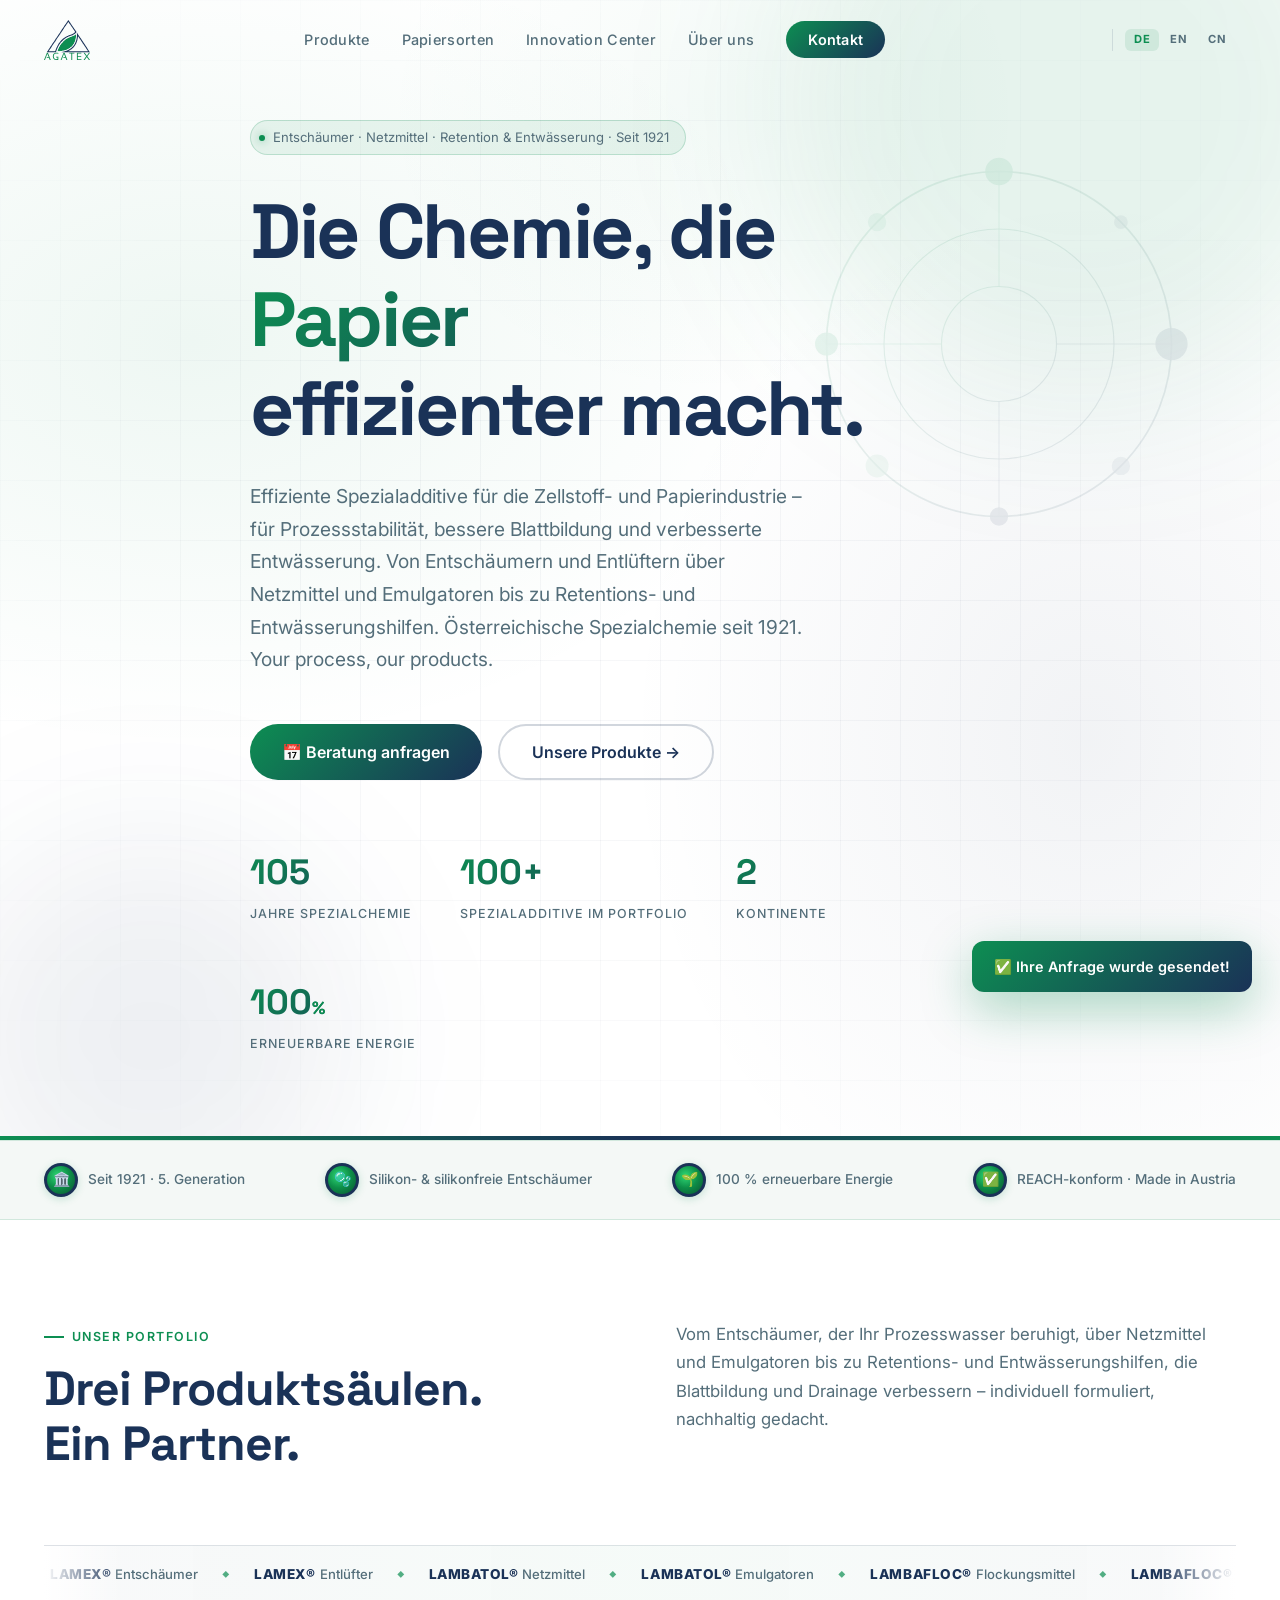
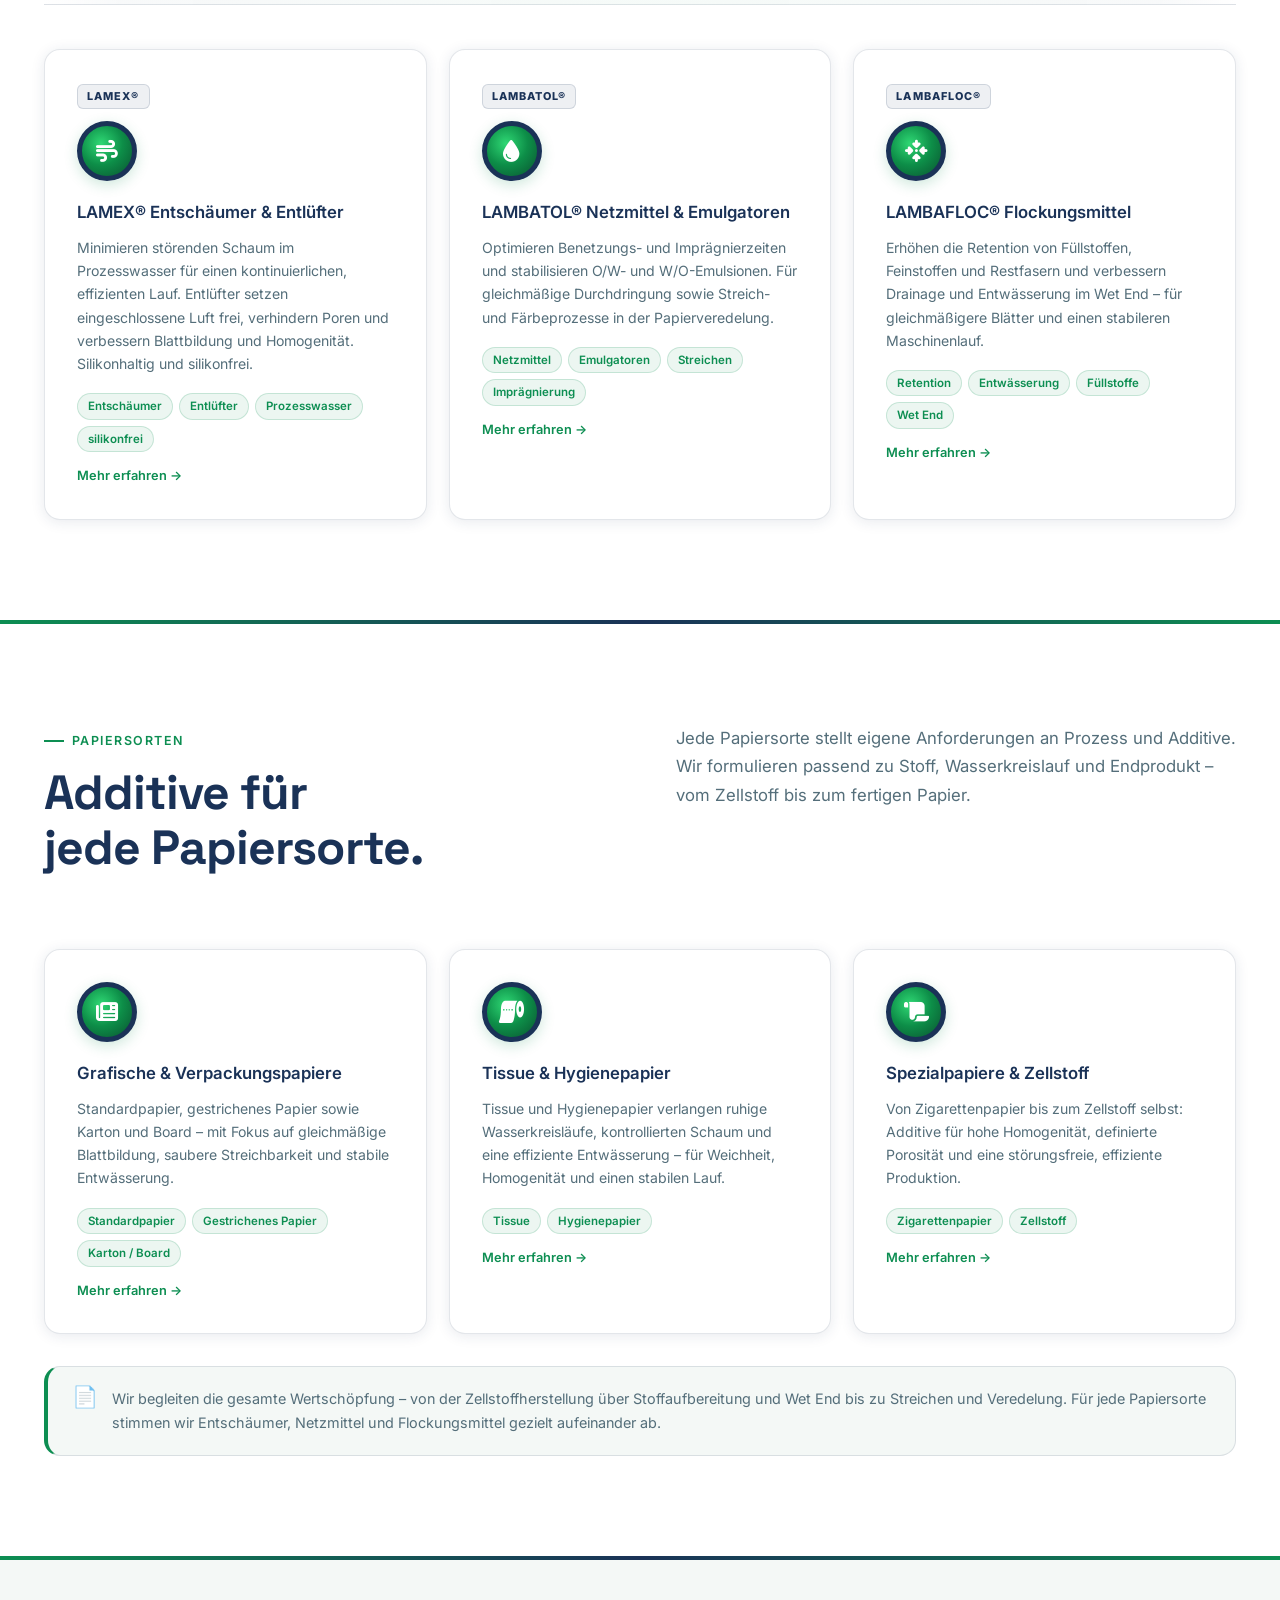
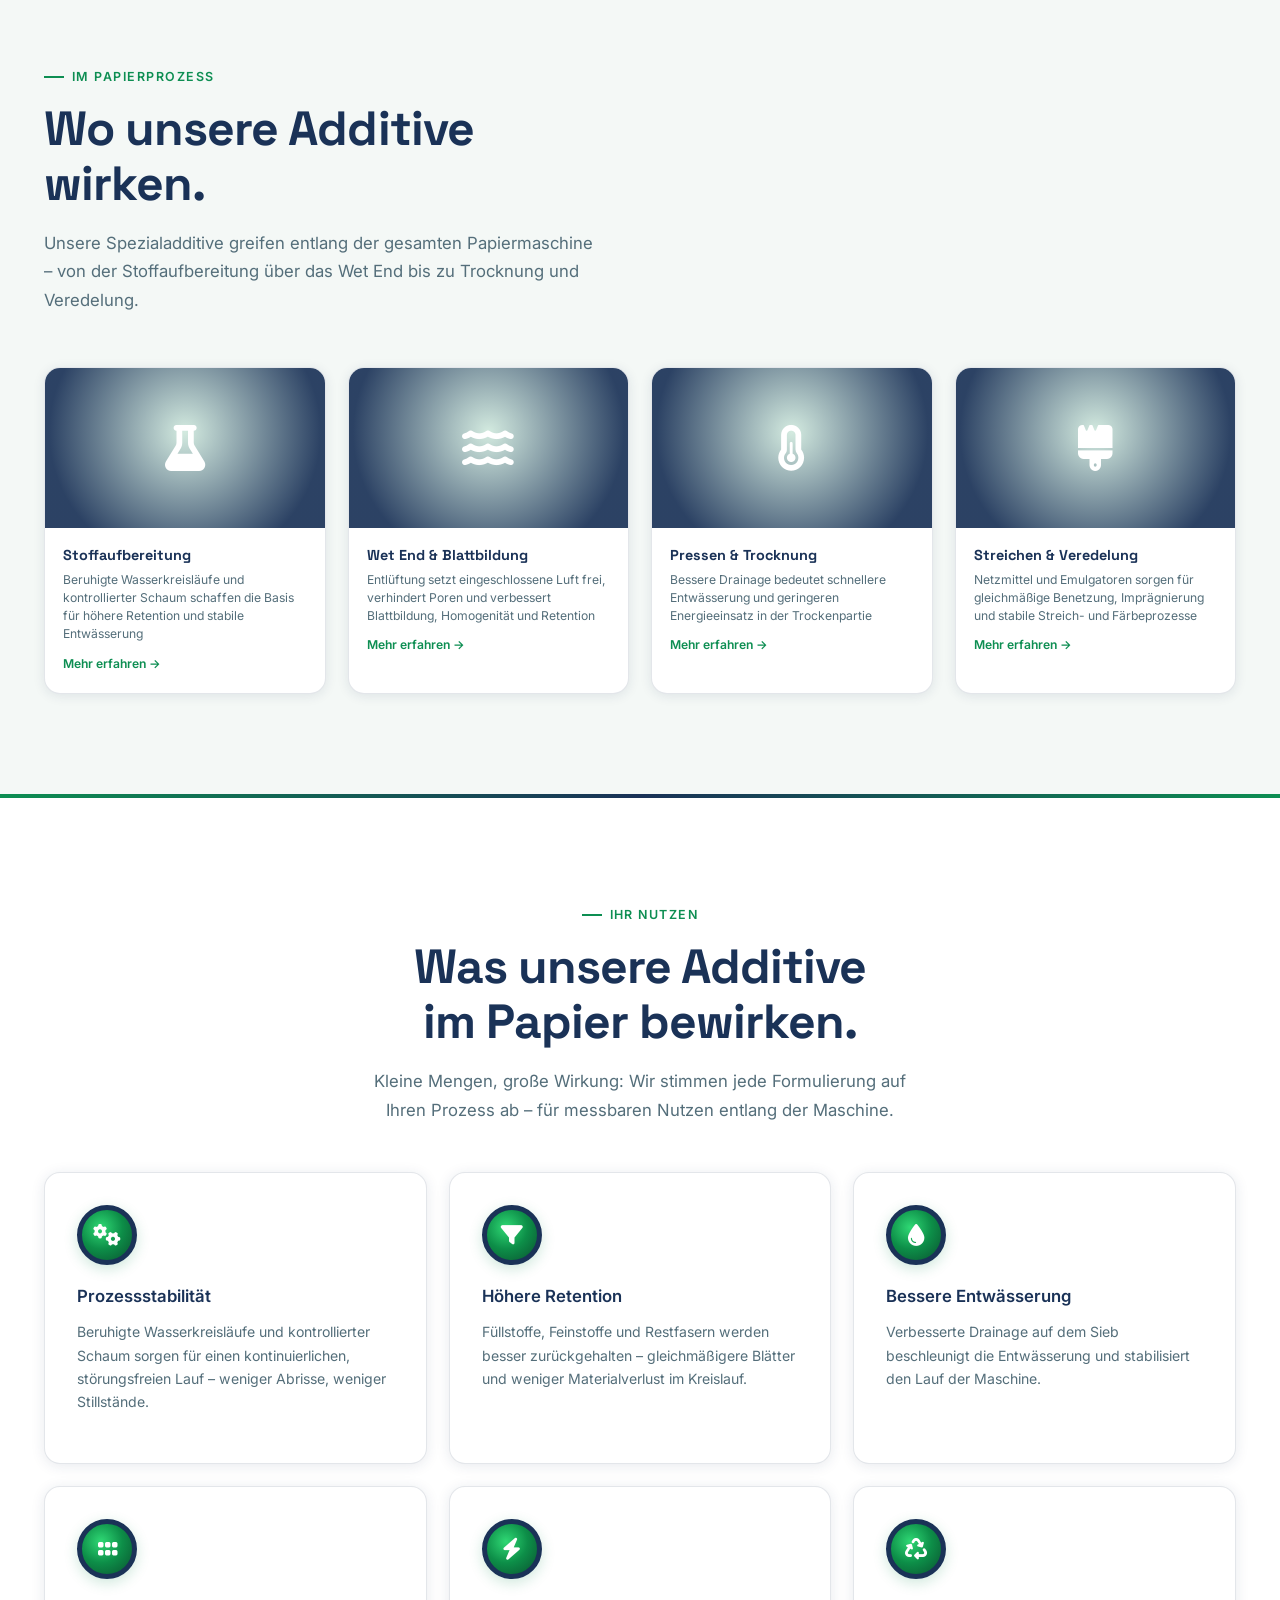
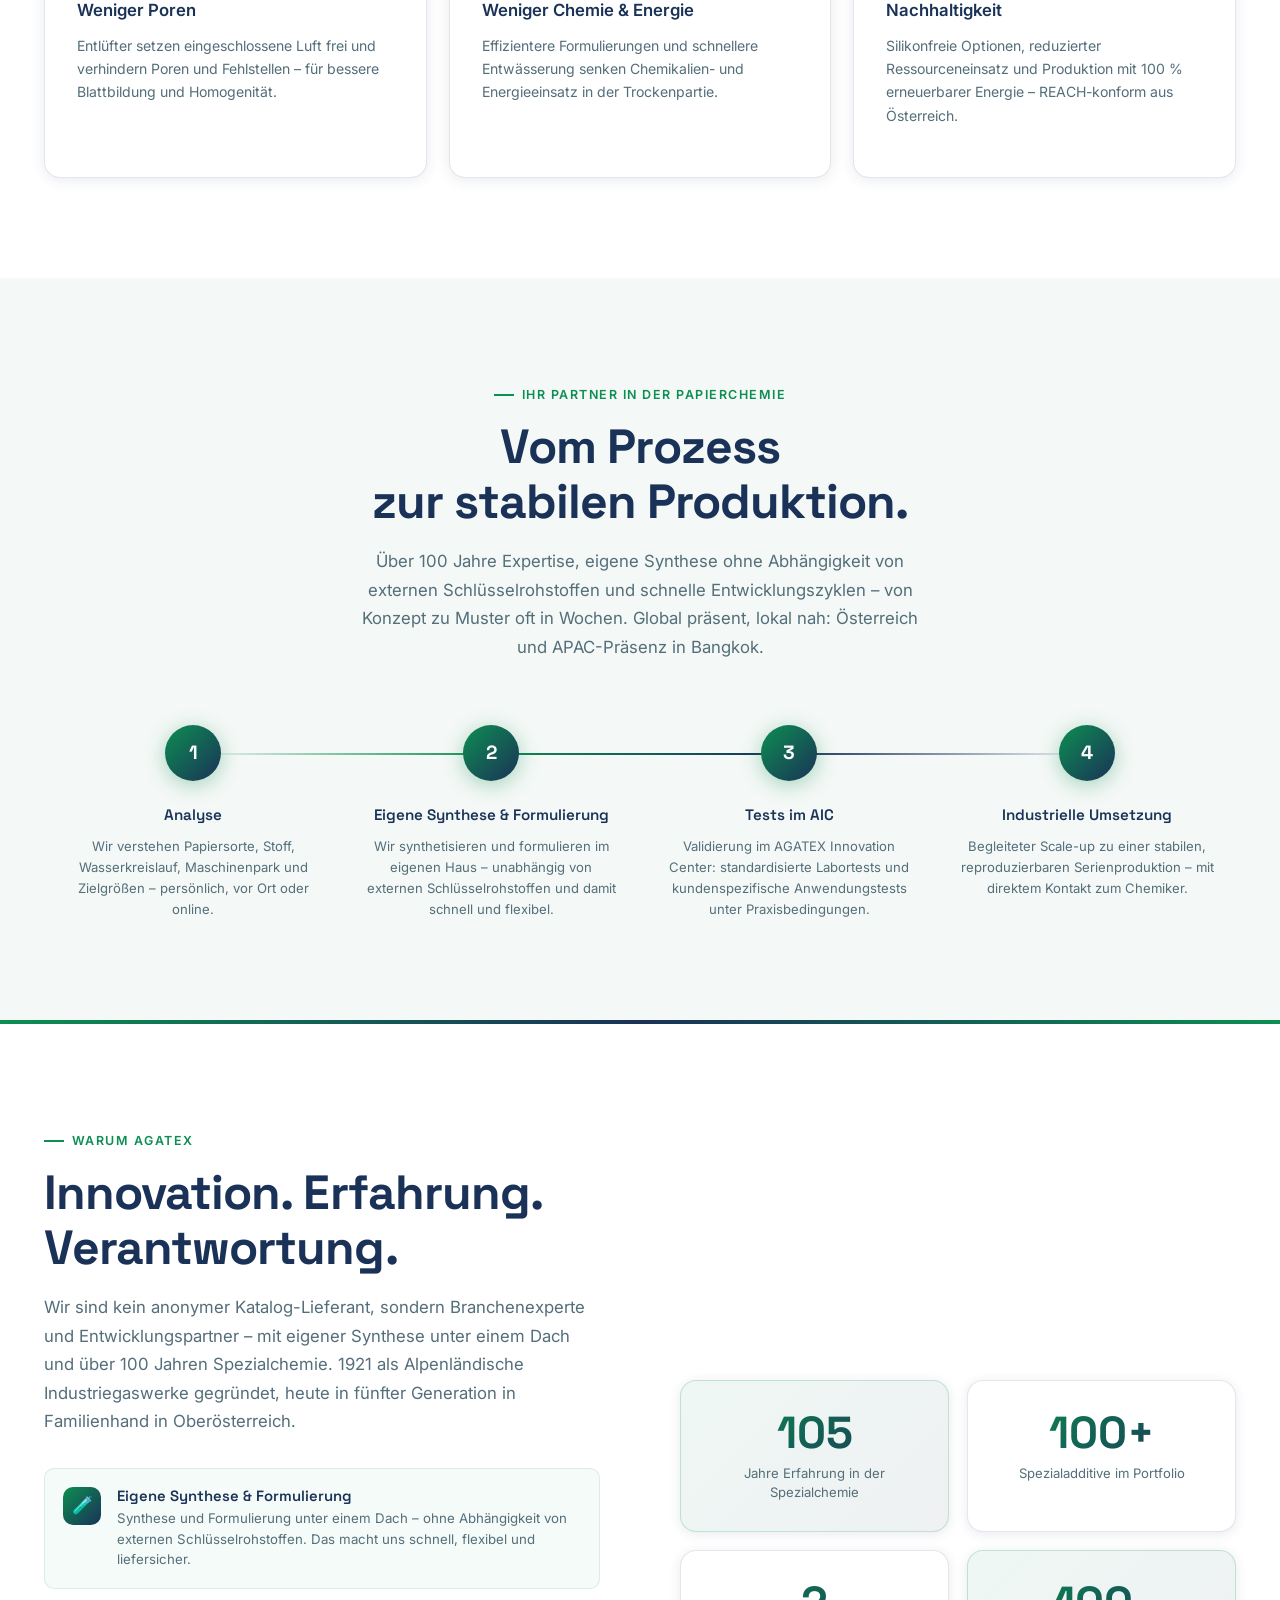
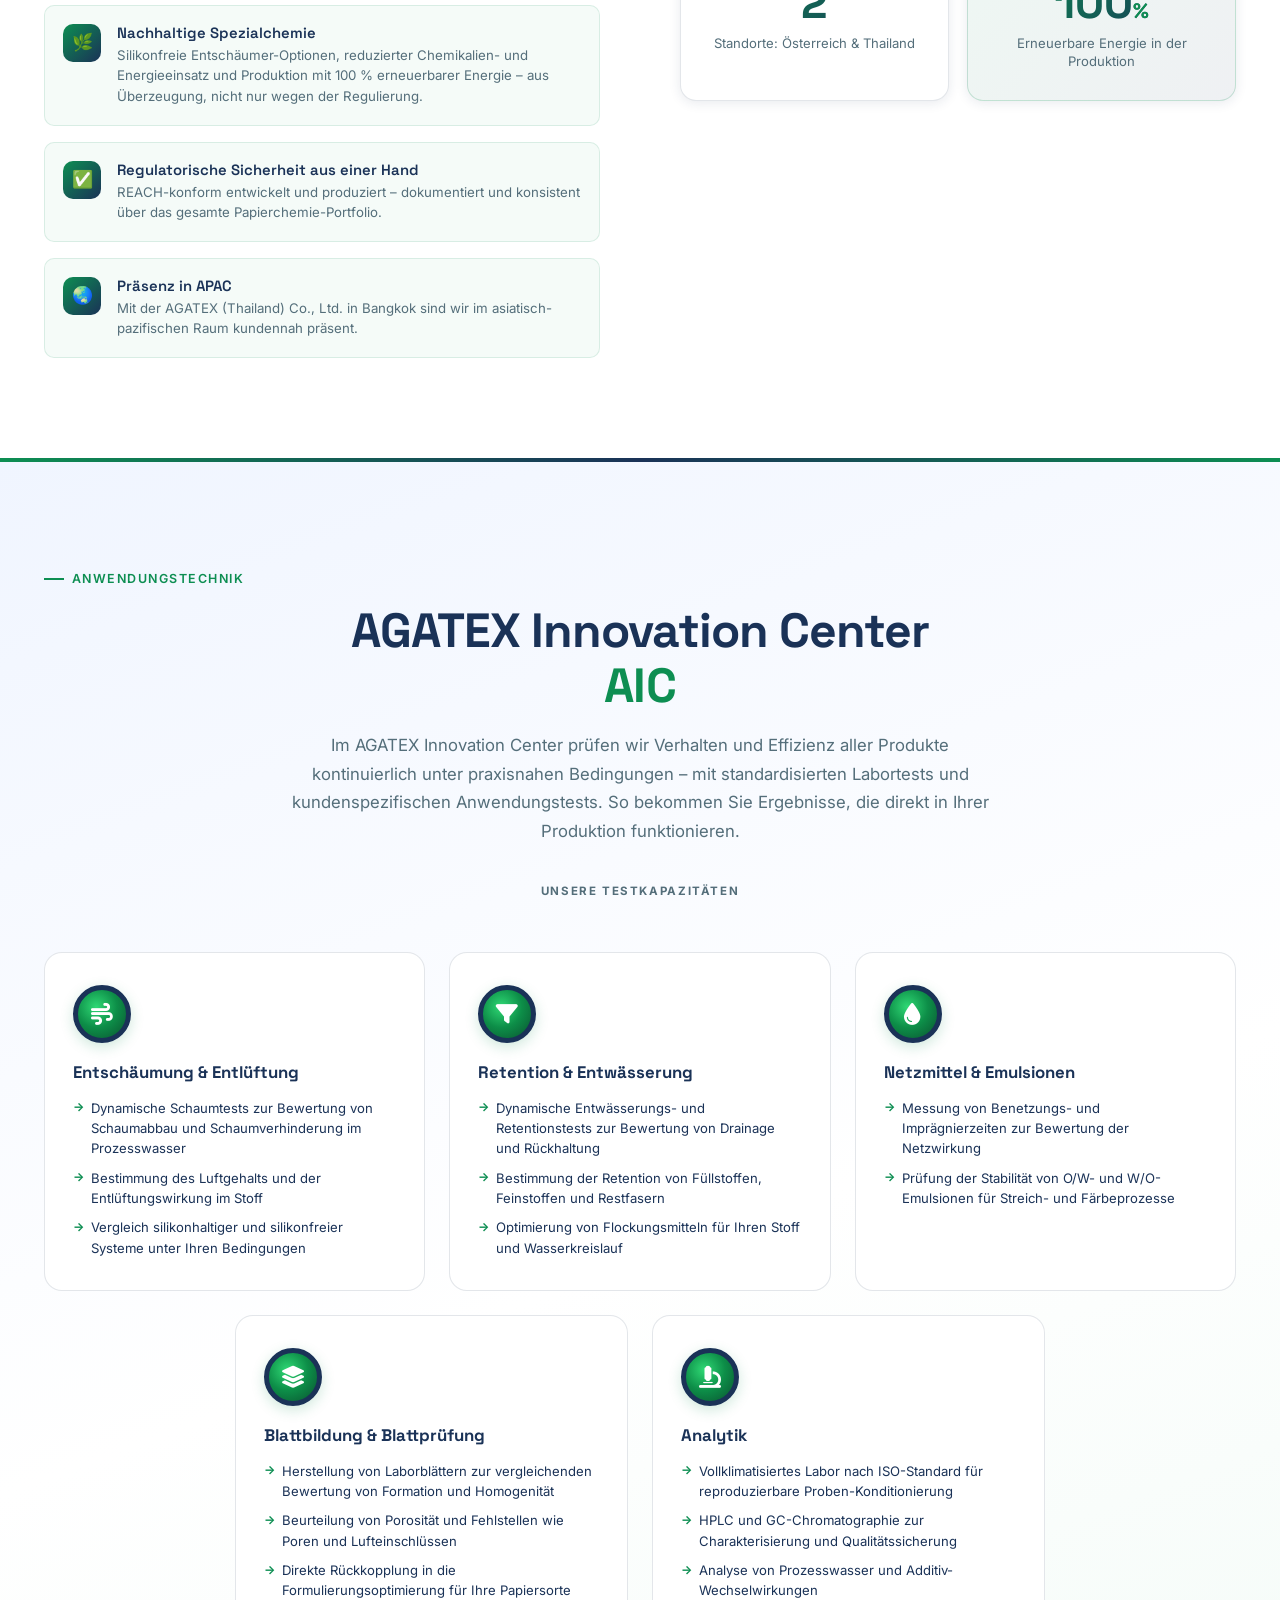
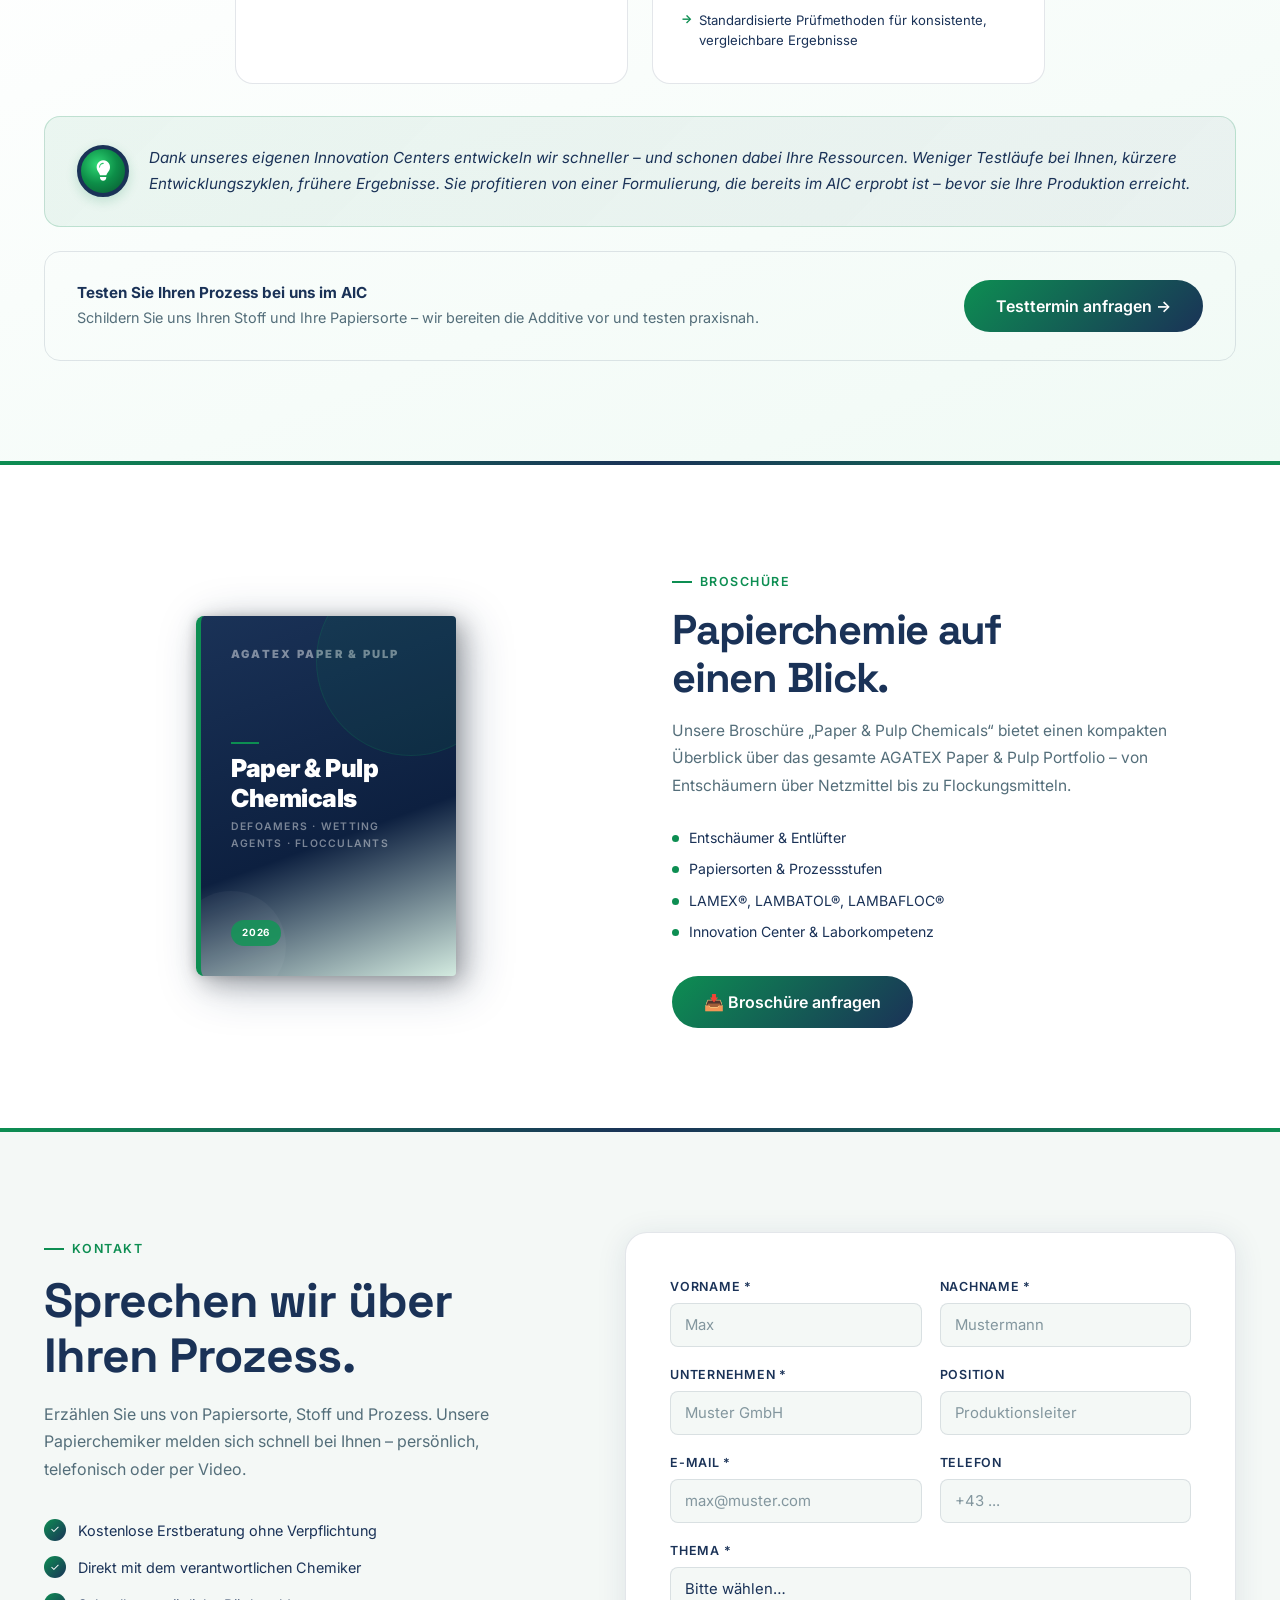
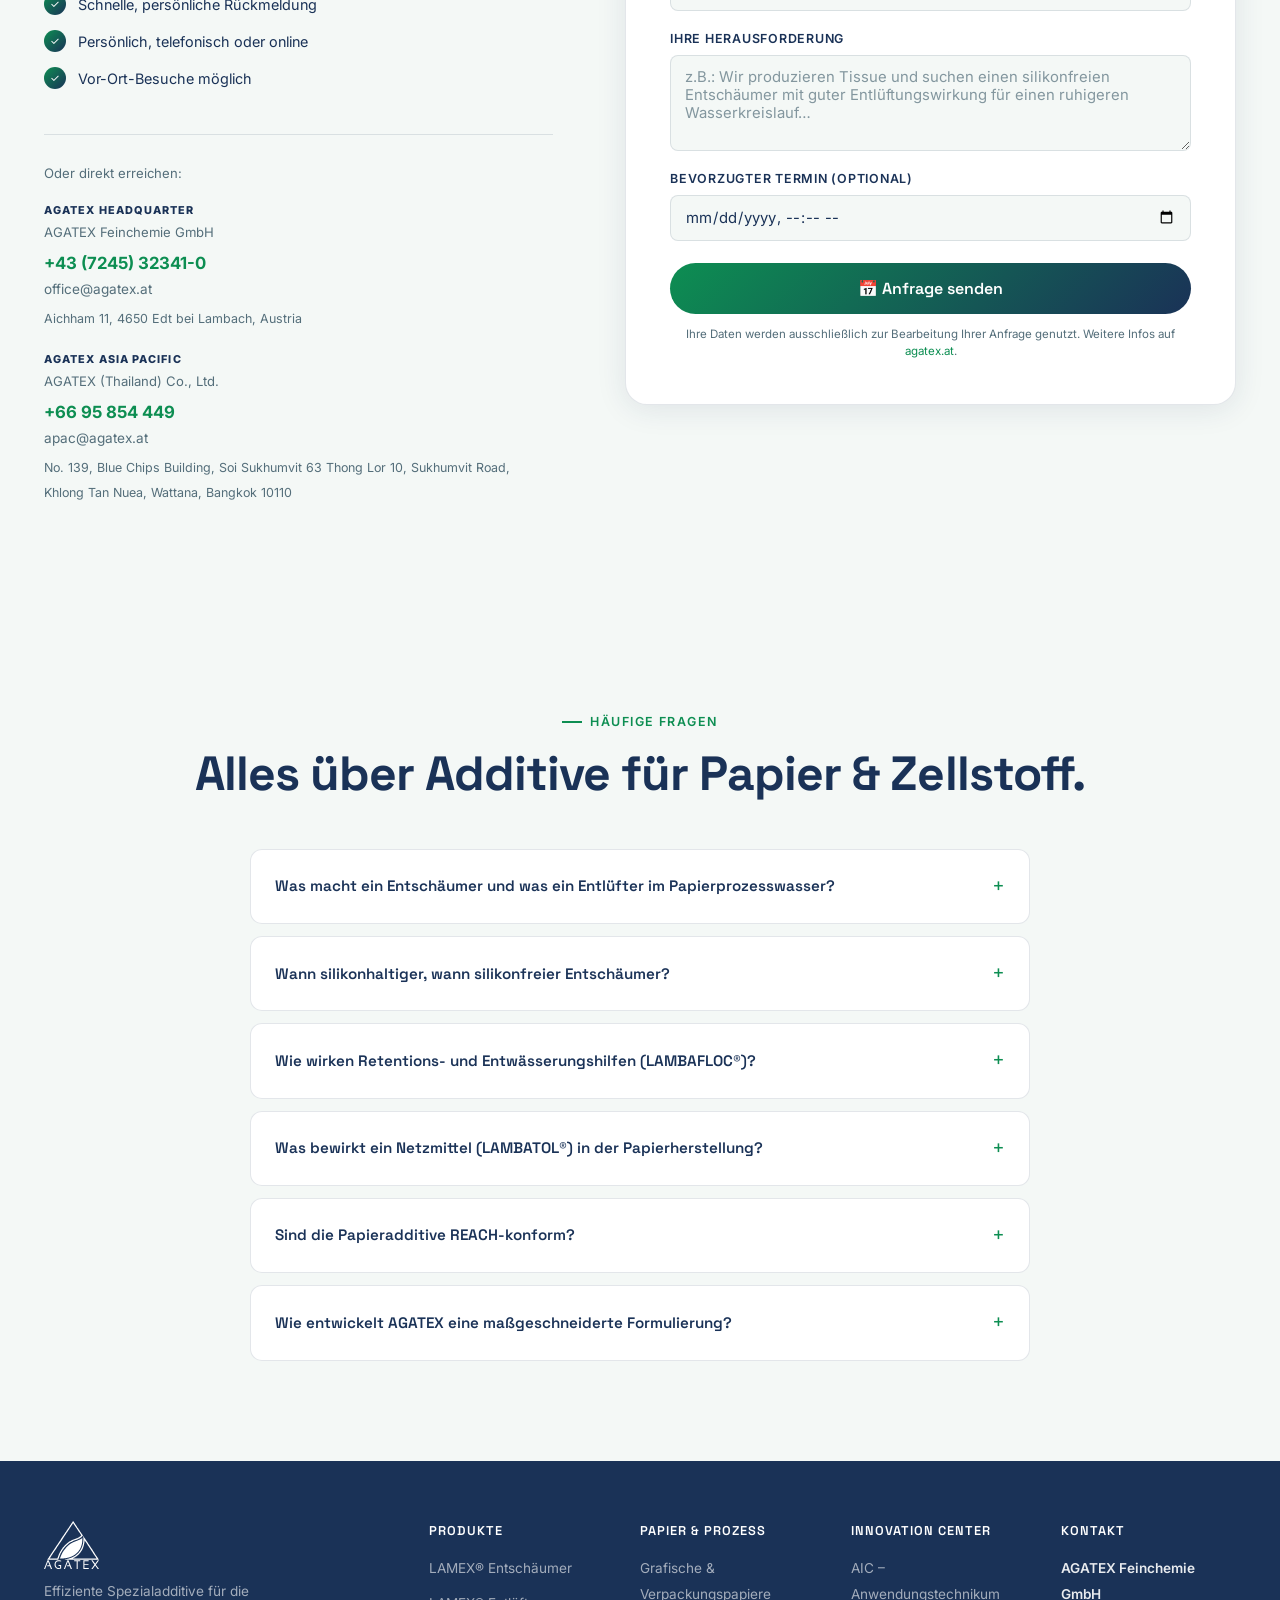
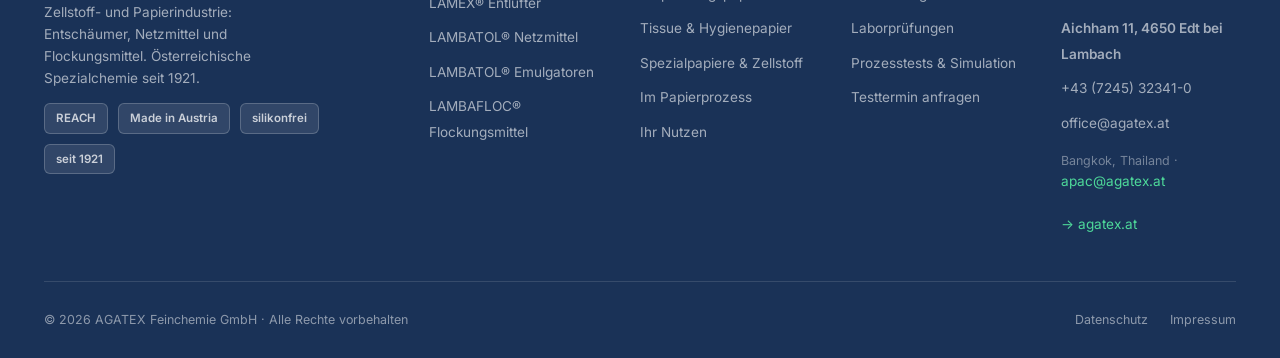
==== index.html @ c91e7777 "AGATEX Paper & Pulp: new trilingual SEO/AI site (design cloned from fiber site) Parallel focus site " ====
<!DOCTYPE html>
<html lang="de">
<head>
  <meta charset="UTF-8">
  <meta name="viewport" content="width=device-width, initial-scale=1.0">

  <!-- ── SEO CORE ── -->
  <title>AGATEX Paper &amp; Pulp – Spezialadditive für die Papier- &amp; Zellstoffindustrie seit 1921</title>
  <meta name="description" content="AGATEX Paper &amp; Pulp entwickelt und produziert seit 1921 effiziente Spezialadditive für die Zellstoff- und Papierindustrie: LAMEX® Entschäumer &amp; Entlüfter, LAMBATOL® Netzmittel &amp; Emulgatoren, LAMBAFLOC® Flockungsmittel (Retention &amp; Entwässerung). Für Prozessstabilität, bessere Blattbildung und verbesserte Entwässerung. Silikon- und silikonfrei. Österreichische Spezialchemie.">
  <meta name="keywords" content="Papierchemikalien, Papieradditive, Prozesschemie Papier, Entschäumer Papier, Entlüfter Papier, defoamer paper, deaerator paper, Netzmittel Papier, wetting agent paper, Emulgatoren, Flockungsmittel Papier, flocculant paper, Retentionsmittel, retention aid, Entwässerungshilfe, drainage aid, Blattbildung, sheet formation, Zellstoff, pulp, Tissue, Hygienepapier, Zigarettenpapier, Karton, gestrichenes Papier, silikonfrei, silicone-free defoamer, REACH, LAMEX, LAMBATOL, LAMBAFLOC, AGATEX, 造纸化学品, 消泡剂, 助留剂, Edt bei Lambach, Österreich">
  <link rel="icon" type="image/svg+xml" href="Logo_AGATEX.svg">
  <link rel="shortcut icon" href="Logo_AGATEX.svg">
  <meta name="robots" content="index, follow, max-snippet:-1, max-image-preview:large">
  <meta name="author" content="AGATEX Feinchemie GmbH">
  <meta name="geo.region" content="AT-4">
  <meta name="geo.placename" content="Edt bei Lambach, Österreich">
  <link rel="canonical" href="https://www.agatex-paper.com/">
  <link rel="alternate" hreflang="de" href="https://www.agatex-paper.com/">
  <link rel="alternate" hreflang="en" href="https://www.agatex-paper.com/?lang=en">
  <link rel="alternate" hreflang="zh-Hans" href="https://www.agatex-paper.com/?lang=zh">
  <link rel="alternate" hreflang="x-default" href="https://www.agatex-paper.com/">

  <!-- ── OPEN GRAPH ── -->
  <meta property="og:type" content="website">
  <meta property="og:locale" content="de_AT">
  <meta property="og:locale:alternate" content="en_US">
  <meta property="og:locale:alternate" content="zh_CN">
  <meta property="og:site_name" content="AGATEX Paper &amp; Pulp">
  <meta property="og:title" content="AGATEX Paper &amp; Pulp – Spezialadditive für die Papier- &amp; Zellstoffindustrie seit 1921">
  <meta property="og:description" content="Seit 1921: effiziente Spezialadditive für die Zellstoff- und Papierindustrie – Entschäumer, Netzmittel und Flockungsmittel für Prozessstabilität, bessere Blattbildung und Entwässerung. Aus Österreich.">
  <meta property="og:url" content="https://www.agatex-paper.com/">
  <meta property="og:image" content="https://www.agatex-paper.com/og-paper.jpg">
  <meta property="og:image:alt" content="AGATEX Paper &amp; Pulp – Spezialadditive für die Papier- &amp; Zellstoffindustrie seit 1921">

  <!-- ── TWITTER / X CARD ── -->
  <meta name="twitter:card" content="summary_large_image">
  <meta name="twitter:title" content="AGATEX Paper &amp; Pulp – Additive für Papier &amp; Zellstoff">
  <meta name="twitter:description" content="Seit 1921: Entschäumer, Entlüfter, Netzmittel und Flockungsmittel für die Papier- und Zellstoffindustrie. Prozessstabilität, Retention und Entwässerung – aus Österreich.">
  <meta name="twitter:image" content="https://www.agatex-paper.com/og-paper.jpg">
  <meta name="theme-color" content="#0D8E52">
  <link rel="alternate" type="text/plain" href="llms.txt" title="LLM-readable content (llms.txt)">
  <meta name="color-scheme" content="light">

  <!-- ── SCHEMA.ORG JSON-LD ── -->
  <script type="application/ld+json">
  {
    "@context": "https://schema.org",
    "@graph": [
      {
        "@type": ["Organization", "LocalBusiness"],
        "@id": "https://www.agatex-paper.com/#organization",
        "name": "AGATEX Feinchemie GmbH",
        "legalName": "AGATEX Feinchemie GmbH",
        "alternateName": ["AGATEX Paper & Pulp", "AGATEX", "AGATEX Paper"],
        "url": "https://www.agatex-paper.com/",
        "sameAs": ["https://www.agatex.at"],
        "logo": "https://www.agatex-paper.com/Logo_AGATEX.svg",
        "image": "https://www.agatex-paper.com/Logo_AGATEX.svg",
        "foundingDate": "1921",
        "foundingLocation": {
          "@type": "Place",
          "name": "Edt bei Lambach, Österreich",
          "address": {
            "@type": "PostalAddress",
            "addressLocality": "Edt bei Lambach",
            "addressRegion": "Oberösterreich",
            "addressCountry": "AT"
          }
        },
        "vatID": "ATU41387806",
        "taxID": "FN151462p",
        "telephone": "+43-7245-32341-0",
        "email": "office@agatex.at",
        "description": "AGATEX Paper & Pulp ist der Papierchemie-Geschäftsbereich der AGATEX Feinchemie GmbH, einem österreichischen Familienunternehmen, das seit 1921 Spezialchemie entwickelt und produziert. Im Fokus stehen effiziente Spezialadditive für die Zellstoff- und Papierindustrie – für Prozessstabilität, bessere Blattbildung und verbesserte Entwässerung. Das Portfolio umfasst LAMEX® Entschäumer & Entlüfter, LAMBATOL® Netzmittel & Emulgatoren sowie LAMBAFLOC® Flockungsmittel für Retention und Entwässerung.",
        "description-en": "AGATEX Paper & Pulp is the paper-chemicals business of AGATEX Feinchemie GmbH, an Austrian family-owned company developing and producing specialty chemistry since 1921. The focus is on efficient specialty additives for the pulp and paper industry – for process stability, better sheet formation and improved dewatering. The portfolio includes LAMEX® defoamers & deaerators, LAMBATOL® wetting agents & emulsifiers and LAMBAFLOC® flocculants for retention and drainage.",
        "description-zh": "AGATEX Paper & Pulp 是 AGATEX Feinchemie GmbH 的造纸化学品业务部门。该公司是一家奥地利家族企业，自1921年起开发和生产特种化学品，专注于为纸浆和造纸行业提供高效的特种助剂——用于提升工艺稳定性、改善成形并提高脱水效率。产品组合包括 LAMEX® 消泡剂与脱气剂、LAMBATOL® 润湿剂与乳化剂，以及用于助留与脱水的 LAMBAFLOC® 絮凝剂。",
        "address": [
          {
            "@type": "PostalAddress",
            "streetAddress": "Aichham 11",
            "addressLocality": "Edt bei Lambach",
            "postalCode": "4650",
            "addressRegion": "Oberösterreich",
            "addressCountry": "AT"
          },
          {
            "@type": "PostalAddress",
            "addressLocality": "Bangkok",
            "addressCountry": "TH"
          }
        ],
        "contactPoint": [
          {
            "@type": "ContactPoint",
            "telephone": "+43-7245-32341-0",
            "email": "office@agatex.at",
            "contactType": "sales",
            "availableLanguage": ["German", "English"],
            "areaServed": "AT"
          },
          {
            "@type": "ContactPoint",
            "email": "apac@agatex.at",
            "contactType": "sales",
            "availableLanguage": ["English"],
            "areaServed": ["TH", "CN", "JP", "KR", "IN", "SG", "MY"]
          }
        ],
        "knowsAbout": [
          "Papierchemikalien", "Papieradditive", "Prozesschemie Papier", "Entschäumer", "Entlüfter",
          "Netzmittel", "Emulgatoren", "Flockungsmittel", "Retentionsmittel", "Entwässerungshilfe",
          "Blattbildung", "Stoffaufbereitung", "Wet End", "Streichen", "Zellstoff", "Tissue",
          "Hygienepapier", "Zigarettenpapier", "Karton", "gestrichenes Papier", "silikonfreie Entschäumer",
          "paper chemicals", "defoamer", "deaerator", "wetting agent", "emulsifier", "flocculant",
          "retention aid", "drainage aid", "dewatering", "sheet formation", "stock preparation",
          "wet end chemistry", "coating", "pulp", "tissue", "hygiene paper", "cigarette paper",
          "board", "coated paper", "silicone-free defoamer", "REACH",
          "造纸化学品", "消泡剂", "脱气剂", "润湿剂", "乳化剂", "絮凝剂", "助留剂", "助滤剂", "纸浆", "生活用纸"
        ],
        "hasOfferCatalog": {
          "@type": "OfferCatalog",
          "name": "AGATEX Paper & Pulp Produktportfolio",
          "itemListElement": [
            {
              "@type": "Product",
              "name": "LAMEX® Entschäumer & Entlüfter",
              "brand": {"@type": "Brand", "name": "LAMEX®"},
              "description": "Entschäumer und Entlüfter für die Papier- und Zellstoffherstellung. Minimieren störenden Schaum im Prozesswasser für einen kontinuierlichen, effizienten Lauf; Entlüfter setzen eingeschlossene Luft frei, verhindern Poren und verbessern Blattbildung und Homogenität. Silikonhaltig und silikonfrei verfügbar.",
              "category": "Papierchemikalien / Prozesshilfsmittel",
              "manufacturer": {"@id": "https://www.agatex-paper.com/#organization"}
            },
            {
              "@type": "Product",
              "name": "LAMBATOL® Netzmittel & Emulgatoren",
              "brand": {"@type": "Brand", "name": "LAMBATOL®"},
              "description": "Netzmittel und Emulgatoren für die Papierindustrie. Optimieren Benetzungs- und Imprägnierzeiten, stabilisieren O/W- und W/O-Emulsionen und unterstützen Streich- und Färbeprozesse.",
              "category": "Papierchemikalien / Prozesshilfsmittel",
              "manufacturer": {"@id": "https://www.agatex-paper.com/#organization"}
            },
            {
              "@type": "Product",
              "name": "LAMBAFLOC® Flockungsmittel",
              "brand": {"@type": "Brand", "name": "LAMBAFLOC®"},
              "description": "Flockungsmittel für Retention und Entwässerung. Erhöhen die Retention von Füllstoffen, Feinstoffen und Restfasern und verbessern Drainage und Entwässerung im Wet End.",
              "category": "Papierchemikalien / Prozesshilfsmittel",
              "manufacturer": {"@id": "https://www.agatex-paper.com/#organization"}
            }
          ]
        }
      },
      {
        "@type": "WebSite",
        "@id": "https://www.agatex-paper.com/#website",
        "url": "https://www.agatex-paper.com/",
        "name": "AGATEX Paper & Pulp",
        "description": "Spezialadditive für die Papier- und Zellstoffindustrie – LAMEX® Entschäumer & Entlüfter, LAMBATOL® Netzmittel & Emulgatoren, LAMBAFLOC® Flockungsmittel",
        "publisher": {"@id": "https://www.agatex-paper.com/#organization"},
        "inLanguage": ["de-AT", "en", "zh-CN"],
        "copyrightYear": "2026",
        "copyrightHolder": {"@id": "https://www.agatex-paper.com/#organization"}
      },
      {
        "@type": "FAQPage",
        "inLanguage": "de",
        "mainEntity": [
          {
            "@type": "Question",
            "name": "Was macht ein Entschäumer und was ein Entlüfter im Papierprozesswasser?",
            "acceptedAnswer": {
              "@type": "Answer",
              "text": "Ein Entschäumer (LAMEX®) minimiert störenden Oberflächenschaum im Prozesswasser, damit Stoffaufbereitung, Wet End und Kreisläufe kontinuierlich und effizient laufen. Ein Entlüfter setzt fein verteilte, im Stoff eingeschlossene Luft frei: Das verhindert Poren und Fehlstellen im Blatt und verbessert Blattbildung, Homogenität und Entwässerung. Beide Funktionen ergänzen sich – oft in einem abgestimmten System, silikonhaltig oder silikonfrei."
            }
          },
          {
            "@type": "Question",
            "name": "Wann silikonhaltiger, wann silikonfreier Entschäumer?",
            "acceptedAnswer": {
              "@type": "Answer",
              "text": "AGATEX bietet LAMEX® Entschäumer sowohl auf Silikonbasis als auch silikonfrei an. Silikonfreie Systeme werden bevorzugt, wenn Ablagerungen, Streich- oder Bedruckbarkeit sowie bestimmte Endanwendungen (z. B. bestimmte Verpackungs- und Hygienepapiere) im Fokus stehen. Silikonhaltige Systeme können bei besonders hoher Schaumbelastung sehr wirtschaftlich sein. Welches System passt, hängt von Wasserkreislauf, Stoff und Papiersorte ab – wir wählen es gemeinsam mit Ihnen aus."
            }
          },
          {
            "@type": "Question",
            "name": "Wie wirken Retentions- und Entwässerungshilfen (LAMBAFLOC®)?",
            "acceptedAnswer": {
              "@type": "Answer",
              "text": "LAMBAFLOC® Flockungsmittel binden Füllstoffe, Feinstoffe und Restfasern an die Fasermatrix und erhöhen so die Retention im Wet End. Dadurch gelangt weniger Material in den Kreislauf, die Blattqualität wird gleichmäßiger und die Entwässerung auf dem Sieb verbessert sich. Eine bessere Drainage bedeutet schnellere Entwässerung, geringeren Energieeinsatz in der Trockenpartie und einen stabileren Lauf der Maschine."
            }
          },
          {
            "@type": "Question",
            "name": "Was bewirkt ein Netzmittel (LAMBATOL®) in der Papierherstellung?",
            "acceptedAnswer": {
              "@type": "Answer",
              "text": "Ein Netzmittel (LAMBATOL®) senkt die Oberflächenspannung und verkürzt Benetzungs- und Imprägnierzeiten – etwa beim gleichmäßigen Durchdringen von Stoffen, Streichfarben oder Imprägnierbädern. LAMBATOL® umfasst außerdem Emulgatoren, die O/W- und W/O-Emulsionen stabilisieren und so Streich-, Färbe- und Veredelungsprozesse unterstützen."
            }
          },
          {
            "@type": "Question",
            "name": "Sind die Papieradditive REACH-konform?",
            "acceptedAnswer": {
              "@type": "Answer",
              "text": "Ja. AGATEX entwickelt und produziert seine Spezialadditive REACH-konform und dokumentiert die regulatorische Sicherheit aus einer Hand. Für den Entschäumerbereich stehen silikonfreie Optionen zur Verfügung, und viele Formulierungen sind auf einen reduzierten Chemikalien- und Energieeinsatz ausgelegt. Anforderungen einzelner Papiersorten – etwa im Verpackungs- oder Hygienebereich – klären wir projektbezogen mit Ihnen."
            }
          },
          {
            "@type": "Question",
            "name": "Wie entwickelt AGATEX eine maßgeschneiderte Formulierung (AIC, Prozess)?",
            "acceptedAnswer": {
              "@type": "Answer",
              "text": "In vier Schritten: 1) Analyse von Papiersorte, Stoff, Wasserkreislauf, Maschinenpark und Zielgrößen. 2) Eigene Synthese und Formulierung – ohne Abhängigkeit von externen Schlüsselrohstoffen. 3) Praxisnahe Tests im AGATEX Innovation Center (AIC): standardisierte Labortests und kundenspezifische Anwendungstests zu Schaum/Entlüftung, Retention und Entwässerung, Benetzung und Blattbildung. 4) Stabile industrielle Umsetzung. Dank über 100 Jahren Expertise gelangen wir von Konzept zu Muster oft in Wochen."
            }
          }
        ]
      },
      {
        "@type": "FAQPage",
        "inLanguage": "en",
        "mainEntity": [
          {
            "@type": "Question",
            "name": "What does a defoamer do versus a deaerator in paper process water?",
            "acceptedAnswer": {
              "@type": "Answer",
              "text": "A defoamer (LAMEX®) minimises disruptive surface foam in process water so that stock preparation, the wet end and water loops run continuously and efficiently. A deaerator releases finely dispersed air entrapped in the stock: this prevents pores and defects in the sheet and improves sheet formation, homogeneity and dewatering. The two functions complement each other – often in one balanced system, silicone-based or silicone-free."
            }
          },
          {
            "@type": "Question",
            "name": "When should you use a silicone-based versus a silicone-free defoamer?",
            "acceptedAnswer": {
              "@type": "Answer",
              "text": "AGATEX offers LAMEX® defoamers both silicone-based and silicone-free. Silicone-free systems are preferred where deposits, coatability or printability and certain end applications (e.g. specific packaging and hygiene papers) are the focus. Silicone-based systems can be very economical under especially high foam load. Which system fits depends on the water loop, the stock and the paper grade – we select it together with you."
            }
          },
          {
            "@type": "Question",
            "name": "How do retention and drainage aids (LAMBAFLOC®) work?",
            "acceptedAnswer": {
              "@type": "Answer",
              "text": "LAMBAFLOC® flocculants bind fillers, fines and residual fibres to the fibre matrix and thereby increase retention in the wet end. As a result, less material returns into the loop, sheet quality becomes more uniform and dewatering on the wire improves. Better drainage means faster dewatering, lower energy input in the drying section and a more stable machine run."
            }
          },
          {
            "@type": "Question",
            "name": "What does a wetting agent (LAMBATOL®) do in papermaking?",
            "acceptedAnswer": {
              "@type": "Answer",
              "text": "A wetting agent (LAMBATOL®) lowers surface tension and shortens wetting and impregnation times – for example for uniform penetration of stocks, coating colours or impregnation baths. LAMBATOL® also includes emulsifiers that stabilise O/W and W/O emulsions and thus support coating, colouring and finishing processes."
            }
          },
          {
            "@type": "Question",
            "name": "Are the paper additives REACH-compliant?",
            "acceptedAnswer": {
              "@type": "Answer",
              "text": "Yes. AGATEX develops and produces its specialty additives in a REACH-compliant way and documents regulatory security from a single source. For defoamers, silicone-free options are available, and many formulations are designed for reduced chemical and energy consumption. Requirements of individual paper grades – for example in packaging or hygiene – are clarified with you on a project basis."
            }
          },
          {
            "@type": "Question",
            "name": "How does AGATEX develop a tailored formulation (AIC, process)?",
            "acceptedAnswer": {
              "@type": "Answer",
              "text": "In four steps: 1) Analysis of paper grade, stock, water loop, machinery and target parameters. 2) Own synthesis and formulation – without dependence on external key raw materials. 3) Practical testing at the AGATEX Innovation Center (AIC): standardised lab tests and customer-specific application tests on foam/deaeration, retention and drainage, wetting and sheet formation. 4) Stable industrial implementation. With 100+ years of expertise, we often get from concept to sample within weeks."
            }
          }
        ]
      },
      {
        "@type": "FAQPage",
        "inLanguage": "zh",
        "mainEntity": [
          {
            "@type": "Question",
            "name": "在造纸工艺水中，消泡剂和脱气剂各有什么作用？",
            "acceptedAnswer": {
              "@type": "Answer",
              "text": "消泡剂（LAMEX®）可最大程度减少工艺水中的表面泡沫，使备料、湿部和水循环连续高效运行。脱气剂则释放浆料中细小分散、被包裹的空气：这可防止纸页出现气孔和缺陷，并改善成形、匀度和脱水。两种功能相辅相成——常常在一个协调的体系中实现，可选含硅或无硅。"
            }
          },
          {
            "@type": "Question",
            "name": "什么时候用含硅消泡剂，什么时候用无硅消泡剂？",
            "acceptedAnswer": {
              "@type": "Answer",
              "text": "AGATEX 提供含硅和无硅两类 LAMEX® 消泡剂。当关注沉积、涂布性或印刷适性以及某些最终应用（如特定包装纸和卫生纸）时，通常优先选择无硅体系；在泡沫负荷特别高时，含硅体系可能非常经济。具体选择取决于水循环、浆料和纸种——我们会与您共同确定。"
            }
          },
          {
            "@type": "Question",
            "name": "助留剂和脱水剂（LAMBAFLOC®）如何发挥作用？",
            "acceptedAnswer": {
              "@type": "Answer",
              "text": "LAMBAFLOC® 絮凝剂将填料、细小纤维和残余纤维结合到纤维网络上，从而提高湿部的留着率。这样进入循环的物料减少，纸页质量更均匀，网上脱水更好。更好的滤水意味着更快的脱水、干燥部更低的能耗以及更稳定的机器运行。"
            }
          },
          {
            "@type": "Question",
            "name": "润湿剂（LAMBATOL®）在造纸中有什么作用？",
            "acceptedAnswer": {
              "@type": "Answer",
              "text": "润湿剂（LAMBATOL®）降低表面张力，缩短润湿和浸渍时间——例如使浆料、涂料或浸渍液均匀渗透。LAMBATOL® 还包括乳化剂，可稳定 O/W 和 W/O 乳液，从而支持涂布、着色和整饰工艺。"
            }
          },
          {
            "@type": "Question",
            "name": "这些造纸助剂符合 REACH 法规吗？",
            "acceptedAnswer": {
              "@type": "Answer",
              "text": "是的。AGATEX 以符合 REACH 的方式开发和生产其特种助剂，并由单一来源提供法规安全文件。在消泡剂方面提供无硅选项，许多配方旨在降低化学品和能源消耗。对于个别纸种（例如包装或卫生用纸）的具体要求，我们会按项目与您沟通确认。"
            }
          },
          {
            "@type": "Question",
            "name": "AGATEX 如何开发量身定制的配方（AIC、流程）？",
            "acceptedAnswer": {
              "@type": "Answer",
              "text": "分四步：1）分析纸种、浆料、水循环、设备和目标参数。2）自有合成与配方——不依赖外部关键原料。3）在 AGATEX 创新中心（AIC）进行贴近实际的测试：标准化实验室测试和客户专属应用测试，涵盖泡沫/脱气、助留与脱水、润湿和成形。4）稳定的工业化实施。凭借逾100年的专业经验，我们常常能在数周内从概念做到样品。"
            }
          }
        ]
      }
    ]
  }
  </script>

  <!-- Preconnect to speed up third-party origins -->
  <link rel="preconnect" href="https://fonts.googleapis.com">
  <link rel="preconnect" href="https://fonts.gstatic.com" crossorigin>
  <link rel="preconnect" href="https://cdnjs.cloudflare.com" crossorigin>

  <!-- Google Fonts: non-blocking with font-display=swap -->
  <link rel="preload" href="https://fonts.googleapis.com/css2?family=Space+Grotesk:wght@700;800&family=Inter:wght@400;500;600&display=swap" as="style" onload="this.onload=null;this.rel='stylesheet'">
  <noscript><link rel="stylesheet" href="https://fonts.googleapis.com/css2?family=Space+Grotesk:wght@700;800&family=Inter:wght@400;500;600&display=swap"></noscript>

  <!-- Font Awesome: non-blocking (icons not needed for first paint) -->
  <link rel="preload" href="https://cdnjs.cloudflare.com/ajax/libs/font-awesome/6.5.2/css/all.min.css" as="style" onload="this.onload=null;this.rel='stylesheet'" crossorigin="anonymous">
  <noscript><link rel="stylesheet" href="https://cdnjs.cloudflare.com/ajax/libs/font-awesome/6.5.2/css/all.min.css" crossorigin="anonymous"></noscript>

  <style>
    *, *::before, *::after { box-sizing: border-box; margin: 0; padding: 0; }

    :root {
      --bg:      #ffffff;
      --bg2:     #f4f8f6;
      --bg3:     #eaf2ee;
      --green:   #0D8E52;
      --blue:    #1A3257;
      --navy:    #1A3257;
      --green-l: rgba(13,142,82,0.08);
      --blue-l:  rgba(26,50,87,0.08);
      --text:    #1A3257;
      --muted:   #546e7a;
      --border:  rgba(26,50,87,0.12);
      --shadow:  rgba(26,50,87,0.10);
      --radius:  16px;
      --ease:    0.35s cubic-bezier(0.4,0,0.2,1);
    }

    html { scroll-behavior: smooth; }
    body { font-family:'Inter',sans-serif; background:var(--bg); color:var(--text); line-height:1.6; overflow-x:hidden; }
    h1,h2,h3,h4 { font-family:'Space Grotesk',sans-serif; font-weight:700; line-height:1.15; color:var(--blue); }
    a { text-decoration:none; color:inherit; }
    .container { max-width:1240px; margin:0 auto; padding:0 24px; }
    .section { padding:100px 0; }

    @keyframes fadeUp { from{opacity:0;transform:translateY(40px)} to{opacity:1;transform:translateY(0)} }
    @keyframes fadeIn { from{opacity:0} to{opacity:1} }
    @keyframes float  { 0%,100%{transform:translateY(0)} 50%{transform:translateY(-14px)} }
    @keyframes glow   { 0%,100%{box-shadow:0 0 20px rgba(13,142,82,.25)} 50%{box-shadow:0 0 45px rgba(13,142,82,.5)} }
    @keyframes grad   { 0%{background-position:0% 50%} 50%{background-position:100% 50%} 100%{background-position:0% 50%} }
    @keyframes mesh   { 0%{transform:translate(0,0) scale(1)} 33%{transform:translate(30px,-20px) scale(1.05)} 66%{transform:translate(-20px,30px) scale(.98)} 100%{transform:translate(0,0) scale(1)} }

    .reveal { opacity:0; transform:translateY(30px); transition:opacity .7s ease, transform .7s ease; }
    .reveal.visible { opacity:1; transform:translateY(0); }
    .d1{transition-delay:.1s} .d2{transition-delay:.2s} .d3{transition-delay:.3s} .d4{transition-delay:.4s} .d5{transition-delay:.5s}

    /* ── NAV ── */
    nav {
      position:fixed; top:0; left:0; right:0; z-index:1000;
      padding:20px 0; transition:all var(--ease);
    }
    nav.scrolled {
      background:rgba(255,255,255,0.97); backdrop-filter:blur(20px);
      border-bottom:1px solid var(--border); padding:14px 0;
      box-shadow:0 2px 20px rgba(26,50,87,0.08);
    }
    .nav-inner { display:flex; align-items:center; justify-content:space-between; max-width:1240px; margin:0 auto; padding:0 24px; }
    .logo {
      cursor:pointer; display:flex; align-items:center; text-decoration:none;
    }
    .logo img { height:40px; width:auto; display:block; }
    .logo span { display:none; }
    .nav-links { display:flex; gap:32px; list-style:none; align-items:center; }
    .nav-links a { font-size:.9rem; font-weight:500; color:var(--muted); transition:color var(--ease); letter-spacing:.02em; }
    .nav-links a:hover { color:var(--blue); }
    .nav-cta {
      background:linear-gradient(135deg,var(--green),var(--blue));
      color:#fff !important; padding:10px 22px; border-radius:100px;
      font-weight:600 !important; transition:transform var(--ease),box-shadow var(--ease) !important;
    }
    .nav-cta:hover { transform:translateY(-2px); box-shadow:0 8px 28px rgba(13,142,82,.35); }
    .menu-btn { display:none; background:none; border:none; cursor:pointer; padding:8px; }
    .menu-btn span { display:block; width:24px; height:2px; background:var(--blue); margin:5px 0; transition:all var(--ease); }

    /* ── HERO ── */
    .hero { min-height:100vh; display:flex; align-items:center; position:relative; overflow:hidden; padding:120px 0 80px; background:#fff; }
    .hero-bg {
      position:absolute; inset:0;
      background:
        radial-gradient(ellipse 80% 60% at 15% 30%, rgba(13,142,82,0.07) 0%, transparent 60%),
        radial-gradient(ellipse 60% 80% at 85% 65%, rgba(26,50,87,0.06) 0%, transparent 60%),
        radial-gradient(ellipse 50% 50% at 55% 10%, rgba(13,142,82,0.04) 0%, transparent 50%);
      animation:mesh 18s ease-in-out infinite;
    }
    .hero-grid {
      position:absolute; inset:0;
      background-image:linear-gradient(rgba(26,50,87,0.04) 1px,transparent 1px),linear-gradient(90deg,rgba(26,50,87,0.04) 1px,transparent 1px);
      background-size:60px 60px;
      mask-image:radial-gradient(ellipse 85% 85% at 50% 50%,black 30%,transparent 80%);
    }
    .orb { position:absolute; border-radius:50%; filter:blur(80px); pointer-events:none; }
    .orb-1 { width:600px; height:600px; background:rgba(13,142,82,0.10); top:-200px; right:-100px; animation:float 8s ease-in-out infinite; }
    .orb-2 { width:400px; height:400px; background:rgba(26,50,87,0.07); bottom:-100px; left:-50px; animation:float 10s ease-in-out infinite reverse; }
    .hero-content { position:relative; z-index:2; max-width:780px; }
    .badge {
      display:inline-flex; align-items:center; gap:8px;
      background:rgba(13,142,82,0.08); border:1px solid rgba(13,142,82,0.2); border-radius:100px;
      padding:6px 16px 6px 8px; font-size:.82rem; color:var(--muted); margin-bottom:32px;
      animation:fadeIn .6s ease forwards;
    }
    .badge .dot { width:6px; height:6px; border-radius:50%; background:var(--green); box-shadow:0 0 8px rgba(13,142,82,.6); animation:glow 2s ease-in-out infinite; }
    .hero h1 { font-size:clamp(2.8rem,6vw,5rem); font-weight:800; letter-spacing:-.03em; margin-bottom:28px; color:var(--blue); animation:fadeUp .7s ease .1s both; }
    .grad-text {
      background:linear-gradient(135deg,var(--green) 0%,var(--blue) 100%);
      background-size:200% 200%;
      -webkit-background-clip:text; -webkit-text-fill-color:transparent; background-clip:text;
      animation:grad 5s ease infinite;
    }
    .hero p { font-size:clamp(1.05rem,2vw,1.2rem); color:var(--muted); max-width:560px; margin-bottom:48px; line-height:1.7; animation:fadeUp .7s ease .2s both; }
    .hero-actions { display:flex; gap:16px; flex-wrap:wrap; animation:fadeUp .7s ease .3s both; }
    .btn-primary {
      display:inline-flex; align-items:center; gap:10px;
      background:linear-gradient(135deg,var(--green),var(--blue));
      color:#fff; padding:16px 32px; border-radius:100px; font-weight:600; font-size:1rem;
      cursor:pointer; border:none; transition:all var(--ease); font-family:'Inter',sans-serif;
    }
    .btn-primary:hover { transform:translateY(-3px); box-shadow:0 14px 38px rgba(13,142,82,.35); }
    .btn-ghost {
      display:inline-flex; align-items:center; gap:10px;
      background:transparent; color:var(--blue); padding:16px 32px; border-radius:100px;
      font-weight:600; font-size:1rem; border:2px solid rgba(26,50,87,0.2); cursor:pointer;
      transition:all var(--ease); font-family:'Inter',sans-serif;
    }
    .btn-ghost:hover { background:rgba(26,50,87,0.06); border-color:var(--blue); }
    .hero-stats { display:flex; gap:48px; margin-top:64px; animation:fadeUp .7s ease .4s both; flex-wrap:wrap; }
    .hs-num {
      font-family:'Space Grotesk',sans-serif; font-size:2.2rem; font-weight:800;
      background:linear-gradient(135deg,var(--green),var(--blue));
      -webkit-background-clip:text; -webkit-text-fill-color:transparent; background-clip:text; display:block;
    }
    .hs-label { font-size:.78rem; color:var(--muted); text-transform:uppercase; letter-spacing:.08em; font-weight:500; }

    .mol-svg { position:absolute; right:4%; top:10%; width:460px; height:460px; opacity:.1; pointer-events:none; animation:float 12s ease-in-out infinite; }

    /* ── TRUST BAR ── */
    .trust { border-top:1px solid rgba(13,142,82,0.15); border-bottom:1px solid rgba(13,142,82,0.15); padding:22px 0; background:var(--bg2); }
    .trust-inner { display:flex; align-items:center; justify-content:space-between; gap:24px; flex-wrap:wrap; }
    .trust-item { display:flex; align-items:center; gap:10px; font-size:.85rem; color:var(--muted); font-weight:500; }
    .t-icon { width:34px; height:34px; border-radius:50%; background:radial-gradient(circle at 38% 35%, #2fd874 0%, #0d8e48 48%, #0a5230 100%); border:3px solid var(--navy); display:flex; align-items:center; justify-content:center; font-size:14px; flex-shrink:0; box-shadow:0 2px 8px rgba(13,142,82,0.2); }

    /* ── SECTION LABEL ── */
    .sec-label { display:inline-flex; align-items:center; gap:8px; font-size:.78rem; font-weight:600; text-transform:uppercase; letter-spacing:.12em; color:var(--green); margin-bottom:14px; }
    .sec-label::before { content:''; display:block; width:20px; height:2px; background:var(--green); }
    .sec-title { font-size:clamp(1.9rem,4vw,3rem); font-weight:700; letter-spacing:-.02em; margin-bottom:18px; color:var(--blue); }
    .sec-sub { font-size:1.05rem; color:var(--muted); max-width:560px; line-height:1.7; }

    /* ── SOLUTIONS ── */
    .sol-header { display:flex; align-items:flex-start; justify-content:space-between; gap:32px; margin-bottom:56px; flex-wrap:wrap; }
    .sol-grid { display:grid; grid-template-columns:repeat(3,1fr); gap:22px; }
    .sol-card {
      background:#fff; border:1px solid var(--border); border-radius:var(--radius);
      padding:32px; transition:all var(--ease); cursor:pointer; position:relative; overflow:hidden;
      box-shadow:0 2px 14px var(--shadow); text-decoration:none; display:block; color:inherit;
    }
    .sol-card::before {
      content:''; position:absolute; top:0; left:0; right:0; height:3px;
      background:linear-gradient(90deg,var(--green),var(--blue));
      transform:scaleX(0); transform-origin:left; transition:transform var(--ease);
    }
    .sol-card:hover::before { transform:scaleX(1); }
    .sol-card:hover {
      border-color:rgba(13,142,82,0.3); transform:translateY(-4px);
      box-shadow:0 16px 50px rgba(13,142,82,0.12);
    }
    .sol-icon { width:60px; height:60px; border-radius:50%; background:radial-gradient(circle at 38% 35%, #2fd874 0%, #0d8e48 48%, #0a5230 100%); display:flex; align-items:center; justify-content:center; font-size:22px; margin-bottom:18px; border:5px solid var(--navy); box-shadow:0 4px 14px rgba(13,142,82,0.2); flex-shrink:0; }
    .sol-icon i, .detail-icon-wrap i, .detail-feat-icon i, .detail-rel-icon i, .ind-app-icon i, .t-icon i, .app-icon i, .aic-pillar-icon i, .aic-result-icon i { color:#fff; font-size:inherit; line-height:1; }
    .sol-title { font-size:1.05rem; font-weight:600; margin-bottom:10px; color:var(--blue); }
    .sol-desc { font-size:.88rem; color:var(--muted); line-height:1.65; margin-bottom:18px; }
    .tags { display:flex; flex-wrap:wrap; gap:6px; }
    .tag { font-size:.72rem; font-weight:600; padding:3px 10px; border-radius:100px; background:rgba(13,142,82,0.08); border:1px solid rgba(13,142,82,0.18); color:var(--green); }
    .tag.pfas { background:rgba(13,142,82,0.18); border-color:rgba(13,142,82,0.4); font-size:.73rem; }
    .sol-more { font-size:.8rem; font-weight:600; color:var(--green); margin-top:14px; display:flex; align-items:center; gap:4px; }
    .sol-brand { display:inline-block; font-size:.68rem; font-weight:800; letter-spacing:.1em; text-transform:uppercase; color:var(--navy); background:rgba(26,50,87,.07); border:1px solid rgba(26,50,87,.15); border-radius:6px; padding:3px 9px; margin-bottom:12px; }

    /* ── BRAND TICKER ── */
    .brand-ticker-wrap { position:relative; overflow:hidden; margin:36px 0 44px; padding:18px 0; border-top:1px solid var(--border); border-bottom:1px solid var(--border); background:linear-gradient(90deg,rgba(26,50,87,.03),rgba(13,142,82,.04),rgba(26,50,87,.03)); }
    .brand-ticker-fade { position:absolute; top:0; bottom:0; width:80px; z-index:2; pointer-events:none; }
    .brand-ticker-fade-l { left:0; background:linear-gradient(90deg,var(--bg),transparent); }
    .brand-ticker-fade-r { right:0; background:linear-gradient(270deg,var(--bg),transparent); }
    .brand-ticker { overflow:hidden; }
    .brand-ticker-track { display:flex; align-items:center; gap:0; white-space:nowrap; animation:brandScroll 32s linear infinite; width:max-content; }
    .brand-ticker-wrap:hover .brand-ticker-track { animation-play-state:paused; }
    @keyframes brandScroll { 0%{transform:translateX(0)} 100%{transform:translateX(-50%)} }
    .bt-item { font-size:.82rem; font-weight:500; color:var(--muted); padding:0 6px; white-space:nowrap; }
    .bt-brand { font-weight:800; font-size:.85rem; color:var(--navy); letter-spacing:.04em; }
    .bt-dot { font-size:.45rem; color:var(--green); opacity:.7; padding:0 18px; vertical-align:middle; }

    /* Detail brand pill */
    .detail-brand-pill { display:inline-block; font-size:.75rem; font-weight:800; letter-spacing:.12em; text-transform:uppercase; color:var(--navy); background:rgba(255,255,255,.15); border:1px solid rgba(255,255,255,.35); border-radius:8px; padding:5px 14px; margin-bottom:14px; }

    /* PFAS badge */
    .pfas-badge {
      display:inline-flex; align-items:center; gap:6px;
      background:linear-gradient(135deg,rgba(13,142,82,0.15),rgba(13,142,82,0.08));
      border:1.5px solid rgba(13,142,82,0.35); color:var(--green);
      font-weight:700; font-size:.78rem; padding:5px 14px; border-radius:100px;
      margin-bottom:12px;
    }

    /* ── APPLICATIONS ── */
    .app-section { background:var(--bg2); }
    .app-grid { display:grid; grid-template-columns:repeat(4,1fr); gap:22px; margin-top:52px; }
    .app-card { background:#fff; border:1px solid var(--border); border-radius:var(--radius); overflow:hidden; transition:all var(--ease); cursor:pointer; box-shadow:0 2px 12px var(--shadow); text-decoration:none; display:block; color:inherit; position:relative; }
    .app-card::before { content:''; position:absolute; top:0; left:0; right:0; height:3px; background:linear-gradient(90deg,var(--green),var(--blue)); transform:scaleX(0); transform-origin:left; transition:transform var(--ease); z-index:1; }
    .app-card:hover::before { transform:scaleX(1); }
    .app-card:hover { border-color:rgba(13,142,82,0.3); transform:translateY(-5px); box-shadow:0 18px 45px rgba(13,142,82,0.14); }
    .app-img-wrap { width:100%; height:160px; overflow:hidden; position:relative; background:var(--bg3); }
    .app-img-wrap img { width:100%; height:100%; object-fit:cover; display:block; transition:transform .55s ease; }
    .app-card:hover .app-img-wrap img { transform:scale(1.07); }
    .app-img-wrap .overlay { position:absolute; inset:0; background:linear-gradient(180deg,transparent 45%,rgba(26,50,87,0.5) 100%); }
    .app-body { padding:16px 18px 20px; }
    .app-icon { width:46px; height:46px; border-radius:50%; background:radial-gradient(circle at 38% 35%, #2fd874 0%, #0d8e48 48%, #0a5230 100%); border:4px solid var(--navy); display:flex; align-items:center; justify-content:center; font-size:17px; margin-bottom:10px; box-shadow:0 4px 12px rgba(13,142,82,0.2); flex-shrink:0; }
    .app-title { font-family:'Space Grotesk',sans-serif; font-size:.9rem; font-weight:700; margin-bottom:4px; color:var(--blue); }
    .app-desc { font-size:.76rem; color:var(--muted); line-height:1.5; margin-bottom:10px; }
    .app-more { font-size:.76rem; font-weight:600; color:var(--green); display:flex; align-items:center; gap:4px; }

    /* ── WHY ── */
    .why-grid { display:grid; grid-template-columns:1fr 1fr; gap:80px; align-items:center; }
    .why-points { display:flex; flex-direction:column; gap:16px; margin-top:32px; }
    .why-point { display:flex; gap:16px; padding:18px; background:rgba(13,142,82,0.04); border:1px solid rgba(13,142,82,0.12); border-radius:10px; transition:all var(--ease); }
    .why-point:hover { background:rgba(13,142,82,0.08); border-color:rgba(13,142,82,0.25); }
    .wp-icon { width:38px; height:38px; border-radius:10px; background:linear-gradient(135deg,var(--green),var(--blue)); display:flex; align-items:center; justify-content:center; flex-shrink:0; font-size:17px; }
    .why-point h4 { font-size:.93rem; font-weight:600; margin-bottom:4px; color:var(--blue); }
    .why-point p { font-size:.83rem; color:var(--muted); line-height:1.55; }
    .stats-grid { display:grid; grid-template-columns:1fr 1fr; gap:18px; }
    .stat-card { background:#fff; border:1px solid var(--border); border-radius:var(--radius); padding:30px 22px; text-align:center; transition:all var(--ease); box-shadow:0 2px 12px var(--shadow); }
    .stat-card:hover { border-color:rgba(13,142,82,0.25); box-shadow:0 8px 30px rgba(13,142,82,0.1); }
    .stat-card.feat { background:linear-gradient(135deg,rgba(13,142,82,0.07),rgba(26,50,87,0.07)); border-color:rgba(13,142,82,0.2); }
    .stat-num {
      font-family:'Space Grotesk',sans-serif; font-size:2.8rem; font-weight:800;
      background:linear-gradient(135deg,var(--green),var(--blue));
      -webkit-background-clip:text; -webkit-text-fill-color:transparent; background-clip:text; display:block; line-height:1; margin-bottom:8px;
    }
    .stat-label { font-size:.82rem; color:var(--muted); line-height:1.4; }

    /* ── PROCESS ── */
    .process-section { background:var(--bg2); }
    .process-steps { display:grid; grid-template-columns:repeat(4,1fr); gap:0; position:relative; margin-top:64px; }
    .process-steps::before { content:''; position:absolute; top:28px; left:12%; right:12%; height:2px; background:linear-gradient(90deg,transparent,var(--green),var(--blue),transparent); }
    .p-step { text-align:center; padding:0 20px; }
    .p-num { width:56px; height:56px; border-radius:50%; background:linear-gradient(135deg,var(--green),var(--blue)); display:flex; align-items:center; justify-content:center; font-family:'Space Grotesk',sans-serif; font-weight:700; font-size:1.2rem; color:#fff; margin:0 auto 22px; position:relative; z-index:1; box-shadow:0 4px 20px rgba(13,142,82,.35); }
    .p-title { font-family:'Space Grotesk',sans-serif; font-size:.95rem; font-weight:600; margin-bottom:8px; color:var(--blue); }
    .p-desc { font-size:.82rem; color:var(--muted); line-height:1.6; }

    /* ── BOOKING ── */
    .booking-wrapper { display:grid; grid-template-columns:1fr 1.2fr; gap:72px; align-items:start; }
    .booking-features { display:flex; flex-direction:column; gap:14px; }
    .bf { display:flex; align-items:center; gap:12px; font-size:.9rem; color:var(--text); }
    .bf-check { width:22px; height:22px; border-radius:50%; background:linear-gradient(135deg,var(--green),var(--blue)); display:flex; align-items:center; justify-content:center; font-size:11px; color:#fff; flex-shrink:0; }
    .form-card { background:#fff; border:1px solid var(--border); border-radius:22px; padding:44px; box-shadow:0 4px 30px var(--shadow); }
    .form-grid { display:grid; grid-template-columns:1fr 1fr; gap:18px; }
    .fg { display:flex; flex-direction:column; gap:6px; }
    .fg.full { grid-column:1/-1; }
    .fg label { font-size:.78rem; font-weight:600; color:var(--blue); text-transform:uppercase; letter-spacing:.06em; }
    .fg input, .fg select, .fg textarea {
      background:var(--bg2); border:1px solid var(--border); border-radius:8px;
      padding:12px 14px; font-family:'Inter',sans-serif; font-size:.93rem; color:var(--text);
      outline:none; transition:border-color var(--ease),box-shadow var(--ease); width:100%;
    }
    .fg input:focus, .fg select:focus, .fg textarea:focus { border-color:var(--green); box-shadow:0 0 0 3px rgba(13,142,82,.12); }
    .fg textarea { resize:vertical; min-height:96px; }
    .fg select { appearance:none; cursor:pointer; }
    .fg input::placeholder, .fg textarea::placeholder { color:var(--muted); opacity:.7; }
    .form-submit {
      width:100%; padding:15px; background:linear-gradient(135deg,var(--green),var(--blue));
      color:#fff; border:none; border-radius:100px; font-family:'Space Grotesk',sans-serif;
      font-size:1rem; font-weight:600; cursor:pointer; transition:all var(--ease);
      display:flex; align-items:center; justify-content:center; gap:8px;
    }
    .form-submit:hover { transform:translateY(-2px); box-shadow:0 12px 38px rgba(13,142,82,.35); }
    .form-success { display:none; text-align:center; padding:48px 24px; }
    .form-success.show { display:block; }
    .form-success h3 { font-size:1.4rem; margin-bottom:10px; color:var(--blue); }
    .form-success p { color:var(--muted); font-size:.9rem; line-height:1.6; }

    /* ── FOOTER ── */
    footer { background:var(--blue); padding:60px 0 28px; }
    .footer-grid { display:grid; grid-template-columns:2fr 1fr 1fr 1fr 1fr; gap:36px; margin-bottom:44px; }
    .footer-brand p { font-size:.85rem; color:rgba(255,255,255,.6); margin-top:12px; line-height:1.6; max-width:250px; }
    .footer-logo { display:block; }
    .footer-logo img { height:48px; width:auto; display:block; }
    .footer-logo span { display:none; }
    .f-head { font-family:'Space Grotesk',sans-serif; font-size:.8rem; font-weight:600; text-transform:uppercase; letter-spacing:.08em; margin-bottom:14px; color:#fff; }
    .f-links { list-style:none; display:flex; flex-direction:column; gap:9px; }
    .f-links a { font-size:.85rem; color:rgba(255,255,255,.6); transition:color var(--ease); }
    .f-links a:hover { color:#4ed99a; }
    .f-links span { font-size:.85rem; color:rgba(255,255,255,.9); font-weight:600; }
    .footer-bottom { border-top:1px solid rgba(255,255,255,.12); padding-top:28px; display:flex; justify-content:space-between; align-items:center; flex-wrap:wrap; gap:14px; }
    .footer-bottom p, .footer-bottom a { font-size:.78rem; color:rgba(255,255,255,.5); }
    .footer-bottom a:hover { color:rgba(255,255,255,.8); }
    .footer-legal { display:flex; gap:22px; flex-wrap:wrap; }
    .cert-badge { background:rgba(255,255,255,.1); border:1px solid rgba(255,255,255,.2); border-radius:6px; padding:5px 11px; font-size:.72rem; font-weight:600; color:rgba(255,255,255,.75); }
    .cert-row { display:flex; gap:10px; margin-top:14px; flex-wrap:wrap; }

    /* ── FLOAT CTA ── */
    .float-cta {
      position:fixed; bottom:28px; right:28px;
      background:linear-gradient(135deg,var(--green),var(--blue));
      color:#fff; padding:13px 22px; border-radius:100px; font-weight:600; font-size:.88rem;
      cursor:pointer; display:flex; align-items:center; gap:8px; z-index:900;
      box-shadow:0 8px 28px rgba(13,142,82,.4); border:none; font-family:'Inter',sans-serif;
      transition:all var(--ease); animation:glow 3s ease-in-out infinite;
      opacity:0; pointer-events:none; transform:translateY(10px);
    }
    .float-cta.show { opacity:1; pointer-events:auto; transform:translateY(0); }
    .float-cta:hover { transform:translateY(-3px) scale(1.03); }

    /* ── MOBILE NAV ── */
    .mobile-nav { display:none; position:fixed; inset:0; background:#fff; z-index:999; flex-direction:column; align-items:center; justify-content:center; gap:28px; }
    .mobile-nav.open { display:flex; }
    .mobile-nav a { font-size:1.4rem; font-weight:600; color:var(--blue); }
    .close-btn { position:absolute; top:24px; right:24px; background:none; border:none; cursor:pointer; font-size:1.5rem; color:var(--blue); }

    /* ── NOTIFICATION ── */
    .notif { position:fixed; bottom:28px; right:28px; background:linear-gradient(135deg,var(--green),var(--blue)); color:#fff; padding:14px 22px; border-radius:12px; font-weight:600; font-size:.9rem; z-index:9999; display:flex; align-items:center; gap:10px; transform:translateY(120px); transition:transform .4s cubic-bezier(.34,1.56,.64,1); box-shadow:0 16px 50px rgba(13,142,82,.35); }
    .notif.show { transform:translateY(0); }

    /* ── DIVIDER ── */
    .section-divider { height:4px; background:linear-gradient(90deg,var(--green),var(--blue),var(--green)); }

    /* ── DETAIL PAGE ── */
    #page-detail { display:none; min-height:100vh; padding-top:78px; }
    .back-bar { background:var(--bg2); border-bottom:1px solid var(--border); padding:14px 0; }
    .back-btn {
      display:inline-flex; align-items:center; gap:8px; font-size:.9rem; font-weight:600;
      color:var(--blue); background:none; border:none; cursor:pointer; padding:6px 14px;
      border-radius:100px; transition:all var(--ease); font-family:'Inter',sans-serif;
    }
    .back-btn:hover { background:rgba(26,50,87,0.08); }

    .detail-hero-section { padding:60px 0 48px; background:var(--bg2); }
    .detail-hero-inner { max-width:820px; }
    .detail-pfas-pill {
      display:inline-flex; align-items:center; gap:8px;
      background:linear-gradient(135deg,rgba(13,142,82,0.18),rgba(13,142,82,0.08));
      border:1.5px solid rgba(13,142,82,0.4); color:var(--green);
      font-weight:700; font-size:.85rem; padding:7px 18px; border-radius:100px; margin-bottom:22px;
    }
    .detail-icon-wrap { width:72px; height:72px; border-radius:50%; background:radial-gradient(circle at 38% 35%, #2fd874 0%, #0d8e48 48%, #0a5230 100%); display:flex; align-items:center; justify-content:center; font-size:32px; margin-bottom:20px; border:5px solid var(--navy); box-shadow:0 6px 20px rgba(13,142,82,0.25); flex-shrink:0; }
    .detail-h1 { font-size:clamp(2rem,5vw,3.2rem); font-weight:800; letter-spacing:-.03em; margin-bottom:18px; color:var(--blue); }
    .detail-lead { font-size:1.08rem; color:var(--muted); max-width:680px; line-height:1.75; margin-bottom:22px; }

    .detail-body-section { padding:64px 0; }
    .detail-features-grid { display:grid; grid-template-columns:repeat(2,1fr); gap:20px; margin-top:36px; }
    .detail-feat-card { background:#fff; border:1px solid var(--border); border-radius:var(--radius); padding:26px; box-shadow:0 2px 12px var(--shadow); transition:all var(--ease); }
    .detail-feat-card:hover { border-color:rgba(13,142,82,0.25); box-shadow:0 8px 28px rgba(13,142,82,0.1); }
    .detail-feat-icon { width:52px; height:52px; border-radius:50%; background:radial-gradient(circle at 38% 35%, #2fd874 0%, #0d8e48 48%, #0a5230 100%); border:4px solid var(--navy); display:flex; align-items:center; justify-content:center; font-size:1.45rem; margin-bottom:14px; box-shadow:0 4px 12px rgba(13,142,82,0.2); flex-shrink:0; }
    .detail-feat-title { font-size:.95rem; font-weight:700; color:var(--blue); margin-bottom:7px; }
    .detail-feat-desc { font-size:.85rem; color:var(--muted); line-height:1.6; }

    .detail-needs-list { margin-top:28px; display:flex; flex-direction:column; gap:10px; }
    .detail-need-item { display:flex; align-items:flex-start; gap:12px; font-size:.92rem; color:var(--text); }
    .detail-need-check { width:22px; height:22px; border-radius:50%; background:linear-gradient(135deg,var(--green),var(--blue)); display:flex; align-items:center; justify-content:center; font-size:11px; color:#fff; flex-shrink:0; margin-top:2px; }

    .detail-apps-grid { display:grid; grid-template-columns:repeat(3,1fr); gap:16px; margin-top:28px; }
    .procs-wrap { display:flex; flex-wrap:wrap; gap:8px; margin-top:14px; }
    .proc-chip { display:inline-flex; align-items:center; background:rgba(26,50,87,0.07); border:1px solid rgba(26,50,87,0.15); border-radius:100px; padding:5px 14px; font-size:.8rem; font-weight:600; color:var(--blue); }

    .detail-related-section { padding:64px 0; background:var(--bg2); }
    .detail-related-grid { display:grid; grid-template-columns:repeat(3,1fr); gap:20px; margin-top:36px; }
    .detail-rel-card {
      background:#fff; border:1px solid var(--border); border-radius:var(--radius);
      padding:24px; cursor:pointer; transition:all var(--ease); box-shadow:0 2px 12px var(--shadow);
      text-decoration:none; color:inherit; display:block;
    }
    .detail-rel-card:hover { border-color:rgba(13,142,82,0.3); transform:translateY(-3px); box-shadow:0 12px 36px rgba(13,142,82,0.12); }
    .detail-rel-icon { width:52px; height:52px; border-radius:50%; background:radial-gradient(circle at 38% 35%, #2fd874 0%, #0d8e48 48%, #0a5230 100%); border:4px solid var(--navy); display:flex; align-items:center; justify-content:center; font-size:1.5rem; margin-bottom:12px; box-shadow:0 4px 12px rgba(13,142,82,0.2); flex-shrink:0; }
    .detail-rel-title { font-size:.95rem; font-weight:700; color:var(--blue); margin-bottom:6px; }
    .detail-rel-desc { font-size:.82rem; color:var(--muted); line-height:1.55; }
    .detail-rel-arrow { font-size:.8rem; color:var(--green); font-weight:600; margin-top:10px; }

    .detail-cta-section { padding:64px 0; text-align:center; }

    /* ── DETAIL BANNER IMAGE ── */
    .detail-banner { width:100%; height:260px; overflow:hidden; position:relative; }
    .detail-banner img { width:100%; height:100%; object-fit:cover; display:block; }
    .detail-banner-overlay { position:absolute; inset:0; background:linear-gradient(180deg,rgba(26,50,87,0.2) 0%,rgba(26,50,87,0.65) 100%); }

    /* ── INDUSTRY APPLICATIONS GRID ── */
    .ind-apps-grid { display:grid; grid-template-columns:repeat(3,1fr); gap:20px; margin-top:36px; }
    .ind-app-card { background:var(--bg); border:1px solid var(--border); border-radius:14px; padding:24px 20px; transition:box-shadow .18s,transform .18s; }
    .ind-app-card:hover { box-shadow:0 6px 24px rgba(26,50,87,.1); transform:translateY(-2px); }
    .ind-app-icon { width:52px; height:52px; border-radius:50%; background:radial-gradient(circle at 38% 35%, #2fd874 0%, #0d8e48 48%, #0a5230 100%); border:4px solid var(--navy); display:flex; align-items:center; justify-content:center; font-size:1.5rem; margin-bottom:12px; box-shadow:0 4px 12px rgba(13,142,82,0.2); flex-shrink:0; }
    .ind-app-name { font-size:.95rem; font-weight:700; color:var(--navy); margin-bottom:6px; }
    .ind-app-desc { font-size:.82rem; color:var(--muted); line-height:1.55; }

    /* ── INDUSTRY PROCESSES TAGS ── */
    .ind-processes { display:flex; flex-wrap:wrap; gap:8px; margin-top:18px; justify-content:center; }
    .ind-process-tag { font-size:.78rem; font-weight:600; background:rgba(255,255,255,.12); color:#fff; border:1px solid rgba(255,255,255,.3); border-radius:100px; padding:4px 14px; }

    /* ── AIC SECTION ── */
    .aic-section { background:linear-gradient(160deg, #f0f5ff 0%, #ffffff 50%, #f0faf5 100%); }
    .aic-grid { display:grid; grid-template-columns:repeat(3,1fr); gap:24px; margin-top:52px; }
    .aic-pillar { background:#fff; border:1px solid var(--border); border-radius:18px; padding:32px 28px; position:relative; overflow:hidden; transition:all var(--ease); }
    .aic-pillar::before { content:''; position:absolute; top:0; left:0; right:0; height:3px; background:linear-gradient(90deg,var(--green),var(--blue)); transform:scaleX(0); transform-origin:left; transition:transform var(--ease); }
    .aic-pillar:hover::before { transform:scaleX(1); }
    .aic-pillar:hover { border-color:rgba(13,142,82,0.3); box-shadow:0 12px 40px rgba(13,142,82,0.12); transform:translateY(-4px); }
    .aic-cap-label { text-align:center; font-size:.72rem; font-weight:700; letter-spacing:.14em; text-transform:uppercase; color:var(--muted); margin:36px 0 28px; }
    .aic-grid-2 { grid-template-columns:repeat(2,1fr); max-width:calc(66.6% + 16px); margin:24px auto 0; }
    .aic-pillar-icon { width:58px; height:58px; border-radius:50%; background:radial-gradient(circle at 38% 35%, #2fd874 0%, #0d8e48 48%, #0a5230 100%); border:5px solid var(--navy); display:flex; align-items:center; justify-content:center; font-size:22px; margin-bottom:18px; box-shadow:0 4px 14px rgba(13,142,82,0.2); flex-shrink:0; }
    .aic-pillar-title { font-size:1.05rem; font-weight:700; color:var(--navy); margin-bottom:14px; line-height:1.35; }
    .aic-pillar-sub { font-size:.78rem; font-weight:500; color:var(--muted); display:block; margin-top:2px; }
    .aic-pillar-desc { font-size:.87rem; color:var(--muted); line-height:1.65; margin-bottom:18px; }
    .aic-pillar-list { list-style:none; padding:0; margin:0; display:flex; flex-direction:column; gap:9px; }
    .aic-pillar-list li { font-size:.82rem; color:var(--body); padding-left:18px; position:relative; line-height:1.55; }
    .aic-pillar-list li::before { content:'→'; position:absolute; left:0; color:var(--green); font-weight:700; font-size:.75rem; top:.05em; }
    .aic-result-box { display:flex; align-items:flex-start; gap:20px; background:linear-gradient(135deg,rgba(13,142,82,.07),rgba(26,50,87,.05)); border:1px solid rgba(13,142,82,.2); border-radius:16px; padding:28px 32px; margin-top:32px; }
    .aic-result-icon { width:52px; height:52px; border-radius:50%; background:radial-gradient(circle at 38% 35%, #2fd874 0%, #0d8e48 48%, #0a5230 100%); border:4px solid var(--navy); display:flex; align-items:center; justify-content:center; font-size:20px; flex-shrink:0; box-shadow:0 4px 12px rgba(13,142,82,0.2); }
    .aic-result-text { font-size:.95rem; color:var(--body); line-height:1.75; margin:0; font-style:italic; }

    .aic-equipment-bar { background:var(--navy); border-radius:16px; padding:28px 32px; margin-top:40px; }
    .aic-equip-label { font-size:.75rem; font-weight:700; letter-spacing:.1em; text-transform:uppercase; color:rgba(255,255,255,.55); margin-bottom:16px; }
    .aic-equip-tags { display:flex; flex-wrap:wrap; gap:10px; }
    .aic-tag { font-size:.8rem; font-weight:600; background:rgba(255,255,255,.1); color:#fff; border:1px solid rgba(255,255,255,.2); border-radius:100px; padding:6px 16px; transition:background .18s; }
    .aic-tag:hover { background:rgba(13,142,82,.25); border-color:rgba(13,142,82,.5); }

    .aic-cta-row { display:flex; align-items:center; justify-content:space-between; gap:24px; background:var(--surface); border:1px solid var(--border); border-radius:16px; padding:28px 32px; margin-top:24px; }
    .aic-cta-text { font-size:.95rem; color:var(--body); line-height:1.6; }

    /* ── RESPONSIVE ── */
    @media(max-width:1024px) {
      .sol-grid { grid-template-columns:repeat(2,1fr); }
      .app-grid { grid-template-columns:repeat(2,1fr); }
      .why-grid { grid-template-columns:1fr; gap:48px; }
      .booking-wrapper { grid-template-columns:1fr; gap:48px; }
      .footer-grid { grid-template-columns:1fr 1fr 1fr; }
      .detail-features-grid { grid-template-columns:1fr 1fr; }
      .detail-related-grid { grid-template-columns:repeat(2,1fr); }
      .detail-apps-grid { grid-template-columns:repeat(2,1fr); }
      .ind-apps-grid { grid-template-columns:repeat(2,1fr); }
      .aic-grid { grid-template-columns:1fr; gap:16px; }
      .aic-grid-2 { grid-template-columns:1fr; max-width:100%; }
      .aic-cta-row { flex-direction:column; align-items:flex-start; }
    }
    @media(max-width:768px) {
      .section { padding:70px 0; }
      .sol-grid { grid-template-columns:1fr; }
      .process-steps { grid-template-columns:1fr 1fr; }
      .process-steps::before { display:none; }
      .form-grid { grid-template-columns:1fr; }
      .nav-links { display:none; }
      .menu-btn { display:block; }
      .mol-svg { display:none; }
      .hero-stats { gap:28px; }
      .footer-grid { grid-template-columns:1fr 1fr; }
      .form-card { padding:28px; }
      .trust-inner { justify-content:center; }
      .detail-features-grid { grid-template-columns:1fr; }
      .detail-related-grid { grid-template-columns:1fr 1fr; }
      .detail-apps-grid { grid-template-columns:1fr 1fr; }
      .ind-apps-grid { grid-template-columns:repeat(2,1fr); }
      .aic-equipment-bar { padding:20px; }
      .aic-cta-row { padding:20px; }
    }
    @media(max-width:480px) {
      .process-steps { grid-template-columns:1fr; }
      .app-grid { grid-template-columns:1fr 1fr; }
      .stats-grid { grid-template-columns:1fr 1fr; }
      .detail-related-grid { grid-template-columns:1fr; }
      .detail-apps-grid { grid-template-columns:1fr; }
      .ind-apps-grid { grid-template-columns:1fr; }
      .footer-grid { grid-template-columns:1fr; }
    }

    /* ── BROCHURE SECTION ── */
    .brochure-section { background:var(--bg); }
    .brochure-wrapper { display:grid; grid-template-columns:1fr 1fr; gap:64px; align-items:center; }
    .brochure-cover-wrap { display:flex; justify-content:center; align-items:center; }
    .brochure-cover {
      width:260px; height:360px;
      background:linear-gradient(160deg, #1a3257 0%, #0d2040 60%, rgba(13,142,82,0.18) 100%);
      border-radius:8px 4px 4px 8px;
      box-shadow:6px 6px 24px rgba(0,0,0,.28), -2px 0 8px rgba(0,0,0,.12), 10px 10px 48px rgba(26,50,87,0.28);
      position:relative; overflow:hidden;
      display:flex; flex-direction:column; justify-content:space-between; padding:30px;
      border-left:5px solid var(--green);
    }
    .brochure-cover::before {
      content:''; position:absolute; top:-50px; right:-50px;
      width:190px; height:190px; border-radius:50%;
      background:rgba(13,142,82,0.1); border:1px solid rgba(13,142,82,0.18);
    }
    .brochure-cover::after {
      content:''; position:absolute; bottom:-25px; left:-25px;
      width:110px; height:110px; border-radius:50%;
      background:rgba(255,255,255,0.04);
    }
    .brochure-cover-logo { font-size:.7rem; font-weight:900; letter-spacing:.2em; color:rgba(255,255,255,.45); text-transform:uppercase; }
    .brochure-cover-line { width:28px; height:2px; background:var(--green); margin:10px 0; }
    .brochure-cover-title { font-size:1.55rem; font-weight:900; color:#fff; line-height:1.2; letter-spacing:-.02em; }
    .brochure-cover-sub { font-size:.65rem; font-weight:600; letter-spacing:.12em; color:rgba(255,255,255,.45); text-transform:uppercase; margin-top:6px; }
    .brochure-cover-badge {
      display:inline-flex; align-items:center; gap:5px;
      background:rgba(13,142,82,.9); color:#fff;
      font-size:.62rem; font-weight:700; letter-spacing:.08em; text-transform:uppercase;
      padding:5px 11px; border-radius:100px; align-self:flex-start;
    }
    .brochure-text h2 { font-size:clamp(1.7rem,3.5vw,2.6rem); font-weight:800; color:var(--navy); letter-spacing:-.03em; margin-bottom:16px; }
    .brochure-text p { font-size:.97rem; color:var(--muted); line-height:1.75; margin-bottom:28px; }
    .brochure-feats { display:flex; flex-direction:column; gap:9px; margin-bottom:32px; }
    .brochure-feat { display:flex; align-items:center; gap:10px; font-size:.88rem; color:var(--text); }
    .brochure-feat-dot { width:7px; height:7px; border-radius:50%; background:var(--green); flex-shrink:0; }

    /* ── MODAL ── */
    .modal-overlay {
      display:none; position:fixed; inset:0; z-index:9999;
      background:rgba(10,20,40,0.65); backdrop-filter:blur(4px);
      align-items:center; justify-content:center;
    }
    .modal-overlay.open { display:flex; }
    .modal-card {
      background:#fff; border-radius:20px; padding:44px;
      width:100%; max-width:460px; margin:16px; position:relative;
      box-shadow:0 24px 80px rgba(10,20,40,0.28);
      animation:modalIn .25s cubic-bezier(.34,1.3,.64,1);
    }
    @keyframes modalIn { from{opacity:0;transform:scale(.92) translateY(16px)} to{opacity:1;transform:none} }
    .modal-close {
      position:absolute; top:14px; right:14px;
      background:none; border:none; cursor:pointer;
      font-size:1.2rem; color:var(--muted); line-height:1;
      padding:6px 8px; border-radius:8px; transition:background .15s;
    }
    .modal-close:hover { background:var(--bg2); }
    .modal-eyebrow { font-size:.72rem; font-weight:700; letter-spacing:.13em; text-transform:uppercase; color:var(--green); margin-bottom:8px; }
    .modal-title { font-size:1.35rem; font-weight:800; color:var(--navy); margin-bottom:6px; }
    .modal-sub { font-size:.87rem; color:var(--muted); line-height:1.6; margin-bottom:26px; }
    .modal-form .fg { margin-bottom:14px; }
    .modal-form label { display:block; font-size:.78rem; font-weight:600; color:var(--body); margin-bottom:4px; }
    .modal-form input { width:100%; padding:11px 13px; border:1.5px solid var(--border); border-radius:10px; font-size:.9rem; font-family:'Inter',sans-serif; transition:border .15s; box-sizing:border-box; }
    .modal-form input:focus { outline:none; border-color:var(--green); }
    .modal-submit { width:100%; padding:14px; background:linear-gradient(135deg,var(--green),var(--blue)); color:#fff; border:none; border-radius:12px; font-size:.95rem; font-weight:700; cursor:pointer; margin-top:10px; transition:opacity .15s; font-family:'Inter',sans-serif; letter-spacing:.01em; }
    .modal-submit:hover { opacity:.88; }
    .modal-note { text-align:center; font-size:.73rem; color:var(--muted); margin-top:14px; line-height:1.55; }

    @media(max-width:768px) {
      .brochure-wrapper { grid-template-columns:1fr; gap:40px; }
      .brochure-cover-wrap { order:-1; }
    }

    /* ── LANGUAGE SWITCHER ── */
    .lang-switcher { display:flex; align-items:center; gap:2px; margin-left:12px; padding-left:12px; border-left:1px solid var(--border); }
    .lang-btn { background:none; border:none; cursor:pointer; font-size:.7rem; font-weight:700; letter-spacing:.08em; color:var(--muted); padding:5px 9px; border-radius:6px; transition:all .15s; font-family:'Inter',sans-serif; line-height:1; }
    .lang-btn:hover { color:var(--green); background:rgba(13,142,82,.08); }
    .lang-btn.active { color:var(--green); background:rgba(13,142,82,.1); }
    .mob-lang-row { display:flex; gap:6px; justify-content:center; margin-top:8px; padding-top:20px; border-top:1px solid rgba(0,30,80,.08); }
    @media(max-width:768px) { .nav-links + .lang-switcher { display:none; } }

    /* ── FAQ ── */
    .faq-item {
      background:#fff; border:1px solid var(--border); border-radius:12px;
      overflow:hidden; transition:border-color var(--ease), box-shadow var(--ease);
    }
    .faq-item[open] { border-color:rgba(13,142,82,0.3); box-shadow:0 4px 20px rgba(13,142,82,0.08); }
    .faq-q {
      padding:20px 24px; font-family:'Space Grotesk',sans-serif; font-size:.95rem;
      font-weight:600; color:var(--blue); cursor:pointer; list-style:none;
      display:flex; justify-content:space-between; align-items:center; gap:16px;
      transition:background var(--ease);
    }
    .faq-q::-webkit-details-marker { display:none; }
    .faq-q::after { content:'+'; font-size:1.3rem; font-weight:400; color:var(--green); flex-shrink:0; transition:transform var(--ease); }
    .faq-item[open] .faq-q::after { transform:rotate(45deg); }
    .faq-item[open] .faq-q { background:rgba(13,142,82,0.04); }
    .faq-a {
      padding:0 24px 20px; font-size:.875rem; color:var(--muted);
      line-height:1.75; border-top:1px solid rgba(13,142,82,0.12);
      padding-top:16px;
    }
  </style>
</head>
<body>

<!-- ══════════ NAV ══════════ -->
<nav id="navbar">
  <div class="nav-inner">
    <a href="#" class="logo" onclick="goHome()"><img src="Logo_AGATEX.svg" alt="AGATEX Paper & Pulp"><span>AGATEX <strong>Paper &amp; Pulp</strong></span></a>
    <ul class="nav-links">
      <li><a href="#produkte" onclick="goHome()" data-i18n="nav.solutions">Produkte</a></li>
      <li><a href="paper-grades.html" data-i18n="nav.grades">Papiersorten</a></li>
      <li><a href="#aic" onclick="goHome()" data-i18n="nav.aic">Innovation Center</a></li>
      <li><a href="#warum-agatex" onclick="goHome()" data-i18n="nav.about">Über uns</a></li>
      <li><a href="#kontakt" class="nav-cta" onclick="goHome()" data-i18n="nav.book">Kontakt</a></li>
    </ul>
    <div class="lang-switcher">
      <button class="lang-btn active" data-lang="de" onclick="setLanguage('de')">DE</button>
      <button class="lang-btn" data-lang="en" onclick="setLanguage('en')">EN</button>
      <button class="lang-btn" data-lang="zh" onclick="setLanguage('zh')">CN</button>
    </div>
    <button class="menu-btn" id="menuBtn" aria-label="Menü öffnen">
      <span></span><span></span><span></span>
    </button>
  </div>
</nav>

<div class="mobile-nav" id="mobileNav">
  <button class="close-btn" id="closeMenu">✕</button>
  <a href="#produkte"     onclick="closeMob();goHome()" data-i18n="nav.solutions">Produkte</a>
  <a href="paper-grades.html" onclick="closeMob()" data-i18n="nav.grades">Papiersorten</a>
  <a href="#aic"          onclick="closeMob();goHome()" data-i18n="nav.aic">Innovation Center</a>
  <a href="#warum-agatex" onclick="closeMob();goHome()" data-i18n="nav.about">Über uns</a>
  <a href="#kontakt" onclick="closeMob();goHome()" style="background:linear-gradient(135deg,var(--green),var(--blue));color:#fff;padding:14px 32px;border-radius:100px;" data-i18n="nav.book">Kontakt</a>
  <div class="mob-lang-row">
    <button class="lang-btn active" data-lang="de" onclick="setLanguage('de')">DE</button>
    <button class="lang-btn" data-lang="en" onclick="setLanguage('en')">EN</button>
    <button class="lang-btn" data-lang="zh" onclick="setLanguage('zh')">CN</button>
  </div>
</div>

<!-- ══════════════════════════════ MAIN PAGE ══════════════════════════════ -->
<div id="page-main">

<!-- ══════════ HERO ══════════ -->
<section class="hero">
  <div class="hero-bg"></div>
  <div class="hero-grid"></div>
  <div class="orb orb-1"></div>
  <div class="orb orb-2"></div>

  <svg class="mol-svg" viewBox="0 0 400 400" fill="none" xmlns="http://www.w3.org/2000/svg">
    <circle cx="200" cy="200" r="150" stroke="url(#gm)" stroke-width="1.5"/>
    <circle cx="200" cy="200" r="100" stroke="url(#gm)" stroke-width="1"/>
    <circle cx="200" cy="200" r="50"  stroke="url(#gm)" stroke-width="1"/>
    <circle cx="200" cy="50"  r="12" fill="#0D8E52" opacity=".8"/>
    <circle cx="200" cy="350" r="8"  fill="#1A3257" opacity=".8"/>
    <circle cx="50"  cy="200" r="10" fill="#0D8E52" opacity=".8"/>
    <circle cx="350" cy="200" r="14" fill="#1A3257" opacity=".8"/>
    <circle cx="94"  cy="94"  r="8"  fill="#0D8E52" opacity=".5"/>
    <circle cx="306" cy="94"  r="6"  fill="#1A3257" opacity=".5"/>
    <circle cx="94"  cy="306" r="10" fill="#0D8E52" opacity=".5"/>
    <circle cx="306" cy="306" r="8"  fill="#1A3257" opacity=".5"/>
    <line x1="200" y1="50"  x2="200" y2="150" stroke="#0D8E52" stroke-width="1" opacity=".7"/>
    <line x1="200" y1="350" x2="200" y2="250" stroke="#1A3257" stroke-width="1" opacity=".7"/>
    <line x1="50"  y1="200" x2="150" y2="200" stroke="#0D8E52" stroke-width="1" opacity=".7"/>
    <line x1="350" y1="200" x2="250" y2="200" stroke="#1A3257" stroke-width="1" opacity=".7"/>
    <defs>
      <linearGradient id="gm" x1="0%" y1="0%" x2="100%" y2="100%">
        <stop offset="0%"   stop-color="#0D8E52" stop-opacity=".9"/>
        <stop offset="100%" stop-color="#1A3257" stop-opacity=".9"/>
      </linearGradient>
    </defs>
  </svg>

  <div class="container">
    <div class="hero-content">
      <div class="badge">
        <div class="dot"></div>
        <span data-i18n="hero.badge">Entschäumer · Netzmittel · Retention &amp; Entwässerung · Seit 1921</span>
      </div>
      <h1 data-i18n="hero.h1">Die Chemie, die<br><span class="grad-text">Papier</span><br>effizienter macht.</h1>
      <p data-i18n="hero.p">Effiziente Spezialadditive für die Zellstoff- und Papierindustrie – für Prozessstabilität, bessere Blattbildung und verbesserte Entwässerung. Von Entschäumern und Entlüftern über Netzmittel und Emulgatoren bis zu Retentions- und Entwässerungshilfen. Österreichische Spezialchemie seit 1921. Your process, our products.</p>
      <div class="hero-actions">
        <button class="btn-primary" onclick="scrollBook()" data-i18n="hero.btn_book">📅 Beratung anfragen</button>
        <button class="btn-ghost"   onclick="document.getElementById('produkte').scrollIntoView({behavior:'smooth'})" data-i18n="hero.btn_solutions">Unsere Produkte →</button>
      </div>
      <div class="hero-stats">
        <div>
          <span class="hs-num" id="heroYears">0</span>
          <span class="hs-label" data-i18n="hero.stat_years">Jahre Spezialchemie</span>
        </div>
        <div>
          <span class="hs-num"><span data-hero="100">0</span>+</span>
          <span class="hs-label" data-i18n="hero.stat_products">Spezialadditive im Portfolio</span>
        </div>
        <div>
          <span class="hs-num">2</span>
          <span class="hs-label" data-i18n="hero.stat_continents">Kontinente</span>
        </div>
        <div>
          <span class="hs-num">100<small style="-webkit-text-fill-color:var(--green);font-size:1.1rem">%</small></span>
          <span class="hs-label" data-i18n="hero.stat_custom">Erneuerbare Energie</span>
        </div>
      </div>
    </div>
  </div>
</section>

<div class="section-divider"></div>

<!-- ══════════ TRUST BAR ══════════ -->
<div class="trust">
  <div class="container">
    <div class="trust-inner">
      <div class="trust-item"><div class="t-icon">🏛️</div> <span data-i18n="trust.t1">Seit 1921 · 5. Generation</span></div>
      <div class="trust-item"><div class="t-icon">🫧</div> <span data-i18n="trust.t3">Silikon- &amp; silikonfreie Entschäumer</span></div>
      <div class="trust-item"><div class="t-icon">🌱</div> <span data-i18n="trust.t4">100 % erneuerbare Energie</span></div>
      <div class="trust-item"><div class="t-icon">✅</div> <span data-i18n="trust.t6">REACH-konform · Made in Austria</span></div>
    </div>
  </div>
</div>

<!-- ══════════ PRODUCT PILLARS ══════════ -->
<section class="section" id="produkte">
  <div class="container">
    <div class="sol-header">
      <div>
        <div class="sec-label reveal" data-i18n="sol.label">Unser Portfolio</div>
        <h2 class="sec-title reveal" data-i18n="sol.h2">Drei Produktsäulen.<br>Ein Partner.</h2>
      </div>
      <p class="sec-sub reveal" data-i18n="sol.p">Vom Entschäumer, der Ihr Prozesswasser beruhigt, über Netzmittel und Emulgatoren bis zu Retentions- und Entwässerungshilfen, die Blattbildung und Drainage verbessern – individuell formuliert, nachhaltig gedacht.</p>
    </div>
    <!-- Brand Ticker -->
    <div class="brand-ticker-wrap">
      <div class="brand-ticker-fade brand-ticker-fade-l"></div>
      <div class="brand-ticker-fade brand-ticker-fade-r"></div>
      <div class="brand-ticker">
        <div class="brand-ticker-track">
          <span class="bt-item"><span class="bt-brand">LAMEX®</span> <span data-i18n="ticker.defoam">Entschäumer</span></span>
          <span class="bt-dot">◆</span>
          <span class="bt-item"><span class="bt-brand">LAMEX®</span> <span data-i18n="ticker.deaer">Entlüfter</span></span>
          <span class="bt-dot">◆</span>
          <span class="bt-item"><span class="bt-brand">LAMBATOL®</span> <span data-i18n="ticker.wetting">Netzmittel</span></span>
          <span class="bt-dot">◆</span>
          <span class="bt-item"><span class="bt-brand">LAMBATOL®</span> <span data-i18n="ticker.emulsifier">Emulgatoren</span></span>
          <span class="bt-dot">◆</span>
          <span class="bt-item"><span class="bt-brand">LAMBAFLOC®</span> <span data-i18n="ticker.floc">Flockungsmittel</span></span>
          <span class="bt-dot">◆</span>
          <span class="bt-item"><span class="bt-brand">LAMBAFLOC®</span> <span data-i18n="ticker.retention">Retention &amp; Entwässerung</span></span>
          <span class="bt-dot">◆</span>
          <!-- duplicate for seamless loop -->
          <span class="bt-item"><span class="bt-brand">LAMEX®</span> <span data-i18n="ticker.defoam">Entschäumer</span></span>
          <span class="bt-dot">◆</span>
          <span class="bt-item"><span class="bt-brand">LAMEX®</span> <span data-i18n="ticker.deaer">Entlüfter</span></span>
          <span class="bt-dot">◆</span>
          <span class="bt-item"><span class="bt-brand">LAMBATOL®</span> <span data-i18n="ticker.wetting">Netzmittel</span></span>
          <span class="bt-dot">◆</span>
          <span class="bt-item"><span class="bt-brand">LAMBATOL®</span> <span data-i18n="ticker.emulsifier">Emulgatoren</span></span>
          <span class="bt-dot">◆</span>
          <span class="bt-item"><span class="bt-brand">LAMBAFLOC®</span> <span data-i18n="ticker.floc">Flockungsmittel</span></span>
          <span class="bt-dot">◆</span>
          <span class="bt-item"><span class="bt-brand">LAMBAFLOC®</span> <span data-i18n="ticker.retention">Retention &amp; Entwässerung</span></span>
          <span class="bt-dot">◆</span>
        </div>
      </div>
    </div>

    <div class="sol-grid">

      <a class="sol-card reveal d1" href="defoamers.html">
        <div class="sol-brand">LAMEX®</div>
        <div class="sol-icon"><i class="fa-solid fa-wind"></i></div>
        <div class="sol-title" data-i18n="prod.defoam.title">LAMEX® Entschäumer &amp; Entlüfter</div>
        <div class="sol-desc" data-i18n="prod.defoam.desc">Minimieren störenden Schaum im Prozesswasser für einen kontinuierlichen, effizienten Lauf. Entlüfter setzen eingeschlossene Luft frei, verhindern Poren und verbessern Blattbildung und Homogenität. Silikonhaltig und silikonfrei.</div>
        <div class="tags" data-i18n="prod.defoam.tags"><span class="tag">Entschäumer</span><span class="tag">Entlüfter</span><span class="tag">Prozesswasser</span><span class="tag">silikonfrei</span></div>
        <div class="sol-more" data-i18n="ui.more">Mehr erfahren →</div>
      </a>

      <a class="sol-card reveal d2" href="wetting-agents.html">
        <div class="sol-brand">LAMBATOL®</div>
        <div class="sol-icon"><i class="fa-solid fa-droplet"></i></div>
        <div class="sol-title" data-i18n="prod.wetting.title">LAMBATOL® Netzmittel &amp; Emulgatoren</div>
        <div class="sol-desc" data-i18n="prod.wetting.desc">Optimieren Benetzungs- und Imprägnierzeiten und stabilisieren O/W- und W/O-Emulsionen. Für gleichmäßige Durchdringung sowie Streich- und Färbeprozesse in der Papierveredelung.</div>
        <div class="tags" data-i18n="prod.wetting.tags"><span class="tag">Netzmittel</span><span class="tag">Emulgatoren</span><span class="tag">Streichen</span><span class="tag">Imprägnierung</span></div>
        <div class="sol-more" data-i18n="ui.more">Mehr erfahren →</div>
      </a>

      <a class="sol-card reveal d3" href="flocculants.html">
        <div class="sol-brand">LAMBAFLOC®</div>
        <div class="sol-icon"><i class="fa-solid fa-arrows-to-dot"></i></div>
        <div class="sol-title" data-i18n="prod.floc.title">LAMBAFLOC® Flockungsmittel</div>
        <div class="sol-desc" data-i18n="prod.floc.desc">Erhöhen die Retention von Füllstoffen, Feinstoffen und Restfasern und verbessern Drainage und Entwässerung im Wet End – für gleichmäßigere Blätter und einen stabileren Maschinenlauf.</div>
        <div class="tags" data-i18n="prod.floc.tags"><span class="tag">Retention</span><span class="tag">Entwässerung</span><span class="tag">Füllstoffe</span><span class="tag">Wet End</span></div>
        <div class="sol-more" data-i18n="ui.more">Mehr erfahren →</div>
      </a>

    </div>
  </div>
</section>

<div class="section-divider"></div>

<!-- ══════════ PAPER GRADES ══════════ -->
<section class="section" id="papiersorten">
  <div class="container">
    <div class="sol-header">
      <div>
        <div class="sec-label reveal" data-i18n="grade.label">Papiersorten</div>
        <h2 class="sec-title reveal" data-i18n="grade.h2">Additive für<br>jede Papiersorte.</h2>
      </div>
      <p class="sec-sub reveal" data-i18n="grade.p">Jede Papiersorte stellt eigene Anforderungen an Prozess und Additive. Wir formulieren passend zu Stoff, Wasserkreislauf und Endprodukt – vom Zellstoff bis zum fertigen Papier.</p>
    </div>
    <div class="sol-grid">

      <a class="sol-card reveal d1" href="paper-grades.html">
        <div class="sol-icon"><i class="fa-solid fa-newspaper"></i></div>
        <div class="sol-title" data-i18n="grade.graphic.title">Grafische &amp; Verpackungspapiere</div>
        <div class="sol-desc" data-i18n="grade.graphic.desc">Standardpapier, gestrichenes Papier sowie Karton und Board – mit Fokus auf gleichmäßige Blattbildung, saubere Streichbarkeit und stabile Entwässerung.</div>
        <div class="tags" data-i18n="grade.graphic.tags"><span class="tag">Standardpapier</span><span class="tag">Gestrichenes Papier</span><span class="tag">Karton / Board</span></div>
        <div class="sol-more" data-i18n="ui.more">Mehr erfahren →</div>
      </a>

      <a class="sol-card reveal d2" href="paper-grades.html">
        <div class="sol-icon"><i class="fa-solid fa-toilet-paper"></i></div>
        <div class="sol-title" data-i18n="grade.tissue.title">Tissue &amp; Hygienepapier</div>
        <div class="sol-desc" data-i18n="grade.tissue.desc">Tissue und Hygienepapier verlangen ruhige Wasserkreisläufe, kontrollierten Schaum und eine effiziente Entwässerung – für Weichheit, Homogenität und einen stabilen Lauf.</div>
        <div class="tags" data-i18n="grade.tissue.tags"><span class="tag">Tissue</span><span class="tag">Hygienepapier</span></div>
        <div class="sol-more" data-i18n="ui.more">Mehr erfahren →</div>
      </a>

      <a class="sol-card reveal d3" href="paper-grades.html">
        <div class="sol-icon"><i class="fa-solid fa-scroll"></i></div>
        <div class="sol-title" data-i18n="grade.special.title">Spezialpapiere &amp; Zellstoff</div>
        <div class="sol-desc" data-i18n="grade.special.desc">Von Zigarettenpapier bis zum Zellstoff selbst: Additive für hohe Homogenität, definierte Porosität und eine störungsfreie, effiziente Produktion.</div>
        <div class="tags" data-i18n="grade.special.tags"><span class="tag">Zigarettenpapier</span><span class="tag">Zellstoff</span></div>
        <div class="sol-more" data-i18n="ui.more">Mehr erfahren →</div>
      </a>

    </div>

    <!-- Grade note (secondary) -->
    <div class="reveal" style="margin-top:32px;display:flex;align-items:flex-start;gap:14px;background:var(--bg2);border:1px solid var(--border);border-left:4px solid var(--green);border-radius:var(--radius);padding:20px 24px;">
      <div style="font-size:1.3rem;line-height:1;flex-shrink:0;">📄</div>
      <p style="font-size:.9rem;color:var(--muted);line-height:1.65;margin:0;" data-i18n="grade.note">Wir begleiten die gesamte Wertschöpfung – von der Zellstoffherstellung über Stoffaufbereitung und Wet End bis zu Streichen und Veredelung. Für jede Papiersorte stimmen wir Entschäumer, Netzmittel und Flockungsmittel gezielt aufeinander ab.</p>
    </div>
  </div>
</section>

<div class="section-divider"></div>

<!-- ══════════ PROCESS STAGES ══════════ -->
<section class="section app-section" id="anwendungen">
  <div class="container">
    <div class="sec-label reveal" data-i18n="app.label">Im Papierprozess</div>
    <h2 class="sec-title reveal" data-i18n="app.h2">Wo unsere Additive<br>wirken.</h2>
    <p class="sec-sub reveal" data-i18n="app.p">Unsere Spezialadditive greifen entlang der gesamten Papiermaschine – von der Stoffaufbereitung über das Wet End bis zu Trocknung und Veredelung.</p>
    <div class="app-grid">

      <a class="app-card reveal d1" href="flocculants.html">
        <div class="app-img-wrap" style="display:flex;align-items:center;justify-content:center;background:radial-gradient(circle at 50% 40%, rgba(13,142,82,0.18) 0%, rgba(26,50,87,0.92) 80%);">
          <i class="fa-solid fa-flask" style="font-size:46px;color:#fff;"></i>
        </div>
        <div class="app-body">
          <div class="app-title" data-i18n="stage.prep.title">Stoffaufbereitung</div>
          <div class="app-desc" data-i18n="stage.prep.desc">Beruhigte Wasserkreisläufe und kontrollierter Schaum schaffen die Basis für höhere Retention und stabile Entwässerung</div>
          <div class="app-more" data-i18n="ui.more">Mehr erfahren →</div>
        </div>
      </a>

      <a class="app-card reveal d2" href="defoamers.html">
        <div class="app-img-wrap" style="display:flex;align-items:center;justify-content:center;background:radial-gradient(circle at 50% 40%, rgba(13,142,82,0.18) 0%, rgba(26,50,87,0.92) 80%);">
          <i class="fa-solid fa-water" style="font-size:46px;color:#fff;"></i>
        </div>
        <div class="app-body">
          <div class="app-title" data-i18n="stage.wetend.title">Wet End &amp; Blattbildung</div>
          <div class="app-desc" data-i18n="stage.wetend.desc">Entlüftung setzt eingeschlossene Luft frei, verhindert Poren und verbessert Blattbildung, Homogenität und Retention</div>
          <div class="app-more" data-i18n="ui.more">Mehr erfahren →</div>
        </div>
      </a>

      <a class="app-card reveal d3" href="flocculants.html">
        <div class="app-img-wrap" style="display:flex;align-items:center;justify-content:center;background:radial-gradient(circle at 50% 40%, rgba(13,142,82,0.18) 0%, rgba(26,50,87,0.92) 80%);">
          <i class="fa-solid fa-temperature-half" style="font-size:46px;color:#fff;"></i>
        </div>
        <div class="app-body">
          <div class="app-title" data-i18n="stage.press.title">Pressen &amp; Trocknung</div>
          <div class="app-desc" data-i18n="stage.press.desc">Bessere Drainage bedeutet schnellere Entwässerung und geringeren Energieeinsatz in der Trockenpartie</div>
          <div class="app-more" data-i18n="ui.more">Mehr erfahren →</div>
        </div>
      </a>

      <a class="app-card reveal d4" href="wetting-agents.html">
        <div class="app-img-wrap" style="display:flex;align-items:center;justify-content:center;background:radial-gradient(circle at 50% 40%, rgba(13,142,82,0.18) 0%, rgba(26,50,87,0.92) 80%);">
          <i class="fa-solid fa-brush" style="font-size:46px;color:#fff;"></i>
        </div>
        <div class="app-body">
          <div class="app-title" data-i18n="stage.coating.title">Streichen &amp; Veredelung</div>
          <div class="app-desc" data-i18n="stage.coating.desc">Netzmittel und Emulgatoren sorgen für gleichmäßige Benetzung, Imprägnierung und stabile Streich- und Färbeprozesse</div>
          <div class="app-more" data-i18n="ui.more">Mehr erfahren →</div>
        </div>
      </a>

    </div>
  </div>
</section>

<div class="section-divider"></div>

<!-- ══════════ VALUE DELIVERED ══════════ -->
<section class="section" id="nutzen">
  <div class="container">
    <div style="text-align:center;">
      <div class="sec-label reveal" style="justify-content:center;" data-i18n="val.label">Ihr Nutzen</div>
      <h2 class="sec-title reveal" style="text-align:center;" data-i18n="val.h2">Was unsere Additive<br>im Papier bewirken.</h2>
      <p class="sec-sub reveal" style="margin:0 auto 8px;text-align:center;" data-i18n="val.intro">Kleine Mengen, große Wirkung: Wir stimmen jede Formulierung auf Ihren Prozess ab – für messbaren Nutzen entlang der Maschine.</p>
    </div>
    <div class="sol-grid" style="margin-top:48px;">

      <div class="sol-card reveal d1" style="cursor:default;">
        <div class="sol-icon"><i class="fa-solid fa-gears"></i></div>
        <div class="sol-title" data-i18n="val.stability.title">Prozessstabilität</div>
        <div class="sol-desc" data-i18n="val.stability.desc">Beruhigte Wasserkreisläufe und kontrollierter Schaum sorgen für einen kontinuierlichen, störungsfreien Lauf – weniger Abrisse, weniger Stillstände.</div>
      </div>

      <div class="sol-card reveal d2" style="cursor:default;">
        <div class="sol-icon"><i class="fa-solid fa-filter"></i></div>
        <div class="sol-title" data-i18n="val.retention.title">Höhere Retention</div>
        <div class="sol-desc" data-i18n="val.retention.desc">Füllstoffe, Feinstoffe und Restfasern werden besser zurückgehalten – gleichmäßigere Blätter und weniger Materialverlust im Kreislauf.</div>
      </div>

      <div class="sol-card reveal d3" style="cursor:default;">
        <div class="sol-icon"><i class="fa-solid fa-droplet"></i></div>
        <div class="sol-title" data-i18n="val.dewatering.title">Bessere Entwässerung</div>
        <div class="sol-desc" data-i18n="val.dewatering.desc">Verbesserte Drainage auf dem Sieb beschleunigt die Entwässerung und stabilisiert den Lauf der Maschine.</div>
      </div>

      <div class="sol-card reveal d4" style="cursor:default;">
        <div class="sol-icon"><i class="fa-solid fa-grip"></i></div>
        <div class="sol-title" data-i18n="val.pores.title">Weniger Poren</div>
        <div class="sol-desc" data-i18n="val.pores.desc">Entlüfter setzen eingeschlossene Luft frei und verhindern Poren und Fehlstellen – für bessere Blattbildung und Homogenität.</div>
      </div>

      <div class="sol-card reveal d5" style="cursor:default;">
        <div class="sol-icon"><i class="fa-solid fa-bolt"></i></div>
        <div class="sol-title" data-i18n="val.efficiency.title">Weniger Chemie &amp; Energie</div>
        <div class="sol-desc" data-i18n="val.efficiency.desc">Effizientere Formulierungen und schnellere Entwässerung senken Chemikalien- und Energieeinsatz in der Trockenpartie.</div>
      </div>

      <div class="sol-card reveal d1" style="cursor:default;">
        <div class="sol-icon"><i class="fa-solid fa-recycle"></i></div>
        <div class="sol-title" data-i18n="val.sustainability.title">Nachhaltigkeit</div>
        <div class="sol-desc" data-i18n="val.sustainability.desc">Silikonfreie Optionen, reduzierter Ressourceneinsatz und Produktion mit 100 % erneuerbarer Energie – REACH-konform aus Österreich.</div>
      </div>

    </div>
  </div>
</section>

<!-- ══════════ PROCESS ══════════ -->
<section class="section process-section" id="prozess">
  <div class="container">
    <div style="text-align:center;">
      <div class="sec-label reveal" style="justify-content:center;" data-i18n="proc.label">Ihr Partner in der Papierchemie</div>
      <h2 class="sec-title reveal" style="text-align:center;" data-i18n="proc.h2">Vom Prozess<br>zur stabilen Produktion.</h2>
      <p class="sec-sub reveal" style="margin:0 auto;text-align:center;" data-i18n="proc.intro">Über 100 Jahre Expertise, eigene Synthese ohne Abhängigkeit von externen Schlüsselrohstoffen und schnelle Entwicklungszyklen – von Konzept zu Muster oft in Wochen. Global präsent, lokal nah: Österreich und APAC-Präsenz in Bangkok.</p>
    </div>
    <div class="process-steps">
      <div class="p-step reveal d1">
        <div class="p-num">1</div>
        <div class="p-title" data-i18n="proc.step1.title">Analyse</div>
        <div class="p-desc" data-i18n="proc.step1.desc">Wir verstehen Papiersorte, Stoff, Wasserkreislauf, Maschinenpark und Zielgrößen – persönlich, vor Ort oder online.</div>
      </div>
      <div class="p-step reveal d2">
        <div class="p-num">2</div>
        <div class="p-title" data-i18n="proc.step2.title">Eigene Synthese &amp; Formulierung</div>
        <div class="p-desc" data-i18n="proc.step2.desc">Wir synthetisieren und formulieren im eigenen Haus – unabhängig von externen Schlüsselrohstoffen und damit schnell und flexibel.</div>
      </div>
      <div class="p-step reveal d3">
        <div class="p-num">3</div>
        <div class="p-title" data-i18n="proc.step3.title">Tests im AIC</div>
        <div class="p-desc" data-i18n="proc.step3.desc">Validierung im AGATEX Innovation Center: standardisierte Labortests und kundenspezifische Anwendungstests unter Praxisbedingungen.</div>
      </div>
      <div class="p-step reveal d4">
        <div class="p-num">4</div>
        <div class="p-title" data-i18n="proc.step4.title">Industrielle Umsetzung</div>
        <div class="p-desc" data-i18n="proc.step4.desc">Begleiteter Scale-up zu einer stabilen, reproduzierbaren Serienproduktion – mit direktem Kontakt zum Chemiker.</div>
      </div>
    </div>
  </div>
</section>

<div class="section-divider"></div>

<!-- ══════════ WHY AGATEX ══════════ -->
<section class="section" id="warum-agatex">
  <div class="container">
    <div class="why-grid">
      <div>
        <div class="sec-label reveal" data-i18n="why.label">Warum AGATEX</div>
        <h2 class="sec-title reveal" data-i18n="why.h2">Innovation. Erfahrung.<br>Verantwortung.</h2>
        <p class="sec-sub reveal" data-i18n="why.p">Wir sind kein anonymer Katalog-Lieferant, sondern Branchenexperte und Entwicklungspartner – mit eigener Synthese unter einem Dach und über 100 Jahren Spezialchemie. 1921 als Alpenländische Industriegaswerke gegründet, heute in fünfter Generation in Familienhand in Oberösterreich.</p>
        <div class="why-points">
          <div class="why-point reveal d1">
            <div class="wp-icon">🧪</div>
            <div>
              <h4 data-i18n="why.b1.title">Eigene Synthese &amp; Formulierung</h4>
              <p data-i18n="why.b1.desc">Synthese und Formulierung unter einem Dach – ohne Abhängigkeit von externen Schlüsselrohstoffen. Das macht uns schnell, flexibel und liefersicher.</p>
            </div>
          </div>
          <div class="why-point reveal d2">
            <div class="wp-icon">🌿</div>
            <div>
              <h4 data-i18n="why.b2.title">Nachhaltige Spezialchemie</h4>
              <p data-i18n="why.b2.desc">Silikonfreie Entschäumer-Optionen, reduzierter Chemikalien- und Energieeinsatz und Produktion mit 100 % erneuerbarer Energie – aus Überzeugung, nicht nur wegen der Regulierung.</p>
            </div>
          </div>
          <div class="why-point reveal d3">
            <div class="wp-icon">✅</div>
            <div>
              <h4 data-i18n="why.b3.title">Regulatorische Sicherheit aus einer Hand</h4>
              <p data-i18n="why.b3.desc">REACH-konform entwickelt und produziert – dokumentiert und konsistent über das gesamte Papierchemie-Portfolio.</p>
            </div>
          </div>
          <div class="why-point reveal d4">
            <div class="wp-icon">🌏</div>
            <div>
              <h4 data-i18n="why.b4.title">Präsenz in APAC</h4>
              <p data-i18n="why.b4.desc">Mit der AGATEX (Thailand) Co., Ltd. in Bangkok sind wir im asiatisch-pazifischen Raum kundennah präsent.</p>
            </div>
          </div>
        </div>
      </div>
      <div class="reveal">
        <div class="stats-grid">
          <div class="stat-card feat">
            <span class="stat-num" id="statsYears">0</span>
            <div class="stat-label" data-i18n="why.stat1">Jahre Erfahrung in der Spezialchemie</div>
          </div>
          <div class="stat-card">
            <span class="stat-num"><span data-count="100">0</span>+</span>
            <div class="stat-label" data-i18n="why.stat2">Spezialadditive im Portfolio</div>
          </div>
          <div class="stat-card">
            <span class="stat-num">2</span>
            <div class="stat-label" data-i18n="why.stat3">Standorte: Österreich &amp; Thailand</div>
          </div>
          <div class="stat-card feat">
            <span class="stat-num">100<small style="font-size:1.3rem;-webkit-text-fill-color:var(--green)">%</small></span>
            <div class="stat-label" data-i18n="why.stat4">Erneuerbare Energie in der Produktion</div>
          </div>
        </div>
      </div>
    </div>
  </div>
</section>

<div class="section-divider"></div>

<!-- ══════════ AIC ══════════ -->
<section class="section aic-section" id="aic">
  <div class="container">
    <div class="sec-label reveal" style="text-align:center;" data-i18n="aic.label">Anwendungstechnik</div>
    <h2 class="sec-title reveal" style="text-align:center;" data-i18n="aic.h2">AGATEX Innovation Center<br><span style="color:var(--green);">AIC</span></h2>
    <p class="sec-sub reveal" style="text-align:center;max-width:700px;margin-left:auto;margin-right:auto;" data-i18n="aic.p">Im AGATEX Innovation Center prüfen wir Verhalten und Effizienz aller Produkte kontinuierlich unter praxisnahen Bedingungen – mit standardisierten Labortests und kundenspezifischen Anwendungstests. So bekommen Sie Ergebnisse, die direkt in Ihrer Produktion funktionieren.</p>

    <div class="aic-cap-label reveal" data-i18n="aic.cap_label">UNSERE TESTKAPAZITÄTEN</div>

    <div class="aic-grid">

      <div class="aic-pillar reveal d1">
        <div class="aic-pillar-icon"><i class="fa-solid fa-wind"></i></div>
        <h3 class="aic-pillar-title" data-i18n="aic.pillar1.title">Entschäumung &amp; Entlüftung</h3>
        <ul class="aic-pillar-list">
          <li data-i18n="aic.pillar1.li1">Dynamische Schaumtests zur Bewertung von Schaumabbau und Schaumverhinderung im Prozesswasser</li>
          <li data-i18n="aic.pillar1.li2">Bestimmung des Luftgehalts und der Entlüftungswirkung im Stoff</li>
          <li data-i18n="aic.pillar1.li3">Vergleich silikonhaltiger und silikonfreier Systeme unter Ihren Bedingungen</li>
        </ul>
      </div>

      <div class="aic-pillar reveal d2">
        <div class="aic-pillar-icon"><i class="fa-solid fa-filter"></i></div>
        <h3 class="aic-pillar-title" data-i18n="aic.pillar2.title">Retention &amp; Entwässerung</h3>
        <ul class="aic-pillar-list">
          <li data-i18n="aic.pillar2.li1">Dynamische Entwässerungs- und Retentionstests zur Bewertung von Drainage und Rückhaltung</li>
          <li data-i18n="aic.pillar2.li2">Bestimmung der Retention von Füllstoffen, Feinstoffen und Restfasern</li>
          <li data-i18n="aic.pillar2.li3">Optimierung von Flockungsmitteln für Ihren Stoff und Wasserkreislauf</li>
        </ul>
      </div>

      <div class="aic-pillar reveal d3">
        <div class="aic-pillar-icon"><i class="fa-solid fa-droplet"></i></div>
        <h3 class="aic-pillar-title" data-i18n="aic.pillar3.title">Netzmittel &amp; Emulsionen</h3>
        <ul class="aic-pillar-list">
          <li data-i18n="aic.pillar3.li1">Messung von Benetzungs- und Imprägnierzeiten zur Bewertung der Netzwirkung</li>
          <li data-i18n="aic.pillar3.li2">Prüfung der Stabilität von O/W- und W/O-Emulsionen für Streich- und Färbeprozesse</li>
        </ul>
      </div>

    </div>

    <div class="aic-grid aic-grid-2">

      <div class="aic-pillar reveal d1">
        <div class="aic-pillar-icon"><i class="fa-solid fa-layer-group"></i></div>
        <h3 class="aic-pillar-title" data-i18n="aic.pillar4.title">Blattbildung &amp; Blattprüfung</h3>
        <ul class="aic-pillar-list">
          <li data-i18n="aic.pillar4.li1">Herstellung von Laborblättern zur vergleichenden Bewertung von Formation und Homogenität</li>
          <li data-i18n="aic.pillar4.li2">Beurteilung von Porosität und Fehlstellen wie Poren und Lufteinschlüssen</li>
          <li data-i18n="aic.pillar4.li3">Direkte Rückkopplung in die Formulierungsoptimierung für Ihre Papiersorte</li>
        </ul>
      </div>

      <div class="aic-pillar reveal d2">
        <div class="aic-pillar-icon"><i class="fa-solid fa-microscope"></i></div>
        <h3 class="aic-pillar-title" data-i18n="aic.pillar5.title">Analytik</h3>
        <ul class="aic-pillar-list">
          <li data-i18n="aic.pillar5.li1">Vollklimatisiertes Labor nach ISO-Standard für reproduzierbare Proben-Konditionierung</li>
          <li data-i18n="aic.pillar5.li2">HPLC und GC-Chromatographie zur Charakterisierung und Qualitätssicherung</li>
          <li data-i18n="aic.pillar5.li3">Analyse von Prozesswasser und Additiv-Wechselwirkungen</li>
          <li data-i18n="aic.pillar5.li4">Standardisierte Prüfmethoden für konsistente, vergleichbare Ergebnisse</li>
        </ul>
      </div>

    </div>

    <div class="aic-result-box reveal">
      <div class="aic-result-icon"><i class="fa-solid fa-lightbulb"></i></div>
      <p class="aic-result-text" data-i18n="aic.result">Dank unseres eigenen Innovation Centers entwickeln wir schneller – und schonen dabei Ihre Ressourcen. Weniger Testläufe bei Ihnen, kürzere Entwicklungszyklen, frühere Ergebnisse. Sie profitieren von einer Formulierung, die bereits im AIC erprobt ist – bevor sie Ihre Produktion erreicht.</p>
    </div>

    <div class="aic-cta-row reveal">
      <div class="aic-cta-text" data-i18n="aic.cta_text">
        <strong>Testen Sie Ihren Prozess bei uns im AIC</strong><br>
        <span style="color:var(--muted);font-size:.9rem;">Schildern Sie uns Ihren Stoff und Ihre Papiersorte – wir bereiten die Additive vor und testen praxisnah.</span>
      </div>
      <button class="btn-primary" onclick="document.getElementById('kontakt').scrollIntoView({behavior:'smooth'})" data-i18n="aic.cta_btn">Testtermin anfragen →</button>
    </div>

  </div>
</section>

<div class="section-divider"></div>

<!-- ══════════ BROCHURE ══════════ -->
<section class="section brochure-section" id="broschuere">
  <div class="container">
    <div class="brochure-wrapper">
      <div class="brochure-cover-wrap reveal">
        <div class="brochure-cover">
          <div class="brochure-cover-logo">AGATEX PAPER &amp; PULP</div>
          <div>
            <div class="brochure-cover-line"></div>
            <div class="brochure-cover-title">Paper &amp; Pulp<br>Chemicals</div>
            <div class="brochure-cover-sub">Defoamers · Wetting Agents · Flocculants</div>
          </div>
          <div class="brochure-cover-badge">2026</div>
        </div>
      </div>
      <div class="brochure-text">
        <div class="sec-label reveal" data-i18n="brochure.label">Broschüre</div>
        <h2 class="reveal" data-i18n="brochure.h2">Papierchemie auf<br>einen Blick.</h2>
        <p class="reveal" data-i18n="brochure.p">Unsere Broschüre „Paper &amp; Pulp Chemicals“ bietet einen kompakten Überblick über das gesamte AGATEX Paper &amp; Pulp Portfolio – von Entschäumern über Netzmittel bis zu Flockungsmitteln.</p>
        <div class="brochure-feats reveal">
          <div class="brochure-feat"><div class="brochure-feat-dot"></div> <span data-i18n="brochure.feat1">Entschäumer &amp; Entlüfter</span></div>
          <div class="brochure-feat"><div class="brochure-feat-dot"></div> <span data-i18n="brochure.feat2">Papiersorten &amp; Prozessstufen</span></div>
          <div class="brochure-feat"><div class="brochure-feat-dot"></div> <span data-i18n="brochure.feat3">LAMEX®, LAMBATOL®, LAMBAFLOC®</span></div>
          <div class="brochure-feat"><div class="brochure-feat-dot"></div> <span data-i18n="brochure.feat4">Innovation Center &amp; Laborkompetenz</span></div>
        </div>
        <button class="btn-primary reveal" onclick="openBrochureModal()" data-i18n="brochure.btn">📥 Broschüre anfragen</button>
      </div>
    </div>
  </div>
</section>

<!-- BROCHURE MODAL -->
<div class="modal-overlay" id="brochureModal" onclick="if(event.target===this)closeBrochureModal()">
  <div class="modal-card">
    <button class="modal-close" onclick="closeBrochureModal()" aria-label="Schließen">✕</button>
    <div class="modal-eyebrow" data-i18n="modal.eyebrow">Kostenlos &amp; unverbindlich</div>
    <div class="modal-title" data-i18n="modal.title">Broschüre anfragen</div>
    <div class="modal-sub" data-i18n="modal.sub">Wir senden Ihnen unsere Broschüre „Paper &amp; Pulp Chemicals“ direkt per E-Mail zu.</div>
    <form class="modal-form" id="brochureForm">
      <div class="fg"><label data-i18n="modal.name">Name *</label><input type="text" id="bName" placeholder="Max Mustermann" required></div>
      <div class="fg"><label data-i18n="modal.company">Unternehmen *</label><input type="text" id="bCompany" placeholder="Muster GmbH" required></div>
      <div class="fg"><label data-i18n="modal.email">E-Mail *</label><input type="email" id="bEmail" placeholder="max@muster.com" required></div>
      <button type="submit" class="modal-submit" id="brochureSubmitBtn" data-i18n="modal.submit">📧 Broschüre anfordern</button>
    </form>
    <div id="brochureSuccess" style="display:none;text-align:center;padding:24px 0;">
      <div style="font-size:2.5rem;margin-bottom:12px;">✅</div>
      <div style="font-size:1.1rem;font-weight:700;margin-bottom:8px;color:var(--green)">Vielen Dank!</div>
      <div style="color:var(--muted);line-height:1.6;">Ihre Anfrage wurde erfolgreich gesendet.<br>Wir melden uns schnell bei Ihnen.</div>
    </div>
    <div class="modal-note" data-i18n="modal.note">Ihre Anfrage wird per E-Mail an unser Team weitergeleitet.<br>Wir melden uns schnell bei Ihnen.</div>
  </div>
</div>

<div class="section-divider"></div>

<!-- ══════════ BOOKING ══════════ -->
<section class="section" id="kontakt" style="background:var(--bg2);">
  <div class="container">
    <div class="booking-wrapper">
      <div>
        <div class="sec-label reveal" data-i18n="contact.label">Kontakt</div>
        <h2 class="sec-title reveal" data-i18n="contact.h2">Sprechen wir über<br>Ihren Prozess.</h2>
        <p class="reveal" style="color:var(--muted);margin-bottom:36px;line-height:1.7;" data-i18n="contact.p">Erzählen Sie uns von Papiersorte, Stoff und Prozess. Unsere Papierchemiker melden sich schnell bei Ihnen – persönlich, telefonisch oder per Video.</p>
        <div class="booking-features reveal">
          <div class="bf"><div class="bf-check">✓</div> <span data-i18n="contact.f1">Kostenlose Erstberatung ohne Verpflichtung</span></div>
          <div class="bf"><div class="bf-check">✓</div> <span data-i18n="contact.f2">Direkt mit dem verantwortlichen Chemiker</span></div>
          <div class="bf"><div class="bf-check">✓</div> <span data-i18n="contact.f3">Schnelle, persönliche Rückmeldung</span></div>
          <div class="bf"><div class="bf-check">✓</div> <span data-i18n="contact.f4">Persönlich, telefonisch oder online</span></div>
          <div class="bf"><div class="bf-check">✓</div> <span data-i18n="contact.f5">Vor-Ort-Besuche möglich</span></div>
        </div>
        <div style="margin-top:44px;padding-top:28px;border-top:1px solid var(--border);" class="reveal">
          <p style="font-size:.82rem;color:var(--muted);margin-bottom:18px;" data-i18n="contact.reach">Oder direkt erreichen:</p>
          <div style="display:flex;flex-direction:column;gap:20px;">
            <!-- HQ -->
            <div>
              <div style="font-size:.68rem;font-weight:800;letter-spacing:.1em;text-transform:uppercase;color:var(--navy);margin-bottom:3px;">AGATEX Headquarter</div>
              <div style="font-size:.82rem;color:var(--muted);margin-bottom:7px;">AGATEX Feinchemie GmbH</div>
              <a href="tel:+43724532341" style="font-size:1.05rem;font-weight:700;color:var(--green);display:block;margin-bottom:2px;">+43 (7245) 32341-0</a>
              <a href="mailto:office@agatex.at" style="font-size:.85rem;color:var(--muted);display:block;margin-bottom:4px;transition:color var(--ease);" onmouseover="this.style.color='var(--green)'" onmouseout="this.style.color='var(--muted)'">office@agatex.at</a>
              <span style="font-size:.78rem;color:var(--muted);">Aichham 11, 4650 Edt bei Lambach, Austria</span>
            </div>
            <!-- Asia Pacific -->
            <div>
              <div style="font-size:.68rem;font-weight:800;letter-spacing:.1em;text-transform:uppercase;color:var(--navy);margin-bottom:3px;">AGATEX Asia Pacific</div>
              <div style="font-size:.82rem;color:var(--muted);margin-bottom:7px;">AGATEX (Thailand) Co., Ltd.</div>
              <a href="tel:+6695854449" style="font-size:1.05rem;font-weight:700;color:var(--green);display:block;margin-bottom:2px;">+66 95 854 449</a>
              <a href="mailto:apac@agatex.at" style="font-size:.85rem;color:var(--muted);display:block;margin-bottom:4px;transition:color var(--ease);" onmouseover="this.style.color='var(--green)'" onmouseout="this.style.color='var(--muted)'">apac@agatex.at</a>
              <span style="font-size:.78rem;color:var(--muted);">No. 139, Blue Chips Building, Soi Sukhumvit 63 Thong Lor 10, Sukhumvit Road, Khlong Tan Nuea, Wattana, Bangkok 10110</span>
            </div>
          </div>
        </div>
      </div>

      <div>
        <div class="form-card">
          <form id="bookingForm">
            <div class="form-grid">
              <div class="fg"><label data-i18n="form.vorname">Vorname *</label><input id="fVorname" type="text" placeholder="Max" required></div>
              <div class="fg"><label data-i18n="form.nachname">Nachname *</label><input id="fNachname" type="text" placeholder="Mustermann" required></div>
              <div class="fg"><label data-i18n="form.unternehmen">Unternehmen *</label><input id="fUnternehmen" type="text" placeholder="Muster GmbH" required></div>
              <div class="fg"><label data-i18n="form.position">Position</label><input id="fPosition" type="text" placeholder="Produktionsleiter"></div>
              <div class="fg"><label data-i18n="form.email">E-Mail *</label><input id="fEmail" type="email" placeholder="max@muster.com" required></div>
              <div class="fg"><label data-i18n="form.telefon">Telefon</label><input id="fTelefon" type="tel" placeholder="+43 ..."></div>
              <div class="fg full">
                <label data-i18n="form.thema">Thema *</label>
                <select id="fThema" required>
                  <option value="" disabled selected data-i18n="form.select_placeholder">Bitte wählen…</option>
                  <option>LAMEX – Entschäumer &amp; Entlüfter</option>
                  <option>LAMBATOL – Netzmittel &amp; Emulgatoren</option>
                  <option>LAMBAFLOC – Flockungsmittel (Retention &amp; Entwässerung)</option>
                  <option>AIC – Testtermin / Laborversuch</option>
                  <option>Allgemeine Beratung / Mehrere Themen</option>
                </select>
              </div>
              <div class="fg full">
                <label data-i18n="form.herausforderung">Ihre Herausforderung</label>
                <textarea id="fNachricht" data-i18n-placeholder="form.challenge_placeholder" placeholder="z.B.: Wir produzieren Tissue und suchen einen silikonfreien Entschäumer mit guter Entlüftungswirkung für einen ruhigeren Wasserkreislauf…"></textarea>
              </div>
              <div class="fg full">
                <label data-i18n="form.termin">Bevorzugter Termin (optional)</label>
                <input id="fTermin" type="datetime-local">
              </div>
            </div>
            <div style="margin-top:22px;">
              <button type="submit" class="form-submit" id="submitBtn" data-i18n="form.submit">📅 Beratungstermin anfragen</button>
            </div>
            <p style="font-size:.72rem;color:var(--muted);text-align:center;margin-top:12px;line-height:1.5;"><span data-i18n="form.privacy">Ihre Daten werden ausschließlich zur Bearbeitung Ihrer Anfrage genutzt.</span> Weitere Infos auf <a href="https://www.agatex.at" style="color:var(--green);">agatex.at</a>.</p>
          </form>
          <div class="form-success" id="fSuccess">
            <div style="font-size:3.5rem;margin-bottom:16px;">✅</div>
            <h3>Anfrage gesendet!</h3>
            <p>Wir melden uns schnell bei Ihnen.<br>Direktkontakt: <strong>+43 (7245) 32341-0</strong></p>
          </div>
        </div>
      </div>
    </div>
  </div>
</section>

</div><!-- /page-main -->

<!-- ══════════════════════════════ DETAIL PAGE ══════════════════════════════ -->
<div id="page-detail">
  <div id="detail-content"></div>
</div>

<!-- ══════════ FAQ ══════════ -->
<section class="section" id="faq" style="background:#f4f8f6;">
  <div class="container">
    <div style="text-align:center; margin-bottom:48px;">
      <div class="sec-label reveal" data-i18n="faq.label">Häufige Fragen</div>
      <h2 class="sec-title reveal" data-i18n="faq.h2">Alles über Additive für Papier &amp; Zellstoff.</h2>
    </div>
    <div style="max-width:780px; margin:0 auto; display:flex; flex-direction:column; gap:12px;">
      <details class="faq-item reveal d1">
        <summary class="faq-q" data-i18n="faq.q1">Was macht ein Entschäumer und was ein Entlüfter im Papierprozesswasser?</summary>
        <div class="faq-a" data-i18n="faq.a1">Ein Entschäumer (LAMEX®) minimiert störenden Oberflächenschaum im Prozesswasser, damit Stoffaufbereitung, Wet End und Kreisläufe kontinuierlich und effizient laufen. Ein Entlüfter setzt fein verteilte, im Stoff eingeschlossene Luft frei: Das verhindert Poren und Fehlstellen im Blatt und verbessert Blattbildung, Homogenität und Entwässerung. Beide Funktionen ergänzen sich – oft in einem abgestimmten System, silikonhaltig oder silikonfrei.</div>
      </details>
      <details class="faq-item reveal d2">
        <summary class="faq-q" data-i18n="faq.q2">Wann silikonhaltiger, wann silikonfreier Entschäumer?</summary>
        <div class="faq-a" data-i18n="faq.a2">AGATEX bietet LAMEX® Entschäumer sowohl auf Silikonbasis als auch silikonfrei an. Silikonfreie Systeme werden bevorzugt, wenn Ablagerungen, Streich- oder Bedruckbarkeit sowie bestimmte Endanwendungen (z. B. bestimmte Verpackungs- und Hygienepapiere) im Fokus stehen. Silikonhaltige Systeme können bei besonders hoher Schaumbelastung sehr wirtschaftlich sein. Welches System passt, hängt von Wasserkreislauf, Stoff und Papiersorte ab – wir wählen es gemeinsam mit Ihnen aus.</div>
      </details>
      <details class="faq-item reveal d3">
        <summary class="faq-q" data-i18n="faq.q3">Wie wirken Retentions- und Entwässerungshilfen (LAMBAFLOC®)?</summary>
        <div class="faq-a" data-i18n="faq.a3">LAMBAFLOC® Flockungsmittel binden Füllstoffe, Feinstoffe und Restfasern an die Fasermatrix und erhöhen so die Retention im Wet End. Dadurch gelangt weniger Material in den Kreislauf, die Blattqualität wird gleichmäßiger und die Entwässerung auf dem Sieb verbessert sich. Eine bessere Drainage bedeutet schnellere Entwässerung, geringeren Energieeinsatz in der Trockenpartie und einen stabileren Lauf der Maschine.</div>
      </details>
      <details class="faq-item reveal d4">
        <summary class="faq-q" data-i18n="faq.q4">Was bewirkt ein Netzmittel (LAMBATOL®) in der Papierherstellung?</summary>
        <div class="faq-a" data-i18n="faq.a4">Ein Netzmittel (LAMBATOL®) senkt die Oberflächenspannung und verkürzt Benetzungs- und Imprägnierzeiten – etwa beim gleichmäßigen Durchdringen von Stoffen, Streichfarben oder Imprägnierbädern. LAMBATOL® umfasst außerdem Emulgatoren, die O/W- und W/O-Emulsionen stabilisieren und so Streich-, Färbe- und Veredelungsprozesse unterstützen.</div>
      </details>
      <details class="faq-item reveal d5">
        <summary class="faq-q" data-i18n="faq.q5">Sind die Papieradditive REACH-konform?</summary>
        <div class="faq-a" data-i18n="faq.a5">Ja. AGATEX entwickelt und produziert seine Spezialadditive REACH-konform und dokumentiert die regulatorische Sicherheit aus einer Hand. Für den Entschäumerbereich stehen silikonfreie Optionen zur Verfügung, und viele Formulierungen sind auf einen reduzierten Chemikalien- und Energieeinsatz ausgelegt. Anforderungen einzelner Papiersorten – etwa im Verpackungs- oder Hygienebereich – klären wir projektbezogen mit Ihnen.</div>
      </details>
      <details class="faq-item reveal d5">
        <summary class="faq-q" data-i18n="faq.q6">Wie entwickelt AGATEX eine maßgeschneiderte Formulierung?</summary>
        <div class="faq-a" data-i18n="faq.a6">In vier Schritten: 1) Analyse von Papiersorte, Stoff, Wasserkreislauf, Maschinenpark und Zielgrößen. 2) Eigene Synthese und Formulierung – ohne Abhängigkeit von externen Schlüsselrohstoffen. 3) Praxisnahe Tests im AGATEX Innovation Center (AIC): standardisierte Labortests und kundenspezifische Anwendungstests zu Schaum/Entlüftung, Retention und Entwässerung, Benetzung und Blattbildung. 4) Stabile industrielle Umsetzung. Dank über 100 Jahren Expertise gelangen wir von Konzept zu Muster oft in Wochen.</div>
      </details>
    </div>
  </div>
</section>

<!-- ══════════ FOOTER ══════════ -->
<footer>
  <div class="container">
    <div class="footer-grid">
      <div class="footer-brand">
        <div class="footer-logo"><img src="Logo_AGATEX_weiss.svg" alt="AGATEX Paper & Pulp"><span>AGATEX Paper &amp; Pulp</span></div>
        <p data-i18n="footer.tagline">Effiziente Spezialadditive für die Zellstoff- und Papierindustrie: Entschäumer, Netzmittel und Flockungsmittel. Österreichische Spezialchemie seit 1921.</p>
        <div class="cert-row">
          <span class="cert-badge">REACH</span>
          <span class="cert-badge">Made in Austria</span>
          <span class="cert-badge">silikonfrei</span>
          <span class="cert-badge">seit 1921</span>
        </div>
      </div>
      <div>
        <div class="f-head" data-i18n="footer.nav_solutions">Produkte</div>
        <ul class="f-links">
          <li><a href="defoamers.html">LAMEX® Entschäumer</a></li>
          <li><a href="defoamers.html">LAMEX® Entlüfter</a></li>
          <li><a href="wetting-agents.html">LAMBATOL® Netzmittel</a></li>
          <li><a href="wetting-agents.html">LAMBATOL® Emulgatoren</a></li>
          <li><a href="flocculants.html">LAMBAFLOC® Flockungsmittel</a></li>
        </ul>
      </div>
      <div>
        <div class="f-head" data-i18n="footer.nav_industries">Papier &amp; Prozess</div>
        <ul class="f-links">
          <li><a href="paper-grades.html">Grafische &amp; Verpackungspapiere</a></li>
          <li><a href="paper-grades.html">Tissue &amp; Hygienepapier</a></li>
          <li><a href="paper-grades.html">Spezialpapiere &amp; Zellstoff</a></li>
          <li><a href="#anwendungen" onclick="goHome()">Im Papierprozess</a></li>
          <li><a href="#nutzen" onclick="goHome()">Ihr Nutzen</a></li>
        </ul>
      </div>
      <div>
        <div class="f-head" data-i18n="footer.nav_aic">Innovation Center</div>
        <ul class="f-links">
          <li><a href="#aic" onclick="goHome()">AIC – Anwendungstechnikum</a></li>
          <li><a href="#aic" onclick="goHome()">Laborprüfungen</a></li>
          <li><a href="#aic" onclick="goHome()">Prozesstests &amp; Simulation</a></li>
          <li><a href="#kontakt" onclick="goHome()">Testtermin anfragen</a></li>
        </ul>
      </div>
      <div>
        <div class="f-head" data-i18n="footer.nav_contact">Kontakt</div>
        <ul class="f-links">
          <li><span>AGATEX Feinchemie GmbH</span></li>
          <li><span style="color:rgba(255,255,255,.6);">Aichham 11, 4650 Edt bei Lambach</span></li>
          <li><a href="tel:+43724532341">+43 (7245) 32341-0</a></li>
          <li><a href="mailto:office@agatex.at">office@agatex.at</a></li>
          <li style="margin-top:6px;font-size:.78rem;color:rgba(255,255,255,.4);">Bangkok, Thailand · <a href="mailto:apac@agatex.at" style="color:#4ed99a;">apac@agatex.at</a></li>
          <li style="margin-top:10px;"><a href="https://www.agatex.at" target="_blank" style="color:#4ed99a;">→ agatex.at</a></li>
        </ul>
      </div>
    </div>
    <div class="footer-bottom">
      <p data-i18n="footer.rights">© 2026 AGATEX Feinchemie GmbH · Alle Rechte vorbehalten</p>
      <div class="footer-legal">
        <a href="datenschutz.html" data-i18n="footer.privacy">Datenschutz</a>
        <a href="impressum.html" data-i18n="footer.imprint">Impressum</a>
      </div>
    </div>
  </div>
</footer>

<button class="float-cta" id="floatCta" onclick="scrollBook()" data-i18n="ui.float_cta">📅 Termin buchen</button>
<div class="notif" id="notif" data-i18n="ui.notif">✅ Ihre Anfrage wurde gesendet!</div>

<script>
// ── LANGUAGE / I18N ───────────────────────────────────────────────────────

const TRANSLATIONS = {
  de: {
    'nav.solutions':'Produkte','nav.grades':'Papiersorten','nav.aic':'Innovation Center','nav.about':'Über uns','nav.book':'Kontakt',
    'hero.badge':'Entschäumer · Netzmittel · Retention &amp; Entwässerung · Seit 1921',
    'hero.h1':'Die Chemie, die<br><span class="grad-text">Papier</span><br>effizienter macht.',
    'hero.p':'Effiziente Spezialadditive für die Zellstoff- und Papierindustrie – für Prozessstabilität, bessere Blattbildung und verbesserte Entwässerung. Von Entschäumern und Entlüftern über Netzmittel und Emulgatoren bis zu Retentions- und Entwässerungshilfen. Österreichische Spezialchemie seit 1921. Your process, our products.',
    'hero.btn_book':'📅 Beratung anfragen','hero.btn_solutions':'Unsere Produkte →',
    'hero.stat_years':'Jahre Spezialchemie','hero.stat_products':'Spezialadditive im Portfolio','hero.stat_continents':'Kontinente','hero.stat_custom':'Erneuerbare Energie',
    'trust.t1':'Seit 1921 · 5. Generation','trust.t3':'Silikon- &amp; silikonfreie Entschäumer','trust.t4':'100 % erneuerbare Energie','trust.t6':'REACH-konform · Made in Austria',
    'ticker.defoam':'Entschäumer','ticker.deaer':'Entlüfter','ticker.wetting':'Netzmittel','ticker.emulsifier':'Emulgatoren','ticker.floc':'Flockungsmittel','ticker.retention':'Retention &amp; Entwässerung',
    'sol.label':'Unser Portfolio','sol.h2':'Drei Produktsäulen.<br>Ein Partner.','sol.p':'Vom Entschäumer, der Ihr Prozesswasser beruhigt, über Netzmittel und Emulgatoren bis zu Retentions- und Entwässerungshilfen, die Blattbildung und Drainage verbessern – individuell formuliert, nachhaltig gedacht.',
    'prod.defoam.title':'LAMEX® Entschäumer &amp; Entlüfter','prod.defoam.desc':'Minimieren störenden Schaum im Prozesswasser für einen kontinuierlichen, effizienten Lauf. Entlüfter setzen eingeschlossene Luft frei, verhindern Poren und verbessern Blattbildung und Homogenität. Silikonhaltig und silikonfrei.',
    'prod.defoam.tags':'<span class="tag">Entschäumer</span><span class="tag">Entlüfter</span><span class="tag">Prozesswasser</span><span class="tag">silikonfrei</span>',
    'prod.wetting.title':'LAMBATOL® Netzmittel &amp; Emulgatoren','prod.wetting.desc':'Optimieren Benetzungs- und Imprägnierzeiten und stabilisieren O/W- und W/O-Emulsionen. Für gleichmäßige Durchdringung sowie Streich- und Färbeprozesse in der Papierveredelung.',
    'prod.wetting.tags':'<span class="tag">Netzmittel</span><span class="tag">Emulgatoren</span><span class="tag">Streichen</span><span class="tag">Imprägnierung</span>',
    'prod.floc.title':'LAMBAFLOC® Flockungsmittel','prod.floc.desc':'Erhöhen die Retention von Füllstoffen, Feinstoffen und Restfasern und verbessern Drainage und Entwässerung im Wet End – für gleichmäßigere Blätter und einen stabileren Maschinenlauf.',
    'prod.floc.tags':'<span class="tag">Retention</span><span class="tag">Entwässerung</span><span class="tag">Füllstoffe</span><span class="tag">Wet End</span>',
    'grade.label':'Papiersorten','grade.h2':'Additive für<br>jede Papiersorte.','grade.p':'Jede Papiersorte stellt eigene Anforderungen an Prozess und Additive. Wir formulieren passend zu Stoff, Wasserkreislauf und Endprodukt – vom Zellstoff bis zum fertigen Papier.',
    'grade.graphic.title':'Grafische &amp; Verpackungspapiere','grade.graphic.desc':'Standardpapier, gestrichenes Papier sowie Karton und Board – mit Fokus auf gleichmäßige Blattbildung, saubere Streichbarkeit und stabile Entwässerung.',
    'grade.graphic.tags':'<span class="tag">Standardpapier</span><span class="tag">Gestrichenes Papier</span><span class="tag">Karton / Board</span>',
    'grade.tissue.title':'Tissue &amp; Hygienepapier','grade.tissue.desc':'Tissue und Hygienepapier verlangen ruhige Wasserkreisläufe, kontrollierten Schaum und eine effiziente Entwässerung – für Weichheit, Homogenität und einen stabilen Lauf.',
    'grade.tissue.tags':'<span class="tag">Tissue</span><span class="tag">Hygienepapier</span>',
    'grade.special.title':'Spezialpapiere &amp; Zellstoff','grade.special.desc':'Von Zigarettenpapier bis zum Zellstoff selbst: Additive für hohe Homogenität, definierte Porosität und eine störungsfreie, effiziente Produktion.',
    'grade.special.tags':'<span class="tag">Zigarettenpapier</span><span class="tag">Zellstoff</span>',
    'grade.note':'Wir begleiten die gesamte Wertschöpfung – von der Zellstoffherstellung über Stoffaufbereitung und Wet End bis zu Streichen und Veredelung. Für jede Papiersorte stimmen wir Entschäumer, Netzmittel und Flockungsmittel gezielt aufeinander ab.',
    'ui.more':'Mehr erfahren →','ui.float_cta':'📅 Termin buchen','ui.notif':'✅ Ihre Anfrage wurde gesendet!',
    'app.label':'Im Papierprozess','app.h2':'Wo unsere Additive<br>wirken.','app.p':'Unsere Spezialadditive greifen entlang der gesamten Papiermaschine – von der Stoffaufbereitung über das Wet End bis zu Trocknung und Veredelung.',
    'stage.prep.title':'Stoffaufbereitung','stage.prep.desc':'Beruhigte Wasserkreisläufe und kontrollierter Schaum schaffen die Basis für höhere Retention und stabile Entwässerung',
    'stage.wetend.title':'Wet End &amp; Blattbildung','stage.wetend.desc':'Entlüftung setzt eingeschlossene Luft frei, verhindert Poren und verbessert Blattbildung, Homogenität und Retention',
    'stage.press.title':'Pressen &amp; Trocknung','stage.press.desc':'Bessere Drainage bedeutet schnellere Entwässerung und geringeren Energieeinsatz in der Trockenpartie',
    'stage.coating.title':'Streichen &amp; Veredelung','stage.coating.desc':'Netzmittel und Emulgatoren sorgen für gleichmäßige Benetzung, Imprägnierung und stabile Streich- und Färbeprozesse',
    'val.label':'Ihr Nutzen','val.h2':'Was unsere Additive<br>im Papier bewirken.','val.intro':'Kleine Mengen, große Wirkung: Wir stimmen jede Formulierung auf Ihren Prozess ab – für messbaren Nutzen entlang der Maschine.',
    'val.stability.title':'Prozessstabilität','val.stability.desc':'Beruhigte Wasserkreisläufe und kontrollierter Schaum sorgen für einen kontinuierlichen, störungsfreien Lauf – weniger Abrisse, weniger Stillstände.',
    'val.retention.title':'Höhere Retention','val.retention.desc':'Füllstoffe, Feinstoffe und Restfasern werden besser zurückgehalten – gleichmäßigere Blätter und weniger Materialverlust im Kreislauf.',
    'val.dewatering.title':'Bessere Entwässerung','val.dewatering.desc':'Verbesserte Drainage auf dem Sieb beschleunigt die Entwässerung und stabilisiert den Lauf der Maschine.',
    'val.pores.title':'Weniger Poren','val.pores.desc':'Entlüfter setzen eingeschlossene Luft frei und verhindern Poren und Fehlstellen – für bessere Blattbildung und Homogenität.',
    'val.efficiency.title':'Weniger Chemie &amp; Energie','val.efficiency.desc':'Effizientere Formulierungen und schnellere Entwässerung senken Chemikalien- und Energieeinsatz in der Trockenpartie.',
    'val.sustainability.title':'Nachhaltigkeit','val.sustainability.desc':'Silikonfreie Optionen, reduzierter Ressourceneinsatz und Produktion mit 100 % erneuerbarer Energie – REACH-konform aus Österreich.',
    'proc.label':'Ihr Partner in der Papierchemie','proc.h2':'Vom Prozess<br>zur stabilen Produktion.','proc.intro':'Über 100 Jahre Expertise, eigene Synthese ohne Abhängigkeit von externen Schlüsselrohstoffen und schnelle Entwicklungszyklen – von Konzept zu Muster oft in Wochen. Global präsent, lokal nah: Österreich und APAC-Präsenz in Bangkok.',
    'proc.step1.title':'Analyse','proc.step1.desc':'Wir verstehen Papiersorte, Stoff, Wasserkreislauf, Maschinenpark und Zielgrößen – persönlich, vor Ort oder online.',
    'proc.step2.title':'Eigene Synthese &amp; Formulierung','proc.step2.desc':'Wir synthetisieren und formulieren im eigenen Haus – unabhängig von externen Schlüsselrohstoffen und damit schnell und flexibel.',
    'proc.step3.title':'Tests im AIC','proc.step3.desc':'Validierung im AGATEX Innovation Center: standardisierte Labortests und kundenspezifische Anwendungstests unter Praxisbedingungen.',
    'proc.step4.title':'Industrielle Umsetzung','proc.step4.desc':'Begleiteter Scale-up zu einer stabilen, reproduzierbaren Serienproduktion – mit direktem Kontakt zum Chemiker.',
    'why.label':'Warum AGATEX','why.h2':'Innovation. Erfahrung.<br>Verantwortung.','why.p':'Wir sind kein anonymer Katalog-Lieferant, sondern Branchenexperte und Entwicklungspartner – mit eigener Synthese unter einem Dach und über 100 Jahren Spezialchemie. 1921 als Alpenländische Industriegaswerke gegründet, heute in fünfter Generation in Familienhand in Oberösterreich.',
    'why.b1.title':'Eigene Synthese &amp; Formulierung','why.b1.desc':'Synthese und Formulierung unter einem Dach – ohne Abhängigkeit von externen Schlüsselrohstoffen. Das macht uns schnell, flexibel und liefersicher.',
    'why.b2.title':'Nachhaltige Spezialchemie','why.b2.desc':'Silikonfreie Entschäumer-Optionen, reduzierter Chemikalien- und Energieeinsatz und Produktion mit 100 % erneuerbarer Energie – aus Überzeugung, nicht nur wegen der Regulierung.',
    'why.b3.title':'Regulatorische Sicherheit aus einer Hand','why.b3.desc':'REACH-konform entwickelt und produziert – dokumentiert und konsistent über das gesamte Papierchemie-Portfolio.',
    'why.b4.title':'Präsenz in APAC','why.b4.desc':'Mit der AGATEX (Thailand) Co., Ltd. in Bangkok sind wir im asiatisch-pazifischen Raum kundennah präsent.',
    'why.stat1':'Jahre Erfahrung in der Spezialchemie','why.stat2':'Spezialadditive im Portfolio','why.stat3':'Standorte: Österreich &amp; Thailand','why.stat4':'Erneuerbare Energie in der Produktion',
    'aic.label':'Anwendungstechnik','aic.cap_label':'UNSERE TESTKAPAZITÄTEN','aic.h2':'AGATEX Innovation Center<br><span style="color:var(--green);">AIC</span>','aic.p':'Im AGATEX Innovation Center prüfen wir Verhalten und Effizienz aller Produkte kontinuierlich unter praxisnahen Bedingungen – mit standardisierten Labortests und kundenspezifischen Anwendungstests. So bekommen Sie Ergebnisse, die direkt in Ihrer Produktion funktionieren.',
    'aic.result':'Dank unseres eigenen Innovation Centers entwickeln wir schneller – und schonen dabei Ihre Ressourcen. Weniger Testläufe bei Ihnen, kürzere Entwicklungszyklen, frühere Ergebnisse. Sie profitieren von einer Formulierung, die bereits im AIC erprobt ist – bevor sie Ihre Produktion erreicht.',
    'aic.cta_text':'<strong>Testen Sie Ihren Prozess bei uns im AIC</strong><br><span style="color:var(--muted);font-size:.9rem;">Schildern Sie uns Ihren Stoff und Ihre Papiersorte – wir bereiten die Additive vor und testen praxisnah.</span>',
    'aic.cta_btn':'Testtermin anfragen →',
    'aic.pillar1.title':'Entschäumung &amp; Entlüftung',
    'aic.pillar1.li1':'Dynamische Schaumtests zur Bewertung von Schaumabbau und Schaumverhinderung im Prozesswasser',
    'aic.pillar1.li2':'Bestimmung des Luftgehalts und der Entlüftungswirkung im Stoff',
    'aic.pillar1.li3':'Vergleich silikonhaltiger und silikonfreier Systeme unter Ihren Bedingungen',
    'aic.pillar2.title':'Retention &amp; Entwässerung',
    'aic.pillar2.li1':'Dynamische Entwässerungs- und Retentionstests zur Bewertung von Drainage und Rückhaltung',
    'aic.pillar2.li2':'Bestimmung der Retention von Füllstoffen, Feinstoffen und Restfasern',
    'aic.pillar2.li3':'Optimierung von Flockungsmitteln für Ihren Stoff und Wasserkreislauf',
    'aic.pillar3.title':'Netzmittel &amp; Emulsionen',
    'aic.pillar3.li1':'Messung von Benetzungs- und Imprägnierzeiten zur Bewertung der Netzwirkung',
    'aic.pillar3.li2':'Prüfung der Stabilität von O/W- und W/O-Emulsionen für Streich- und Färbeprozesse',
    'aic.pillar4.title':'Blattbildung &amp; Blattprüfung',
    'aic.pillar4.li1':'Herstellung von Laborblättern zur vergleichenden Bewertung von Formation und Homogenität',
    'aic.pillar4.li2':'Beurteilung von Porosität und Fehlstellen wie Poren und Lufteinschlüssen',
    'aic.pillar4.li3':'Direkte Rückkopplung in die Formulierungsoptimierung für Ihre Papiersorte',
    'aic.pillar5.title':'Analytik',
    'aic.pillar5.li1':'Vollklimatisiertes Labor nach ISO-Standard für reproduzierbare Proben-Konditionierung',
    'aic.pillar5.li2':'HPLC und GC-Chromatographie zur Charakterisierung und Qualitätssicherung',
    'aic.pillar5.li3':'Analyse von Prozesswasser und Additiv-Wechselwirkungen',
    'aic.pillar5.li4':'Standardisierte Prüfmethoden für konsistente, vergleichbare Ergebnisse',
    'brochure.label':'Broschüre','brochure.h2':'Papierchemie auf<br>einen Blick.','brochure.p':'Unsere Broschüre „Paper &amp; Pulp Chemicals“ bietet einen kompakten Überblick über das gesamte AGATEX Paper &amp; Pulp Portfolio – von Entschäumern über Netzmittel bis zu Flockungsmitteln.',
    'brochure.btn':'📥 Broschüre anfragen','brochure.feat1':'Entschäumer &amp; Entlüfter','brochure.feat2':'Papiersorten &amp; Prozessstufen','brochure.feat3':'LAMEX®, LAMBATOL®, LAMBAFLOC®','brochure.feat4':'Innovation Center &amp; Laborkompetenz',
    'modal.eyebrow':'Kostenlos &amp; unverbindlich','modal.title':'Broschüre anfragen','modal.sub':'Wir senden Ihnen unsere Broschüre „Paper &amp; Pulp Chemicals“ direkt per E-Mail zu.','modal.name':'Name *','modal.company':'Unternehmen *','modal.email':'E-Mail *','modal.submit':'📧 Broschüre anfordern','modal.note':'Ihre Anfrage wird per E-Mail an unser Team weitergeleitet.<br>Wir melden uns schnell bei Ihnen.',
    'contact.label':'Kontakt','contact.h2':'Sprechen wir über<br>Ihren Prozess.','contact.p':'Erzählen Sie uns von Papiersorte, Stoff und Prozess. Unsere Papierchemiker melden sich schnell bei Ihnen – persönlich, telefonisch oder per Video.',
    'contact.f1':'Kostenlose Erstberatung ohne Verpflichtung','contact.f2':'Direkt mit dem verantwortlichen Chemiker','contact.f3':'Schnelle, persönliche Rückmeldung','contact.f4':'Persönlich, telefonisch oder online','contact.f5':'Vor-Ort-Besuche möglich',
    'contact.reach':'Oder direkt erreichen:',
    'form.vorname':'Vorname *','form.nachname':'Nachname *','form.unternehmen':'Unternehmen *','form.position':'Position','form.email':'E-Mail *','form.telefon':'Telefon','form.thema':'Thema *','form.herausforderung':'Ihre Herausforderung','form.termin':'Bevorzugter Termin (optional)','form.submit':'📅 Anfrage senden','form.privacy':'Ihre Daten werden ausschließlich zur Bearbeitung Ihrer Anfrage genutzt.','form.select_placeholder':'Bitte wählen…',
    'form.challenge_placeholder':'z.B.: Wir produzieren Tissue und suchen einen silikonfreien Entschäumer mit guter Entlüftungswirkung für einen ruhigeren Wasserkreislauf…',
    'footer.tagline':'Effiziente Spezialadditive für die Zellstoff- und Papierindustrie: Entschäumer, Netzmittel und Flockungsmittel. Österreichische Spezialchemie seit 1921.',
    'footer.nav_solutions':'Produkte','footer.nav_industries':'Papier &amp; Prozess','footer.nav_aic':'Innovation Center','footer.nav_contact':'Kontakt',
    'faq.label':'Häufige Fragen','faq.h2':'Alles über Additive für Papier &amp; Zellstoff.',
    'faq.q1':'Was macht ein Entschäumer und was ein Entlüfter im Papierprozesswasser?','faq.a1':'Ein Entschäumer (LAMEX®) minimiert störenden Oberflächenschaum im Prozesswasser, damit Stoffaufbereitung, Wet End und Kreisläufe kontinuierlich und effizient laufen. Ein Entlüfter setzt fein verteilte, im Stoff eingeschlossene Luft frei: Das verhindert Poren und Fehlstellen im Blatt und verbessert Blattbildung, Homogenität und Entwässerung. Beide Funktionen ergänzen sich – oft in einem abgestimmten System, silikonhaltig oder silikonfrei.',
    'faq.q2':'Wann silikonhaltiger, wann silikonfreier Entschäumer?','faq.a2':'AGATEX bietet LAMEX® Entschäumer sowohl auf Silikonbasis als auch silikonfrei an. Silikonfreie Systeme werden bevorzugt, wenn Ablagerungen, Streich- oder Bedruckbarkeit sowie bestimmte Endanwendungen (z. B. bestimmte Verpackungs- und Hygienepapiere) im Fokus stehen. Silikonhaltige Systeme können bei besonders hoher Schaumbelastung sehr wirtschaftlich sein. Welches System passt, hängt von Wasserkreislauf, Stoff und Papiersorte ab – wir wählen es gemeinsam mit Ihnen aus.',
    'faq.q3':'Wie wirken Retentions- und Entwässerungshilfen (LAMBAFLOC®)?','faq.a3':'LAMBAFLOC® Flockungsmittel binden Füllstoffe, Feinstoffe und Restfasern an die Fasermatrix und erhöhen so die Retention im Wet End. Dadurch gelangt weniger Material in den Kreislauf, die Blattqualität wird gleichmäßiger und die Entwässerung auf dem Sieb verbessert sich. Eine bessere Drainage bedeutet schnellere Entwässerung, geringeren Energieeinsatz in der Trockenpartie und einen stabileren Lauf der Maschine.',
    'faq.q4':'Was bewirkt ein Netzmittel (LAMBATOL®) in der Papierherstellung?','faq.a4':'Ein Netzmittel (LAMBATOL®) senkt die Oberflächenspannung und verkürzt Benetzungs- und Imprägnierzeiten – etwa beim gleichmäßigen Durchdringen von Stoffen, Streichfarben oder Imprägnierbädern. LAMBATOL® umfasst außerdem Emulgatoren, die O/W- und W/O-Emulsionen stabilisieren und so Streich-, Färbe- und Veredelungsprozesse unterstützen.',
    'faq.q5':'Sind die Papieradditive REACH-konform?','faq.a5':'Ja. AGATEX entwickelt und produziert seine Spezialadditive REACH-konform und dokumentiert die regulatorische Sicherheit aus einer Hand. Für den Entschäumerbereich stehen silikonfreie Optionen zur Verfügung, und viele Formulierungen sind auf einen reduzierten Chemikalien- und Energieeinsatz ausgelegt. Anforderungen einzelner Papiersorten – etwa im Verpackungs- oder Hygienebereich – klären wir projektbezogen mit Ihnen.',
    'faq.q6':'Wie entwickelt AGATEX eine maßgeschneiderte Formulierung?','faq.a6':'In vier Schritten: 1) Analyse von Papiersorte, Stoff, Wasserkreislauf, Maschinenpark und Zielgrößen. 2) Eigene Synthese und Formulierung – ohne Abhängigkeit von externen Schlüsselrohstoffen. 3) Praxisnahe Tests im AGATEX Innovation Center (AIC): standardisierte Labortests und kundenspezifische Anwendungstests zu Schaum/Entlüftung, Retention und Entwässerung, Benetzung und Blattbildung. 4) Stabile industrielle Umsetzung. Dank über 100 Jahren Expertise gelangen wir von Konzept zu Muster oft in Wochen.',
    'footer.rights':'© 2026 AGATEX Feinchemie GmbH · Alle Rechte vorbehalten','footer.privacy':'Datenschutz','footer.imprint':'Impressum',
  },
  en: {
    'nav.solutions':'Products','nav.grades':'Paper Grades','nav.aic':'Innovation Center','nav.about':'About Us','nav.book':'Contact',
    'hero.badge':'Defoamers · Wetting Agents · Retention &amp; Drainage · Since 1921',
    'hero.h1':'The Chemistry That Makes<br><span class="grad-text">Paper</span><br>More Efficient.',
    'hero.p':'Efficient specialty additives for the pulp and paper industry – for process stability, better sheet formation and improved dewatering. From defoamers and deaerators through wetting agents and emulsifiers to retention and drainage aids. Austrian specialty chemistry since 1921. Your process, our products.',
    'hero.btn_book':'📅 Request Consultation','hero.btn_solutions':'Our Products →',
    'hero.stat_years':'Years of Specialty Chemistry','hero.stat_products':'Specialty Additives in Portfolio','hero.stat_continents':'Continents','hero.stat_custom':'Renewable Energy',
    'trust.t1':'Since 1921 · 5th Generation','trust.t3':'Silicone &amp; silicone-free defoamers','trust.t4':'100% Renewable Energy','trust.t6':'REACH-compliant · Made in Austria',
    'ticker.defoam':'Defoamer','ticker.deaer':'Deaerator','ticker.wetting':'Wetting Agent','ticker.emulsifier':'Emulsifiers','ticker.floc':'Flocculant','ticker.retention':'Retention &amp; Drainage',
    'sol.label':'Our Portfolio','sol.h2':'Three Product Pillars.<br>One Partner.','sol.p':'From the defoamer that calms your process water, through wetting agents and emulsifiers, to retention and drainage aids that improve sheet formation and drainage – individually formulated, sustainably designed.',
    'prod.defoam.title':'LAMEX® Defoamers &amp; Deaerators','prod.defoam.desc':'Minimise disruptive foam in process water for a continuous, efficient run. Deaerators release entrapped air, prevent pores and improve sheet formation and homogeneity. Silicone-based and silicone-free.',
    'prod.defoam.tags':'<span class="tag">Defoamer</span><span class="tag">Deaerator</span><span class="tag">Process Water</span><span class="tag">silicone-free</span>',
    'prod.wetting.title':'LAMBATOL® Wetting Agents &amp; Emulsifiers','prod.wetting.desc':'Optimise wetting and impregnation times and stabilise O/W and W/O emulsions. For uniform penetration as well as coating and colouring processes in paper finishing.',
    'prod.wetting.tags':'<span class="tag">Wetting Agent</span><span class="tag">Emulsifiers</span><span class="tag">Coating</span><span class="tag">Impregnation</span>',
    'prod.floc.title':'LAMBAFLOC® Flocculants','prod.floc.desc':'Increase the retention of fillers, fines and residual fibres and improve drainage and dewatering in the wet end – for more uniform sheets and a more stable machine run.',
    'prod.floc.tags':'<span class="tag">Retention</span><span class="tag">Drainage</span><span class="tag">Fillers</span><span class="tag">Wet End</span>',
    'grade.label':'Paper Grades','grade.h2':'Additives for<br>Every Paper Grade.','grade.p':'Every paper grade has its own demands on process and additives. We formulate to match the stock, water loop and end product – from pulp to the finished paper.',
    'grade.graphic.title':'Graphic &amp; Packaging Papers','grade.graphic.desc':'Standard paper, coated paper as well as carton and board – with a focus on even sheet formation, clean coatability and stable dewatering.',
    'grade.graphic.tags':'<span class="tag">Standard Paper</span><span class="tag">Coated Paper</span><span class="tag">Carton / Board</span>',
    'grade.tissue.title':'Tissue &amp; Hygiene Paper','grade.tissue.desc':'Tissue and hygiene paper require calm water loops, controlled foam and efficient dewatering – for softness, homogeneity and a stable run.',
    'grade.tissue.tags':'<span class="tag">Tissue</span><span class="tag">Hygiene Paper</span>',
    'grade.special.title':'Specialty Papers &amp; Pulp','grade.special.desc':'From cigarette paper to pulp itself: additives for high homogeneity, defined porosity and a trouble-free, efficient production.',
    'grade.special.tags':'<span class="tag">Cigarette Paper</span><span class="tag">Pulp</span>',
    'grade.note':'We support the entire value chain – from pulp production through stock preparation and the wet end to coating and finishing. For every paper grade we tune defoamers, wetting agents and flocculants precisely to each other.',
    'ui.more':'Learn more →','ui.float_cta':'📅 Book Appointment','ui.notif':'✅ Your request has been sent!',
    'app.label':'In the Paper Process','app.h2':'Where Our Additives<br>Act.','app.p':'Our specialty additives act along the entire paper machine – from stock preparation through the wet end to drying and finishing.',
    'stage.prep.title':'Stock Preparation','stage.prep.desc':'Calm water loops and controlled foam create the basis for higher retention and stable dewatering',
    'stage.wetend.title':'Wet End &amp; Sheet Formation','stage.wetend.desc':'Deaeration releases entrapped air, prevents pores and improves sheet formation, homogeneity and retention',
    'stage.press.title':'Press &amp; Drying','stage.press.desc':'Better drainage means faster dewatering and lower energy input in the drying section',
    'stage.coating.title':'Coating &amp; Finishing','stage.coating.desc':'Wetting agents and emulsifiers ensure uniform wetting, impregnation and stable coating and colouring processes',
    'val.label':'Your Benefit','val.h2':'What Our Additives<br>Deliver in Paper.','val.intro':'Small amounts, big effect: we tune every formulation to your process – for measurable benefit along the machine.',
    'val.stability.title':'Process Stability','val.stability.desc':'Calm water loops and controlled foam ensure a continuous, trouble-free run – fewer breaks, fewer stoppages.',
    'val.retention.title':'Higher Retention','val.retention.desc':'Fillers, fines and residual fibres are retained better – more uniform sheets and less material loss in the loop.',
    'val.dewatering.title':'Better Dewatering','val.dewatering.desc':'Improved drainage on the wire accelerates dewatering and stabilises the machine run.',
    'val.pores.title':'Fewer Pores','val.pores.desc':'Deaerators release entrapped air and prevent pores and defects – for better sheet formation and homogeneity.',
    'val.efficiency.title':'Less Chemistry &amp; Energy','val.efficiency.desc':'More efficient formulations and faster dewatering lower chemical and energy input in the drying section.',
    'val.sustainability.title':'Sustainability','val.sustainability.desc':'Silicone-free options, reduced resource use and production with 100% renewable energy – REACH-compliant from Austria.',
    'proc.label':'Your Partner in Paper Chemistry','proc.h2':'From the Process<br>to Stable Production.','proc.intro':'100+ years of expertise, own synthesis without dependence on external key raw materials, and fast development cycles – from concept to sample often within weeks. Globally present, locally close: Austria and APAC presence in Bangkok.',
    'proc.step1.title':'Analysis','proc.step1.desc':'We understand paper grade, stock, water loop, machinery and target parameters – in person, on-site or online.',
    'proc.step2.title':'Own Synthesis &amp; Formulation','proc.step2.desc':'We synthesize and formulate in-house – independent of external key raw materials, and therefore fast and flexible.',
    'proc.step3.title':'Testing in the AIC','proc.step3.desc':'Validation at the AGATEX Innovation Center: standardised lab tests and customer-specific application tests under practical conditions.',
    'proc.step4.title':'Industrial Implementation','proc.step4.desc':'Supported scale-up to stable, reproducible series production – with direct contact to the chemist.',
    'why.label':'Why AGATEX','why.h2':'Innovation. Experience.<br>Responsibility.','why.p':'We are not an anonymous catalogue supplier, but an industry expert and development partner – with our own synthesis under one roof and over 100 years of specialty chemistry. Founded in 1921 as Alpenländische Industriegaswerke, today a fifth-generation family business in Upper Austria.',
    'why.b1.title':'Own Synthesis &amp; Formulation','why.b1.desc':'Synthesis and formulation under one roof – without dependence on external key raw materials. That makes us fast, flexible and supply-secure.',
    'why.b2.title':'Sustainable Specialty Chemistry','why.b2.desc':'Silicone-free defoamer options, reduced chemical and energy use, and production with 100% renewable energy – by conviction, not just regulation.',
    'why.b3.title':'Regulatory Security from One Source','why.b3.desc':'Developed and produced REACH-compliant – documented and consistent across the entire paper-chemicals portfolio.',
    'why.b4.title':'Presence in APAC','why.b4.desc':'With AGATEX (Thailand) Co., Ltd. in Bangkok we are present close to customers in the Asia-Pacific region.',
    'why.stat1':'Years of Experience in Specialty Chemistry','why.stat2':'Specialty Additives in Portfolio','why.stat3':'Sites: Austria &amp; Thailand','why.stat4':'Renewable Energy in Production',
    'aic.label':'Application Technology Center','aic.cap_label':'OUR TEST CAPABILITIES','aic.h2':'AGATEX Innovation Center<br><span style="color:var(--green);">AIC</span>','aic.p':'At the AGATEX Innovation Center we continuously test the behaviour and efficiency of all products under practical conditions – with standardised lab tests and customer-specific application tests. This gives you results that work directly in your production.',
    'aic.result':'Thanks to our own Innovation Center, we develop faster – while conserving your resources. Fewer test runs at your site, shorter development cycles, earlier results. You benefit from a formulation already proven in the AIC – before it reaches your production.',
    'aic.cta_text':'<strong>Test Your Process at Our AIC</strong><br><span style="color:var(--muted);font-size:.9rem;">Tell us about your stock and paper grade – we prepare the additives and test close to practice.</span>',
    'aic.cta_btn':'Request Test Appointment →',
    'aic.pillar1.title':'Defoaming &amp; Deaeration',
    'aic.pillar1.li1':'Dynamic foam tests to evaluate foam knockdown and foam prevention in process water',
    'aic.pillar1.li2':'Determination of air content and deaeration effect in the stock',
    'aic.pillar1.li3':'Comparison of silicone-based and silicone-free systems under your conditions',
    'aic.pillar2.title':'Retention &amp; Drainage',
    'aic.pillar2.li1':'Dynamic drainage and retention tests to evaluate drainage and retention',
    'aic.pillar2.li2':'Determination of the retention of fillers, fines and residual fibres',
    'aic.pillar2.li3':'Optimisation of flocculants for your stock and water loop',
    'aic.pillar3.title':'Wetting Agents &amp; Emulsions',
    'aic.pillar3.li1':'Measurement of wetting and impregnation times to evaluate wetting performance',
    'aic.pillar3.li2':'Testing the stability of O/W and W/O emulsions for coating and colouring processes',
    'aic.pillar4.title':'Sheet Formation &amp; Sheet Testing',
    'aic.pillar4.li1':'Preparation of handsheets for comparative evaluation of formation and homogeneity',
    'aic.pillar4.li2':'Assessment of porosity and defects such as pores and air inclusions',
    'aic.pillar4.li3':'Direct feedback into formulation optimisation for your paper grade',
    'aic.pillar5.title':'Analytics',
    'aic.pillar5.li1':'Fully air-conditioned laboratory to ISO standard for reproducible sample conditioning',
    'aic.pillar5.li2':'HPLC and GC chromatography for characterisation and quality assurance',
    'aic.pillar5.li3':'Analysis of process water and additive interactions',
    'aic.pillar5.li4':'Standardised test methods for consistent, comparable results',
    'brochure.label':'Brochure','brochure.h2':'Paper Chemistry<br>at a Glance.','brochure.p':'Our "Paper &amp; Pulp Chemicals" brochure provides a compact overview of the complete AGATEX Paper &amp; Pulp portfolio – from defoamers through wetting agents to flocculants.',
    'brochure.btn':'📥 Request Brochure','brochure.feat1':'Defoamers &amp; Deaerators','brochure.feat2':'Paper Grades &amp; Process Stages','brochure.feat3':'LAMEX®, LAMBATOL®, LAMBAFLOC®','brochure.feat4':'Innovation Center &amp; Lab Expertise',
    'modal.eyebrow':'Free &amp; Non-binding','modal.title':'Request Brochure','modal.sub':'We will send you our "Paper &amp; Pulp Chemicals" brochure directly by e-mail.','modal.name':'Name *','modal.company':'Company *','modal.email':'E-Mail *','modal.submit':'📧 Request Brochure','modal.note':'Your request will be forwarded to our team by e-mail.<br>We will get back to you quickly.',
    'contact.label':'Contact','contact.h2':'Let’s Talk About<br>Your Process.','contact.p':'Tell us about your paper grade, stock and process. Our paper chemists will get back to you quickly – in person, by phone or video.',
    'contact.f1':'Free initial consultation without obligation','contact.f2':'Directly with the responsible chemist','contact.f3':'Fast, personal response','contact.f4':'In person, by phone or online','contact.f5':'On-site visits possible',
    'contact.reach':'Or reach us directly:',
    'form.vorname':'First Name *','form.nachname':'Last Name *','form.unternehmen':'Company *','form.position':'Position','form.email':'E-Mail *','form.telefon':'Phone','form.thema':'Topic *','form.herausforderung':'Your Challenge','form.termin':'Preferred Date (optional)','form.submit':'📅 Send Request','form.privacy':'Your data is used exclusively for processing your inquiry.','form.select_placeholder':'Please select…',
    'form.challenge_placeholder':'e.g.: We produce tissue and are looking for a silicone-free defoamer with good deaeration for a calmer water loop…',
    'footer.tagline':'Efficient specialty additives for the pulp and paper industry: defoamers, wetting agents and flocculants. Austrian specialty chemistry since 1921.',
    'footer.nav_solutions':'Products','footer.nav_industries':'Paper &amp; Process','footer.nav_aic':'Innovation Center','footer.nav_contact':'Contact',
    'faq.label':'Frequently Asked Questions','faq.h2':'Everything about additives for paper &amp; pulp.',
    'faq.q1':'What does a defoamer do versus a deaerator in paper process water?','faq.a1':'A defoamer (LAMEX®) minimises disruptive surface foam in process water so that stock preparation, the wet end and water loops run continuously and efficiently. A deaerator releases finely dispersed air entrapped in the stock: this prevents pores and defects in the sheet and improves sheet formation, homogeneity and dewatering. The two functions complement each other – often in one balanced system, silicone-based or silicone-free.',
    'faq.q2':'When should you use a silicone-based versus a silicone-free defoamer?','faq.a2':'AGATEX offers LAMEX® defoamers both silicone-based and silicone-free. Silicone-free systems are preferred where deposits, coatability or printability and certain end applications (e.g. specific packaging and hygiene papers) are the focus. Silicone-based systems can be very economical under especially high foam load. Which system fits depends on the water loop, the stock and the paper grade – we select it together with you.',
    'faq.q3':'How do retention and drainage aids (LAMBAFLOC®) work?','faq.a3':'LAMBAFLOC® flocculants bind fillers, fines and residual fibres to the fibre matrix and thereby increase retention in the wet end. As a result, less material returns into the loop, sheet quality becomes more uniform and dewatering on the wire improves. Better drainage means faster dewatering, lower energy input in the drying section and a more stable machine run.',
    'faq.q4':'What does a wetting agent (LAMBATOL®) do in papermaking?','faq.a4':'A wetting agent (LAMBATOL®) lowers surface tension and shortens wetting and impregnation times – for example for uniform penetration of stocks, coating colours or impregnation baths. LAMBATOL® also includes emulsifiers that stabilise O/W and W/O emulsions and thus support coating, colouring and finishing processes.',
    'faq.q5':'Are the paper additives REACH-compliant?','faq.a5':'Yes. AGATEX develops and produces its specialty additives in a REACH-compliant way and documents regulatory security from a single source. For defoamers, silicone-free options are available, and many formulations are designed for reduced chemical and energy consumption. Requirements of individual paper grades – for example in packaging or hygiene – are clarified with you on a project basis.',
    'faq.q6':'How does AGATEX develop a tailored formulation?','faq.a6':'In four steps: 1) Analysis of paper grade, stock, water loop, machinery and target parameters. 2) Own synthesis and formulation – without dependence on external key raw materials. 3) Practical testing at the AGATEX Innovation Center (AIC): standardised lab tests and customer-specific application tests on foam/deaeration, retention and drainage, wetting and sheet formation. 4) Stable industrial implementation. With 100+ years of expertise, we often get from concept to sample within weeks.',
    'footer.rights':'© 2026 AGATEX Feinchemie GmbH · All rights reserved','footer.privacy':'Privacy Policy','footer.imprint':'Imprint',
  },
  zh: {
    'nav.solutions':'产品','nav.grades':'纸种','nav.aic':'创新中心','nav.about':'关于我们','nav.book':'联系我们',
    'hero.badge':'消泡剂 · 润湿剂 · 助留 &amp; 脱水 · 创立于1921年',
    'hero.h1':'让<span class="grad-text">纸张</span><br>更高效的化学。',
    'hero.p':'为纸浆和造纸行业提供高效的特种助剂——提升工艺稳定性、改善成形并提高脱水效率。从消泡剂和脱气剂，到润湿剂和乳化剂，再到助留和脱水助剂。奥地利特种化学，始于1921年。Your process, our products。',
    'hero.btn_book':'📅 预约咨询','hero.btn_solutions':'我们的产品 →',
    'hero.stat_years':'年特种化学经验','hero.stat_products':'种特种助剂','hero.stat_continents':'个大洲','hero.stat_custom':'可再生能源',
    'trust.t1':'始于1921年 · 第五代家族企业','trust.t3':'含硅 &amp; 无硅消泡剂','trust.t4':'100% 可再生能源','trust.t6':'符合 REACH · 奥地利制造',
    'ticker.defoam':'消泡剂','ticker.deaer':'脱气剂','ticker.wetting':'润湿剂','ticker.emulsifier':'乳化剂','ticker.floc':'絮凝剂','ticker.retention':'助留 &amp; 脱水',
    'sol.label':'我们的产品','sol.h2':'三大产品支柱。<br>一个合作伙伴。','sol.p':'从让工艺水更平稳的消泡剂，到润湿剂和乳化剂，再到改善成形和滤水的助留与脱水助剂——个性化配方，可持续理念。',
    'prod.defoam.title':'LAMEX® 消泡剂与脱气剂','prod.defoam.desc':'最大程度减少工艺水中的干扰泡沫，使生产连续高效运行。脱气剂释放被包裹的空气，防止气孔并改善成形与匀度。提供含硅与无硅两类。',
    'prod.defoam.tags':'<span class="tag">消泡剂</span><span class="tag">脱气剂</span><span class="tag">工艺水</span><span class="tag">无硅</span>',
    'prod.wetting.title':'LAMBATOL® 润湿剂与乳化剂','prod.wetting.desc':'优化润湿和浸渍时间，稳定 O/W 和 W/O 乳液。适用于均匀渗透以及造纸整饰中的涂布和着色工艺。',
    'prod.wetting.tags':'<span class="tag">润湿剂</span><span class="tag">乳化剂</span><span class="tag">涂布</span><span class="tag">浸渍</span>',
    'prod.floc.title':'LAMBAFLOC® 絮凝剂','prod.floc.desc':'提高填料、细小纤维和残余纤维的留着率，改善湿部的滤水与脱水——使纸页更均匀、机器运行更稳定。',
    'prod.floc.tags':'<span class="tag">助留</span><span class="tag">脱水</span><span class="tag">填料</span><span class="tag">湿部</span>',
    'grade.label':'纸种','grade.h2':'为每种纸<br>定制助剂。','grade.p':'每种纸对工艺和助剂都有各自的要求。我们根据浆料、水循环和最终产品进行配方——从纸浆到成品纸。',
    'grade.graphic.title':'文化纸 &amp; 包装纸','grade.graphic.desc':'标准纸、涂布纸以及纸板和卡纸——注重均匀的成形、良好的涂布性和稳定的脱水。',
    'grade.graphic.tags':'<span class="tag">标准纸</span><span class="tag">涂布纸</span><span class="tag">纸板 / 卡纸</span>',
    'grade.tissue.title':'生活用纸 &amp; 卫生纸','grade.tissue.desc':'生活用纸和卫生纸需要平稳的水循环、可控的泡沫和高效的脱水——以获得柔软性、匀度和稳定运行。',
    'grade.tissue.tags':'<span class="tag">生活用纸</span><span class="tag">卫生纸</span>',
    'grade.special.title':'特种纸 &amp; 纸浆','grade.special.desc':'从卷烟纸到纸浆本身：为高匀度、确定的孔隙度以及无故障、高效的生产提供助剂。',
    'grade.special.tags':'<span class="tag">卷烟纸</span><span class="tag">纸浆</span>',
    'grade.note':'我们贯穿整个价值链——从制浆、备料、湿部到涂布和整饰。针对每种纸，我们将消泡剂、润湿剂和絮凝剂精准地相互匹配。',
    'ui.more':'了解更多 →','ui.float_cta':'📅 预约咨询','ui.notif':'✅ 您的申请已发送！',
    'app.label':'在造纸工艺中','app.h2':'我们的助剂<br>作用于何处。','app.p':'我们的特种助剂沿整台造纸机发挥作用——从备料、湿部到干燥和整饰。',
    'stage.prep.title':'备料','stage.prep.desc':'平稳的水循环和可控的泡沫为更高的留着率和稳定的脱水奠定基础',
    'stage.wetend.title':'湿部 &amp; 成形','stage.wetend.desc':'脱气释放被包裹的空气，防止气孔，并改善成形、匀度和留着率',
    'stage.press.title':'压榨 &amp; 干燥','stage.press.desc':'更好的滤水意味着更快的脱水和干燥部更低的能耗',
    'stage.coating.title':'涂布 &amp; 整饰','stage.coating.desc':'润湿剂和乳化剂确保均匀润湿、浸渍以及稳定的涂布和着色工艺',
    'val.label':'您的收益','val.h2':'我们的助剂<br>在纸中的作用。','val.intro':'用量虽小，作用显著：我们为您的工艺定制每一种配方——沿整台机器带来可衡量的收益。',
    'val.stability.title':'工艺稳定性','val.stability.desc':'平稳的水循环和可控的泡沫确保连续无故障运行——更少断头，更少停机。',
    'val.retention.title':'更高留着率','val.retention.desc':'填料、细小纤维和残余纤维得到更好保留——纸页更均匀，循环中物料损失更少。',
    'val.dewatering.title':'更好的脱水','val.dewatering.desc':'网上更好的滤水加速脱水并稳定机器运行。',
    'val.pores.title':'更少气孔','val.pores.desc':'脱气剂释放被包裹的空气，防止气孔和缺陷——获得更好的成形和匀度。',
    'val.efficiency.title':'更少化学品 &amp; 能耗','val.efficiency.desc':'更高效的配方和更快的脱水降低干燥部的化学品和能源消耗。',
    'val.sustainability.title':'可持续性','val.sustainability.desc':'无硅选项、更少资源消耗，以及采用100%可再生能源生产——符合 REACH，来自奥地利。',
    'proc.label':'您在造纸化学中的伙伴','proc.h2':'从工艺<br>到稳定生产。','proc.intro':'逾100年的专业经验、不依赖外部关键原料的自有合成，以及快速的开发周期——从概念到样品常常仅需数周。全球布局，本地贴近：奥地利，以及曼谷的亚太业务。',
    'proc.step1.title':'分析','proc.step1.desc':'我们了解纸种、浆料、水循环、设备和目标参数——当面、现场或在线。',
    'proc.step2.title':'自有合成与配方','proc.step2.desc':'我们在自有工厂进行合成和配方——不依赖外部关键原料，因此快速而灵活。',
    'proc.step3.title':'AIC 测试','proc.step3.desc':'在 AGATEX 创新中心验证：标准化实验室测试和客户专属应用测试，均在贴近实际的条件下进行。',
    'proc.step4.title':'工业化实施','proc.step4.desc':'在陪同下放大至稳定、可重现的批量生产——并与化学师直接联系。',
    'why.label':'为何选择AGATEX','why.h2':'创新。经验。<br>责任。','why.p':'我们不是匿名的目录供应商，而是行业专家和研发伙伴——在同一屋檐下拥有自有合成，以及逾100年的特种化学积淀。1921年作为 Alpenländische Industriegaswerke 创立，如今是位于奥地利上奥地利州的第五代家族企业。',
    'why.b1.title':'自有合成与配方','why.b1.desc':'合成与配方在同一屋檐下完成——不依赖外部关键原料。这使我们快速、灵活、供应可靠。',
    'why.b2.title':'可持续特种化学','why.b2.desc':'无硅消泡剂选项、更少的化学品和能源消耗，以及采用100%可再生能源生产——出于信念，而不仅仅是因为法规。',
    'why.b3.title':'来自单一来源的法规保障','why.b3.desc':'以符合 REACH 的方式开发和生产——在整个造纸化学品组合中均有记录且保持一致。',
    'why.b4.title':'亚太业务布局','why.b4.desc':'通过位于曼谷的 AGATEX (Thailand) Co., Ltd.，我们在亚太地区贴近客户。',
    'why.stat1':'年特种化学经验','why.stat2':'种特种助剂','why.stat3':'基地：奥地利 &amp; 泰国','why.stat4':'生产中使用可再生能源',
    'aic.label':'应用技术','aic.cap_label':'我们的测试能力','aic.h2':'AGATEX创新中心<br><span style="color:var(--green);">AIC</span>','aic.p':'在 AGATEX 创新中心，我们在贴近实际的条件下持续测试所有产品的表现和效率——采用标准化实验室测试和客户专属应用测试。由此您将获得可直接用于生产的结果。',
    'aic.result':'借助我们自有的创新中心，我们研发更快——同时节约您的资源。您端更少的试运行、更短的开发周期、更早的结果。您将受益于已在AIC中验证的配方——在它到达您的生产线之前。',
    'aic.cta_text':'<strong>在我们的AIC中测试您的工艺</strong><br><span style="color:var(--muted);font-size:.9rem;">请告诉我们您的浆料和纸种——我们将准备好助剂并进行贴近实际的测试。</span>',
    'aic.cta_btn':'预约测试 →',
    'aic.pillar1.title':'消泡 &amp; 脱气',
    'aic.pillar1.li1':'动态泡沫测试，评估工艺水中的消泡与抑泡效果',
    'aic.pillar1.li2':'测定浆料中的空气含量和脱气效果',
    'aic.pillar1.li3':'在您的条件下比较含硅与无硅体系',
    'aic.pillar2.title':'助留 &amp; 脱水',
    'aic.pillar2.li1':'动态脱水和助留测试，评估滤水与留着',
    'aic.pillar2.li2':'测定填料、细小纤维和残余纤维的留着率',
    'aic.pillar2.li3':'针对您的浆料和水循环优化絮凝剂',
    'aic.pillar3.title':'润湿剂 &amp; 乳液',
    'aic.pillar3.li1':'测量润湿和浸渍时间，评估润湿性能',
    'aic.pillar3.li2':'测试 O/W 和 W/O 乳液的稳定性，用于涂布和着色工艺',
    'aic.pillar4.title':'成形 &amp; 纸页检测',
    'aic.pillar4.li1':'制备实验室手抄片，用于比较评估匀度和成形',
    'aic.pillar4.li2':'评估孔隙度以及气孔、气泡等缺陷',
    'aic.pillar4.li3':'直接反馈用于您纸种的配方优化',
    'aic.pillar5.title':'分析检测',
    'aic.pillar5.li1':'符合ISO标准的全空调实验室，用于可重复的样品调节',
    'aic.pillar5.li2':'HPLC和GC色谱法用于表征和质量保证',
    'aic.pillar5.li3':'工艺水及助剂相互作用分析',
    'aic.pillar5.li4':'标准化测试方法，确保一致、可比的结果',
    'brochure.label':'产品手册','brochure.h2':'一览造纸化学<br>全貌。','brochure.p':'我们的《Paper &amp; Pulp Chemicals》手册提供 AGATEX Paper &amp; Pulp 完整产品组合的简明概览——从消泡剂到润湿剂再到絮凝剂。',
    'brochure.btn':'📥 索取产品手册','brochure.feat1':'消泡剂 &amp; 脱气剂','brochure.feat2':'纸种 &amp; 工艺阶段','brochure.feat3':'LAMEX®、LAMBATOL®、LAMBAFLOC®','brochure.feat4':'创新中心与实验室能力',
    'modal.eyebrow':'免费 &amp; 无义务','modal.title':'索取产品手册','modal.sub':'我们将直接通过电子邮件向您发送《Paper &amp; Pulp Chemicals》手册。','modal.name':'姓名 *','modal.company':'公司 *','modal.email':'电子邮件 *','modal.submit':'📧 索取手册','modal.note':'您的请求将通过电子邮件转发给我们的团队。<br>我们将尽快与您联系。',
    'contact.label':'联系我们','contact.h2':'聊聊<br>您的工艺。','contact.p':'告诉我们您的纸种、浆料和工艺。我们的造纸化学师将迅速与您联系——当面、电话或视频均可。',
    'contact.f1':'免费初步咨询，无任何义务','contact.f2':'直接与负责的化学师沟通','contact.f3':'快速、个性化回复','contact.f4':'当面、电话或在线','contact.f5':'可提供现场拜访',
    'contact.reach':'直接联系我们：',
    'form.vorname':'名字 *','form.nachname':'姓氏 *','form.unternehmen':'公司 *','form.position':'职位','form.email':'电子邮件 *','form.telefon':'电话','form.thema':'主题 *','form.herausforderung':'您的挑战','form.termin':'首选时间（可选）','form.submit':'📅 发送请求','form.privacy':'您的数据仅用于处理您的咨询请求。','form.select_placeholder':'请选择…',
    'form.challenge_placeholder':'例如：我们生产生活用纸，正在寻找一种脱气效果好的无硅消泡剂，以获得更平稳的水循环……',
    'footer.tagline':'为纸浆和造纸行业提供高效的特种助剂：消泡剂、润湿剂和絮凝剂。奥地利特种化学，始于1921年。',
    'footer.nav_solutions':'产品','footer.nav_industries':'纸张 &amp; 工艺','footer.nav_aic':'创新中心','footer.nav_contact':'联系方式',
    'faq.label':'常见问题','faq.h2':'关于纸张与纸浆助剂的一切。',
    'faq.q1':'在造纸工艺水中，消泡剂和脱气剂各有什么作用？','faq.a1':'消泡剂（LAMEX®）可最大程度减少工艺水中的表面泡沫，使备料、湿部和水循环连续高效运行。脱气剂则释放浆料中细小分散、被包裹的空气：这可防止纸页出现气孔和缺陷，并改善成形、匀度和脱水。两种功能相辅相成——常常在一个协调的体系中实现，可选含硅或无硅。',
    'faq.q2':'什么时候用含硅消泡剂，什么时候用无硅消泡剂？','faq.a2':'AGATEX 提供含硅和无硅两类 LAMEX® 消泡剂。当关注沉积、涂布性或印刷适性以及某些最终应用（如特定包装纸和卫生纸）时，通常优先选择无硅体系；在泡沫负荷特别高时，含硅体系可能非常经济。具体选择取决于水循环、浆料和纸种——我们会与您共同确定。',
    'faq.q3':'助留剂和脱水剂（LAMBAFLOC®）如何发挥作用？','faq.a3':'LAMBAFLOC® 絮凝剂将填料、细小纤维和残余纤维结合到纤维网络上，从而提高湿部的留着率。这样进入循环的物料减少，纸页质量更均匀，网上脱水更好。更好的滤水意味着更快的脱水、干燥部更低的能耗以及更稳定的机器运行。',
    'faq.q4':'润湿剂（LAMBATOL®）在造纸中有什么作用？','faq.a4':'润湿剂（LAMBATOL®）降低表面张力，缩短润湿和浸渍时间——例如使浆料、涂料或浸渍液均匀渗透。LAMBATOL® 还包括乳化剂，可稳定 O/W 和 W/O 乳液，从而支持涂布、着色和整饰工艺。',
    'faq.q5':'这些造纸助剂符合 REACH 法规吗？','faq.a5':'是的。AGATEX 以符合 REACH 的方式开发和生产其特种助剂，并由单一来源提供法规安全文件。在消泡剂方面提供无硅选项，许多配方旨在降低化学品和能源消耗。对于个别纸种（例如包装或卫生用纸）的具体要求，我们会按项目与您沟通确认。',
    'faq.q6':'AGATEX 如何开发量身定制的配方？','faq.a6':'分四步：1）分析纸种、浆料、水循环、设备和目标参数。2）自有合成与配方——不依赖外部关键原料。3）在 AGATEX 创新中心（AIC）进行贴近实际的测试：标准化实验室测试和客户专属应用测试，涵盖泡沫/脱气、助留与脱水、润湿和成形。4）稳定的工业化实施。凭借逾100年的专业经验，我们常常能在数周内从概念做到样品。',
    'footer.rights':'© 2026 AGATEX Feinchemie GmbH · 版权所有','footer.privacy':'隐私政策','footer.imprint':'法律声明',
  }
};

let currentLang = localStorage.getItem('agatex_lang') || 'de';

function setLanguage(lang) {
  if (!TRANSLATIONS[lang]) return;
  currentLang = lang;
  localStorage.setItem('agatex_lang', lang);
  document.documentElement.lang = lang === 'zh' ? 'zh-CN' : lang;

  const t = TRANSLATIONS[lang];
  document.querySelectorAll('[data-i18n]').forEach(el => {
    const key = el.getAttribute('data-i18n');
    if (t[key] !== undefined) el.innerHTML = t[key];
  });
  document.querySelectorAll('[data-i18n-placeholder]').forEach(el => {
    const key = el.getAttribute('data-i18n-placeholder');
    if (t[key] !== undefined) el.placeholder = t[key];
  });

  document.querySelectorAll('.lang-btn').forEach(btn => {
    btn.classList.toggle('active', btn.getAttribute('data-lang') === lang);
  });

  const titles = {
    de: 'AGATEX Paper & Pulp – Spezialadditive für die Papier- & Zellstoffindustrie seit 1921',
    en: 'AGATEX Paper & Pulp – Specialty Additives for the Pulp & Paper Industry since 1921',
    zh: 'AGATEX Paper & Pulp – 纸浆与造纸行业特种助剂 | 始于1921年'
  };
  const descs = {
    de: 'AGATEX Paper & Pulp entwickelt seit 1921 effiziente Spezialadditive für die Zellstoff- und Papierindustrie: LAMEX® Entschäumer & Entlüfter, LAMBATOL® Netzmittel & Emulgatoren, LAMBAFLOC® Flockungsmittel. Für Prozessstabilität, bessere Blattbildung und verbesserte Entwässerung. Silikon- und silikonfrei – aus Österreich.',
    en: 'AGATEX Paper & Pulp has developed efficient specialty additives for the pulp and paper industry since 1921: LAMEX® defoamers & deaerators, LAMBATOL® wetting agents & emulsifiers, LAMBAFLOC® flocculants. For process stability, better sheet formation and improved dewatering. Silicone and silicone-free – from Austria.',
    zh: 'AGATEX Paper & Pulp 自1921年起为纸浆和造纸行业开发高效特种助剂：LAMEX® 消泡剂与脱气剂、LAMBATOL® 润湿剂与乳化剂、LAMBAFLOC® 絮凝剂。用于工艺稳定、更好成形和更佳脱水。含硅与无硅——来自奥地利。'
  };
  document.title = titles[lang] || titles.de;
  const metaDesc = document.querySelector('meta[name="description"]');
  if (metaDesc) metaDesc.setAttribute('content', descs[lang] || descs.de);

  // Sync OG / Twitter / keywords per language
  const ogTitles = {
    de: 'AGATEX Paper & Pulp – Spezialadditive für die Papier- & Zellstoffindustrie seit 1921',
    en: 'AGATEX Paper & Pulp – Specialty Additives for the Pulp & Paper Industry since 1921',
    zh: 'AGATEX Paper & Pulp – 纸浆与造纸行业特种助剂 | 始于1921年'
  };
  const ogDescs = {
    de: 'Seit 1921: effiziente Spezialadditive für die Zellstoff- und Papierindustrie – Entschäumer, Netzmittel und Flockungsmittel für Prozessstabilität, bessere Blattbildung und Entwässerung. Aus Österreich.',
    en: 'Since 1921: efficient specialty additives for the pulp and paper industry – defoamers, wetting agents and flocculants for process stability, better sheet formation and dewatering. From Austria.',
    zh: '自1921年起：为纸浆和造纸行业提供高效特种助剂——消泡剂、润湿剂和絮凝剂，用于工艺稳定、更好成形和脱水。来自奥地利。'
  };
  const ogLocales = { de: 'de_AT', en: 'en_US', zh: 'zh_CN' };
  const keywords = {
    de: 'Papierchemikalien, Papieradditive, Prozesschemie Papier, Entschäumer, Entlüfter, Netzmittel, Emulgatoren, Flockungsmittel, Retentionsmittel, Entwässerungshilfe, Blattbildung, Stoffaufbereitung, Wet End, Zellstoff, Tissue, Hygienepapier, Zigarettenpapier, Karton, gestrichenes Papier, silikonfrei, REACH, LAMEX, LAMBATOL, LAMBAFLOC, AGATEX, Edt bei Lambach, Österreich',
    en: 'paper chemicals, paper additives, process chemistry paper, defoamer, deaerator, wetting agent, emulsifier, flocculant, retention aid, drainage aid, dewatering, sheet formation, stock preparation, wet end, coating, pulp, tissue, hygiene paper, cigarette paper, board, coated paper, silicone-free defoamer, REACH, LAMEX, LAMBATOL, LAMBAFLOC, AGATEX, Austria',
    zh: '造纸化学品, 造纸助剂, 消泡剂, 脱气剂, 润湿剂, 乳化剂, 絮凝剂, 助留剂, 助滤剂, 脱水, 成形, 备料, 湿部, 涂布, 纸浆, 生活用纸, 卫生纸, 卷烟纸, 纸板, 涂布纸, 无硅消泡剂, REACH, LAMEX, LAMBATOL, LAMBAFLOC, AGATEX, 奥地利'
  };
  const setMeta = (sel, attr, val) => { const el = document.querySelector(sel); if (el && val) el.setAttribute(attr, val); };
  setMeta('meta[property="og:title"]', 'content', ogTitles[lang] || ogTitles.de);
  setMeta('meta[property="og:description"]', 'content', ogDescs[lang] || ogDescs.de);
  setMeta('meta[property="og:locale"]', 'content', ogLocales[lang] || ogLocales.de);
  setMeta('meta[name="twitter:title"]', 'content', ogTitles[lang] || ogTitles.de);
  setMeta('meta[name="twitter:description"]', 'content', ogDescs[lang] || ogDescs.de);
  setMeta('meta[name="keywords"]', 'content', keywords[lang] || keywords.de);

  // Re-render detail page if currently showing one
  const hash = location.hash.slice(1);
  const slash = hash.indexOf('/');
  if (slash !== -1) {
    const type = hash.slice(0, slash);
    const detKey = hash.slice(slash + 1);
    if (type === 'produkt' && PRODUCTS[detKey]) renderProduct(detKey);
    else if (type === 'industrie' && INDUSTRIES[detKey]) renderIndustry(detKey);
  }
}

// ── I18N HELPER ───────────────────────────────────────────────────────────
function gl(obj, field) {
  if (currentLang === 'de') return obj[field];
  const key = field + '_' + currentLang;
  return (obj[key] !== undefined && obj[key] !== null) ? obj[key] : obj[field];
}
function tr(key) {
  const t = TRANSLATIONS[currentLang] || TRANSLATIONS.de;
  return t[key] !== undefined ? t[key] : (TRANSLATIONS.de[key] || key);
}

// ── DATA ──────────────────────────────────────────────────────────────────

const PRODUCTS = {};

const INDUSTRIES = {};

// ── ROUTING ───────────────────────────────────────────────────────────────

const MAIN_HASHES = ['produkte','papiersorten','anwendungen','nutzen','prozess','warum-agatex','aic','broschuere','kontakt','faq'];

function handleRoute() {
  const hash = location.hash.slice(1);
  const main   = document.getElementById('page-main');
  const detail = document.getElementById('page-detail');

  if (!hash || MAIN_HASHES.includes(hash)) {
    main.style.display = '';
    detail.style.display = 'none';
    return;
  }

  const slash = hash.indexOf('/');
  if (slash === -1) { location.hash = ''; return; }

  const type = hash.slice(0, slash);
  const key  = hash.slice(slash + 1);

  if (type === 'produkt' && PRODUCTS[key]) {
    main.style.display = 'none';
    detail.style.display = 'block';
    renderProduct(key);
    window.scrollTo(0, 0);
  } else if (type === 'industrie' && INDUSTRIES[key]) {
    main.style.display = 'none';
    detail.style.display = 'block';
    renderIndustry(key);
    window.scrollTo(0, 0);
  } else {
    location.hash = '';
  }
}

function goHome() {
  document.getElementById('page-main').style.display = '';
  document.getElementById('page-detail').style.display = 'none';
}

window.addEventListener('hashchange', handleRoute);
document.addEventListener('DOMContentLoaded', handleRoute);


// ── EXISTING SCRIPTS ──────────────────────────────────────────────────────

const navbar   = document.getElementById('navbar');
const floatCta = document.getElementById('floatCta');
const booking  = document.getElementById('kontakt');

window.addEventListener('scroll', () => {
  if (window.scrollY > 80) {
    navbar.classList.add('scrolled');
    const r = booking.getBoundingClientRect();
    if (r.top < window.innerHeight && r.bottom > 0) {
      floatCta.classList.remove('show');
    } else {
      floatCta.classList.add('show');
    }
  } else {
    navbar.classList.remove('scrolled');
    floatCta.classList.remove('show');
  }
});

document.getElementById('menuBtn').onclick  = () => document.getElementById('mobileNav').classList.add('open');
document.getElementById('closeMenu').onclick = () => document.getElementById('mobileNav').classList.remove('open');
function closeMob() { setTimeout(() => document.getElementById('mobileNav').classList.remove('open'), 100); }

function scrollBook() {
  const main = document.getElementById('page-main');
  if (main.style.display === 'none') {
    location.hash = '';
    setTimeout(() => document.getElementById('kontakt').scrollIntoView({behavior:'smooth'}), 100);
  } else {
    document.getElementById('kontakt').scrollIntoView({behavior:'smooth'});
  }
}

const revealObs = new IntersectionObserver(entries => {
  entries.forEach(e => { if (e.isIntersecting) e.target.classList.add('visible'); });
}, { threshold: 0.1, rootMargin: '0px 0px -40px 0px' });
document.querySelectorAll('.reveal').forEach(el => revealObs.observe(el));

function animCount(el, target, dur) {
  dur = dur || 1800;
  const t0 = performance.now();
  const tick = now => {
    const p = Math.min((now - t0) / dur, 1);
    const e = 1 - Math.pow(1 - p, 3);
    el.textContent = Math.round(e * target);
    if (p < 1) requestAnimationFrame(tick);
  };
  requestAnimationFrame(tick);
}

const FOUNDED = 1921;
const YEARS_EXPERIENCE = new Date().getFullYear() - FOUNDED;
['heroYears','statsYears'].forEach(id => {
  const el = document.getElementById(id);
  if (el) el.dataset.yearsTarget = YEARS_EXPERIENCE;
});

const countObs = new IntersectionObserver(entries => {
  entries.forEach(e => {
    if (e.isIntersecting) { animCount(e.target, parseInt(e.target.dataset.count)); countObs.unobserve(e.target); }
  });
}, { threshold: 0.5 });
document.querySelectorAll('[data-count]').forEach(el => countObs.observe(el));

const yearsObs = new IntersectionObserver(entries => {
  entries.forEach(e => {
    if (e.isIntersecting) { animCount(e.target, YEARS_EXPERIENCE, 2000); yearsObs.unobserve(e.target); }
  });
}, { threshold: 0.3 });
['heroYears','statsYears'].forEach(id => {
  const el = document.getElementById(id);
  if (el) yearsObs.observe(el);
});

const heroObs = new IntersectionObserver(entries => {
  entries.forEach(e => {
    if (e.isIntersecting) { animCount(e.target, parseInt(e.target.dataset.hero), 2000); heroObs.unobserve(e.target); }
  });
}, { threshold: 0.3 });
document.querySelectorAll('[data-hero]').forEach(el => heroObs.observe(el));

// Brochure modal
function openBrochureModal() { document.getElementById('brochureModal').classList.add('open'); document.body.style.overflow='hidden'; }
function closeBrochureModal() { document.getElementById('brochureModal').classList.remove('open'); document.body.style.overflow=''; }
document.addEventListener('keydown', e => { if(e.key==='Escape') closeBrochureModal(); });
// Web3Forms Access Key – kostenlos holen auf https://web3forms.com (E-Mail: office@agatex.at eingeben)
const WEB3FORMS_KEY = '44292293-69bb-4624-900c-1a493d6b1427';

document.getElementById('brochureForm').addEventListener('submit', function(e) {
  e.preventDefault();
  const name    = document.getElementById('bName').value.trim();
  const company = document.getElementById('bCompany').value.trim();
  const email   = document.getElementById('bEmail').value.trim();
  const btn     = document.getElementById('brochureSubmitBtn');

  btn.disabled = true;
  btn.textContent = 'Wird gesendet…';

  fetch('https://api.web3forms.com/submit', {
    method: 'POST',
    headers: { 'Content-Type': 'application/json', 'Accept': 'application/json' },
    body: JSON.stringify({
      access_key: WEB3FORMS_KEY,
      subject: 'Anfrage: AGATEX Paper & Pulp Broschüre',
      name: name,
      email: email,
      message: 'Broschürenanfrage\n\nName: ' + name + '\nUnternehmen: ' + company + '\nE-Mail: ' + email
    })
  })
  .then(r => r.json())
  .then(data => {
    if (data.success) {
      document.getElementById('brochureForm').style.display = 'none';
      document.getElementById('brochureSuccess').style.display = 'block';
    } else {
      alert('Fehler beim Senden. Bitte kontaktieren Sie uns direkt unter office@agatex.at');
      btn.disabled = false;
      btn.textContent = '📧 Broschüre anfordern';
    }
  })
  .catch(() => {
    alert('Fehler beim Senden. Bitte kontaktieren Sie uns direkt unter office@agatex.at');
    btn.disabled = false;
    btn.textContent = '📧 Broschüre anfordern';
  });
});

document.getElementById('bookingForm').addEventListener('submit', e => {
  e.preventDefault();
  const vorname     = document.getElementById('fVorname').value.trim();
  const nachname    = document.getElementById('fNachname').value.trim();
  const unternehmen = document.getElementById('fUnternehmen').value.trim();
  const position    = document.getElementById('fPosition').value.trim();
  const email       = document.getElementById('fEmail').value.trim();
  const telefon     = document.getElementById('fTelefon').value.trim();
  const thema       = document.getElementById('fThema').value.trim();
  const nachricht   = document.getElementById('fNachricht').value.trim();
  const termin      = document.getElementById('fTermin').value;
  const btn         = document.getElementById('submitBtn');

  btn.disabled = true;
  btn.textContent = 'Wird gesendet…';

  fetch('https://api.web3forms.com/submit', {
    method: 'POST',
    headers: { 'Content-Type': 'application/json', 'Accept': 'application/json' },
    body: JSON.stringify({
      access_key: WEB3FORMS_KEY,
      subject: 'Beratungsanfrage: ' + thema,
      name: vorname + ' ' + nachname,
      email: email,
      message: 'Neue Beratungsanfrage über die AGATEX Paper & Pulp Website\n\n' +
        'KONTAKT\n' +
        'Name:          ' + vorname + ' ' + nachname + '\n' +
        'Unternehmen:   ' + unternehmen + '\n' +
        (position  ? 'Position:      ' + position  + '\n' : '') +
        'E-Mail:        ' + email + '\n' +
        (telefon   ? 'Telefon:       ' + telefon   + '\n' : '') +
        '\nTHEMA\n' + thema + '\n' +
        (nachricht ? '\nHERAUSFORDERUNG / NACHRICHT\n' + nachricht + '\n' : '') +
        (termin    ? '\nGEWÜNSCHTER TERMIN\n' + termin + '\n' : '')
    })
  })
  .then(r => r.json())
  .then(data => {
    if (data.success) {
      document.getElementById('bookingForm').style.display = 'none';
      document.getElementById('fSuccess').classList.add('show');
      const n = document.getElementById('notif');
      n.classList.add('show');
      setTimeout(() => n.classList.remove('show'), 5000);
    } else {
      alert('Fehler beim Senden. Bitte kontaktieren Sie uns direkt unter office@agatex.at');
      btn.disabled = false;
      btn.textContent = '📅 Beratungstermin anfragen';
    }
  })
  .catch(() => {
    alert('Fehler beim Senden. Bitte kontaktieren Sie uns direkt unter office@agatex.at');
    btn.disabled = false;
    btn.textContent = '📅 Beratungstermin anfragen';
  });
});

// ── LANGUAGE INIT ─────────────────────────────────────────────────────────
(function() {
  const urlLang = new URLSearchParams(window.location.search).get('lang');
  if (urlLang && TRANSLATIONS[urlLang]) currentLang = urlLang;
  setLanguage(currentLang);
})();
</script>
</body>
</html>
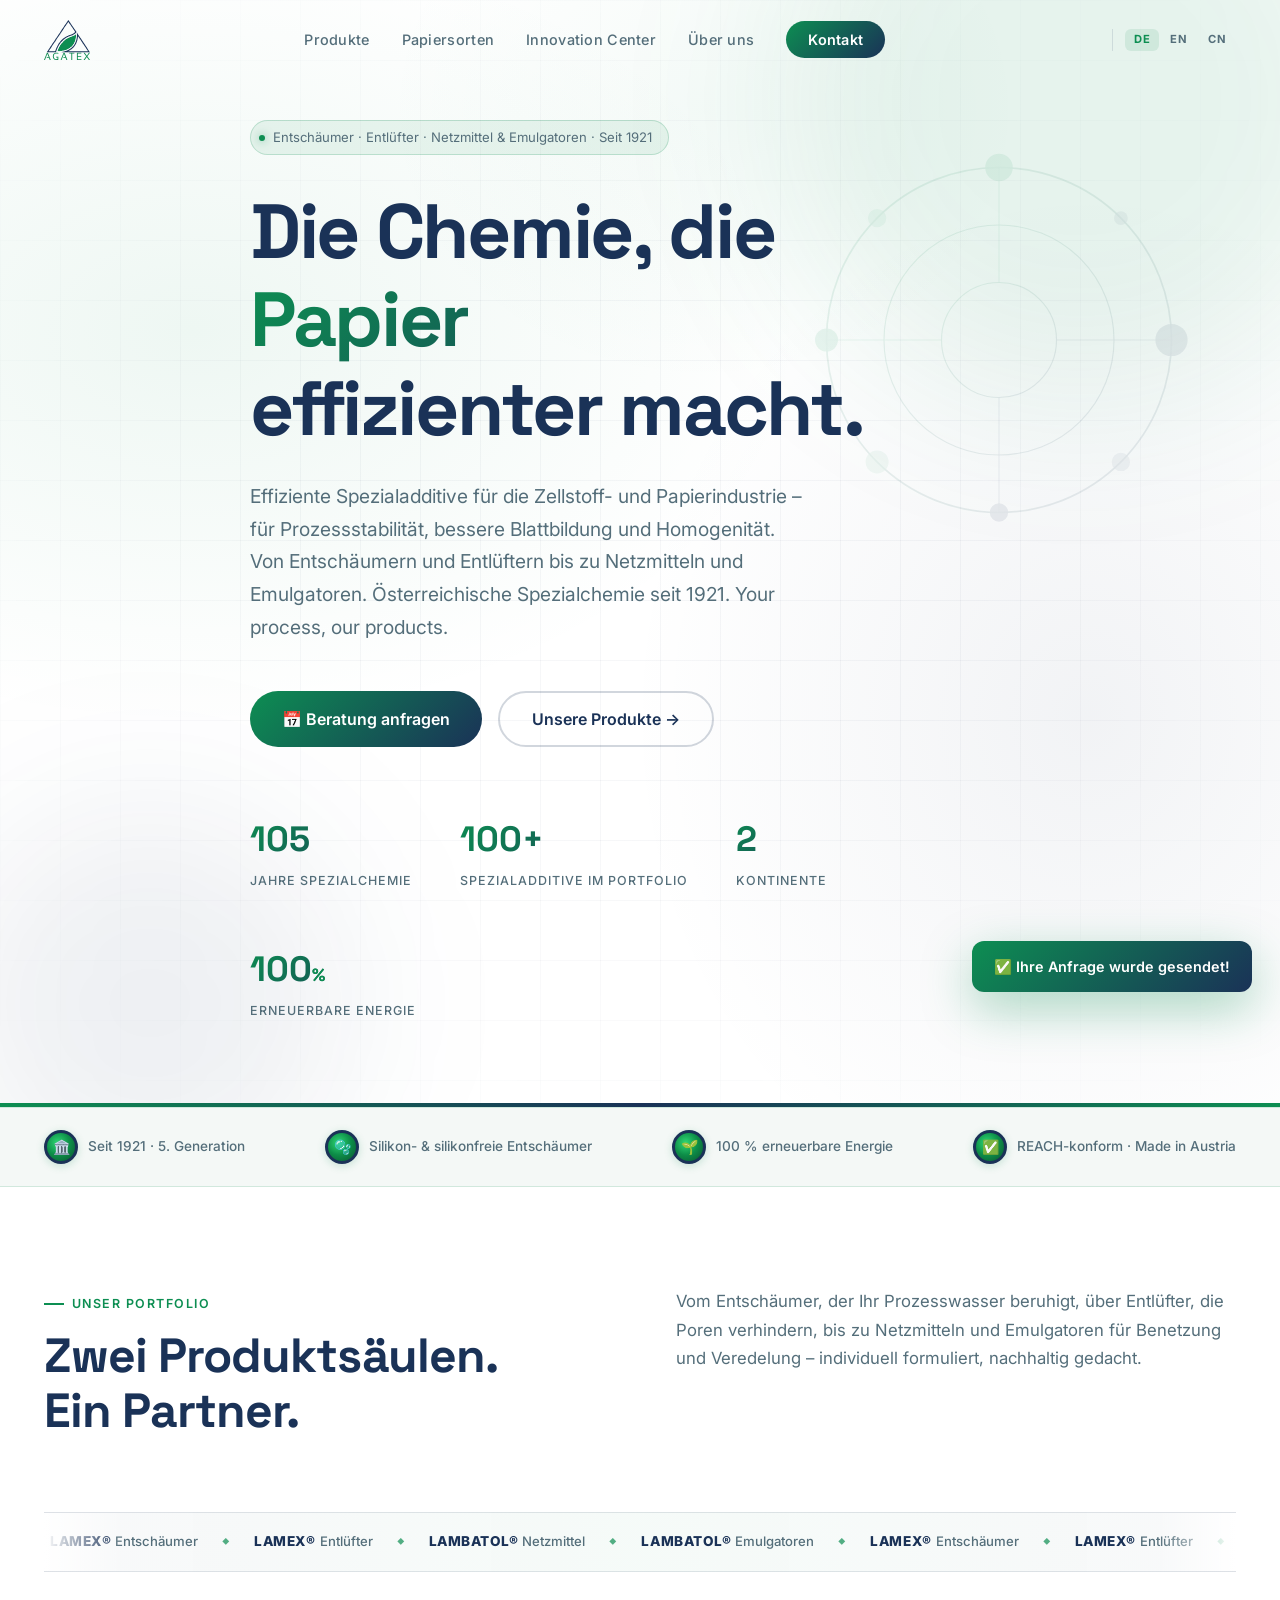
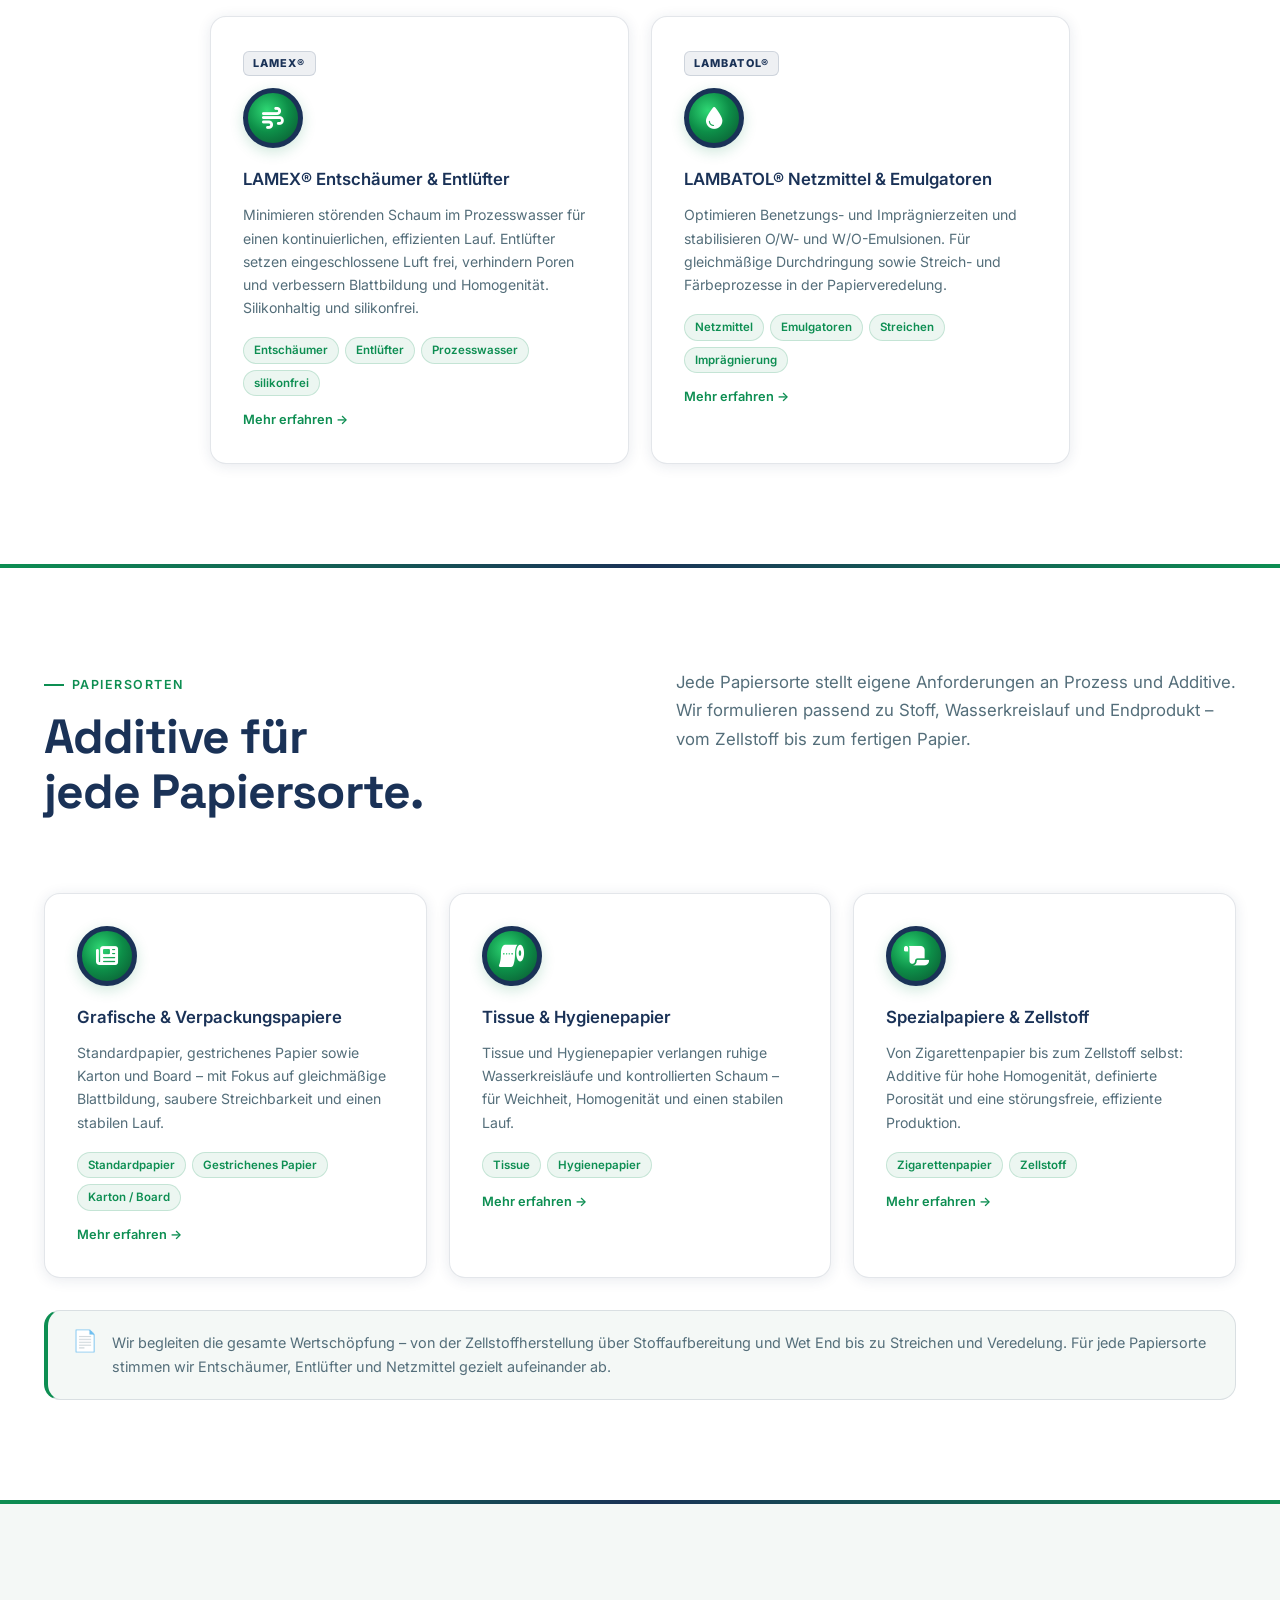
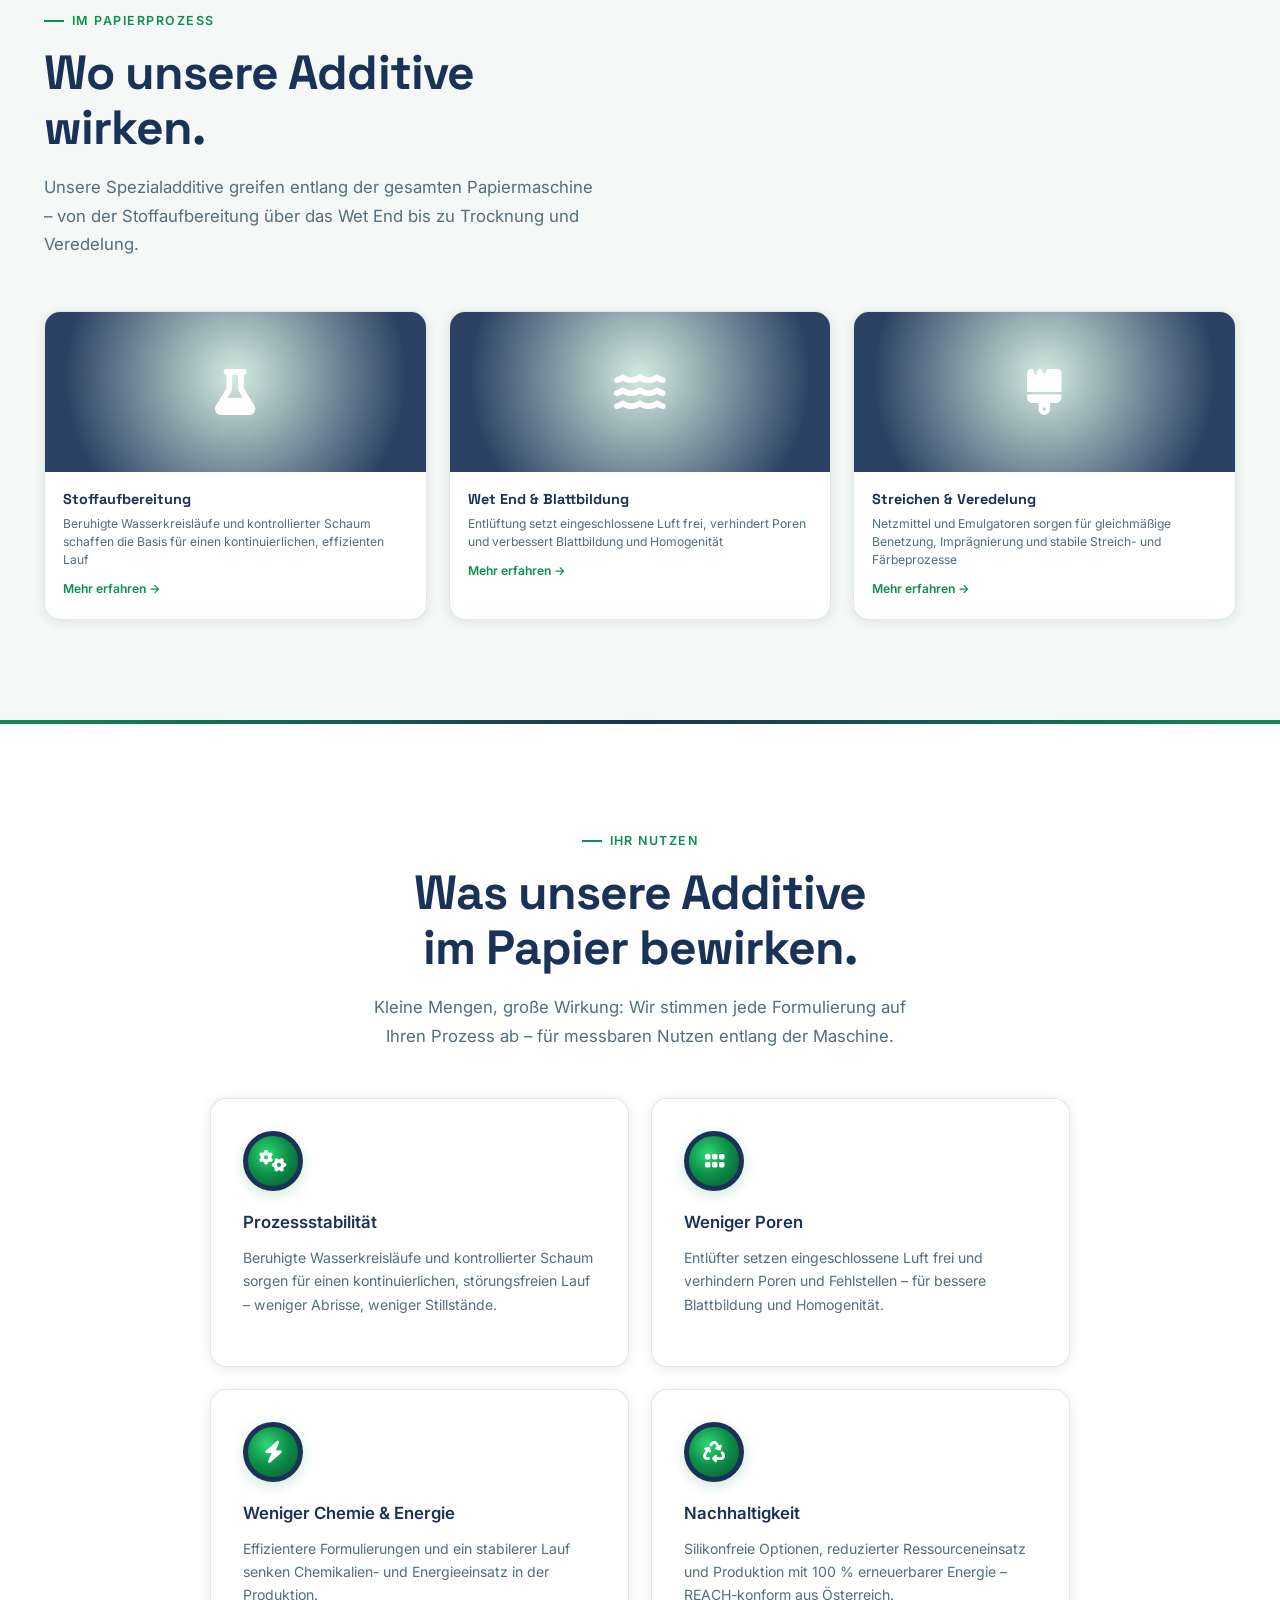
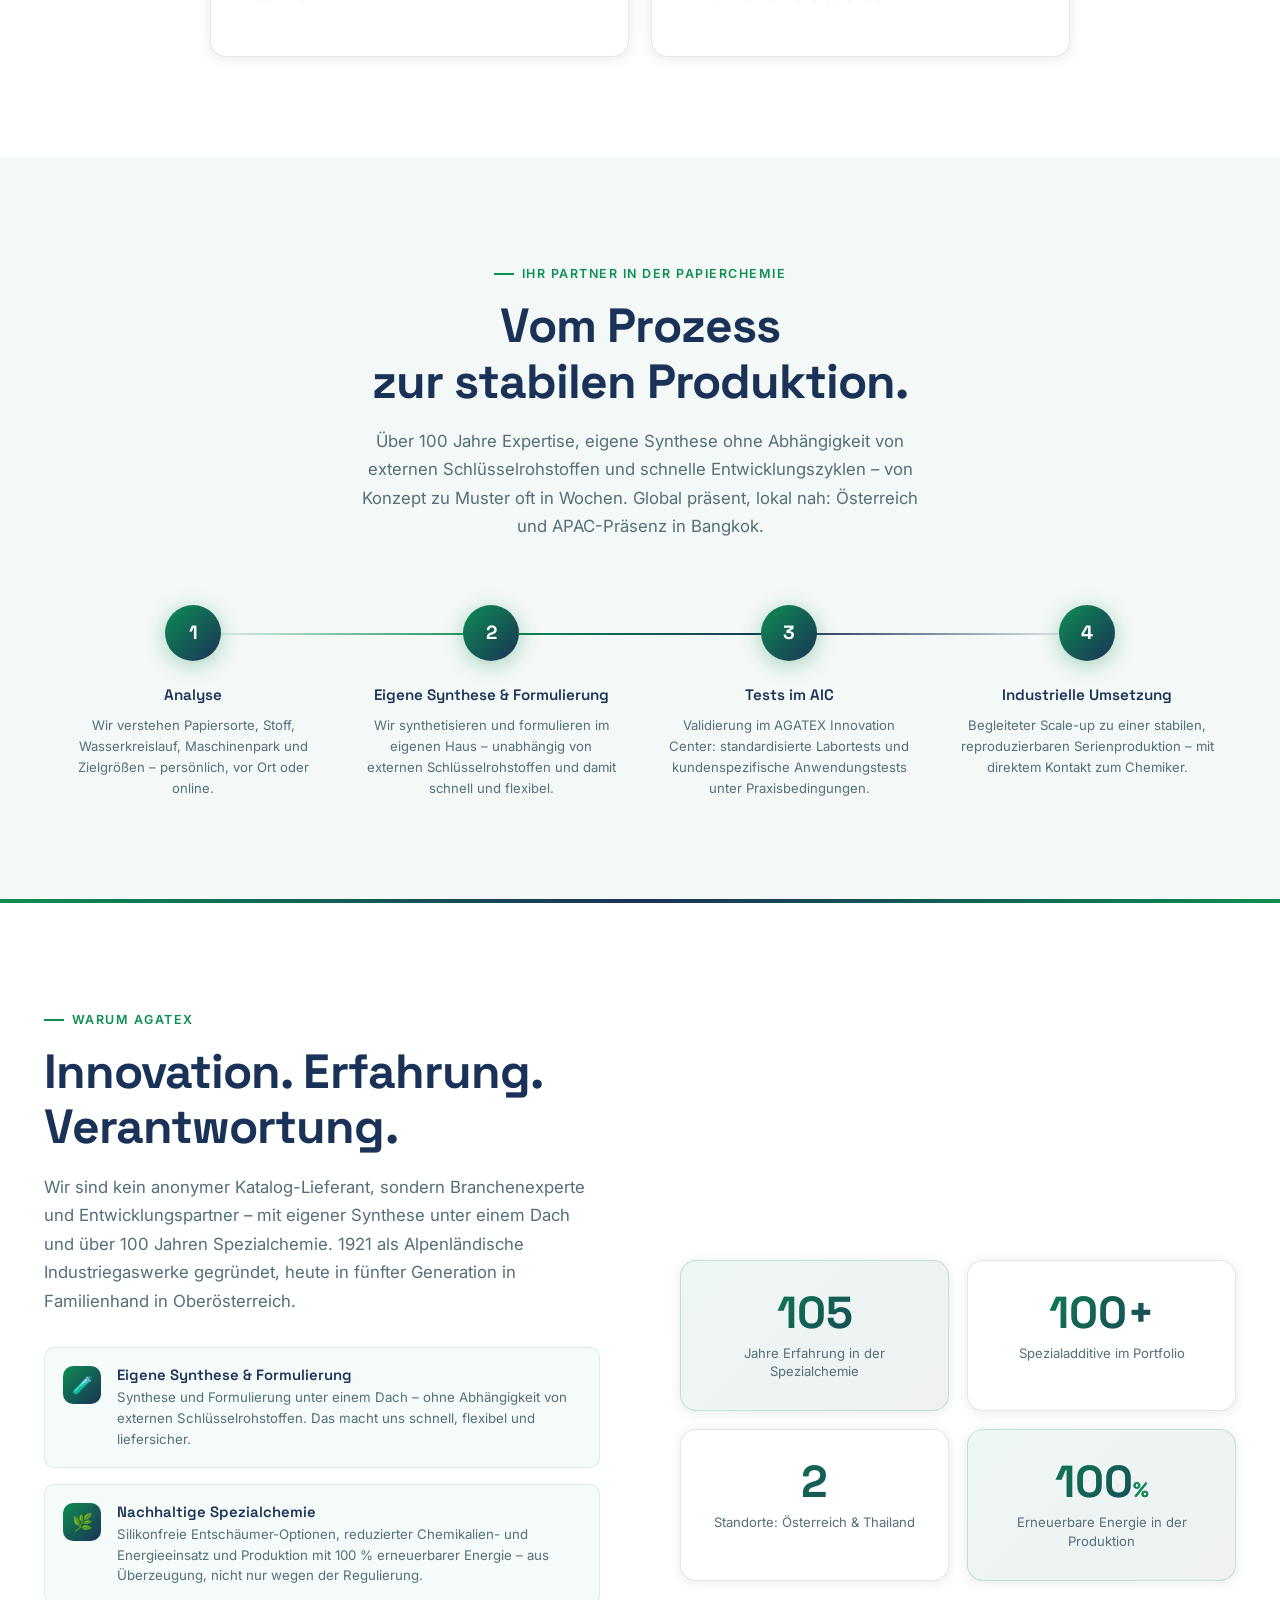
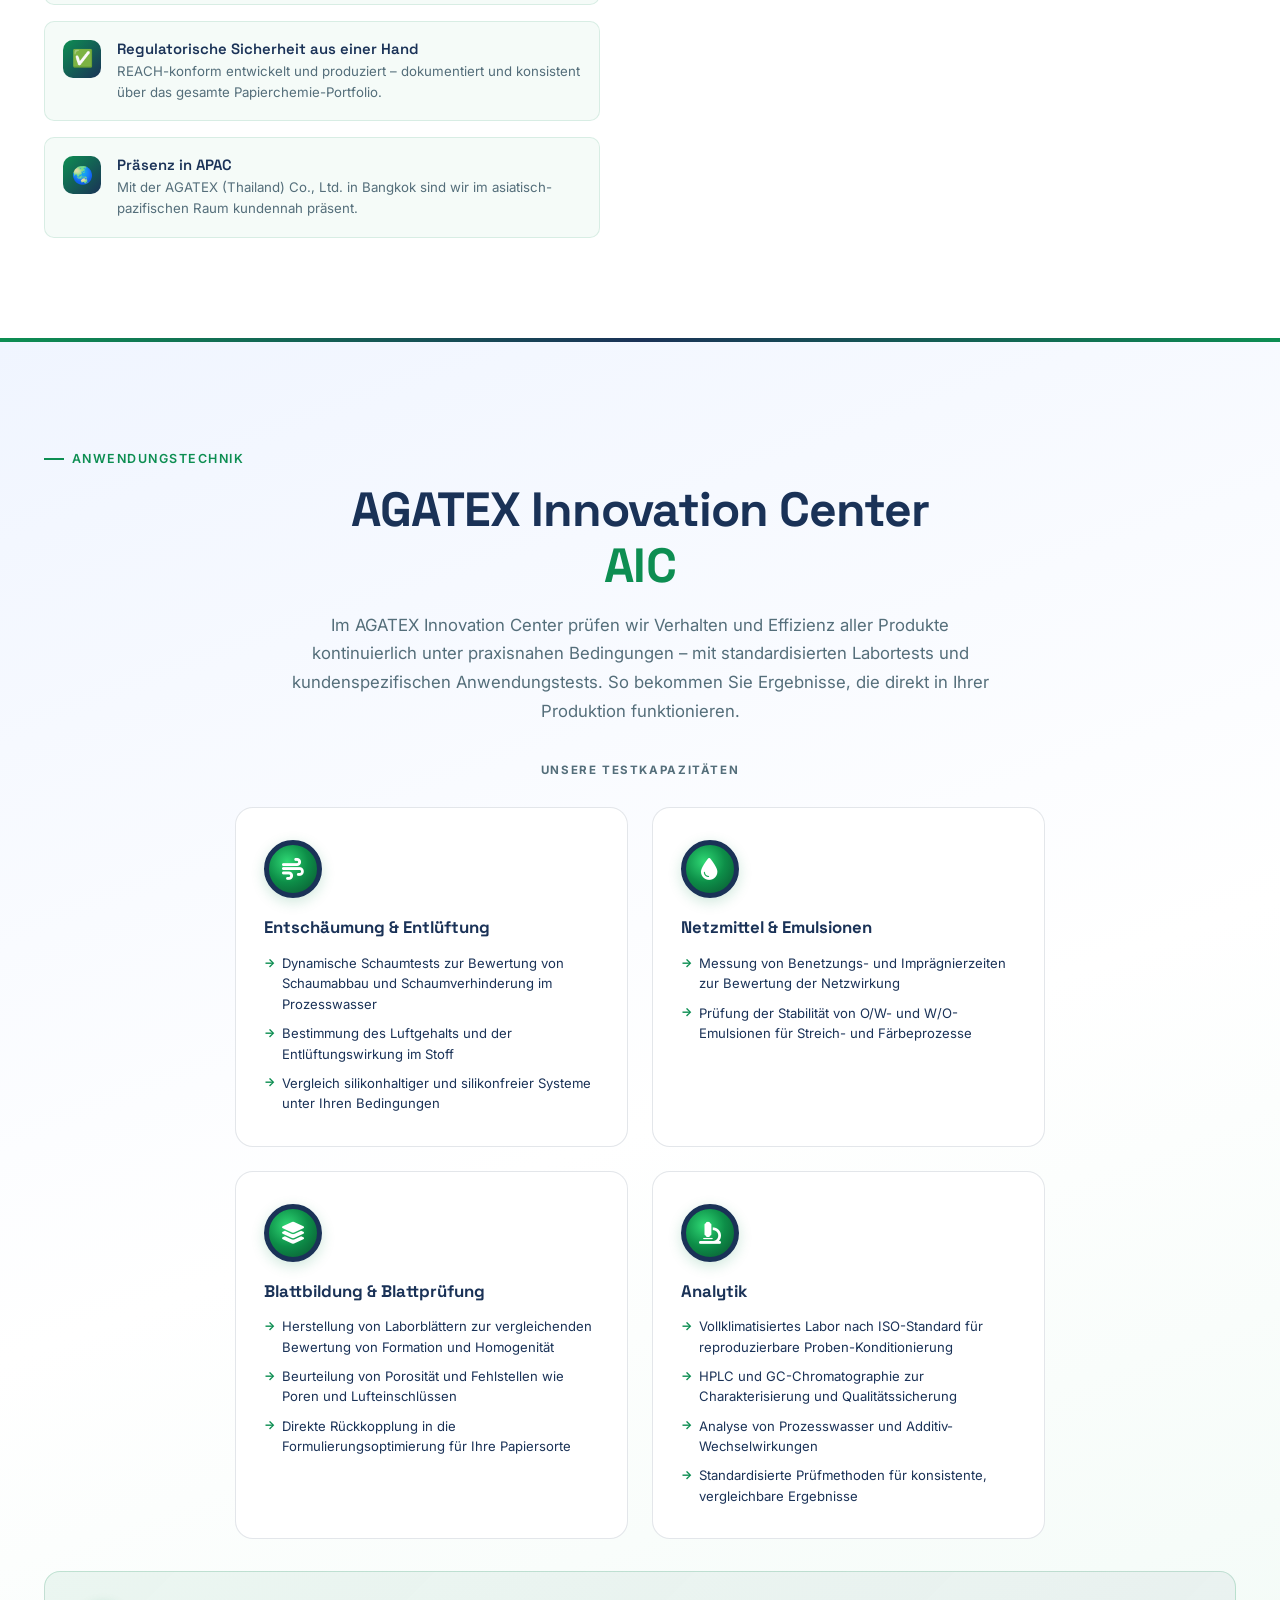
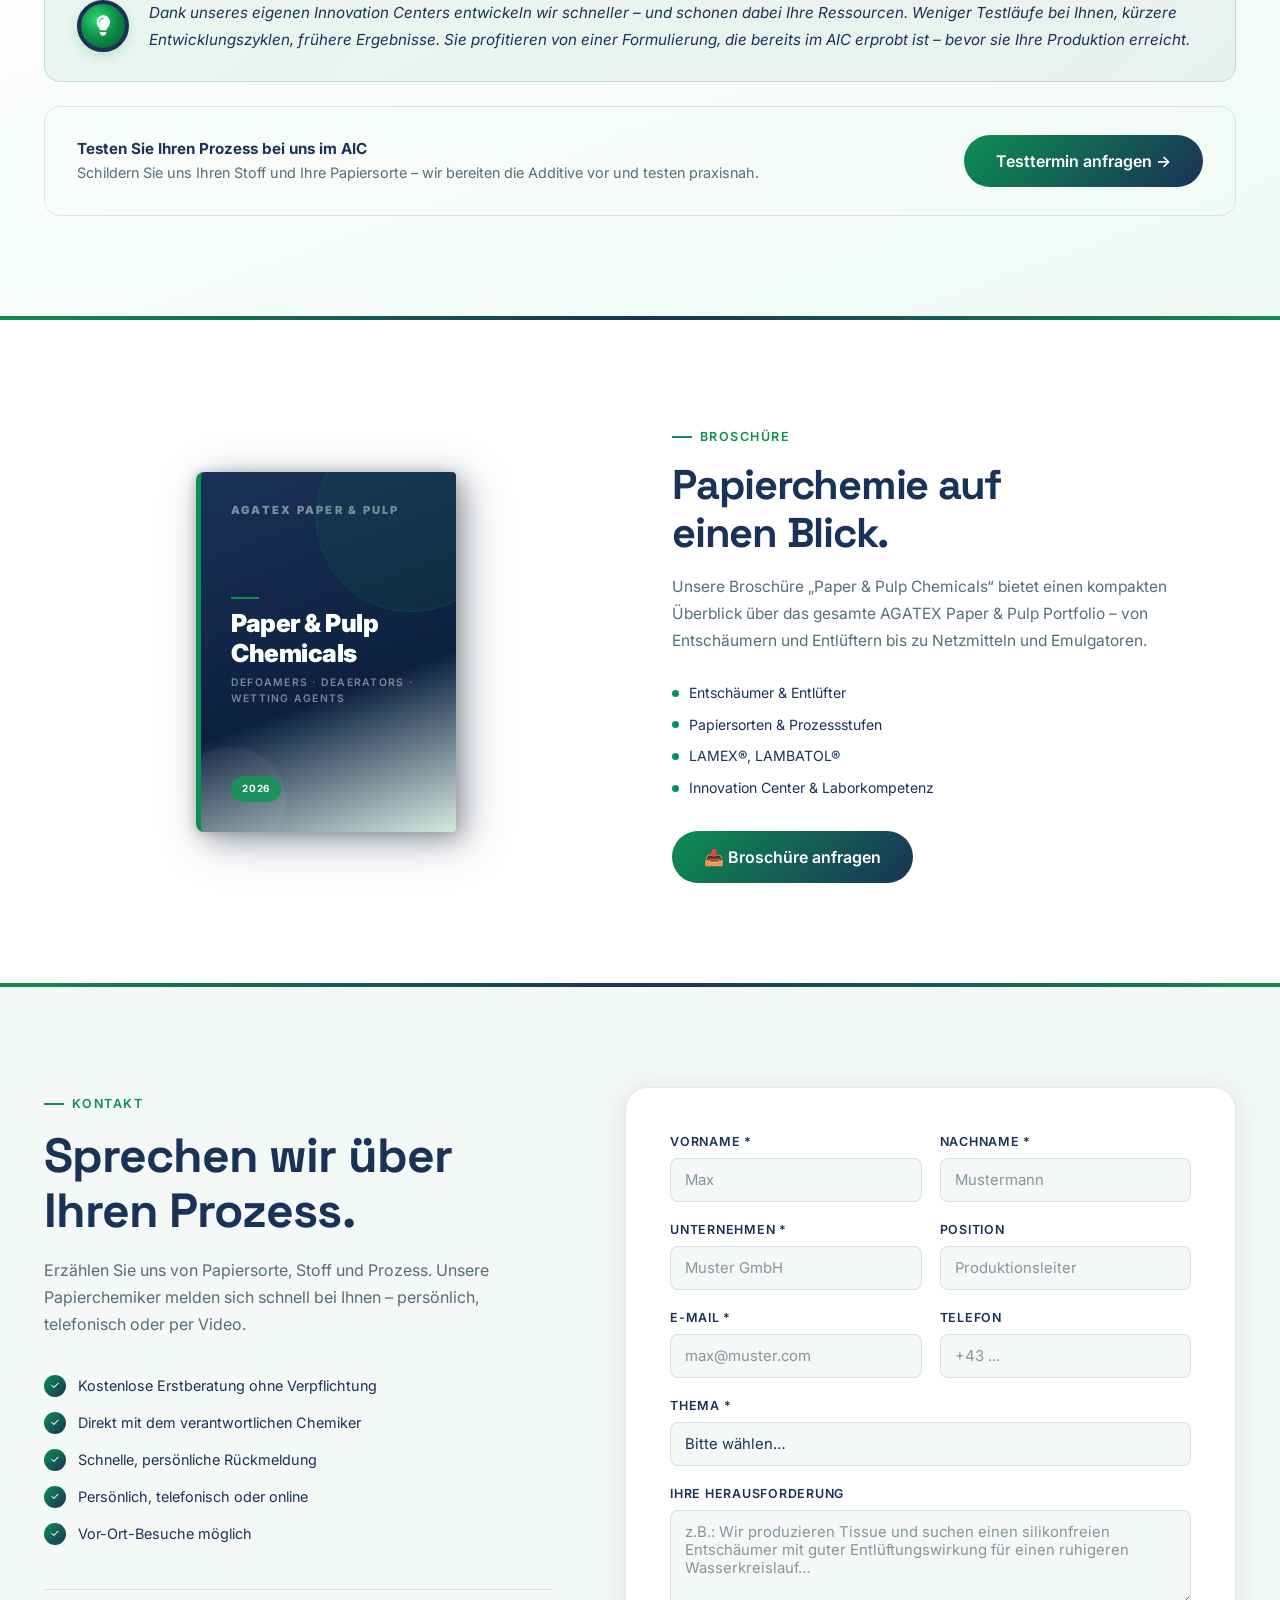
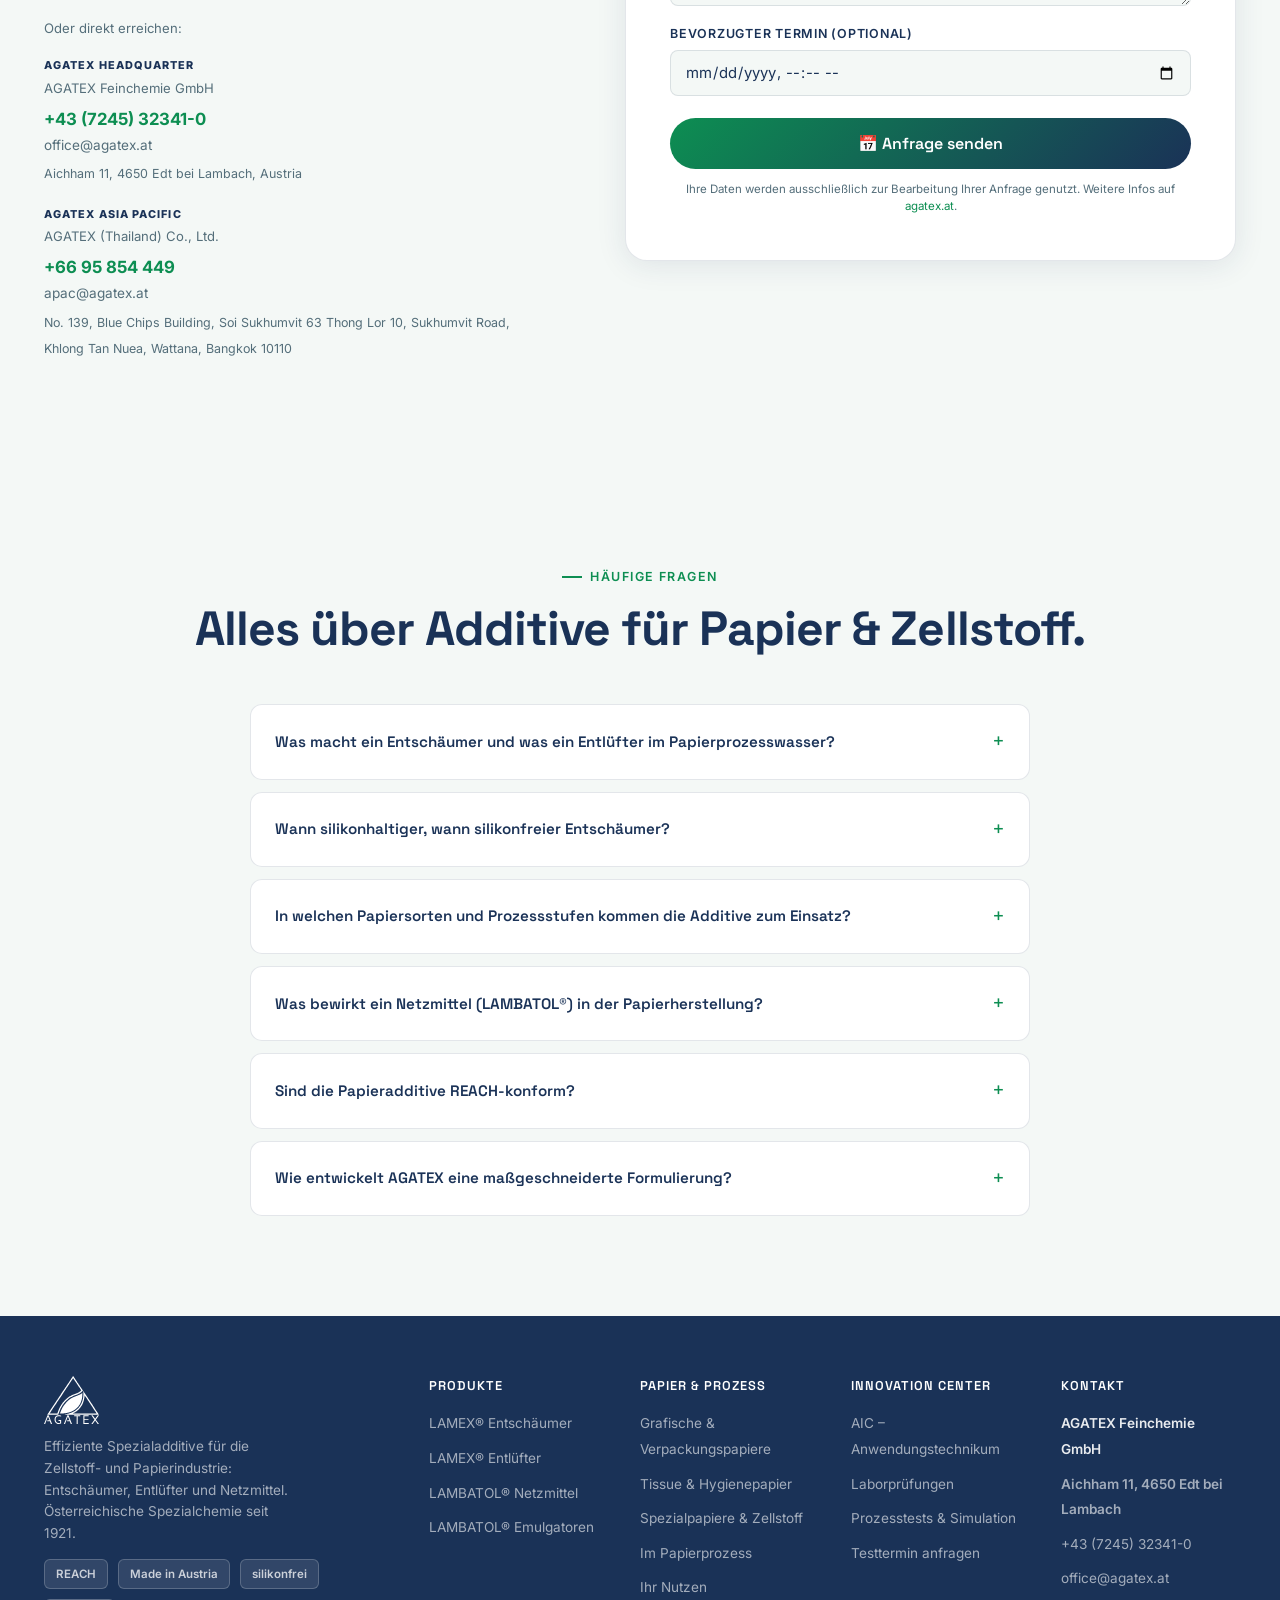
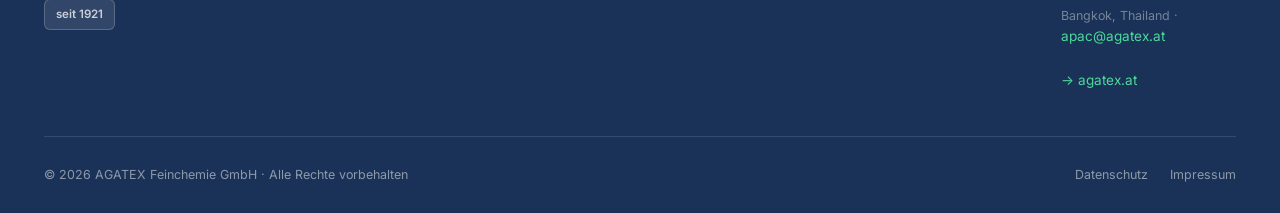
==== commit 6e2580eb: "Add proper favicon set (square emblem) across all pages Replace the wide AGATEX wordmark logo (used " ====
--- a/index.html
+++ b/index.html
@@ -6,19 +6,21 @@
 
   <!-- ── SEO CORE ── -->
   <title>AGATEX Paper &amp; Pulp – Spezialadditive für die Papier- &amp; Zellstoffindustrie seit 1921</title>
-  <meta name="description" content="AGATEX Paper &amp; Pulp entwickelt und produziert seit 1921 effiziente Spezialadditive für die Zellstoff- und Papierindustrie: LAMEX® Entschäumer &amp; Entlüfter, LAMBATOL® Netzmittel &amp; Emulgatoren, LAMBAFLOC® Flockungsmittel (Retention &amp; Entwässerung). Für Prozessstabilität, bessere Blattbildung und verbesserte Entwässerung. Silikon- und silikonfrei. Österreichische Spezialchemie.">
-  <meta name="keywords" content="Papierchemikalien, Papieradditive, Prozesschemie Papier, Entschäumer Papier, Entlüfter Papier, defoamer paper, deaerator paper, Netzmittel Papier, wetting agent paper, Emulgatoren, Flockungsmittel Papier, flocculant paper, Retentionsmittel, retention aid, Entwässerungshilfe, drainage aid, Blattbildung, sheet formation, Zellstoff, pulp, Tissue, Hygienepapier, Zigarettenpapier, Karton, gestrichenes Papier, silikonfrei, silicone-free defoamer, REACH, LAMEX, LAMBATOL, LAMBAFLOC, AGATEX, 造纸化学品, 消泡剂, 助留剂, Edt bei Lambach, Österreich">
-  <link rel="icon" type="image/svg+xml" href="Logo_AGATEX.svg">
-  <link rel="shortcut icon" href="Logo_AGATEX.svg">
+  <meta name="description" content="AGATEX Paper &amp; Pulp entwickelt und produziert seit 1921 effiziente Spezialadditive für die Zellstoff- und Papierindustrie: LAMEX® Entschäumer &amp; Entlüfter, LAMBATOL® Netzmittel &amp; Emulgatoren. Für Prozessstabilität, bessere Blattbildung und Homogenität. Silikon- und silikonfrei. Österreichische Spezialchemie.">
+  <meta name="keywords" content="Papierchemikalien, Papieradditive, Prozesschemie Papier, Entschäumer Papier, Entlüfter Papier, defoamer paper, deaerator paper, Netzmittel Papier, wetting agent paper, Emulgatoren, emulsifier paper, Blattbildung, sheet formation, Zellstoff, pulp, Tissue, Hygienepapier, Zigarettenpapier, Karton, gestrichenes Papier, silikonfrei, silicone-free defoamer, REACH, LAMEX, LAMBATOL, AGATEX, 造纸化学品, 消泡剂, 润湿剂, Edt bei Lambach, Österreich">
+  <link rel="icon" href="/favicon.ico" sizes="any">
+  <link rel="icon" type="image/svg+xml" href="/favicon.svg">
+  <link rel="apple-touch-icon" href="/apple-touch-icon.png">
+  <link rel="manifest" href="/site.webmanifest">
   <meta name="robots" content="index, follow, max-snippet:-1, max-image-preview:large">
   <meta name="author" content="AGATEX Feinchemie GmbH">
   <meta name="geo.region" content="AT-4">
   <meta name="geo.placename" content="Edt bei Lambach, Österreich">
-  <link rel="canonical" href="https://www.agatex-paper.com/">
-  <link rel="alternate" hreflang="de" href="https://www.agatex-paper.com/">
-  <link rel="alternate" hreflang="en" href="https://www.agatex-paper.com/?lang=en">
-  <link rel="alternate" hreflang="zh-Hans" href="https://www.agatex-paper.com/?lang=zh">
-  <link rel="alternate" hreflang="x-default" href="https://www.agatex-paper.com/">
+  <link rel="canonical" href="https://www.agatex-pulpandpaper.com/">
+  <link rel="alternate" hreflang="de" href="https://www.agatex-pulpandpaper.com/">
+  <link rel="alternate" hreflang="en" href="https://www.agatex-pulpandpaper.com/?lang=en">
+  <link rel="alternate" hreflang="zh-Hans" href="https://www.agatex-pulpandpaper.com/?lang=zh">
+  <link rel="alternate" hreflang="x-default" href="https://www.agatex-pulpandpaper.com/">
 
   <!-- ── OPEN GRAPH ── -->
   <meta property="og:type" content="website">
@@ -27,16 +29,16 @@
   <meta property="og:locale:alternate" content="zh_CN">
   <meta property="og:site_name" content="AGATEX Paper &amp; Pulp">
   <meta property="og:title" content="AGATEX Paper &amp; Pulp – Spezialadditive für die Papier- &amp; Zellstoffindustrie seit 1921">
-  <meta property="og:description" content="Seit 1921: effiziente Spezialadditive für die Zellstoff- und Papierindustrie – Entschäumer, Netzmittel und Flockungsmittel für Prozessstabilität, bessere Blattbildung und Entwässerung. Aus Österreich.">
-  <meta property="og:url" content="https://www.agatex-paper.com/">
-  <meta property="og:image" content="https://www.agatex-paper.com/og-paper.jpg">
+  <meta property="og:description" content="Seit 1921: effiziente Spezialadditive für die Zellstoff- und Papierindustrie – Entschäumer, Entlüfter und Netzmittel für Prozessstabilität, bessere Blattbildung und Homogenität. Aus Österreich.">
+  <meta property="og:url" content="https://www.agatex-pulpandpaper.com/">
+  <meta property="og:image" content="https://www.agatex-pulpandpaper.com/og-paper.jpg">
   <meta property="og:image:alt" content="AGATEX Paper &amp; Pulp – Spezialadditive für die Papier- &amp; Zellstoffindustrie seit 1921">
 
   <!-- ── TWITTER / X CARD ── -->
   <meta name="twitter:card" content="summary_large_image">
   <meta name="twitter:title" content="AGATEX Paper &amp; Pulp – Additive für Papier &amp; Zellstoff">
-  <meta name="twitter:description" content="Seit 1921: Entschäumer, Entlüfter, Netzmittel und Flockungsmittel für die Papier- und Zellstoffindustrie. Prozessstabilität, Retention und Entwässerung – aus Österreich.">
-  <meta name="twitter:image" content="https://www.agatex-paper.com/og-paper.jpg">
+  <meta name="twitter:description" content="Seit 1921: Entschäumer, Entlüfter, Netzmittel und Emulgatoren für die Papier- und Zellstoffindustrie. Prozessstabilität, bessere Blattbildung und Homogenität – aus Österreich.">
+  <meta name="twitter:image" content="https://www.agatex-pulpandpaper.com/og-paper.jpg">
   <meta name="theme-color" content="#0D8E52">
   <link rel="alternate" type="text/plain" href="llms.txt" title="LLM-readable content (llms.txt)">
   <meta name="color-scheme" content="light">
@@ -48,14 +50,14 @@
     "@graph": [
       {
         "@type": ["Organization", "LocalBusiness"],
-        "@id": "https://www.agatex-paper.com/#organization",
+        "@id": "https://www.agatex-pulpandpaper.com/#organization",
         "name": "AGATEX Feinchemie GmbH",
         "legalName": "AGATEX Feinchemie GmbH",
         "alternateName": ["AGATEX Paper & Pulp", "AGATEX", "AGATEX Paper"],
-        "url": "https://www.agatex-paper.com/",
+        "url": "https://www.agatex-pulpandpaper.com/",
         "sameAs": ["https://www.agatex.at"],
-        "logo": "https://www.agatex-paper.com/Logo_AGATEX.svg",
-        "image": "https://www.agatex-paper.com/Logo_AGATEX.svg",
+        "logo": "https://www.agatex-pulpandpaper.com/Logo_AGATEX.svg",
+        "image": "https://www.agatex-pulpandpaper.com/Logo_AGATEX.svg",
         "foundingDate": "1921",
         "foundingLocation": {
           "@type": "Place",
@@ -71,9 +73,9 @@
         "taxID": "FN151462p",
         "telephone": "+43-7245-32341-0",
         "email": "office@agatex.at",
-        "description": "AGATEX Paper & Pulp ist der Papierchemie-Geschäftsbereich der AGATEX Feinchemie GmbH, einem österreichischen Familienunternehmen, das seit 1921 Spezialchemie entwickelt und produziert. Im Fokus stehen effiziente Spezialadditive für die Zellstoff- und Papierindustrie – für Prozessstabilität, bessere Blattbildung und verbesserte Entwässerung. Das Portfolio umfasst LAMEX® Entschäumer & Entlüfter, LAMBATOL® Netzmittel & Emulgatoren sowie LAMBAFLOC® Flockungsmittel für Retention und Entwässerung.",
-        "description-en": "AGATEX Paper & Pulp is the paper-chemicals business of AGATEX Feinchemie GmbH, an Austrian family-owned company developing and producing specialty chemistry since 1921. The focus is on efficient specialty additives for the pulp and paper industry – for process stability, better sheet formation and improved dewatering. The portfolio includes LAMEX® defoamers & deaerators, LAMBATOL® wetting agents & emulsifiers and LAMBAFLOC® flocculants for retention and drainage.",
-        "description-zh": "AGATEX Paper & Pulp 是 AGATEX Feinchemie GmbH 的造纸化学品业务部门。该公司是一家奥地利家族企业，自1921年起开发和生产特种化学品，专注于为纸浆和造纸行业提供高效的特种助剂——用于提升工艺稳定性、改善成形并提高脱水效率。产品组合包括 LAMEX® 消泡剂与脱气剂、LAMBATOL® 润湿剂与乳化剂，以及用于助留与脱水的 LAMBAFLOC® 絮凝剂。",
+        "description": "AGATEX Paper & Pulp ist der Papierchemie-Geschäftsbereich der AGATEX Feinchemie GmbH, einem österreichischen Familienunternehmen, das seit 1921 Spezialchemie entwickelt und produziert. Im Fokus stehen effiziente Spezialadditive für die Zellstoff- und Papierindustrie – für Prozessstabilität, bessere Blattbildung und Homogenität. Das Portfolio umfasst LAMEX® Entschäumer & Entlüfter sowie LAMBATOL® Netzmittel & Emulgatoren.",
+        "description-en": "AGATEX Paper & Pulp is the paper-chemicals business of AGATEX Feinchemie GmbH, an Austrian family-owned company developing and producing specialty chemistry since 1921. The focus is on efficient specialty additives for the pulp and paper industry – for process stability, better sheet formation and homogeneity. The portfolio includes LAMEX® defoamers & deaerators and LAMBATOL® wetting agents & emulsifiers.",
+        "description-zh": "AGATEX Paper & Pulp 是 AGATEX Feinchemie GmbH 的造纸化学品业务部门。该公司是一家奥地利家族企业，自1921年起开发和生产特种化学品，专注于为纸浆和造纸行业提供高效的特种助剂——用于提升工艺稳定性、改善成形和匀度。产品组合包括 LAMEX® 消泡剂与脱气剂，以及 LAMBATOL® 润湿剂与乳化剂。",
         "address": [
           {
             "@type": "PostalAddress",
@@ -108,14 +110,14 @@
         ],
         "knowsAbout": [
           "Papierchemikalien", "Papieradditive", "Prozesschemie Papier", "Entschäumer", "Entlüfter",
-          "Netzmittel", "Emulgatoren", "Flockungsmittel", "Retentionsmittel", "Entwässerungshilfe",
+          "Netzmittel", "Emulgatoren",
           "Blattbildung", "Stoffaufbereitung", "Wet End", "Streichen", "Zellstoff", "Tissue",
           "Hygienepapier", "Zigarettenpapier", "Karton", "gestrichenes Papier", "silikonfreie Entschäumer",
-          "paper chemicals", "defoamer", "deaerator", "wetting agent", "emulsifier", "flocculant",
-          "retention aid", "drainage aid", "dewatering", "sheet formation", "stock preparation",
+          "paper chemicals", "defoamer", "deaerator", "wetting agent", "emulsifier",
+          "sheet formation", "stock preparation",
           "wet end chemistry", "coating", "pulp", "tissue", "hygiene paper", "cigarette paper",
           "board", "coated paper", "silicone-free defoamer", "REACH",
-          "造纸化学品", "消泡剂", "脱气剂", "润湿剂", "乳化剂", "絮凝剂", "助留剂", "助滤剂", "纸浆", "生活用纸"
+          "造纸化学品", "消泡剂", "脱气剂", "润湿剂", "乳化剂", "纸浆", "生活用纸"
         ],
         "hasOfferCatalog": {
           "@type": "OfferCatalog",
@@ -127,7 +129,7 @@
               "brand": {"@type": "Brand", "name": "LAMEX®"},
               "description": "Entschäumer und Entlüfter für die Papier- und Zellstoffherstellung. Minimieren störenden Schaum im Prozesswasser für einen kontinuierlichen, effizienten Lauf; Entlüfter setzen eingeschlossene Luft frei, verhindern Poren und verbessern Blattbildung und Homogenität. Silikonhaltig und silikonfrei verfügbar.",
               "category": "Papierchemikalien / Prozesshilfsmittel",
-              "manufacturer": {"@id": "https://www.agatex-paper.com/#organization"}
+              "manufacturer": {"@id": "https://www.agatex-pulpandpaper.com/#organization"}
             },
             {
               "@type": "Product",
@@ -135,29 +137,21 @@
               "brand": {"@type": "Brand", "name": "LAMBATOL®"},
               "description": "Netzmittel und Emulgatoren für die Papierindustrie. Optimieren Benetzungs- und Imprägnierzeiten, stabilisieren O/W- und W/O-Emulsionen und unterstützen Streich- und Färbeprozesse.",
               "category": "Papierchemikalien / Prozesshilfsmittel",
-              "manufacturer": {"@id": "https://www.agatex-paper.com/#organization"}
-            },
-            {
-              "@type": "Product",
-              "name": "LAMBAFLOC® Flockungsmittel",
-              "brand": {"@type": "Brand", "name": "LAMBAFLOC®"},
-              "description": "Flockungsmittel für Retention und Entwässerung. Erhöhen die Retention von Füllstoffen, Feinstoffen und Restfasern und verbessern Drainage und Entwässerung im Wet End.",
-              "category": "Papierchemikalien / Prozesshilfsmittel",
-              "manufacturer": {"@id": "https://www.agatex-paper.com/#organization"}
+              "manufacturer": {"@id": "https://www.agatex-pulpandpaper.com/#organization"}
             }
           ]
         }
       },
       {
         "@type": "WebSite",
-        "@id": "https://www.agatex-paper.com/#website",
-        "url": "https://www.agatex-paper.com/",
+        "@id": "https://www.agatex-pulpandpaper.com/#website",
+        "url": "https://www.agatex-pulpandpaper.com/",
         "name": "AGATEX Paper & Pulp",
-        "description": "Spezialadditive für die Papier- und Zellstoffindustrie – LAMEX® Entschäumer & Entlüfter, LAMBATOL® Netzmittel & Emulgatoren, LAMBAFLOC® Flockungsmittel",
-        "publisher": {"@id": "https://www.agatex-paper.com/#organization"},
+        "description": "Spezialadditive für die Papier- und Zellstoffindustrie – LAMEX® Entschäumer & Entlüfter, LAMBATOL® Netzmittel & Emulgatoren",
+        "publisher": {"@id": "https://www.agatex-pulpandpaper.com/#organization"},
         "inLanguage": ["de-AT", "en", "zh-CN"],
         "copyrightYear": "2026",
-        "copyrightHolder": {"@id": "https://www.agatex-paper.com/#organization"}
+        "copyrightHolder": {"@id": "https://www.agatex-pulpandpaper.com/#organization"}
       },
       {
         "@type": "FAQPage",
@@ -168,7 +162,7 @@
             "name": "Was macht ein Entschäumer und was ein Entlüfter im Papierprozesswasser?",
             "acceptedAnswer": {
               "@type": "Answer",
-              "text": "Ein Entschäumer (LAMEX®) minimiert störenden Oberflächenschaum im Prozesswasser, damit Stoffaufbereitung, Wet End und Kreisläufe kontinuierlich und effizient laufen. Ein Entlüfter setzt fein verteilte, im Stoff eingeschlossene Luft frei: Das verhindert Poren und Fehlstellen im Blatt und verbessert Blattbildung, Homogenität und Entwässerung. Beide Funktionen ergänzen sich – oft in einem abgestimmten System, silikonhaltig oder silikonfrei."
+              "text": "Ein Entschäumer (LAMEX®) minimiert störenden Oberflächenschaum im Prozesswasser, damit Stoffaufbereitung, Wet End und Kreisläufe kontinuierlich und effizient laufen. Ein Entlüfter setzt fein verteilte, im Stoff eingeschlossene Luft frei: Das verhindert Poren und Fehlstellen im Blatt und verbessert Blattbildung und Homogenität. Beide Funktionen ergänzen sich – oft in einem abgestimmten System, silikonhaltig oder silikonfrei."
             }
           },
           {
@@ -181,10 +175,10 @@
           },
           {
             "@type": "Question",
-            "name": "Wie wirken Retentions- und Entwässerungshilfen (LAMBAFLOC®)?",
+            "name": "In welchen Papiersorten und Prozessstufen kommen die Additive zum Einsatz?",
             "acceptedAnswer": {
               "@type": "Answer",
-              "text": "LAMBAFLOC® Flockungsmittel binden Füllstoffe, Feinstoffe und Restfasern an die Fasermatrix und erhöhen so die Retention im Wet End. Dadurch gelangt weniger Material in den Kreislauf, die Blattqualität wird gleichmäßiger und die Entwässerung auf dem Sieb verbessert sich. Eine bessere Drainage bedeutet schnellere Entwässerung, geringeren Energieeinsatz in der Trockenpartie und einen stabileren Lauf der Maschine."
+              "text": "Unsere Additive begleiten die gesamte Wertschöpfung – von der Zellstoffherstellung über Stoffaufbereitung und Wet End bis zu Streichen und Veredelung. Sie kommen in grafischen und Verpackungspapieren, in Tissue und Hygienepapier sowie in Spezialpapieren wie Zigarettenpapier zum Einsatz. Für jede Papiersorte stimmen wir Entschäumer, Netzmittel und Emulgatoren gezielt auf Stoff und Wasserkreislauf ab."
             }
           },
           {
@@ -208,7 +202,7 @@
             "name": "Wie entwickelt AGATEX eine maßgeschneiderte Formulierung (AIC, Prozess)?",
             "acceptedAnswer": {
               "@type": "Answer",
-              "text": "In vier Schritten: 1) Analyse von Papiersorte, Stoff, Wasserkreislauf, Maschinenpark und Zielgrößen. 2) Eigene Synthese und Formulierung – ohne Abhängigkeit von externen Schlüsselrohstoffen. 3) Praxisnahe Tests im AGATEX Innovation Center (AIC): standardisierte Labortests und kundenspezifische Anwendungstests zu Schaum/Entlüftung, Retention und Entwässerung, Benetzung und Blattbildung. 4) Stabile industrielle Umsetzung. Dank über 100 Jahren Expertise gelangen wir von Konzept zu Muster oft in Wochen."
+              "text": "In vier Schritten: 1) Analyse von Papiersorte, Stoff, Wasserkreislauf, Maschinenpark und Zielgrößen. 2) Eigene Synthese und Formulierung – ohne Abhängigkeit von externen Schlüsselrohstoffen. 3) Praxisnahe Tests im AGATEX Innovation Center (AIC): standardisierte Labortests und kundenspezifische Anwendungstests zu Schaum/Entlüftung, Benetzung und Blattbildung. 4) Stabile industrielle Umsetzung. Dank über 100 Jahren Expertise gelangen wir von Konzept zu Muster oft in Wochen."
             }
           }
         ]
@@ -222,7 +216,7 @@
             "name": "What does a defoamer do versus a deaerator in paper process water?",
             "acceptedAnswer": {
               "@type": "Answer",
-              "text": "A defoamer (LAMEX®) minimises disruptive surface foam in process water so that stock preparation, the wet end and water loops run continuously and efficiently. A deaerator releases finely dispersed air entrapped in the stock: this prevents pores and defects in the sheet and improves sheet formation, homogeneity and dewatering. The two functions complement each other – often in one balanced system, silicone-based or silicone-free."
+              "text": "A defoamer (LAMEX®) minimises disruptive surface foam in process water so that stock preparation, the wet end and water loops run continuously and efficiently. A deaerator releases finely dispersed air entrapped in the stock: this prevents pores and defects in the sheet and improves sheet formation and homogeneity. The two functions complement each other – often in one balanced system, silicone-based or silicone-free."
             }
           },
           {
@@ -235,10 +229,10 @@
           },
           {
             "@type": "Question",
-            "name": "How do retention and drainage aids (LAMBAFLOC®) work?",
+            "name": "In which paper grades and process stages are the additives used?",
             "acceptedAnswer": {
               "@type": "Answer",
-              "text": "LAMBAFLOC® flocculants bind fillers, fines and residual fibres to the fibre matrix and thereby increase retention in the wet end. As a result, less material returns into the loop, sheet quality becomes more uniform and dewatering on the wire improves. Better drainage means faster dewatering, lower energy input in the drying section and a more stable machine run."
+              "text": "Our additives support the entire value chain – from pulp production through stock preparation and the wet end to coating and finishing. They are used in graphic and packaging papers, in tissue and hygiene paper, as well as in specialty papers such as cigarette paper. For every paper grade we tune defoamers, wetting agents and emulsifiers precisely to the stock and water loop."
             }
           },
           {
@@ -262,7 +256,7 @@
             "name": "How does AGATEX develop a tailored formulation (AIC, process)?",
             "acceptedAnswer": {
               "@type": "Answer",
-              "text": "In four steps: 1) Analysis of paper grade, stock, water loop, machinery and target parameters. 2) Own synthesis and formulation – without dependence on external key raw materials. 3) Practical testing at the AGATEX Innovation Center (AIC): standardised lab tests and customer-specific application tests on foam/deaeration, retention and drainage, wetting and sheet formation. 4) Stable industrial implementation. With 100+ years of expertise, we often get from concept to sample within weeks."
+              "text": "In four steps: 1) Analysis of paper grade, stock, water loop, machinery and target parameters. 2) Own synthesis and formulation – without dependence on external key raw materials. 3) Practical testing at the AGATEX Innovation Center (AIC): standardised lab tests and customer-specific application tests on foam/deaeration, wetting and sheet formation. 4) Stable industrial implementation. With 100+ years of expertise, we often get from concept to sample within weeks."
             }
           }
         ]
@@ -276,7 +270,7 @@
             "name": "在造纸工艺水中，消泡剂和脱气剂各有什么作用？",
             "acceptedAnswer": {
               "@type": "Answer",
-              "text": "消泡剂（LAMEX®）可最大程度减少工艺水中的表面泡沫，使备料、湿部和水循环连续高效运行。脱气剂则释放浆料中细小分散、被包裹的空气：这可防止纸页出现气孔和缺陷，并改善成形、匀度和脱水。两种功能相辅相成——常常在一个协调的体系中实现，可选含硅或无硅。"
+              "text": "消泡剂（LAMEX®）可最大程度减少工艺水中的表面泡沫，使备料、湿部和水循环连续高效运行。脱气剂则释放浆料中细小分散、被包裹的空气：这可防止纸页出现气孔和缺陷，并改善成形和匀度。两种功能相辅相成——常常在一个协调的体系中实现，可选含硅或无硅。"
             }
           },
           {
@@ -289,10 +283,10 @@
           },
           {
             "@type": "Question",
-            "name": "助留剂和脱水剂（LAMBAFLOC®）如何发挥作用？",
+            "name": "这些助剂用于哪些纸种和工艺阶段？",
             "acceptedAnswer": {
               "@type": "Answer",
-              "text": "LAMBAFLOC® 絮凝剂将填料、细小纤维和残余纤维结合到纤维网络上，从而提高湿部的留着率。这样进入循环的物料减少，纸页质量更均匀，网上脱水更好。更好的滤水意味着更快的脱水、干燥部更低的能耗以及更稳定的机器运行。"
+              "text": "我们的助剂贯穿整个价值链——从制浆、备料、湿部到涂布和整饰。它们用于文化纸和包装纸、生活用纸和卫生纸，以及卷烟纸等特种纸。针对每种纸，我们将消泡剂、润湿剂和乳化剂精准地匹配到浆料和水循环。"
             }
           },
           {
@@ -316,7 +310,7 @@
             "name": "AGATEX 如何开发量身定制的配方（AIC、流程）？",
             "acceptedAnswer": {
               "@type": "Answer",
-              "text": "分四步：1）分析纸种、浆料、水循环、设备和目标参数。2）自有合成与配方——不依赖外部关键原料。3）在 AGATEX 创新中心（AIC）进行贴近实际的测试：标准化实验室测试和客户专属应用测试，涵盖泡沫/脱气、助留与脱水、润湿和成形。4）稳定的工业化实施。凭借逾100年的专业经验，我们常常能在数周内从概念做到样品。"
+              "text": "分四步：1）分析纸种、浆料、水循环、设备和目标参数。2）自有合成与配方——不依赖外部关键原料。3）在 AGATEX 创新中心（AIC）进行贴近实际的测试：标准化实验室测试和客户专属应用测试，涵盖泡沫/脱气、润湿和成形。4）稳定的工业化实施。凭借逾100年的专业经验，我们常常能在数周内从概念做到样品。"
             }
           }
         ]
@@ -748,6 +742,13 @@
 
     .aic-cta-row { display:flex; align-items:center; justify-content:space-between; gap:24px; background:var(--surface); border:1px solid var(--border); border-radius:16px; padding:28px 32px; margin-top:24px; }
     .aic-cta-text { font-size:.95rem; color:var(--body); line-height:1.6; }
+
+    /* ── GRID MODIFIERS ── */
+    .sol-grid.sol-grid--2 { grid-template-columns:repeat(2,1fr); max-width:860px; margin-left:auto; margin-right:auto; }
+    .app-grid.app-grid--3 { grid-template-columns:repeat(3,1fr); }
+    @media(max-width:1024px){ .app-grid.app-grid--3 { grid-template-columns:repeat(2,1fr); } }
+    @media(max-width:768px){ .sol-grid.sol-grid--2 { grid-template-columns:1fr; } }
+    @media(max-width:480px){ .app-grid.app-grid--3 { grid-template-columns:1fr 1fr; } }
 
     /* ── RESPONSIVE ── */
     @media(max-width:1024px) {
@@ -977,10 +978,10 @@
     <div class="hero-content">
       <div class="badge">
         <div class="dot"></div>
-        <span data-i18n="hero.badge">Entschäumer · Netzmittel · Retention &amp; Entwässerung · Seit 1921</span>
+        <span data-i18n="hero.badge">Entschäumer · Entlüfter · Netzmittel &amp; Emulgatoren · Seit 1921</span>
       </div>
       <h1 data-i18n="hero.h1">Die Chemie, die<br><span class="grad-text">Papier</span><br>effizienter macht.</h1>
-      <p data-i18n="hero.p">Effiziente Spezialadditive für die Zellstoff- und Papierindustrie – für Prozessstabilität, bessere Blattbildung und verbesserte Entwässerung. Von Entschäumern und Entlüftern über Netzmittel und Emulgatoren bis zu Retentions- und Entwässerungshilfen. Österreichische Spezialchemie seit 1921. Your process, our products.</p>
+      <p data-i18n="hero.p">Effiziente Spezialadditive für die Zellstoff- und Papierindustrie – für Prozessstabilität, bessere Blattbildung und Homogenität. Von Entschäumern und Entlüftern bis zu Netzmitteln und Emulgatoren. Österreichische Spezialchemie seit 1921. Your process, our products.</p>
       <div class="hero-actions">
         <button class="btn-primary" onclick="scrollBook()" data-i18n="hero.btn_book">📅 Beratung anfragen</button>
         <button class="btn-ghost"   onclick="document.getElementById('produkte').scrollIntoView({behavior:'smooth'})" data-i18n="hero.btn_solutions">Unsere Produkte →</button>
@@ -1027,9 +1028,9 @@
     <div class="sol-header">
       <div>
         <div class="sec-label reveal" data-i18n="sol.label">Unser Portfolio</div>
-        <h2 class="sec-title reveal" data-i18n="sol.h2">Drei Produktsäulen.<br>Ein Partner.</h2>
-      </div>
-      <p class="sec-sub reveal" data-i18n="sol.p">Vom Entschäumer, der Ihr Prozesswasser beruhigt, über Netzmittel und Emulgatoren bis zu Retentions- und Entwässerungshilfen, die Blattbildung und Drainage verbessern – individuell formuliert, nachhaltig gedacht.</p>
+        <h2 class="sec-title reveal" data-i18n="sol.h2">Zwei Produktsäulen.<br>Ein Partner.</h2>
+      </div>
+      <p class="sec-sub reveal" data-i18n="sol.p">Vom Entschäumer, der Ihr Prozesswasser beruhigt, über Entlüfter, die Poren verhindern, bis zu Netzmitteln und Emulgatoren für Benetzung und Veredelung – individuell formuliert, nachhaltig gedacht.</p>
     </div>
     <!-- Brand Ticker -->
     <div class="brand-ticker-wrap">
@@ -1045,10 +1046,6 @@
           <span class="bt-dot">◆</span>
           <span class="bt-item"><span class="bt-brand">LAMBATOL®</span> <span data-i18n="ticker.emulsifier">Emulgatoren</span></span>
           <span class="bt-dot">◆</span>
-          <span class="bt-item"><span class="bt-brand">LAMBAFLOC®</span> <span data-i18n="ticker.floc">Flockungsmittel</span></span>
-          <span class="bt-dot">◆</span>
-          <span class="bt-item"><span class="bt-brand">LAMBAFLOC®</span> <span data-i18n="ticker.retention">Retention &amp; Entwässerung</span></span>
-          <span class="bt-dot">◆</span>
           <!-- duplicate for seamless loop -->
           <span class="bt-item"><span class="bt-brand">LAMEX®</span> <span data-i18n="ticker.defoam">Entschäumer</span></span>
           <span class="bt-dot">◆</span>
@@ -1058,15 +1055,11 @@
           <span class="bt-dot">◆</span>
           <span class="bt-item"><span class="bt-brand">LAMBATOL®</span> <span data-i18n="ticker.emulsifier">Emulgatoren</span></span>
           <span class="bt-dot">◆</span>
-          <span class="bt-item"><span class="bt-brand">LAMBAFLOC®</span> <span data-i18n="ticker.floc">Flockungsmittel</span></span>
-          <span class="bt-dot">◆</span>
-          <span class="bt-item"><span class="bt-brand">LAMBAFLOC®</span> <span data-i18n="ticker.retention">Retention &amp; Entwässerung</span></span>
-          <span class="bt-dot">◆</span>
         </div>
       </div>
     </div>
 
-    <div class="sol-grid">
+    <div class="sol-grid sol-grid--2">
 
       <a class="sol-card reveal d1" href="defoamers.html">
         <div class="sol-brand">LAMEX®</div>
@@ -1086,15 +1079,6 @@
         <div class="sol-more" data-i18n="ui.more">Mehr erfahren →</div>
       </a>
 
-      <a class="sol-card reveal d3" href="flocculants.html">
-        <div class="sol-brand">LAMBAFLOC®</div>
-        <div class="sol-icon"><i class="fa-solid fa-arrows-to-dot"></i></div>
-        <div class="sol-title" data-i18n="prod.floc.title">LAMBAFLOC® Flockungsmittel</div>
-        <div class="sol-desc" data-i18n="prod.floc.desc">Erhöhen die Retention von Füllstoffen, Feinstoffen und Restfasern und verbessern Drainage und Entwässerung im Wet End – für gleichmäßigere Blätter und einen stabileren Maschinenlauf.</div>
-        <div class="tags" data-i18n="prod.floc.tags"><span class="tag">Retention</span><span class="tag">Entwässerung</span><span class="tag">Füllstoffe</span><span class="tag">Wet End</span></div>
-        <div class="sol-more" data-i18n="ui.more">Mehr erfahren →</div>
-      </a>
-
     </div>
   </div>
 </section>
@@ -1116,7 +1100,7 @@
       <a class="sol-card reveal d1" href="paper-grades.html">
         <div class="sol-icon"><i class="fa-solid fa-newspaper"></i></div>
         <div class="sol-title" data-i18n="grade.graphic.title">Grafische &amp; Verpackungspapiere</div>
-        <div class="sol-desc" data-i18n="grade.graphic.desc">Standardpapier, gestrichenes Papier sowie Karton und Board – mit Fokus auf gleichmäßige Blattbildung, saubere Streichbarkeit und stabile Entwässerung.</div>
+        <div class="sol-desc" data-i18n="grade.graphic.desc">Standardpapier, gestrichenes Papier sowie Karton und Board – mit Fokus auf gleichmäßige Blattbildung, saubere Streichbarkeit und einen stabilen Lauf.</div>
         <div class="tags" data-i18n="grade.graphic.tags"><span class="tag">Standardpapier</span><span class="tag">Gestrichenes Papier</span><span class="tag">Karton / Board</span></div>
         <div class="sol-more" data-i18n="ui.more">Mehr erfahren →</div>
       </a>
@@ -1124,7 +1108,7 @@
       <a class="sol-card reveal d2" href="paper-grades.html">
         <div class="sol-icon"><i class="fa-solid fa-toilet-paper"></i></div>
         <div class="sol-title" data-i18n="grade.tissue.title">Tissue &amp; Hygienepapier</div>
-        <div class="sol-desc" data-i18n="grade.tissue.desc">Tissue und Hygienepapier verlangen ruhige Wasserkreisläufe, kontrollierten Schaum und eine effiziente Entwässerung – für Weichheit, Homogenität und einen stabilen Lauf.</div>
+        <div class="sol-desc" data-i18n="grade.tissue.desc">Tissue und Hygienepapier verlangen ruhige Wasserkreisläufe und kontrollierten Schaum – für Weichheit, Homogenität und einen stabilen Lauf.</div>
         <div class="tags" data-i18n="grade.tissue.tags"><span class="tag">Tissue</span><span class="tag">Hygienepapier</span></div>
         <div class="sol-more" data-i18n="ui.more">Mehr erfahren →</div>
       </a>
@@ -1142,7 +1126,7 @@
     <!-- Grade note (secondary) -->
     <div class="reveal" style="margin-top:32px;display:flex;align-items:flex-start;gap:14px;background:var(--bg2);border:1px solid var(--border);border-left:4px solid var(--green);border-radius:var(--radius);padding:20px 24px;">
       <div style="font-size:1.3rem;line-height:1;flex-shrink:0;">📄</div>
-      <p style="font-size:.9rem;color:var(--muted);line-height:1.65;margin:0;" data-i18n="grade.note">Wir begleiten die gesamte Wertschöpfung – von der Zellstoffherstellung über Stoffaufbereitung und Wet End bis zu Streichen und Veredelung. Für jede Papiersorte stimmen wir Entschäumer, Netzmittel und Flockungsmittel gezielt aufeinander ab.</p>
+      <p style="font-size:.9rem;color:var(--muted);line-height:1.65;margin:0;" data-i18n="grade.note">Wir begleiten die gesamte Wertschöpfung – von der Zellstoffherstellung über Stoffaufbereitung und Wet End bis zu Streichen und Veredelung. Für jede Papiersorte stimmen wir Entschäumer, Entlüfter und Netzmittel gezielt aufeinander ab.</p>
     </div>
   </div>
 </section>
@@ -1155,15 +1139,15 @@
     <div class="sec-label reveal" data-i18n="app.label">Im Papierprozess</div>
     <h2 class="sec-title reveal" data-i18n="app.h2">Wo unsere Additive<br>wirken.</h2>
     <p class="sec-sub reveal" data-i18n="app.p">Unsere Spezialadditive greifen entlang der gesamten Papiermaschine – von der Stoffaufbereitung über das Wet End bis zu Trocknung und Veredelung.</p>
-    <div class="app-grid">
-
-      <a class="app-card reveal d1" href="flocculants.html">
+    <div class="app-grid app-grid--3">
+
+      <a class="app-card reveal d1" href="defoamers.html">
         <div class="app-img-wrap" style="display:flex;align-items:center;justify-content:center;background:radial-gradient(circle at 50% 40%, rgba(13,142,82,0.18) 0%, rgba(26,50,87,0.92) 80%);">
           <i class="fa-solid fa-flask" style="font-size:46px;color:#fff;"></i>
         </div>
         <div class="app-body">
           <div class="app-title" data-i18n="stage.prep.title">Stoffaufbereitung</div>
-          <div class="app-desc" data-i18n="stage.prep.desc">Beruhigte Wasserkreisläufe und kontrollierter Schaum schaffen die Basis für höhere Retention und stabile Entwässerung</div>
+          <div class="app-desc" data-i18n="stage.prep.desc">Beruhigte Wasserkreisläufe und kontrollierter Schaum schaffen die Basis für einen kontinuierlichen, effizienten Lauf</div>
           <div class="app-more" data-i18n="ui.more">Mehr erfahren →</div>
         </div>
       </a>
@@ -1174,23 +1158,12 @@
         </div>
         <div class="app-body">
           <div class="app-title" data-i18n="stage.wetend.title">Wet End &amp; Blattbildung</div>
-          <div class="app-desc" data-i18n="stage.wetend.desc">Entlüftung setzt eingeschlossene Luft frei, verhindert Poren und verbessert Blattbildung, Homogenität und Retention</div>
+          <div class="app-desc" data-i18n="stage.wetend.desc">Entlüftung setzt eingeschlossene Luft frei, verhindert Poren und verbessert Blattbildung und Homogenität</div>
           <div class="app-more" data-i18n="ui.more">Mehr erfahren →</div>
         </div>
       </a>
 
-      <a class="app-card reveal d3" href="flocculants.html">
-        <div class="app-img-wrap" style="display:flex;align-items:center;justify-content:center;background:radial-gradient(circle at 50% 40%, rgba(13,142,82,0.18) 0%, rgba(26,50,87,0.92) 80%);">
-          <i class="fa-solid fa-temperature-half" style="font-size:46px;color:#fff;"></i>
-        </div>
-        <div class="app-body">
-          <div class="app-title" data-i18n="stage.press.title">Pressen &amp; Trocknung</div>
-          <div class="app-desc" data-i18n="stage.press.desc">Bessere Drainage bedeutet schnellere Entwässerung und geringeren Energieeinsatz in der Trockenpartie</div>
-          <div class="app-more" data-i18n="ui.more">Mehr erfahren →</div>
-        </div>
-      </a>
-
-      <a class="app-card reveal d4" href="wetting-agents.html">
+      <a class="app-card reveal d3" href="wetting-agents.html">
         <div class="app-img-wrap" style="display:flex;align-items:center;justify-content:center;background:radial-gradient(circle at 50% 40%, rgba(13,142,82,0.18) 0%, rgba(26,50,87,0.92) 80%);">
           <i class="fa-solid fa-brush" style="font-size:46px;color:#fff;"></i>
         </div>
@@ -1215,7 +1188,7 @@
       <h2 class="sec-title reveal" style="text-align:center;" data-i18n="val.h2">Was unsere Additive<br>im Papier bewirken.</h2>
       <p class="sec-sub reveal" style="margin:0 auto 8px;text-align:center;" data-i18n="val.intro">Kleine Mengen, große Wirkung: Wir stimmen jede Formulierung auf Ihren Prozess ab – für messbaren Nutzen entlang der Maschine.</p>
     </div>
-    <div class="sol-grid" style="margin-top:48px;">
+    <div class="sol-grid sol-grid--2" style="margin-top:48px;">
 
       <div class="sol-card reveal d1" style="cursor:default;">
         <div class="sol-icon"><i class="fa-solid fa-gears"></i></div>
@@ -1224,30 +1197,18 @@
       </div>
 
       <div class="sol-card reveal d2" style="cursor:default;">
-        <div class="sol-icon"><i class="fa-solid fa-filter"></i></div>
-        <div class="sol-title" data-i18n="val.retention.title">Höhere Retention</div>
-        <div class="sol-desc" data-i18n="val.retention.desc">Füllstoffe, Feinstoffe und Restfasern werden besser zurückgehalten – gleichmäßigere Blätter und weniger Materialverlust im Kreislauf.</div>
-      </div>
-
-      <div class="sol-card reveal d3" style="cursor:default;">
-        <div class="sol-icon"><i class="fa-solid fa-droplet"></i></div>
-        <div class="sol-title" data-i18n="val.dewatering.title">Bessere Entwässerung</div>
-        <div class="sol-desc" data-i18n="val.dewatering.desc">Verbesserte Drainage auf dem Sieb beschleunigt die Entwässerung und stabilisiert den Lauf der Maschine.</div>
-      </div>
-
-      <div class="sol-card reveal d4" style="cursor:default;">
         <div class="sol-icon"><i class="fa-solid fa-grip"></i></div>
         <div class="sol-title" data-i18n="val.pores.title">Weniger Poren</div>
         <div class="sol-desc" data-i18n="val.pores.desc">Entlüfter setzen eingeschlossene Luft frei und verhindern Poren und Fehlstellen – für bessere Blattbildung und Homogenität.</div>
       </div>
 
-      <div class="sol-card reveal d5" style="cursor:default;">
+      <div class="sol-card reveal d3" style="cursor:default;">
         <div class="sol-icon"><i class="fa-solid fa-bolt"></i></div>
         <div class="sol-title" data-i18n="val.efficiency.title">Weniger Chemie &amp; Energie</div>
-        <div class="sol-desc" data-i18n="val.efficiency.desc">Effizientere Formulierungen und schnellere Entwässerung senken Chemikalien- und Energieeinsatz in der Trockenpartie.</div>
-      </div>
-
-      <div class="sol-card reveal d1" style="cursor:default;">
+        <div class="sol-desc" data-i18n="val.efficiency.desc">Effizientere Formulierungen und ein stabilerer Lauf senken Chemikalien- und Energieeinsatz in der Produktion.</div>
+      </div>
+
+      <div class="sol-card reveal d4" style="cursor:default;">
         <div class="sol-icon"><i class="fa-solid fa-recycle"></i></div>
         <div class="sol-title" data-i18n="val.sustainability.title">Nachhaltigkeit</div>
         <div class="sol-desc" data-i18n="val.sustainability.desc">Silikonfreie Optionen, reduzierter Ressourceneinsatz und Produktion mit 100 % erneuerbarer Energie – REACH-konform aus Österreich.</div>
@@ -1366,7 +1327,7 @@
 
     <div class="aic-cap-label reveal" data-i18n="aic.cap_label">UNSERE TESTKAPAZITÄTEN</div>
 
-    <div class="aic-grid">
+    <div class="aic-grid aic-grid-2">
 
       <div class="aic-pillar reveal d1">
         <div class="aic-pillar-icon"><i class="fa-solid fa-wind"></i></div>
@@ -1379,16 +1340,6 @@
       </div>
 
       <div class="aic-pillar reveal d2">
-        <div class="aic-pillar-icon"><i class="fa-solid fa-filter"></i></div>
-        <h3 class="aic-pillar-title" data-i18n="aic.pillar2.title">Retention &amp; Entwässerung</h3>
-        <ul class="aic-pillar-list">
-          <li data-i18n="aic.pillar2.li1">Dynamische Entwässerungs- und Retentionstests zur Bewertung von Drainage und Rückhaltung</li>
-          <li data-i18n="aic.pillar2.li2">Bestimmung der Retention von Füllstoffen, Feinstoffen und Restfasern</li>
-          <li data-i18n="aic.pillar2.li3">Optimierung von Flockungsmitteln für Ihren Stoff und Wasserkreislauf</li>
-        </ul>
-      </div>
-
-      <div class="aic-pillar reveal d3">
         <div class="aic-pillar-icon"><i class="fa-solid fa-droplet"></i></div>
         <h3 class="aic-pillar-title" data-i18n="aic.pillar3.title">Netzmittel &amp; Emulsionen</h3>
         <ul class="aic-pillar-list">
@@ -1452,7 +1403,7 @@
           <div>
             <div class="brochure-cover-line"></div>
             <div class="brochure-cover-title">Paper &amp; Pulp<br>Chemicals</div>
-            <div class="brochure-cover-sub">Defoamers · Wetting Agents · Flocculants</div>
+            <div class="brochure-cover-sub">Defoamers · Deaerators · Wetting Agents</div>
           </div>
           <div class="brochure-cover-badge">2026</div>
         </div>
@@ -1460,11 +1411,11 @@
       <div class="brochure-text">
         <div class="sec-label reveal" data-i18n="brochure.label">Broschüre</div>
         <h2 class="reveal" data-i18n="brochure.h2">Papierchemie auf<br>einen Blick.</h2>
-        <p class="reveal" data-i18n="brochure.p">Unsere Broschüre „Paper &amp; Pulp Chemicals“ bietet einen kompakten Überblick über das gesamte AGATEX Paper &amp; Pulp Portfolio – von Entschäumern über Netzmittel bis zu Flockungsmitteln.</p>
+        <p class="reveal" data-i18n="brochure.p">Unsere Broschüre „Paper &amp; Pulp Chemicals“ bietet einen kompakten Überblick über das gesamte AGATEX Paper &amp; Pulp Portfolio – von Entschäumern und Entlüftern bis zu Netzmitteln und Emulgatoren.</p>
         <div class="brochure-feats reveal">
           <div class="brochure-feat"><div class="brochure-feat-dot"></div> <span data-i18n="brochure.feat1">Entschäumer &amp; Entlüfter</span></div>
           <div class="brochure-feat"><div class="brochure-feat-dot"></div> <span data-i18n="brochure.feat2">Papiersorten &amp; Prozessstufen</span></div>
-          <div class="brochure-feat"><div class="brochure-feat-dot"></div> <span data-i18n="brochure.feat3">LAMEX®, LAMBATOL®, LAMBAFLOC®</span></div>
+          <div class="brochure-feat"><div class="brochure-feat-dot"></div> <span data-i18n="brochure.feat3">LAMEX®, LAMBATOL®</span></div>
           <div class="brochure-feat"><div class="brochure-feat-dot"></div> <span data-i18n="brochure.feat4">Innovation Center &amp; Laborkompetenz</span></div>
         </div>
         <button class="btn-primary reveal" onclick="openBrochureModal()" data-i18n="brochure.btn">📥 Broschüre anfragen</button>
@@ -1551,7 +1502,6 @@
                   <option value="" disabled selected data-i18n="form.select_placeholder">Bitte wählen…</option>
                   <option>LAMEX – Entschäumer &amp; Entlüfter</option>
                   <option>LAMBATOL – Netzmittel &amp; Emulgatoren</option>
-                  <option>LAMBAFLOC – Flockungsmittel (Retention &amp; Entwässerung)</option>
                   <option>AIC – Testtermin / Laborversuch</option>
                   <option>Allgemeine Beratung / Mehrere Themen</option>
                 </select>
@@ -1598,15 +1548,15 @@
     <div style="max-width:780px; margin:0 auto; display:flex; flex-direction:column; gap:12px;">
       <details class="faq-item reveal d1">
         <summary class="faq-q" data-i18n="faq.q1">Was macht ein Entschäumer und was ein Entlüfter im Papierprozesswasser?</summary>
-        <div class="faq-a" data-i18n="faq.a1">Ein Entschäumer (LAMEX®) minimiert störenden Oberflächenschaum im Prozesswasser, damit Stoffaufbereitung, Wet End und Kreisläufe kontinuierlich und effizient laufen. Ein Entlüfter setzt fein verteilte, im Stoff eingeschlossene Luft frei: Das verhindert Poren und Fehlstellen im Blatt und verbessert Blattbildung, Homogenität und Entwässerung. Beide Funktionen ergänzen sich – oft in einem abgestimmten System, silikonhaltig oder silikonfrei.</div>
+        <div class="faq-a" data-i18n="faq.a1">Ein Entschäumer (LAMEX®) minimiert störenden Oberflächenschaum im Prozesswasser, damit Stoffaufbereitung, Wet End und Kreisläufe kontinuierlich und effizient laufen. Ein Entlüfter setzt fein verteilte, im Stoff eingeschlossene Luft frei: Das verhindert Poren und Fehlstellen im Blatt und verbessert Blattbildung und Homogenität. Beide Funktionen ergänzen sich – oft in einem abgestimmten System, silikonhaltig oder silikonfrei.</div>
       </details>
       <details class="faq-item reveal d2">
         <summary class="faq-q" data-i18n="faq.q2">Wann silikonhaltiger, wann silikonfreier Entschäumer?</summary>
         <div class="faq-a" data-i18n="faq.a2">AGATEX bietet LAMEX® Entschäumer sowohl auf Silikonbasis als auch silikonfrei an. Silikonfreie Systeme werden bevorzugt, wenn Ablagerungen, Streich- oder Bedruckbarkeit sowie bestimmte Endanwendungen (z. B. bestimmte Verpackungs- und Hygienepapiere) im Fokus stehen. Silikonhaltige Systeme können bei besonders hoher Schaumbelastung sehr wirtschaftlich sein. Welches System passt, hängt von Wasserkreislauf, Stoff und Papiersorte ab – wir wählen es gemeinsam mit Ihnen aus.</div>
       </details>
       <details class="faq-item reveal d3">
-        <summary class="faq-q" data-i18n="faq.q3">Wie wirken Retentions- und Entwässerungshilfen (LAMBAFLOC®)?</summary>
-        <div class="faq-a" data-i18n="faq.a3">LAMBAFLOC® Flockungsmittel binden Füllstoffe, Feinstoffe und Restfasern an die Fasermatrix und erhöhen so die Retention im Wet End. Dadurch gelangt weniger Material in den Kreislauf, die Blattqualität wird gleichmäßiger und die Entwässerung auf dem Sieb verbessert sich. Eine bessere Drainage bedeutet schnellere Entwässerung, geringeren Energieeinsatz in der Trockenpartie und einen stabileren Lauf der Maschine.</div>
+        <summary class="faq-q" data-i18n="faq.q3">In welchen Papiersorten und Prozessstufen kommen die Additive zum Einsatz?</summary>
+        <div class="faq-a" data-i18n="faq.a3">Unsere Additive begleiten die gesamte Wertschöpfung – von der Zellstoffherstellung über Stoffaufbereitung und Wet End bis zu Streichen und Veredelung. Sie kommen in grafischen und Verpackungspapieren, in Tissue und Hygienepapier sowie in Spezialpapieren wie Zigarettenpapier zum Einsatz. Für jede Papiersorte stimmen wir Entschäumer, Netzmittel und Emulgatoren gezielt auf Stoff und Wasserkreislauf ab.</div>
       </details>
       <details class="faq-item reveal d4">
         <summary class="faq-q" data-i18n="faq.q4">Was bewirkt ein Netzmittel (LAMBATOL®) in der Papierherstellung?</summary>
@@ -1618,7 +1568,7 @@
       </details>
       <details class="faq-item reveal d5">
         <summary class="faq-q" data-i18n="faq.q6">Wie entwickelt AGATEX eine maßgeschneiderte Formulierung?</summary>
-        <div class="faq-a" data-i18n="faq.a6">In vier Schritten: 1) Analyse von Papiersorte, Stoff, Wasserkreislauf, Maschinenpark und Zielgrößen. 2) Eigene Synthese und Formulierung – ohne Abhängigkeit von externen Schlüsselrohstoffen. 3) Praxisnahe Tests im AGATEX Innovation Center (AIC): standardisierte Labortests und kundenspezifische Anwendungstests zu Schaum/Entlüftung, Retention und Entwässerung, Benetzung und Blattbildung. 4) Stabile industrielle Umsetzung. Dank über 100 Jahren Expertise gelangen wir von Konzept zu Muster oft in Wochen.</div>
+        <div class="faq-a" data-i18n="faq.a6">In vier Schritten: 1) Analyse von Papiersorte, Stoff, Wasserkreislauf, Maschinenpark und Zielgrößen. 2) Eigene Synthese und Formulierung – ohne Abhängigkeit von externen Schlüsselrohstoffen. 3) Praxisnahe Tests im AGATEX Innovation Center (AIC): standardisierte Labortests und kundenspezifische Anwendungstests zu Schaum/Entlüftung, Benetzung und Blattbildung. 4) Stabile industrielle Umsetzung. Dank über 100 Jahren Expertise gelangen wir von Konzept zu Muster oft in Wochen.</div>
       </details>
     </div>
   </div>
@@ -1630,7 +1580,7 @@
     <div class="footer-grid">
       <div class="footer-brand">
         <div class="footer-logo"><img src="Logo_AGATEX_weiss.svg" alt="AGATEX Paper & Pulp"><span>AGATEX Paper &amp; Pulp</span></div>
-        <p data-i18n="footer.tagline">Effiziente Spezialadditive für die Zellstoff- und Papierindustrie: Entschäumer, Netzmittel und Flockungsmittel. Österreichische Spezialchemie seit 1921.</p>
+        <p data-i18n="footer.tagline">Effiziente Spezialadditive für die Zellstoff- und Papierindustrie: Entschäumer, Entlüfter und Netzmittel. Österreichische Spezialchemie seit 1921.</p>
         <div class="cert-row">
           <span class="cert-badge">REACH</span>
           <span class="cert-badge">Made in Austria</span>
@@ -1645,7 +1595,6 @@
           <li><a href="defoamers.html">LAMEX® Entlüfter</a></li>
           <li><a href="wetting-agents.html">LAMBATOL® Netzmittel</a></li>
           <li><a href="wetting-agents.html">LAMBATOL® Emulgatoren</a></li>
-          <li><a href="flocculants.html">LAMBAFLOC® Flockungsmittel</a></li>
         </ul>
       </div>
       <div>
@@ -1698,40 +1647,35 @@
 const TRANSLATIONS = {
   de: {
     'nav.solutions':'Produkte','nav.grades':'Papiersorten','nav.aic':'Innovation Center','nav.about':'Über uns','nav.book':'Kontakt',
-    'hero.badge':'Entschäumer · Netzmittel · Retention &amp; Entwässerung · Seit 1921',
+    'hero.badge':'Entschäumer · Entlüfter · Netzmittel &amp; Emulgatoren · Seit 1921',
     'hero.h1':'Die Chemie, die<br><span class="grad-text">Papier</span><br>effizienter macht.',
-    'hero.p':'Effiziente Spezialadditive für die Zellstoff- und Papierindustrie – für Prozessstabilität, bessere Blattbildung und verbesserte Entwässerung. Von Entschäumern und Entlüftern über Netzmittel und Emulgatoren bis zu Retentions- und Entwässerungshilfen. Österreichische Spezialchemie seit 1921. Your process, our products.',
+    'hero.p':'Effiziente Spezialadditive für die Zellstoff- und Papierindustrie – für Prozessstabilität, bessere Blattbildung und Homogenität. Von Entschäumern und Entlüftern bis zu Netzmitteln und Emulgatoren. Österreichische Spezialchemie seit 1921. Your process, our products.',
     'hero.btn_book':'📅 Beratung anfragen','hero.btn_solutions':'Unsere Produkte →',
     'hero.stat_years':'Jahre Spezialchemie','hero.stat_products':'Spezialadditive im Portfolio','hero.stat_continents':'Kontinente','hero.stat_custom':'Erneuerbare Energie',
     'trust.t1':'Seit 1921 · 5. Generation','trust.t3':'Silikon- &amp; silikonfreie Entschäumer','trust.t4':'100 % erneuerbare Energie','trust.t6':'REACH-konform · Made in Austria',
-    'ticker.defoam':'Entschäumer','ticker.deaer':'Entlüfter','ticker.wetting':'Netzmittel','ticker.emulsifier':'Emulgatoren','ticker.floc':'Flockungsmittel','ticker.retention':'Retention &amp; Entwässerung',
-    'sol.label':'Unser Portfolio','sol.h2':'Drei Produktsäulen.<br>Ein Partner.','sol.p':'Vom Entschäumer, der Ihr Prozesswasser beruhigt, über Netzmittel und Emulgatoren bis zu Retentions- und Entwässerungshilfen, die Blattbildung und Drainage verbessern – individuell formuliert, nachhaltig gedacht.',
+    'ticker.defoam':'Entschäumer','ticker.deaer':'Entlüfter','ticker.wetting':'Netzmittel','ticker.emulsifier':'Emulgatoren',
+    'sol.label':'Unser Portfolio','sol.h2':'Zwei Produktsäulen.<br>Ein Partner.','sol.p':'Vom Entschäumer, der Ihr Prozesswasser beruhigt, über Entlüfter, die Poren verhindern, bis zu Netzmitteln und Emulgatoren für Benetzung und Veredelung – individuell formuliert, nachhaltig gedacht.',
     'prod.defoam.title':'LAMEX® Entschäumer &amp; Entlüfter','prod.defoam.desc':'Minimieren störenden Schaum im Prozesswasser für einen kontinuierlichen, effizienten Lauf. Entlüfter setzen eingeschlossene Luft frei, verhindern Poren und verbessern Blattbildung und Homogenität. Silikonhaltig und silikonfrei.',
     'prod.defoam.tags':'<span class="tag">Entschäumer</span><span class="tag">Entlüfter</span><span class="tag">Prozesswasser</span><span class="tag">silikonfrei</span>',
     'prod.wetting.title':'LAMBATOL® Netzmittel &amp; Emulgatoren','prod.wetting.desc':'Optimieren Benetzungs- und Imprägnierzeiten und stabilisieren O/W- und W/O-Emulsionen. Für gleichmäßige Durchdringung sowie Streich- und Färbeprozesse in der Papierveredelung.',
     'prod.wetting.tags':'<span class="tag">Netzmittel</span><span class="tag">Emulgatoren</span><span class="tag">Streichen</span><span class="tag">Imprägnierung</span>',
-    'prod.floc.title':'LAMBAFLOC® Flockungsmittel','prod.floc.desc':'Erhöhen die Retention von Füllstoffen, Feinstoffen und Restfasern und verbessern Drainage und Entwässerung im Wet End – für gleichmäßigere Blätter und einen stabileren Maschinenlauf.',
-    'prod.floc.tags':'<span class="tag">Retention</span><span class="tag">Entwässerung</span><span class="tag">Füllstoffe</span><span class="tag">Wet End</span>',
     'grade.label':'Papiersorten','grade.h2':'Additive für<br>jede Papiersorte.','grade.p':'Jede Papiersorte stellt eigene Anforderungen an Prozess und Additive. Wir formulieren passend zu Stoff, Wasserkreislauf und Endprodukt – vom Zellstoff bis zum fertigen Papier.',
-    'grade.graphic.title':'Grafische &amp; Verpackungspapiere','grade.graphic.desc':'Standardpapier, gestrichenes Papier sowie Karton und Board – mit Fokus auf gleichmäßige Blattbildung, saubere Streichbarkeit und stabile Entwässerung.',
+    'grade.graphic.title':'Grafische &amp; Verpackungspapiere','grade.graphic.desc':'Standardpapier, gestrichenes Papier sowie Karton und Board – mit Fokus auf gleichmäßige Blattbildung, saubere Streichbarkeit und einen stabilen Lauf.',
     'grade.graphic.tags':'<span class="tag">Standardpapier</span><span class="tag">Gestrichenes Papier</span><span class="tag">Karton / Board</span>',
-    'grade.tissue.title':'Tissue &amp; Hygienepapier','grade.tissue.desc':'Tissue und Hygienepapier verlangen ruhige Wasserkreisläufe, kontrollierten Schaum und eine effiziente Entwässerung – für Weichheit, Homogenität und einen stabilen Lauf.',
+    'grade.tissue.title':'Tissue &amp; Hygienepapier','grade.tissue.desc':'Tissue und Hygienepapier verlangen ruhige Wasserkreisläufe und kontrollierten Schaum – für Weichheit, Homogenität und einen stabilen Lauf.',
     'grade.tissue.tags':'<span class="tag">Tissue</span><span class="tag">Hygienepapier</span>',
     'grade.special.title':'Spezialpapiere &amp; Zellstoff','grade.special.desc':'Von Zigarettenpapier bis zum Zellstoff selbst: Additive für hohe Homogenität, definierte Porosität und eine störungsfreie, effiziente Produktion.',
     'grade.special.tags':'<span class="tag">Zigarettenpapier</span><span class="tag">Zellstoff</span>',
-    'grade.note':'Wir begleiten die gesamte Wertschöpfung – von der Zellstoffherstellung über Stoffaufbereitung und Wet End bis zu Streichen und Veredelung. Für jede Papiersorte stimmen wir Entschäumer, Netzmittel und Flockungsmittel gezielt aufeinander ab.',
+    'grade.note':'Wir begleiten die gesamte Wertschöpfung – von der Zellstoffherstellung über Stoffaufbereitung und Wet End bis zu Streichen und Veredelung. Für jede Papiersorte stimmen wir Entschäumer, Entlüfter und Netzmittel gezielt aufeinander ab.',
     'ui.more':'Mehr erfahren →','ui.float_cta':'📅 Termin buchen','ui.notif':'✅ Ihre Anfrage wurde gesendet!',
     'app.label':'Im Papierprozess','app.h2':'Wo unsere Additive<br>wirken.','app.p':'Unsere Spezialadditive greifen entlang der gesamten Papiermaschine – von der Stoffaufbereitung über das Wet End bis zu Trocknung und Veredelung.',
-    'stage.prep.title':'Stoffaufbereitung','stage.prep.desc':'Beruhigte Wasserkreisläufe und kontrollierter Schaum schaffen die Basis für höhere Retention und stabile Entwässerung',
-    'stage.wetend.title':'Wet End &amp; Blattbildung','stage.wetend.desc':'Entlüftung setzt eingeschlossene Luft frei, verhindert Poren und verbessert Blattbildung, Homogenität und Retention',
-    'stage.press.title':'Pressen &amp; Trocknung','stage.press.desc':'Bessere Drainage bedeutet schnellere Entwässerung und geringeren Energieeinsatz in der Trockenpartie',
+    'stage.prep.title':'Stoffaufbereitung','stage.prep.desc':'Beruhigte Wasserkreisläufe und kontrollierter Schaum schaffen die Basis für einen kontinuierlichen, effizienten Lauf',
+    'stage.wetend.title':'Wet End &amp; Blattbildung','stage.wetend.desc':'Entlüftung setzt eingeschlossene Luft frei, verhindert Poren und verbessert Blattbildung und Homogenität',
     'stage.coating.title':'Streichen &amp; Veredelung','stage.coating.desc':'Netzmittel und Emulgatoren sorgen für gleichmäßige Benetzung, Imprägnierung und stabile Streich- und Färbeprozesse',
     'val.label':'Ihr Nutzen','val.h2':'Was unsere Additive<br>im Papier bewirken.','val.intro':'Kleine Mengen, große Wirkung: Wir stimmen jede Formulierung auf Ihren Prozess ab – für messbaren Nutzen entlang der Maschine.',
     'val.stability.title':'Prozessstabilität','val.stability.desc':'Beruhigte Wasserkreisläufe und kontrollierter Schaum sorgen für einen kontinuierlichen, störungsfreien Lauf – weniger Abrisse, weniger Stillstände.',
-    'val.retention.title':'Höhere Retention','val.retention.desc':'Füllstoffe, Feinstoffe und Restfasern werden besser zurückgehalten – gleichmäßigere Blätter und weniger Materialverlust im Kreislauf.',
-    'val.dewatering.title':'Bessere Entwässerung','val.dewatering.desc':'Verbesserte Drainage auf dem Sieb beschleunigt die Entwässerung und stabilisiert den Lauf der Maschine.',
     'val.pores.title':'Weniger Poren','val.pores.desc':'Entlüfter setzen eingeschlossene Luft frei und verhindern Poren und Fehlstellen – für bessere Blattbildung und Homogenität.',
-    'val.efficiency.title':'Weniger Chemie &amp; Energie','val.efficiency.desc':'Effizientere Formulierungen und schnellere Entwässerung senken Chemikalien- und Energieeinsatz in der Trockenpartie.',
+    'val.efficiency.title':'Weniger Chemie &amp; Energie','val.efficiency.desc':'Effizientere Formulierungen und ein stabilerer Lauf senken Chemikalien- und Energieeinsatz in der Produktion.',
     'val.sustainability.title':'Nachhaltigkeit','val.sustainability.desc':'Silikonfreie Optionen, reduzierter Ressourceneinsatz und Produktion mit 100 % erneuerbarer Energie – REACH-konform aus Österreich.',
     'proc.label':'Ihr Partner in der Papierchemie','proc.h2':'Vom Prozess<br>zur stabilen Produktion.','proc.intro':'Über 100 Jahre Expertise, eigene Synthese ohne Abhängigkeit von externen Schlüsselrohstoffen und schnelle Entwicklungszyklen – von Konzept zu Muster oft in Wochen. Global präsent, lokal nah: Österreich und APAC-Präsenz in Bangkok.',
     'proc.step1.title':'Analyse','proc.step1.desc':'Wir verstehen Papiersorte, Stoff, Wasserkreislauf, Maschinenpark und Zielgrößen – persönlich, vor Ort oder online.',
@@ -1752,10 +1696,6 @@
     'aic.pillar1.li1':'Dynamische Schaumtests zur Bewertung von Schaumabbau und Schaumverhinderung im Prozesswasser',
     'aic.pillar1.li2':'Bestimmung des Luftgehalts und der Entlüftungswirkung im Stoff',
     'aic.pillar1.li3':'Vergleich silikonhaltiger und silikonfreier Systeme unter Ihren Bedingungen',
-    'aic.pillar2.title':'Retention &amp; Entwässerung',
-    'aic.pillar2.li1':'Dynamische Entwässerungs- und Retentionstests zur Bewertung von Drainage und Rückhaltung',
-    'aic.pillar2.li2':'Bestimmung der Retention von Füllstoffen, Feinstoffen und Restfasern',
-    'aic.pillar2.li3':'Optimierung von Flockungsmitteln für Ihren Stoff und Wasserkreislauf',
     'aic.pillar3.title':'Netzmittel &amp; Emulsionen',
     'aic.pillar3.li1':'Messung von Benetzungs- und Imprägnierzeiten zur Bewertung der Netzwirkung',
     'aic.pillar3.li2':'Prüfung der Stabilität von O/W- und W/O-Emulsionen für Streich- und Färbeprozesse',
@@ -1768,61 +1708,56 @@
     'aic.pillar5.li2':'HPLC und GC-Chromatographie zur Charakterisierung und Qualitätssicherung',
     'aic.pillar5.li3':'Analyse von Prozesswasser und Additiv-Wechselwirkungen',
     'aic.pillar5.li4':'Standardisierte Prüfmethoden für konsistente, vergleichbare Ergebnisse',
-    'brochure.label':'Broschüre','brochure.h2':'Papierchemie auf<br>einen Blick.','brochure.p':'Unsere Broschüre „Paper &amp; Pulp Chemicals“ bietet einen kompakten Überblick über das gesamte AGATEX Paper &amp; Pulp Portfolio – von Entschäumern über Netzmittel bis zu Flockungsmitteln.',
-    'brochure.btn':'📥 Broschüre anfragen','brochure.feat1':'Entschäumer &amp; Entlüfter','brochure.feat2':'Papiersorten &amp; Prozessstufen','brochure.feat3':'LAMEX®, LAMBATOL®, LAMBAFLOC®','brochure.feat4':'Innovation Center &amp; Laborkompetenz',
+    'brochure.label':'Broschüre','brochure.h2':'Papierchemie auf<br>einen Blick.','brochure.p':'Unsere Broschüre „Paper &amp; Pulp Chemicals“ bietet einen kompakten Überblick über das gesamte AGATEX Paper &amp; Pulp Portfolio – von Entschäumern und Entlüftern bis zu Netzmitteln und Emulgatoren.',
+    'brochure.btn':'📥 Broschüre anfragen','brochure.feat1':'Entschäumer &amp; Entlüfter','brochure.feat2':'Papiersorten &amp; Prozessstufen','brochure.feat3':'LAMEX®, LAMBATOL®','brochure.feat4':'Innovation Center &amp; Laborkompetenz',
     'modal.eyebrow':'Kostenlos &amp; unverbindlich','modal.title':'Broschüre anfragen','modal.sub':'Wir senden Ihnen unsere Broschüre „Paper &amp; Pulp Chemicals“ direkt per E-Mail zu.','modal.name':'Name *','modal.company':'Unternehmen *','modal.email':'E-Mail *','modal.submit':'📧 Broschüre anfordern','modal.note':'Ihre Anfrage wird per E-Mail an unser Team weitergeleitet.<br>Wir melden uns schnell bei Ihnen.',
     'contact.label':'Kontakt','contact.h2':'Sprechen wir über<br>Ihren Prozess.','contact.p':'Erzählen Sie uns von Papiersorte, Stoff und Prozess. Unsere Papierchemiker melden sich schnell bei Ihnen – persönlich, telefonisch oder per Video.',
     'contact.f1':'Kostenlose Erstberatung ohne Verpflichtung','contact.f2':'Direkt mit dem verantwortlichen Chemiker','contact.f3':'Schnelle, persönliche Rückmeldung','contact.f4':'Persönlich, telefonisch oder online','contact.f5':'Vor-Ort-Besuche möglich',
     'contact.reach':'Oder direkt erreichen:',
     'form.vorname':'Vorname *','form.nachname':'Nachname *','form.unternehmen':'Unternehmen *','form.position':'Position','form.email':'E-Mail *','form.telefon':'Telefon','form.thema':'Thema *','form.herausforderung':'Ihre Herausforderung','form.termin':'Bevorzugter Termin (optional)','form.submit':'📅 Anfrage senden','form.privacy':'Ihre Daten werden ausschließlich zur Bearbeitung Ihrer Anfrage genutzt.','form.select_placeholder':'Bitte wählen…',
     'form.challenge_placeholder':'z.B.: Wir produzieren Tissue und suchen einen silikonfreien Entschäumer mit guter Entlüftungswirkung für einen ruhigeren Wasserkreislauf…',
-    'footer.tagline':'Effiziente Spezialadditive für die Zellstoff- und Papierindustrie: Entschäumer, Netzmittel und Flockungsmittel. Österreichische Spezialchemie seit 1921.',
+    'footer.tagline':'Effiziente Spezialadditive für die Zellstoff- und Papierindustrie: Entschäumer, Entlüfter und Netzmittel. Österreichische Spezialchemie seit 1921.',
     'footer.nav_solutions':'Produkte','footer.nav_industries':'Papier &amp; Prozess','footer.nav_aic':'Innovation Center','footer.nav_contact':'Kontakt',
     'faq.label':'Häufige Fragen','faq.h2':'Alles über Additive für Papier &amp; Zellstoff.',
-    'faq.q1':'Was macht ein Entschäumer und was ein Entlüfter im Papierprozesswasser?','faq.a1':'Ein Entschäumer (LAMEX®) minimiert störenden Oberflächenschaum im Prozesswasser, damit Stoffaufbereitung, Wet End und Kreisläufe kontinuierlich und effizient laufen. Ein Entlüfter setzt fein verteilte, im Stoff eingeschlossene Luft frei: Das verhindert Poren und Fehlstellen im Blatt und verbessert Blattbildung, Homogenität und Entwässerung. Beide Funktionen ergänzen sich – oft in einem abgestimmten System, silikonhaltig oder silikonfrei.',
+    'faq.q1':'Was macht ein Entschäumer und was ein Entlüfter im Papierprozesswasser?','faq.a1':'Ein Entschäumer (LAMEX®) minimiert störenden Oberflächenschaum im Prozesswasser, damit Stoffaufbereitung, Wet End und Kreisläufe kontinuierlich und effizient laufen. Ein Entlüfter setzt fein verteilte, im Stoff eingeschlossene Luft frei: Das verhindert Poren und Fehlstellen im Blatt und verbessert Blattbildung und Homogenität. Beide Funktionen ergänzen sich – oft in einem abgestimmten System, silikonhaltig oder silikonfrei.',
     'faq.q2':'Wann silikonhaltiger, wann silikonfreier Entschäumer?','faq.a2':'AGATEX bietet LAMEX® Entschäumer sowohl auf Silikonbasis als auch silikonfrei an. Silikonfreie Systeme werden bevorzugt, wenn Ablagerungen, Streich- oder Bedruckbarkeit sowie bestimmte Endanwendungen (z. B. bestimmte Verpackungs- und Hygienepapiere) im Fokus stehen. Silikonhaltige Systeme können bei besonders hoher Schaumbelastung sehr wirtschaftlich sein. Welches System passt, hängt von Wasserkreislauf, Stoff und Papiersorte ab – wir wählen es gemeinsam mit Ihnen aus.',
-    'faq.q3':'Wie wirken Retentions- und Entwässerungshilfen (LAMBAFLOC®)?','faq.a3':'LAMBAFLOC® Flockungsmittel binden Füllstoffe, Feinstoffe und Restfasern an die Fasermatrix und erhöhen so die Retention im Wet End. Dadurch gelangt weniger Material in den Kreislauf, die Blattqualität wird gleichmäßiger und die Entwässerung auf dem Sieb verbessert sich. Eine bessere Drainage bedeutet schnellere Entwässerung, geringeren Energieeinsatz in der Trockenpartie und einen stabileren Lauf der Maschine.',
+    'faq.q3':'In welchen Papiersorten und Prozessstufen kommen die Additive zum Einsatz?','faq.a3':'Unsere Additive begleiten die gesamte Wertschöpfung – von der Zellstoffherstellung über Stoffaufbereitung und Wet End bis zu Streichen und Veredelung. Sie kommen in grafischen und Verpackungspapieren, in Tissue und Hygienepapier sowie in Spezialpapieren wie Zigarettenpapier zum Einsatz. Für jede Papiersorte stimmen wir Entschäumer, Netzmittel und Emulgatoren gezielt auf Stoff und Wasserkreislauf ab.',
     'faq.q4':'Was bewirkt ein Netzmittel (LAMBATOL®) in der Papierherstellung?','faq.a4':'Ein Netzmittel (LAMBATOL®) senkt die Oberflächenspannung und verkürzt Benetzungs- und Imprägnierzeiten – etwa beim gleichmäßigen Durchdringen von Stoffen, Streichfarben oder Imprägnierbädern. LAMBATOL® umfasst außerdem Emulgatoren, die O/W- und W/O-Emulsionen stabilisieren und so Streich-, Färbe- und Veredelungsprozesse unterstützen.',
     'faq.q5':'Sind die Papieradditive REACH-konform?','faq.a5':'Ja. AGATEX entwickelt und produziert seine Spezialadditive REACH-konform und dokumentiert die regulatorische Sicherheit aus einer Hand. Für den Entschäumerbereich stehen silikonfreie Optionen zur Verfügung, und viele Formulierungen sind auf einen reduzierten Chemikalien- und Energieeinsatz ausgelegt. Anforderungen einzelner Papiersorten – etwa im Verpackungs- oder Hygienebereich – klären wir projektbezogen mit Ihnen.',
-    'faq.q6':'Wie entwickelt AGATEX eine maßgeschneiderte Formulierung?','faq.a6':'In vier Schritten: 1) Analyse von Papiersorte, Stoff, Wasserkreislauf, Maschinenpark und Zielgrößen. 2) Eigene Synthese und Formulierung – ohne Abhängigkeit von externen Schlüsselrohstoffen. 3) Praxisnahe Tests im AGATEX Innovation Center (AIC): standardisierte Labortests und kundenspezifische Anwendungstests zu Schaum/Entlüftung, Retention und Entwässerung, Benetzung und Blattbildung. 4) Stabile industrielle Umsetzung. Dank über 100 Jahren Expertise gelangen wir von Konzept zu Muster oft in Wochen.',
+    'faq.q6':'Wie entwickelt AGATEX eine maßgeschneiderte Formulierung?','faq.a6':'In vier Schritten: 1) Analyse von Papiersorte, Stoff, Wasserkreislauf, Maschinenpark und Zielgrößen. 2) Eigene Synthese und Formulierung – ohne Abhängigkeit von externen Schlüsselrohstoffen. 3) Praxisnahe Tests im AGATEX Innovation Center (AIC): standardisierte Labortests und kundenspezifische Anwendungstests zu Schaum/Entlüftung, Benetzung und Blattbildung. 4) Stabile industrielle Umsetzung. Dank über 100 Jahren Expertise gelangen wir von Konzept zu Muster oft in Wochen.',
     'footer.rights':'© 2026 AGATEX Feinchemie GmbH · Alle Rechte vorbehalten','footer.privacy':'Datenschutz','footer.imprint':'Impressum',
   },
   en: {
     'nav.solutions':'Products','nav.grades':'Paper Grades','nav.aic':'Innovation Center','nav.about':'About Us','nav.book':'Contact',
-    'hero.badge':'Defoamers · Wetting Agents · Retention &amp; Drainage · Since 1921',
+    'hero.badge':'Defoamers · Deaerators · Wetting Agents &amp; Emulsifiers · Since 1921',
     'hero.h1':'The Chemistry That Makes<br><span class="grad-text">Paper</span><br>More Efficient.',
-    'hero.p':'Efficient specialty additives for the pulp and paper industry – for process stability, better sheet formation and improved dewatering. From defoamers and deaerators through wetting agents and emulsifiers to retention and drainage aids. Austrian specialty chemistry since 1921. Your process, our products.',
+    'hero.p':'Efficient specialty additives for the pulp and paper industry – for process stability, better sheet formation and homogeneity. From defoamers and deaerators to wetting agents and emulsifiers. Austrian specialty chemistry since 1921. Your process, our products.',
     'hero.btn_book':'📅 Request Consultation','hero.btn_solutions':'Our Products →',
     'hero.stat_years':'Years of Specialty Chemistry','hero.stat_products':'Specialty Additives in Portfolio','hero.stat_continents':'Continents','hero.stat_custom':'Renewable Energy',
     'trust.t1':'Since 1921 · 5th Generation','trust.t3':'Silicone &amp; silicone-free defoamers','trust.t4':'100% Renewable Energy','trust.t6':'REACH-compliant · Made in Austria',
-    'ticker.defoam':'Defoamer','ticker.deaer':'Deaerator','ticker.wetting':'Wetting Agent','ticker.emulsifier':'Emulsifiers','ticker.floc':'Flocculant','ticker.retention':'Retention &amp; Drainage',
-    'sol.label':'Our Portfolio','sol.h2':'Three Product Pillars.<br>One Partner.','sol.p':'From the defoamer that calms your process water, through wetting agents and emulsifiers, to retention and drainage aids that improve sheet formation and drainage – individually formulated, sustainably designed.',
+    'ticker.defoam':'Defoamer','ticker.deaer':'Deaerator','ticker.wetting':'Wetting Agent','ticker.emulsifier':'Emulsifiers',
+    'sol.label':'Our Portfolio','sol.h2':'Two Product Pillars.<br>One Partner.','sol.p':'From the defoamer that calms your process water, through deaerators that prevent pores, to wetting agents and emulsifiers for wetting and finishing – individually formulated, sustainably designed.',
     'prod.defoam.title':'LAMEX® Defoamers &amp; Deaerators','prod.defoam.desc':'Minimise disruptive foam in process water for a continuous, efficient run. Deaerators release entrapped air, prevent pores and improve sheet formation and homogeneity. Silicone-based and silicone-free.',
     'prod.defoam.tags':'<span class="tag">Defoamer</span><span class="tag">Deaerator</span><span class="tag">Process Water</span><span class="tag">silicone-free</span>',
     'prod.wetting.title':'LAMBATOL® Wetting Agents &amp; Emulsifiers','prod.wetting.desc':'Optimise wetting and impregnation times and stabilise O/W and W/O emulsions. For uniform penetration as well as coating and colouring processes in paper finishing.',
     'prod.wetting.tags':'<span class="tag">Wetting Agent</span><span class="tag">Emulsifiers</span><span class="tag">Coating</span><span class="tag">Impregnation</span>',
-    'prod.floc.title':'LAMBAFLOC® Flocculants','prod.floc.desc':'Increase the retention of fillers, fines and residual fibres and improve drainage and dewatering in the wet end – for more uniform sheets and a more stable machine run.',
-    'prod.floc.tags':'<span class="tag">Retention</span><span class="tag">Drainage</span><span class="tag">Fillers</span><span class="tag">Wet End</span>',
     'grade.label':'Paper Grades','grade.h2':'Additives for<br>Every Paper Grade.','grade.p':'Every paper grade has its own demands on process and additives. We formulate to match the stock, water loop and end product – from pulp to the finished paper.',
-    'grade.graphic.title':'Graphic &amp; Packaging Papers','grade.graphic.desc':'Standard paper, coated paper as well as carton and board – with a focus on even sheet formation, clean coatability and stable dewatering.',
+    'grade.graphic.title':'Graphic &amp; Packaging Papers','grade.graphic.desc':'Standard paper, coated paper as well as carton and board – with a focus on even sheet formation, clean coatability and a stable run.',
     'grade.graphic.tags':'<span class="tag">Standard Paper</span><span class="tag">Coated Paper</span><span class="tag">Carton / Board</span>',
-    'grade.tissue.title':'Tissue &amp; Hygiene Paper','grade.tissue.desc':'Tissue and hygiene paper require calm water loops, controlled foam and efficient dewatering – for softness, homogeneity and a stable run.',
+    'grade.tissue.title':'Tissue &amp; Hygiene Paper','grade.tissue.desc':'Tissue and hygiene paper require calm water loops and controlled foam – for softness, homogeneity and a stable run.',
     'grade.tissue.tags':'<span class="tag">Tissue</span><span class="tag">Hygiene Paper</span>',
     'grade.special.title':'Specialty Papers &amp; Pulp','grade.special.desc':'From cigarette paper to pulp itself: additives for high homogeneity, defined porosity and a trouble-free, efficient production.',
     'grade.special.tags':'<span class="tag">Cigarette Paper</span><span class="tag">Pulp</span>',
-    'grade.note':'We support the entire value chain – from pulp production through stock preparation and the wet end to coating and finishing. For every paper grade we tune defoamers, wetting agents and flocculants precisely to each other.',
+    'grade.note':'We support the entire value chain – from pulp production through stock preparation and the wet end to coating and finishing. For every paper grade we tune defoamers, deaerators and wetting agents precisely to each other.',
     'ui.more':'Learn more →','ui.float_cta':'📅 Book Appointment','ui.notif':'✅ Your request has been sent!',
     'app.label':'In the Paper Process','app.h2':'Where Our Additives<br>Act.','app.p':'Our specialty additives act along the entire paper machine – from stock preparation through the wet end to drying and finishing.',
-    'stage.prep.title':'Stock Preparation','stage.prep.desc':'Calm water loops and controlled foam create the basis for higher retention and stable dewatering',
-    'stage.wetend.title':'Wet End &amp; Sheet Formation','stage.wetend.desc':'Deaeration releases entrapped air, prevents pores and improves sheet formation, homogeneity and retention',
-    'stage.press.title':'Press &amp; Drying','stage.press.desc':'Better drainage means faster dewatering and lower energy input in the drying section',
+    'stage.prep.title':'Stock Preparation','stage.prep.desc':'Calm water loops and controlled foam create the basis for a continuous, efficient run',
+    'stage.wetend.title':'Wet End &amp; Sheet Formation','stage.wetend.desc':'Deaeration releases entrapped air, prevents pores and improves sheet formation and homogeneity',
     'stage.coating.title':'Coating &amp; Finishing','stage.coating.desc':'Wetting agents and emulsifiers ensure uniform wetting, impregnation and stable coating and colouring processes',
     'val.label':'Your Benefit','val.h2':'What Our Additives<br>Deliver in Paper.','val.intro':'Small amounts, big effect: we tune every formulation to your process – for measurable benefit along the machine.',
     'val.stability.title':'Process Stability','val.stability.desc':'Calm water loops and controlled foam ensure a continuous, trouble-free run – fewer breaks, fewer stoppages.',
-    'val.retention.title':'Higher Retention','val.retention.desc':'Fillers, fines and residual fibres are retained better – more uniform sheets and less material loss in the loop.',
-    'val.dewatering.title':'Better Dewatering','val.dewatering.desc':'Improved drainage on the wire accelerates dewatering and stabilises the machine run.',
     'val.pores.title':'Fewer Pores','val.pores.desc':'Deaerators release entrapped air and prevent pores and defects – for better sheet formation and homogeneity.',
-    'val.efficiency.title':'Less Chemistry &amp; Energy','val.efficiency.desc':'More efficient formulations and faster dewatering lower chemical and energy input in the drying section.',
+    'val.efficiency.title':'Less Chemistry &amp; Energy','val.efficiency.desc':'More efficient formulations and a more stable run lower chemical and energy input in production.',
     'val.sustainability.title':'Sustainability','val.sustainability.desc':'Silicone-free options, reduced resource use and production with 100% renewable energy – REACH-compliant from Austria.',
     'proc.label':'Your Partner in Paper Chemistry','proc.h2':'From the Process<br>to Stable Production.','proc.intro':'100+ years of expertise, own synthesis without dependence on external key raw materials, and fast development cycles – from concept to sample often within weeks. Globally present, locally close: Austria and APAC presence in Bangkok.',
     'proc.step1.title':'Analysis','proc.step1.desc':'We understand paper grade, stock, water loop, machinery and target parameters – in person, on-site or online.',
@@ -1843,10 +1778,6 @@
     'aic.pillar1.li1':'Dynamic foam tests to evaluate foam knockdown and foam prevention in process water',
     'aic.pillar1.li2':'Determination of air content and deaeration effect in the stock',
     'aic.pillar1.li3':'Comparison of silicone-based and silicone-free systems under your conditions',
-    'aic.pillar2.title':'Retention &amp; Drainage',
-    'aic.pillar2.li1':'Dynamic drainage and retention tests to evaluate drainage and retention',
-    'aic.pillar2.li2':'Determination of the retention of fillers, fines and residual fibres',
-    'aic.pillar2.li3':'Optimisation of flocculants for your stock and water loop',
     'aic.pillar3.title':'Wetting Agents &amp; Emulsions',
     'aic.pillar3.li1':'Measurement of wetting and impregnation times to evaluate wetting performance',
     'aic.pillar3.li2':'Testing the stability of O/W and W/O emulsions for coating and colouring processes',
@@ -1859,61 +1790,56 @@
     'aic.pillar5.li2':'HPLC and GC chromatography for characterisation and quality assurance',
     'aic.pillar5.li3':'Analysis of process water and additive interactions',
     'aic.pillar5.li4':'Standardised test methods for consistent, comparable results',
-    'brochure.label':'Brochure','brochure.h2':'Paper Chemistry<br>at a Glance.','brochure.p':'Our "Paper &amp; Pulp Chemicals" brochure provides a compact overview of the complete AGATEX Paper &amp; Pulp portfolio – from defoamers through wetting agents to flocculants.',
-    'brochure.btn':'📥 Request Brochure','brochure.feat1':'Defoamers &amp; Deaerators','brochure.feat2':'Paper Grades &amp; Process Stages','brochure.feat3':'LAMEX®, LAMBATOL®, LAMBAFLOC®','brochure.feat4':'Innovation Center &amp; Lab Expertise',
+    'brochure.label':'Brochure','brochure.h2':'Paper Chemistry<br>at a Glance.','brochure.p':'Our "Paper &amp; Pulp Chemicals" brochure provides a compact overview of the complete AGATEX Paper &amp; Pulp portfolio – from defoamers and deaerators to wetting agents and emulsifiers.',
+    'brochure.btn':'📥 Request Brochure','brochure.feat1':'Defoamers &amp; Deaerators','brochure.feat2':'Paper Grades &amp; Process Stages','brochure.feat3':'LAMEX®, LAMBATOL®','brochure.feat4':'Innovation Center &amp; Lab Expertise',
     'modal.eyebrow':'Free &amp; Non-binding','modal.title':'Request Brochure','modal.sub':'We will send you our "Paper &amp; Pulp Chemicals" brochure directly by e-mail.','modal.name':'Name *','modal.company':'Company *','modal.email':'E-Mail *','modal.submit':'📧 Request Brochure','modal.note':'Your request will be forwarded to our team by e-mail.<br>We will get back to you quickly.',
     'contact.label':'Contact','contact.h2':'Let’s Talk About<br>Your Process.','contact.p':'Tell us about your paper grade, stock and process. Our paper chemists will get back to you quickly – in person, by phone or video.',
     'contact.f1':'Free initial consultation without obligation','contact.f2':'Directly with the responsible chemist','contact.f3':'Fast, personal response','contact.f4':'In person, by phone or online','contact.f5':'On-site visits possible',
     'contact.reach':'Or reach us directly:',
     'form.vorname':'First Name *','form.nachname':'Last Name *','form.unternehmen':'Company *','form.position':'Position','form.email':'E-Mail *','form.telefon':'Phone','form.thema':'Topic *','form.herausforderung':'Your Challenge','form.termin':'Preferred Date (optional)','form.submit':'📅 Send Request','form.privacy':'Your data is used exclusively for processing your inquiry.','form.select_placeholder':'Please select…',
     'form.challenge_placeholder':'e.g.: We produce tissue and are looking for a silicone-free defoamer with good deaeration for a calmer water loop…',
-    'footer.tagline':'Efficient specialty additives for the pulp and paper industry: defoamers, wetting agents and flocculants. Austrian specialty chemistry since 1921.',
+    'footer.tagline':'Efficient specialty additives for the pulp and paper industry: defoamers, deaerators and wetting agents. Austrian specialty chemistry since 1921.',
     'footer.nav_solutions':'Products','footer.nav_industries':'Paper &amp; Process','footer.nav_aic':'Innovation Center','footer.nav_contact':'Contact',
     'faq.label':'Frequently Asked Questions','faq.h2':'Everything about additives for paper &amp; pulp.',
-    'faq.q1':'What does a defoamer do versus a deaerator in paper process water?','faq.a1':'A defoamer (LAMEX®) minimises disruptive surface foam in process water so that stock preparation, the wet end and water loops run continuously and efficiently. A deaerator releases finely dispersed air entrapped in the stock: this prevents pores and defects in the sheet and improves sheet formation, homogeneity and dewatering. The two functions complement each other – often in one balanced system, silicone-based or silicone-free.',
+    'faq.q1':'What does a defoamer do versus a deaerator in paper process water?','faq.a1':'A defoamer (LAMEX®) minimises disruptive surface foam in process water so that stock preparation, the wet end and water loops run continuously and efficiently. A deaerator releases finely dispersed air entrapped in the stock: this prevents pores and defects in the sheet and improves sheet formation and homogeneity. The two functions complement each other – often in one balanced system, silicone-based or silicone-free.',
     'faq.q2':'When should you use a silicone-based versus a silicone-free defoamer?','faq.a2':'AGATEX offers LAMEX® defoamers both silicone-based and silicone-free. Silicone-free systems are preferred where deposits, coatability or printability and certain end applications (e.g. specific packaging and hygiene papers) are the focus. Silicone-based systems can be very economical under especially high foam load. Which system fits depends on the water loop, the stock and the paper grade – we select it together with you.',
-    'faq.q3':'How do retention and drainage aids (LAMBAFLOC®) work?','faq.a3':'LAMBAFLOC® flocculants bind fillers, fines and residual fibres to the fibre matrix and thereby increase retention in the wet end. As a result, less material returns into the loop, sheet quality becomes more uniform and dewatering on the wire improves. Better drainage means faster dewatering, lower energy input in the drying section and a more stable machine run.',
+    'faq.q3':'In which paper grades and process stages are the additives used?','faq.a3':'Our additives support the entire value chain – from pulp production through stock preparation and the wet end to coating and finishing. They are used in graphic and packaging papers, in tissue and hygiene paper, as well as in specialty papers such as cigarette paper. For every paper grade we tune defoamers, wetting agents and emulsifiers precisely to the stock and water loop.',
     'faq.q4':'What does a wetting agent (LAMBATOL®) do in papermaking?','faq.a4':'A wetting agent (LAMBATOL®) lowers surface tension and shortens wetting and impregnation times – for example for uniform penetration of stocks, coating colours or impregnation baths. LAMBATOL® also includes emulsifiers that stabilise O/W and W/O emulsions and thus support coating, colouring and finishing processes.',
     'faq.q5':'Are the paper additives REACH-compliant?','faq.a5':'Yes. AGATEX develops and produces its specialty additives in a REACH-compliant way and documents regulatory security from a single source. For defoamers, silicone-free options are available, and many formulations are designed for reduced chemical and energy consumption. Requirements of individual paper grades – for example in packaging or hygiene – are clarified with you on a project basis.',
-    'faq.q6':'How does AGATEX develop a tailored formulation?','faq.a6':'In four steps: 1) Analysis of paper grade, stock, water loop, machinery and target parameters. 2) Own synthesis and formulation – without dependence on external key raw materials. 3) Practical testing at the AGATEX Innovation Center (AIC): standardised lab tests and customer-specific application tests on foam/deaeration, retention and drainage, wetting and sheet formation. 4) Stable industrial implementation. With 100+ years of expertise, we often get from concept to sample within weeks.',
+    'faq.q6':'How does AGATEX develop a tailored formulation?','faq.a6':'In four steps: 1) Analysis of paper grade, stock, water loop, machinery and target parameters. 2) Own synthesis and formulation – without dependence on external key raw materials. 3) Practical testing at the AGATEX Innovation Center (AIC): standardised lab tests and customer-specific application tests on foam/deaeration, wetting and sheet formation. 4) Stable industrial implementation. With 100+ years of expertise, we often get from concept to sample within weeks.',
     'footer.rights':'© 2026 AGATEX Feinchemie GmbH · All rights reserved','footer.privacy':'Privacy Policy','footer.imprint':'Imprint',
   },
   zh: {
     'nav.solutions':'产品','nav.grades':'纸种','nav.aic':'创新中心','nav.about':'关于我们','nav.book':'联系我们',
-    'hero.badge':'消泡剂 · 润湿剂 · 助留 &amp; 脱水 · 创立于1921年',
+    'hero.badge':'消泡剂 · 脱气剂 · 润湿剂 &amp; 乳化剂 · 创立于1921年',
     'hero.h1':'让<span class="grad-text">纸张</span><br>更高效的化学。',
-    'hero.p':'为纸浆和造纸行业提供高效的特种助剂——提升工艺稳定性、改善成形并提高脱水效率。从消泡剂和脱气剂，到润湿剂和乳化剂，再到助留和脱水助剂。奥地利特种化学，始于1921年。Your process, our products。',
+    'hero.p':'为纸浆和造纸行业提供高效的特种助剂——提升工艺稳定性、改善成形和匀度。从消泡剂和脱气剂，到润湿剂和乳化剂。奥地利特种化学，始于1921年。Your process, our products。',
     'hero.btn_book':'📅 预约咨询','hero.btn_solutions':'我们的产品 →',
     'hero.stat_years':'年特种化学经验','hero.stat_products':'种特种助剂','hero.stat_continents':'个大洲','hero.stat_custom':'可再生能源',
     'trust.t1':'始于1921年 · 第五代家族企业','trust.t3':'含硅 &amp; 无硅消泡剂','trust.t4':'100% 可再生能源','trust.t6':'符合 REACH · 奥地利制造',
-    'ticker.defoam':'消泡剂','ticker.deaer':'脱气剂','ticker.wetting':'润湿剂','ticker.emulsifier':'乳化剂','ticker.floc':'絮凝剂','ticker.retention':'助留 &amp; 脱水',
-    'sol.label':'我们的产品','sol.h2':'三大产品支柱。<br>一个合作伙伴。','sol.p':'从让工艺水更平稳的消泡剂，到润湿剂和乳化剂，再到改善成形和滤水的助留与脱水助剂——个性化配方，可持续理念。',
+    'ticker.defoam':'消泡剂','ticker.deaer':'脱气剂','ticker.wetting':'润湿剂','ticker.emulsifier':'乳化剂',
+    'sol.label':'我们的产品','sol.h2':'两大产品支柱。<br>一个合作伙伴。','sol.p':'从让工艺水更平稳的消泡剂，到防止气孔的脱气剂，再到用于润湿和整饰的润湿剂与乳化剂——个性化配方，可持续理念。',
     'prod.defoam.title':'LAMEX® 消泡剂与脱气剂','prod.defoam.desc':'最大程度减少工艺水中的干扰泡沫，使生产连续高效运行。脱气剂释放被包裹的空气，防止气孔并改善成形与匀度。提供含硅与无硅两类。',
     'prod.defoam.tags':'<span class="tag">消泡剂</span><span class="tag">脱气剂</span><span class="tag">工艺水</span><span class="tag">无硅</span>',
     'prod.wetting.title':'LAMBATOL® 润湿剂与乳化剂','prod.wetting.desc':'优化润湿和浸渍时间，稳定 O/W 和 W/O 乳液。适用于均匀渗透以及造纸整饰中的涂布和着色工艺。',
     'prod.wetting.tags':'<span class="tag">润湿剂</span><span class="tag">乳化剂</span><span class="tag">涂布</span><span class="tag">浸渍</span>',
-    'prod.floc.title':'LAMBAFLOC® 絮凝剂','prod.floc.desc':'提高填料、细小纤维和残余纤维的留着率，改善湿部的滤水与脱水——使纸页更均匀、机器运行更稳定。',
-    'prod.floc.tags':'<span class="tag">助留</span><span class="tag">脱水</span><span class="tag">填料</span><span class="tag">湿部</span>',
     'grade.label':'纸种','grade.h2':'为每种纸<br>定制助剂。','grade.p':'每种纸对工艺和助剂都有各自的要求。我们根据浆料、水循环和最终产品进行配方——从纸浆到成品纸。',
-    'grade.graphic.title':'文化纸 &amp; 包装纸','grade.graphic.desc':'标准纸、涂布纸以及纸板和卡纸——注重均匀的成形、良好的涂布性和稳定的脱水。',
+    'grade.graphic.title':'文化纸 &amp; 包装纸','grade.graphic.desc':'标准纸、涂布纸以及纸板和卡纸——注重均匀的成形、良好的涂布性和稳定的运行。',
     'grade.graphic.tags':'<span class="tag">标准纸</span><span class="tag">涂布纸</span><span class="tag">纸板 / 卡纸</span>',
-    'grade.tissue.title':'生活用纸 &amp; 卫生纸','grade.tissue.desc':'生活用纸和卫生纸需要平稳的水循环、可控的泡沫和高效的脱水——以获得柔软性、匀度和稳定运行。',
+    'grade.tissue.title':'生活用纸 &amp; 卫生纸','grade.tissue.desc':'生活用纸和卫生纸需要平稳的水循环和可控的泡沫——以获得柔软性、匀度和稳定运行。',
     'grade.tissue.tags':'<span class="tag">生活用纸</span><span class="tag">卫生纸</span>',
     'grade.special.title':'特种纸 &amp; 纸浆','grade.special.desc':'从卷烟纸到纸浆本身：为高匀度、确定的孔隙度以及无故障、高效的生产提供助剂。',
     'grade.special.tags':'<span class="tag">卷烟纸</span><span class="tag">纸浆</span>',
-    'grade.note':'我们贯穿整个价值链——从制浆、备料、湿部到涂布和整饰。针对每种纸，我们将消泡剂、润湿剂和絮凝剂精准地相互匹配。',
+    'grade.note':'我们贯穿整个价值链——从制浆、备料、湿部到涂布和整饰。针对每种纸，我们将消泡剂、脱气剂和润湿剂精准地相互匹配。',
     'ui.more':'了解更多 →','ui.float_cta':'📅 预约咨询','ui.notif':'✅ 您的申请已发送！',
     'app.label':'在造纸工艺中','app.h2':'我们的助剂<br>作用于何处。','app.p':'我们的特种助剂沿整台造纸机发挥作用——从备料、湿部到干燥和整饰。',
-    'stage.prep.title':'备料','stage.prep.desc':'平稳的水循环和可控的泡沫为更高的留着率和稳定的脱水奠定基础',
-    'stage.wetend.title':'湿部 &amp; 成形','stage.wetend.desc':'脱气释放被包裹的空气，防止气孔，并改善成形、匀度和留着率',
-    'stage.press.title':'压榨 &amp; 干燥','stage.press.desc':'更好的滤水意味着更快的脱水和干燥部更低的能耗',
+    'stage.prep.title':'备料','stage.prep.desc':'平稳的水循环和可控的泡沫为连续高效运行奠定基础',
+    'stage.wetend.title':'湿部 &amp; 成形','stage.wetend.desc':'脱气释放被包裹的空气，防止气孔，并改善成形和匀度',
     'stage.coating.title':'涂布 &amp; 整饰','stage.coating.desc':'润湿剂和乳化剂确保均匀润湿、浸渍以及稳定的涂布和着色工艺',
     'val.label':'您的收益','val.h2':'我们的助剂<br>在纸中的作用。','val.intro':'用量虽小，作用显著：我们为您的工艺定制每一种配方——沿整台机器带来可衡量的收益。',
     'val.stability.title':'工艺稳定性','val.stability.desc':'平稳的水循环和可控的泡沫确保连续无故障运行——更少断头，更少停机。',
-    'val.retention.title':'更高留着率','val.retention.desc':'填料、细小纤维和残余纤维得到更好保留——纸页更均匀，循环中物料损失更少。',
-    'val.dewatering.title':'更好的脱水','val.dewatering.desc':'网上更好的滤水加速脱水并稳定机器运行。',
     'val.pores.title':'更少气孔','val.pores.desc':'脱气剂释放被包裹的空气，防止气孔和缺陷——获得更好的成形和匀度。',
-    'val.efficiency.title':'更少化学品 &amp; 能耗','val.efficiency.desc':'更高效的配方和更快的脱水降低干燥部的化学品和能源消耗。',
+    'val.efficiency.title':'更少化学品 &amp; 能耗','val.efficiency.desc':'更高效的配方和更稳定的运行降低生产中的化学品和能源消耗。',
     'val.sustainability.title':'可持续性','val.sustainability.desc':'无硅选项、更少资源消耗，以及采用100%可再生能源生产——符合 REACH，来自奥地利。',
     'proc.label':'您在造纸化学中的伙伴','proc.h2':'从工艺<br>到稳定生产。','proc.intro':'逾100年的专业经验、不依赖外部关键原料的自有合成，以及快速的开发周期——从概念到样品常常仅需数周。全球布局，本地贴近：奥地利，以及曼谷的亚太业务。',
     'proc.step1.title':'分析','proc.step1.desc':'我们了解纸种、浆料、水循环、设备和目标参数——当面、现场或在线。',
@@ -1934,10 +1860,6 @@
     'aic.pillar1.li1':'动态泡沫测试，评估工艺水中的消泡与抑泡效果',
     'aic.pillar1.li2':'测定浆料中的空气含量和脱气效果',
     'aic.pillar1.li3':'在您的条件下比较含硅与无硅体系',
-    'aic.pillar2.title':'助留 &amp; 脱水',
-    'aic.pillar2.li1':'动态脱水和助留测试，评估滤水与留着',
-    'aic.pillar2.li2':'测定填料、细小纤维和残余纤维的留着率',
-    'aic.pillar2.li3':'针对您的浆料和水循环优化絮凝剂',
     'aic.pillar3.title':'润湿剂 &amp; 乳液',
     'aic.pillar3.li1':'测量润湿和浸渍时间，评估润湿性能',
     'aic.pillar3.li2':'测试 O/W 和 W/O 乳液的稳定性，用于涂布和着色工艺',
@@ -1950,23 +1872,23 @@
     'aic.pillar5.li2':'HPLC和GC色谱法用于表征和质量保证',
     'aic.pillar5.li3':'工艺水及助剂相互作用分析',
     'aic.pillar5.li4':'标准化测试方法，确保一致、可比的结果',
-    'brochure.label':'产品手册','brochure.h2':'一览造纸化学<br>全貌。','brochure.p':'我们的《Paper &amp; Pulp Chemicals》手册提供 AGATEX Paper &amp; Pulp 完整产品组合的简明概览——从消泡剂到润湿剂再到絮凝剂。',
-    'brochure.btn':'📥 索取产品手册','brochure.feat1':'消泡剂 &amp; 脱气剂','brochure.feat2':'纸种 &amp; 工艺阶段','brochure.feat3':'LAMEX®、LAMBATOL®、LAMBAFLOC®','brochure.feat4':'创新中心与实验室能力',
+    'brochure.label':'产品手册','brochure.h2':'一览造纸化学<br>全貌。','brochure.p':'我们的《Paper &amp; Pulp Chemicals》手册提供 AGATEX Paper &amp; Pulp 完整产品组合的简明概览——从消泡剂和脱气剂到润湿剂和乳化剂。',
+    'brochure.btn':'📥 索取产品手册','brochure.feat1':'消泡剂 &amp; 脱气剂','brochure.feat2':'纸种 &amp; 工艺阶段','brochure.feat3':'LAMEX®、LAMBATOL®','brochure.feat4':'创新中心与实验室能力',
     'modal.eyebrow':'免费 &amp; 无义务','modal.title':'索取产品手册','modal.sub':'我们将直接通过电子邮件向您发送《Paper &amp; Pulp Chemicals》手册。','modal.name':'姓名 *','modal.company':'公司 *','modal.email':'电子邮件 *','modal.submit':'📧 索取手册','modal.note':'您的请求将通过电子邮件转发给我们的团队。<br>我们将尽快与您联系。',
     'contact.label':'联系我们','contact.h2':'聊聊<br>您的工艺。','contact.p':'告诉我们您的纸种、浆料和工艺。我们的造纸化学师将迅速与您联系——当面、电话或视频均可。',
     'contact.f1':'免费初步咨询，无任何义务','contact.f2':'直接与负责的化学师沟通','contact.f3':'快速、个性化回复','contact.f4':'当面、电话或在线','contact.f5':'可提供现场拜访',
     'contact.reach':'直接联系我们：',
     'form.vorname':'名字 *','form.nachname':'姓氏 *','form.unternehmen':'公司 *','form.position':'职位','form.email':'电子邮件 *','form.telefon':'电话','form.thema':'主题 *','form.herausforderung':'您的挑战','form.termin':'首选时间（可选）','form.submit':'📅 发送请求','form.privacy':'您的数据仅用于处理您的咨询请求。','form.select_placeholder':'请选择…',
     'form.challenge_placeholder':'例如：我们生产生活用纸，正在寻找一种脱气效果好的无硅消泡剂，以获得更平稳的水循环……',
-    'footer.tagline':'为纸浆和造纸行业提供高效的特种助剂：消泡剂、润湿剂和絮凝剂。奥地利特种化学，始于1921年。',
+    'footer.tagline':'为纸浆和造纸行业提供高效的特种助剂：消泡剂、脱气剂和润湿剂。奥地利特种化学，始于1921年。',
     'footer.nav_solutions':'产品','footer.nav_industries':'纸张 &amp; 工艺','footer.nav_aic':'创新中心','footer.nav_contact':'联系方式',
     'faq.label':'常见问题','faq.h2':'关于纸张与纸浆助剂的一切。',
-    'faq.q1':'在造纸工艺水中，消泡剂和脱气剂各有什么作用？','faq.a1':'消泡剂（LAMEX®）可最大程度减少工艺水中的表面泡沫，使备料、湿部和水循环连续高效运行。脱气剂则释放浆料中细小分散、被包裹的空气：这可防止纸页出现气孔和缺陷，并改善成形、匀度和脱水。两种功能相辅相成——常常在一个协调的体系中实现，可选含硅或无硅。',
+    'faq.q1':'在造纸工艺水中，消泡剂和脱气剂各有什么作用？','faq.a1':'消泡剂（LAMEX®）可最大程度减少工艺水中的表面泡沫，使备料、湿部和水循环连续高效运行。脱气剂则释放浆料中细小分散、被包裹的空气：这可防止纸页出现气孔和缺陷，并改善成形和匀度。两种功能相辅相成——常常在一个协调的体系中实现，可选含硅或无硅。',
     'faq.q2':'什么时候用含硅消泡剂，什么时候用无硅消泡剂？','faq.a2':'AGATEX 提供含硅和无硅两类 LAMEX® 消泡剂。当关注沉积、涂布性或印刷适性以及某些最终应用（如特定包装纸和卫生纸）时，通常优先选择无硅体系；在泡沫负荷特别高时，含硅体系可能非常经济。具体选择取决于水循环、浆料和纸种——我们会与您共同确定。',
-    'faq.q3':'助留剂和脱水剂（LAMBAFLOC®）如何发挥作用？','faq.a3':'LAMBAFLOC® 絮凝剂将填料、细小纤维和残余纤维结合到纤维网络上，从而提高湿部的留着率。这样进入循环的物料减少，纸页质量更均匀，网上脱水更好。更好的滤水意味着更快的脱水、干燥部更低的能耗以及更稳定的机器运行。',
+    'faq.q3':'这些助剂用于哪些纸种和工艺阶段？','faq.a3':'我们的助剂贯穿整个价值链——从制浆、备料、湿部到涂布和整饰。它们用于文化纸和包装纸、生活用纸和卫生纸，以及卷烟纸等特种纸。针对每种纸，我们将消泡剂、润湿剂和乳化剂精准地匹配到浆料和水循环。',
     'faq.q4':'润湿剂（LAMBATOL®）在造纸中有什么作用？','faq.a4':'润湿剂（LAMBATOL®）降低表面张力，缩短润湿和浸渍时间——例如使浆料、涂料或浸渍液均匀渗透。LAMBATOL® 还包括乳化剂，可稳定 O/W 和 W/O 乳液，从而支持涂布、着色和整饰工艺。',
     'faq.q5':'这些造纸助剂符合 REACH 法规吗？','faq.a5':'是的。AGATEX 以符合 REACH 的方式开发和生产其特种助剂，并由单一来源提供法规安全文件。在消泡剂方面提供无硅选项，许多配方旨在降低化学品和能源消耗。对于个别纸种（例如包装或卫生用纸）的具体要求，我们会按项目与您沟通确认。',
-    'faq.q6':'AGATEX 如何开发量身定制的配方？','faq.a6':'分四步：1）分析纸种、浆料、水循环、设备和目标参数。2）自有合成与配方——不依赖外部关键原料。3）在 AGATEX 创新中心（AIC）进行贴近实际的测试：标准化实验室测试和客户专属应用测试，涵盖泡沫/脱气、助留与脱水、润湿和成形。4）稳定的工业化实施。凭借逾100年的专业经验，我们常常能在数周内从概念做到样品。',
+    'faq.q6':'AGATEX 如何开发量身定制的配方？','faq.a6':'分四步：1）分析纸种、浆料、水循环、设备和目标参数。2）自有合成与配方——不依赖外部关键原料。3）在 AGATEX 创新中心（AIC）进行贴近实际的测试：标准化实验室测试和客户专属应用测试，涵盖泡沫/脱气、润湿和成形。4）稳定的工业化实施。凭借逾100年的专业经验，我们常常能在数周内从概念做到样品。',
     'footer.rights':'© 2026 AGATEX Feinchemie GmbH · 版权所有','footer.privacy':'隐私政策','footer.imprint':'法律声明',
   }
 };
@@ -1999,9 +1921,9 @@
     zh: 'AGATEX Paper & Pulp – 纸浆与造纸行业特种助剂 | 始于1921年'
   };
   const descs = {
-    de: 'AGATEX Paper & Pulp entwickelt seit 1921 effiziente Spezialadditive für die Zellstoff- und Papierindustrie: LAMEX® Entschäumer & Entlüfter, LAMBATOL® Netzmittel & Emulgatoren, LAMBAFLOC® Flockungsmittel. Für Prozessstabilität, bessere Blattbildung und verbesserte Entwässerung. Silikon- und silikonfrei – aus Österreich.',
-    en: 'AGATEX Paper & Pulp has developed efficient specialty additives for the pulp and paper industry since 1921: LAMEX® defoamers & deaerators, LAMBATOL® wetting agents & emulsifiers, LAMBAFLOC® flocculants. For process stability, better sheet formation and improved dewatering. Silicone and silicone-free – from Austria.',
-    zh: 'AGATEX Paper & Pulp 自1921年起为纸浆和造纸行业开发高效特种助剂：LAMEX® 消泡剂与脱气剂、LAMBATOL® 润湿剂与乳化剂、LAMBAFLOC® 絮凝剂。用于工艺稳定、更好成形和更佳脱水。含硅与无硅——来自奥地利。'
+    de: 'AGATEX Paper & Pulp entwickelt seit 1921 effiziente Spezialadditive für die Zellstoff- und Papierindustrie: LAMEX® Entschäumer & Entlüfter, LAMBATOL® Netzmittel & Emulgatoren. Für Prozessstabilität, bessere Blattbildung und Homogenität. Silikon- und silikonfrei – aus Österreich.',
+    en: 'AGATEX Paper & Pulp has developed efficient specialty additives for the pulp and paper industry since 1921: LAMEX® defoamers & deaerators, LAMBATOL® wetting agents & emulsifiers. For process stability, better sheet formation and homogeneity. Silicone and silicone-free – from Austria.',
+    zh: 'AGATEX Paper & Pulp 自1921年起为纸浆和造纸行业开发高效特种助剂：LAMEX® 消泡剂与脱气剂、LAMBATOL® 润湿剂与乳化剂。用于工艺稳定、更好成形和匀度。含硅与无硅——来自奥地利。'
   };
   document.title = titles[lang] || titles.de;
   const metaDesc = document.querySelector('meta[name="description"]');
@@ -2014,15 +1936,15 @@
     zh: 'AGATEX Paper & Pulp – 纸浆与造纸行业特种助剂 | 始于1921年'
   };
   const ogDescs = {
-    de: 'Seit 1921: effiziente Spezialadditive für die Zellstoff- und Papierindustrie – Entschäumer, Netzmittel und Flockungsmittel für Prozessstabilität, bessere Blattbildung und Entwässerung. Aus Österreich.',
-    en: 'Since 1921: efficient specialty additives for the pulp and paper industry – defoamers, wetting agents and flocculants for process stability, better sheet formation and dewatering. From Austria.',
-    zh: '自1921年起：为纸浆和造纸行业提供高效特种助剂——消泡剂、润湿剂和絮凝剂，用于工艺稳定、更好成形和脱水。来自奥地利。'
+    de: 'Seit 1921: effiziente Spezialadditive für die Zellstoff- und Papierindustrie – Entschäumer, Entlüfter und Netzmittel für Prozessstabilität, bessere Blattbildung und Homogenität. Aus Österreich.',
+    en: 'Since 1921: efficient specialty additives for the pulp and paper industry – defoamers, deaerators and wetting agents for process stability, better sheet formation and homogeneity. From Austria.',
+    zh: '自1921年起：为纸浆和造纸行业提供高效特种助剂——消泡剂、脱气剂和润湿剂，用于工艺稳定、更好成形和匀度。来自奥地利。'
   };
   const ogLocales = { de: 'de_AT', en: 'en_US', zh: 'zh_CN' };
   const keywords = {
-    de: 'Papierchemikalien, Papieradditive, Prozesschemie Papier, Entschäumer, Entlüfter, Netzmittel, Emulgatoren, Flockungsmittel, Retentionsmittel, Entwässerungshilfe, Blattbildung, Stoffaufbereitung, Wet End, Zellstoff, Tissue, Hygienepapier, Zigarettenpapier, Karton, gestrichenes Papier, silikonfrei, REACH, LAMEX, LAMBATOL, LAMBAFLOC, AGATEX, Edt bei Lambach, Österreich',
-    en: 'paper chemicals, paper additives, process chemistry paper, defoamer, deaerator, wetting agent, emulsifier, flocculant, retention aid, drainage aid, dewatering, sheet formation, stock preparation, wet end, coating, pulp, tissue, hygiene paper, cigarette paper, board, coated paper, silicone-free defoamer, REACH, LAMEX, LAMBATOL, LAMBAFLOC, AGATEX, Austria',
-    zh: '造纸化学品, 造纸助剂, 消泡剂, 脱气剂, 润湿剂, 乳化剂, 絮凝剂, 助留剂, 助滤剂, 脱水, 成形, 备料, 湿部, 涂布, 纸浆, 生活用纸, 卫生纸, 卷烟纸, 纸板, 涂布纸, 无硅消泡剂, REACH, LAMEX, LAMBATOL, LAMBAFLOC, AGATEX, 奥地利'
+    de: 'Papierchemikalien, Papieradditive, Prozesschemie Papier, Entschäumer, Entlüfter, Netzmittel, Emulgatoren, Blattbildung, Stoffaufbereitung, Wet End, Zellstoff, Tissue, Hygienepapier, Zigarettenpapier, Karton, gestrichenes Papier, silikonfrei, REACH, LAMEX, LAMBATOL, AGATEX, Edt bei Lambach, Österreich',
+    en: 'paper chemicals, paper additives, process chemistry paper, defoamer, deaerator, wetting agent, emulsifier, sheet formation, stock preparation, wet end, coating, pulp, tissue, hygiene paper, cigarette paper, board, coated paper, silicone-free defoamer, REACH, LAMEX, LAMBATOL, AGATEX, Austria',
+    zh: '造纸化学品, 造纸助剂, 消泡剂, 脱气剂, 润湿剂, 乳化剂, 成形, 备料, 湿部, 涂布, 纸浆, 生活用纸, 卫生纸, 卷烟纸, 纸板, 涂布纸, 无硅消泡剂, REACH, LAMEX, LAMBATOL, AGATEX, 奥地利'
   };
   const setMeta = (sel, attr, val) => { const el = document.querySelector(sel); if (el && val) el.setAttribute(attr, val); };
   setMeta('meta[property="og:title"]', 'content', ogTitles[lang] || ogTitles.de);
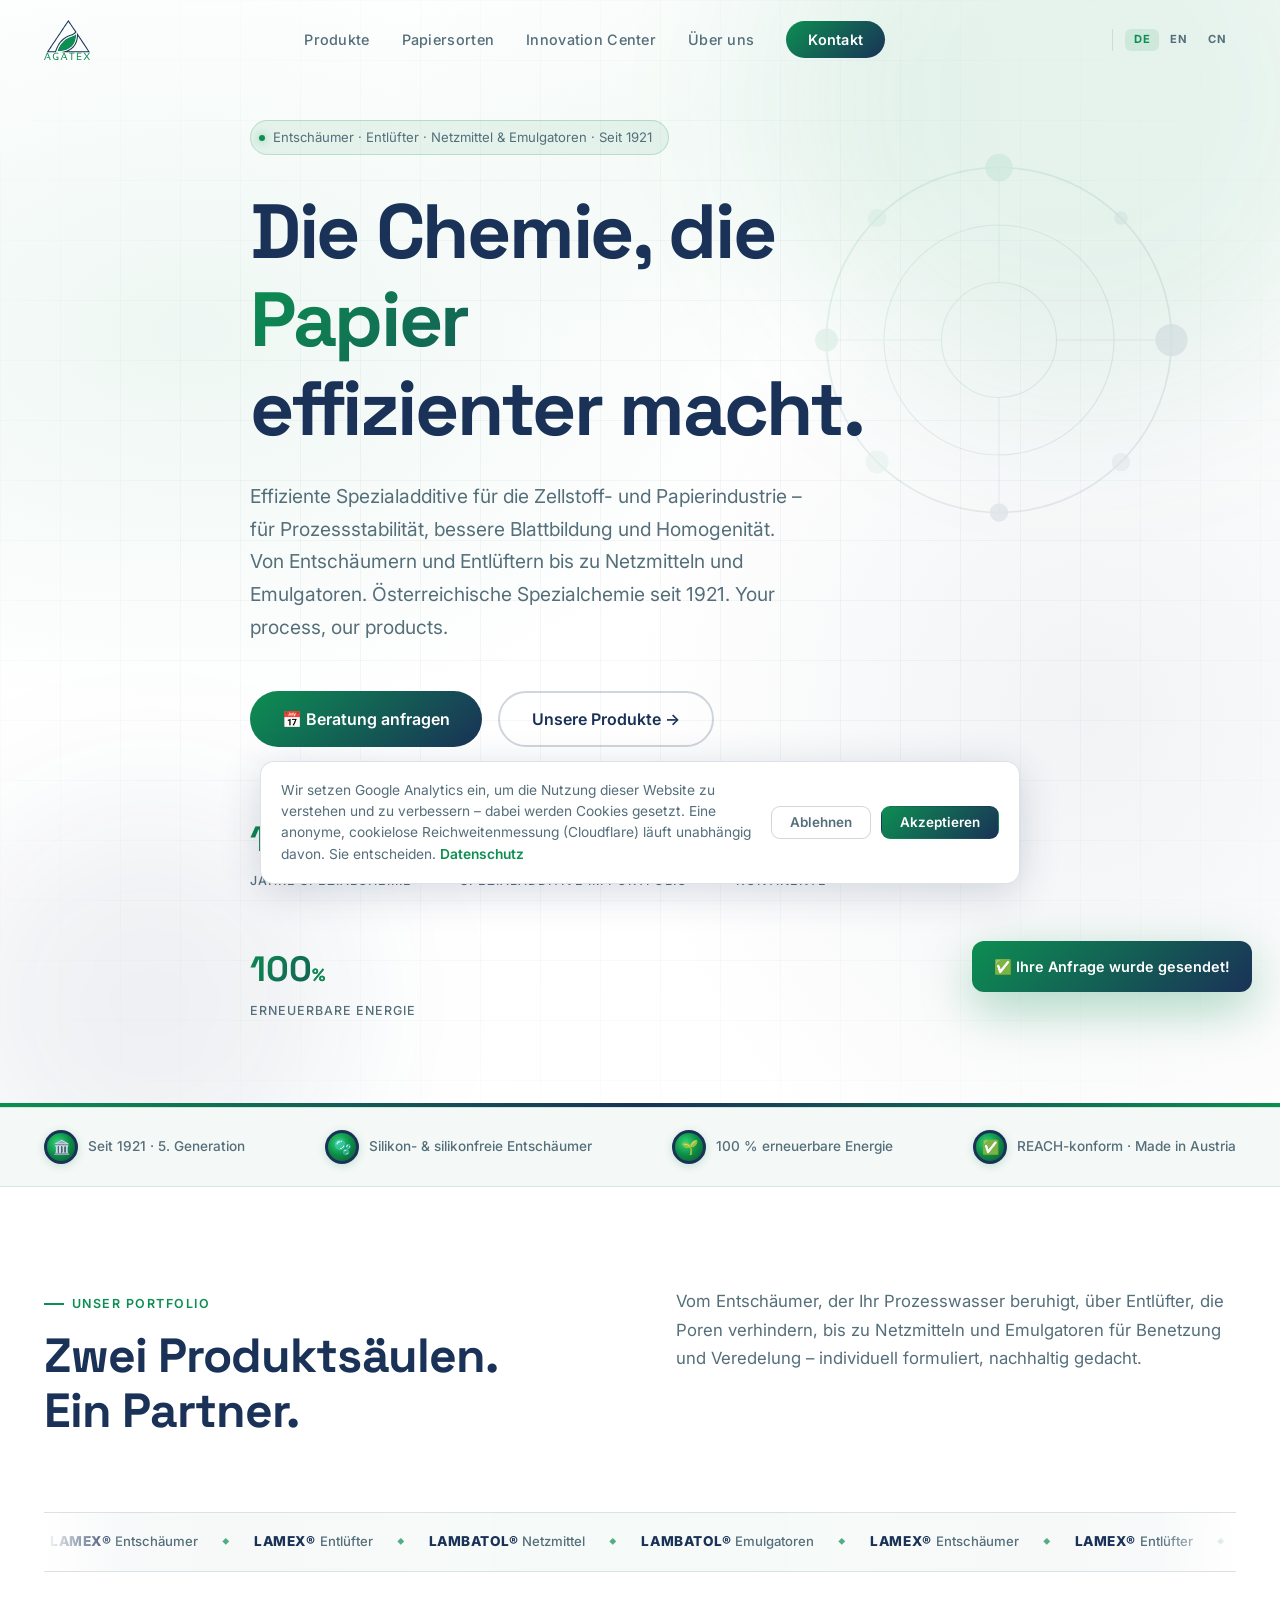
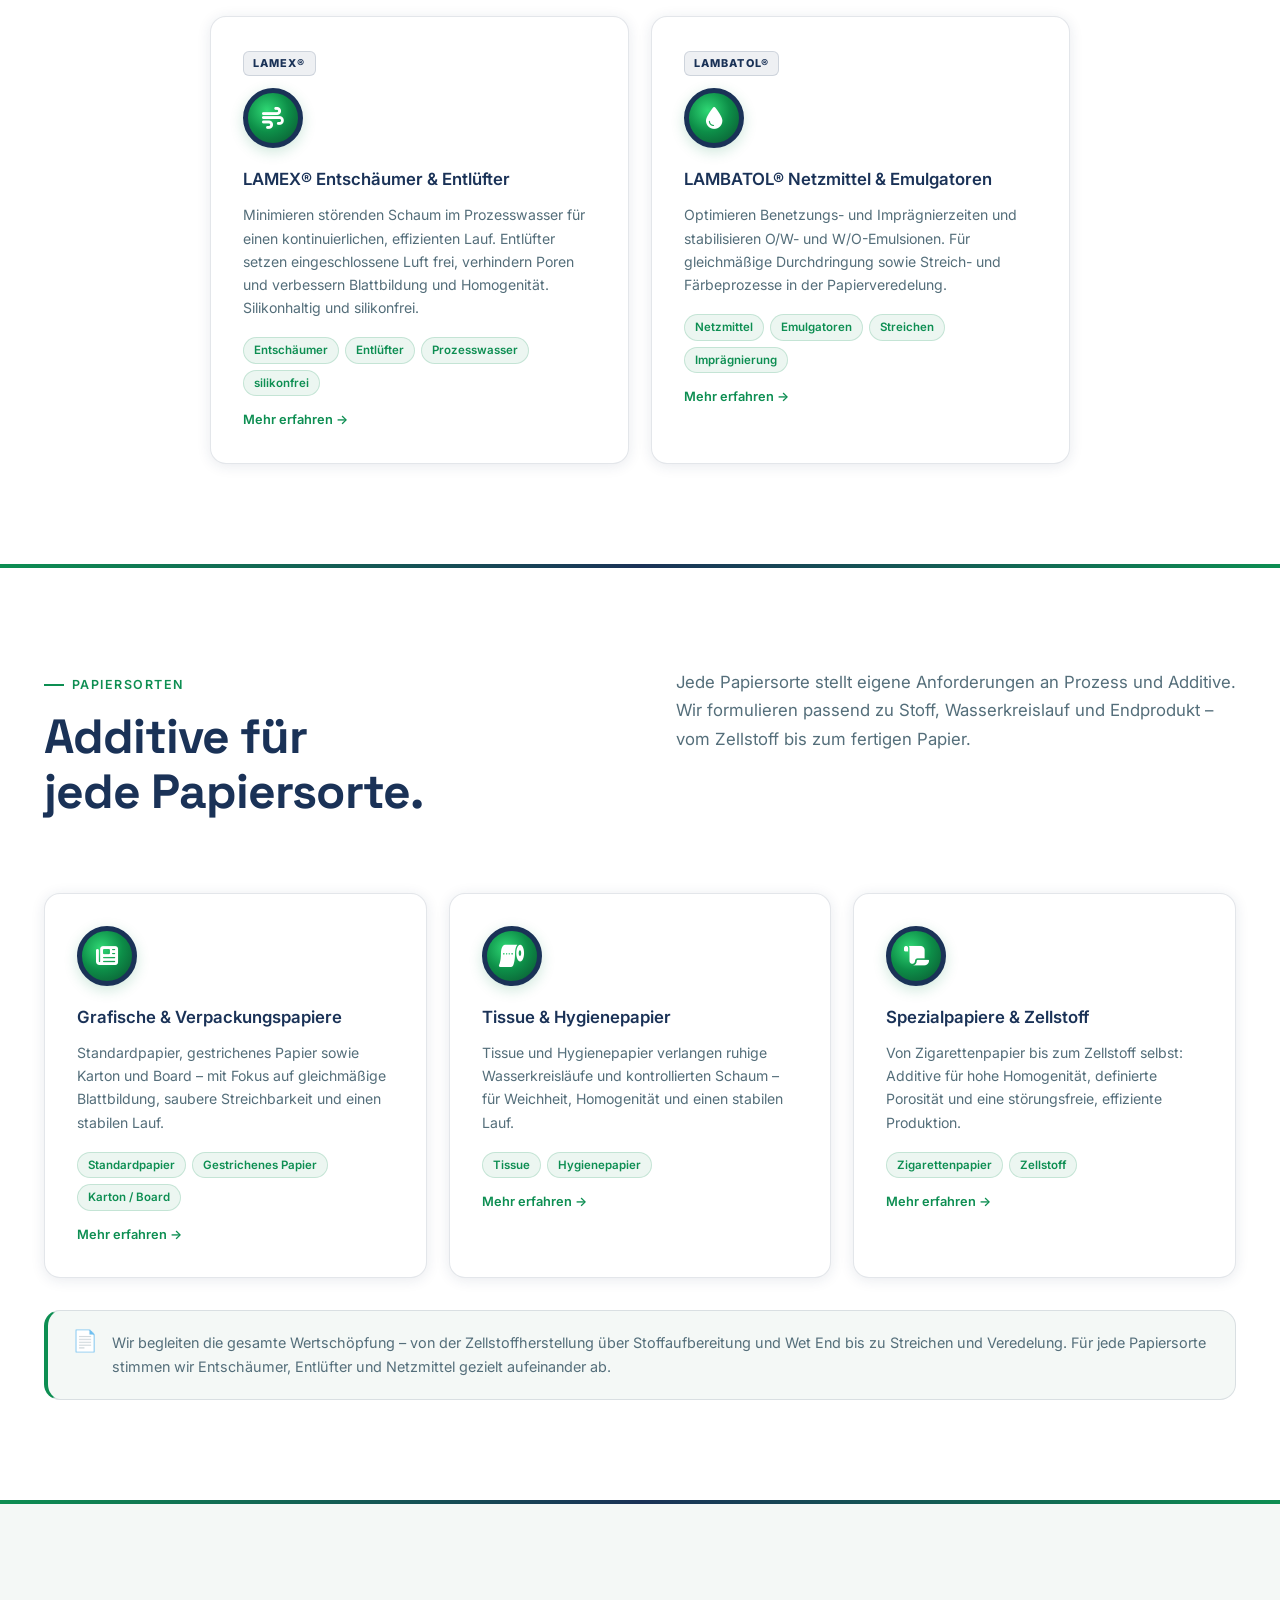
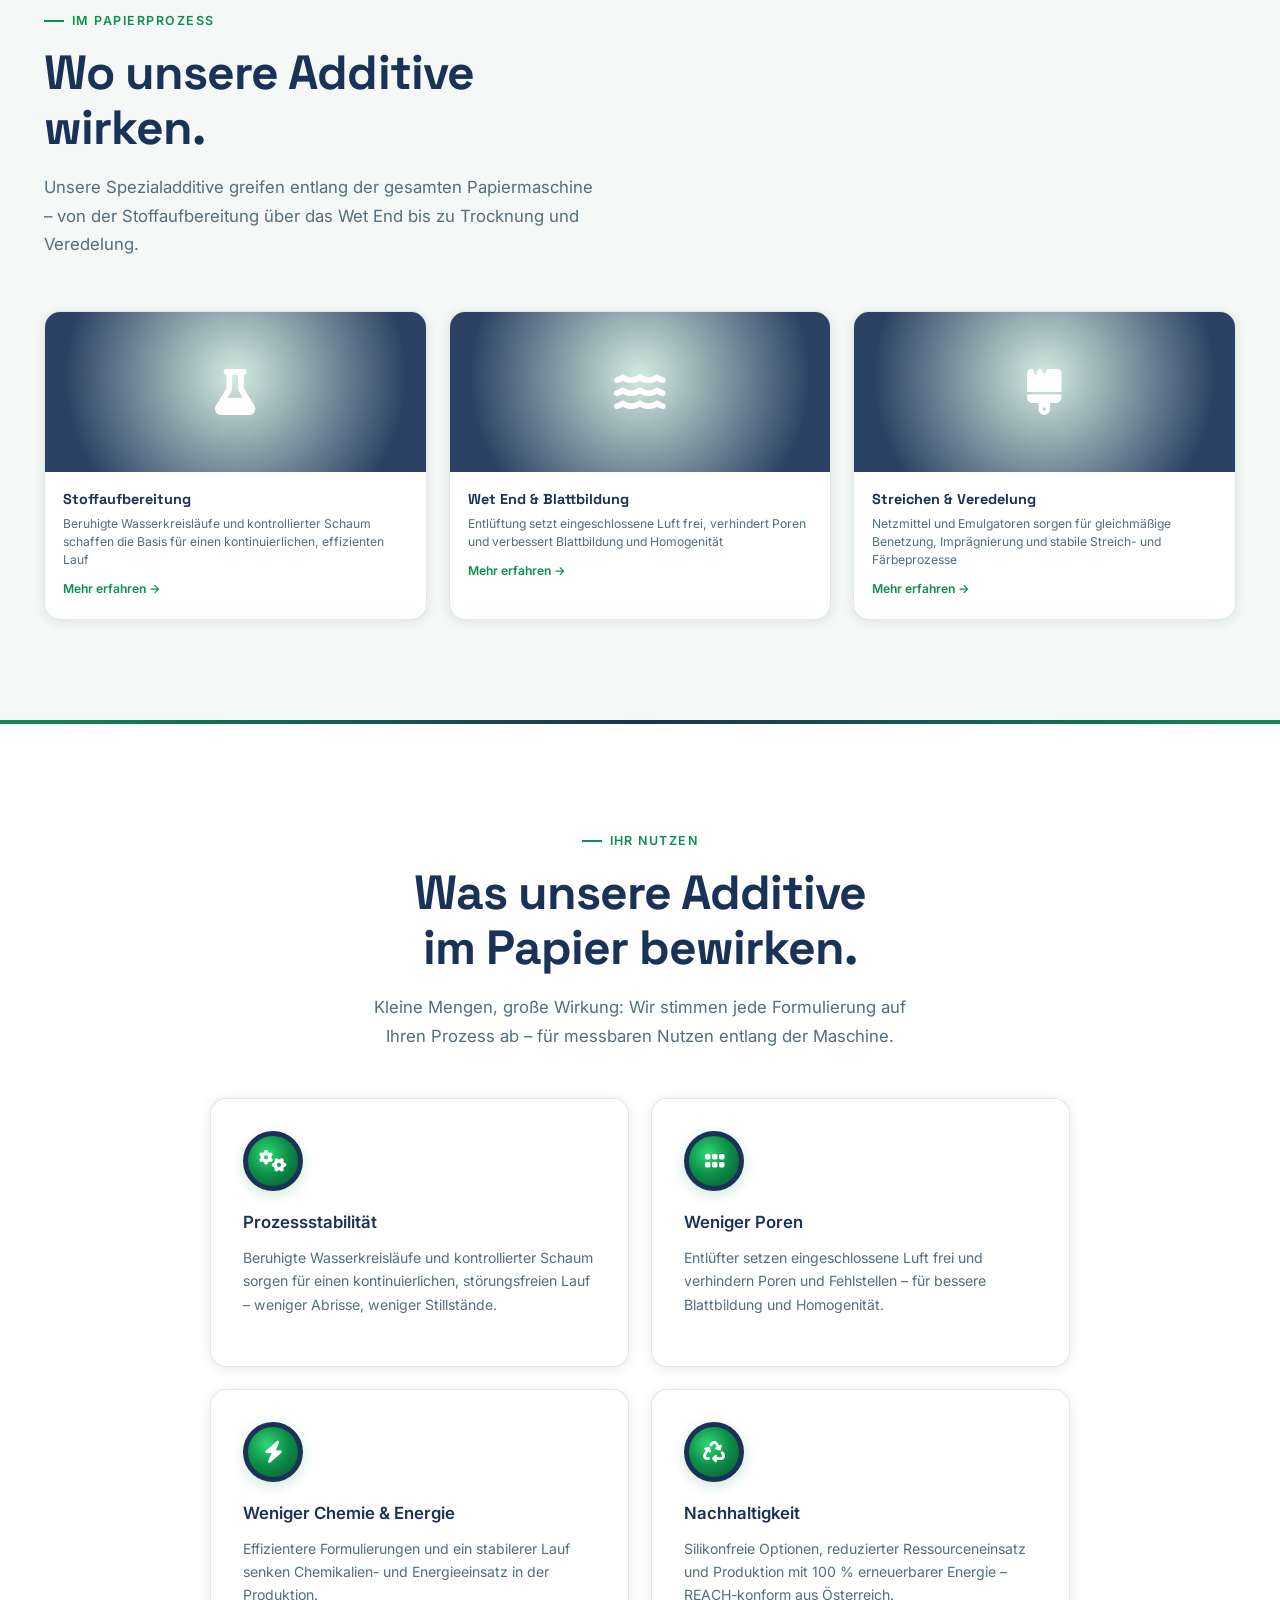
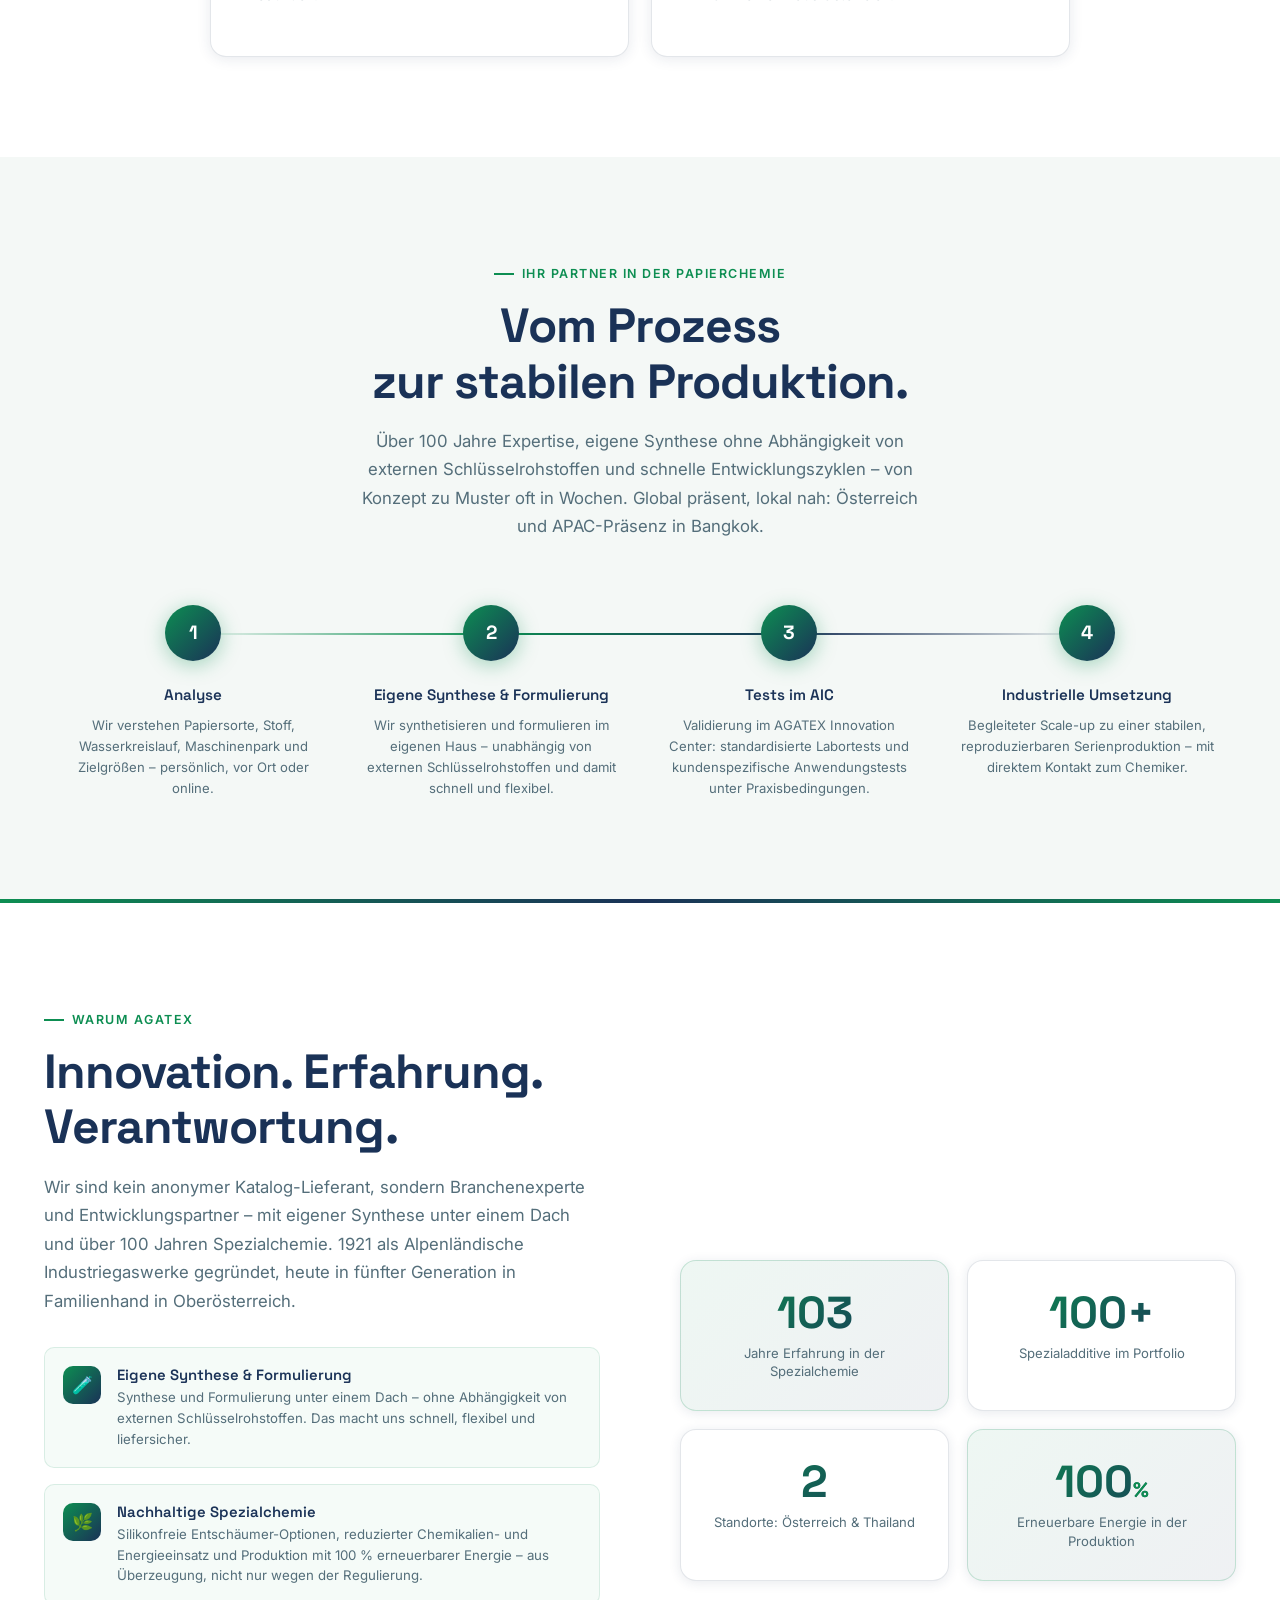
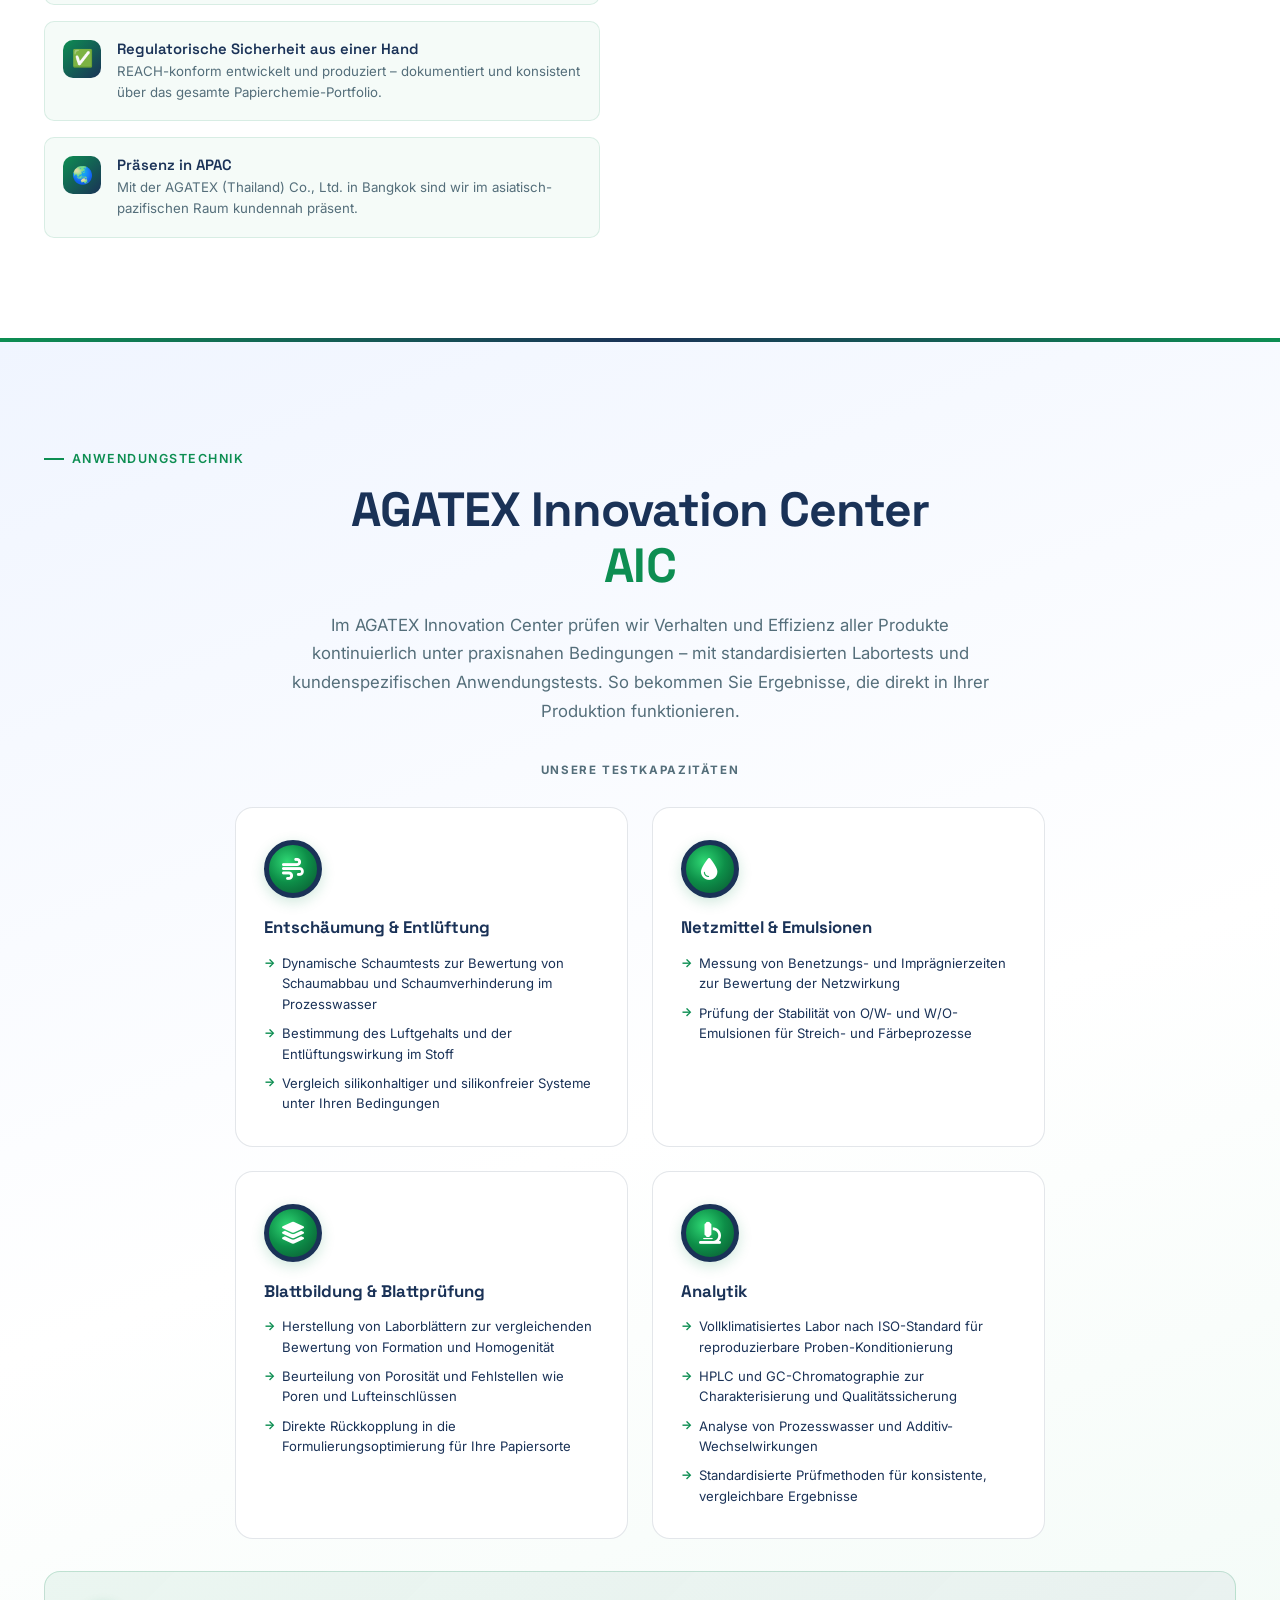
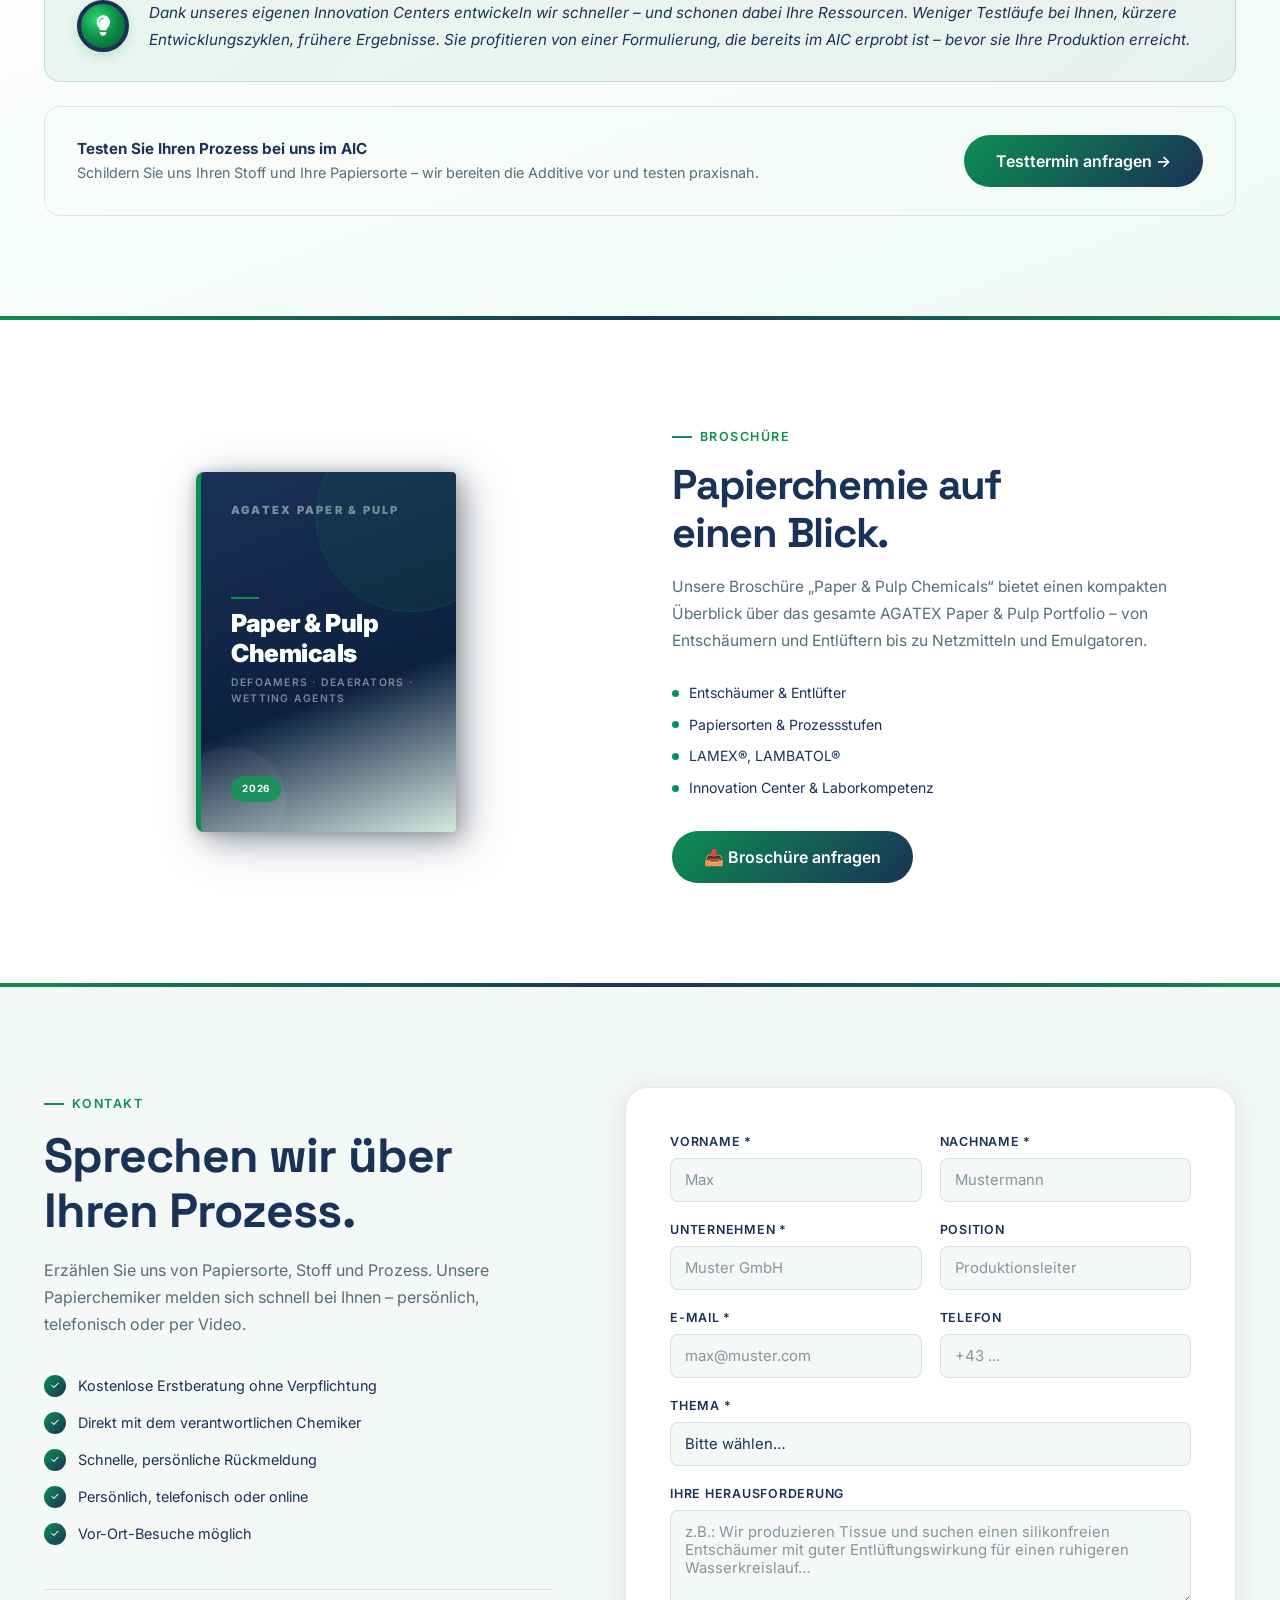
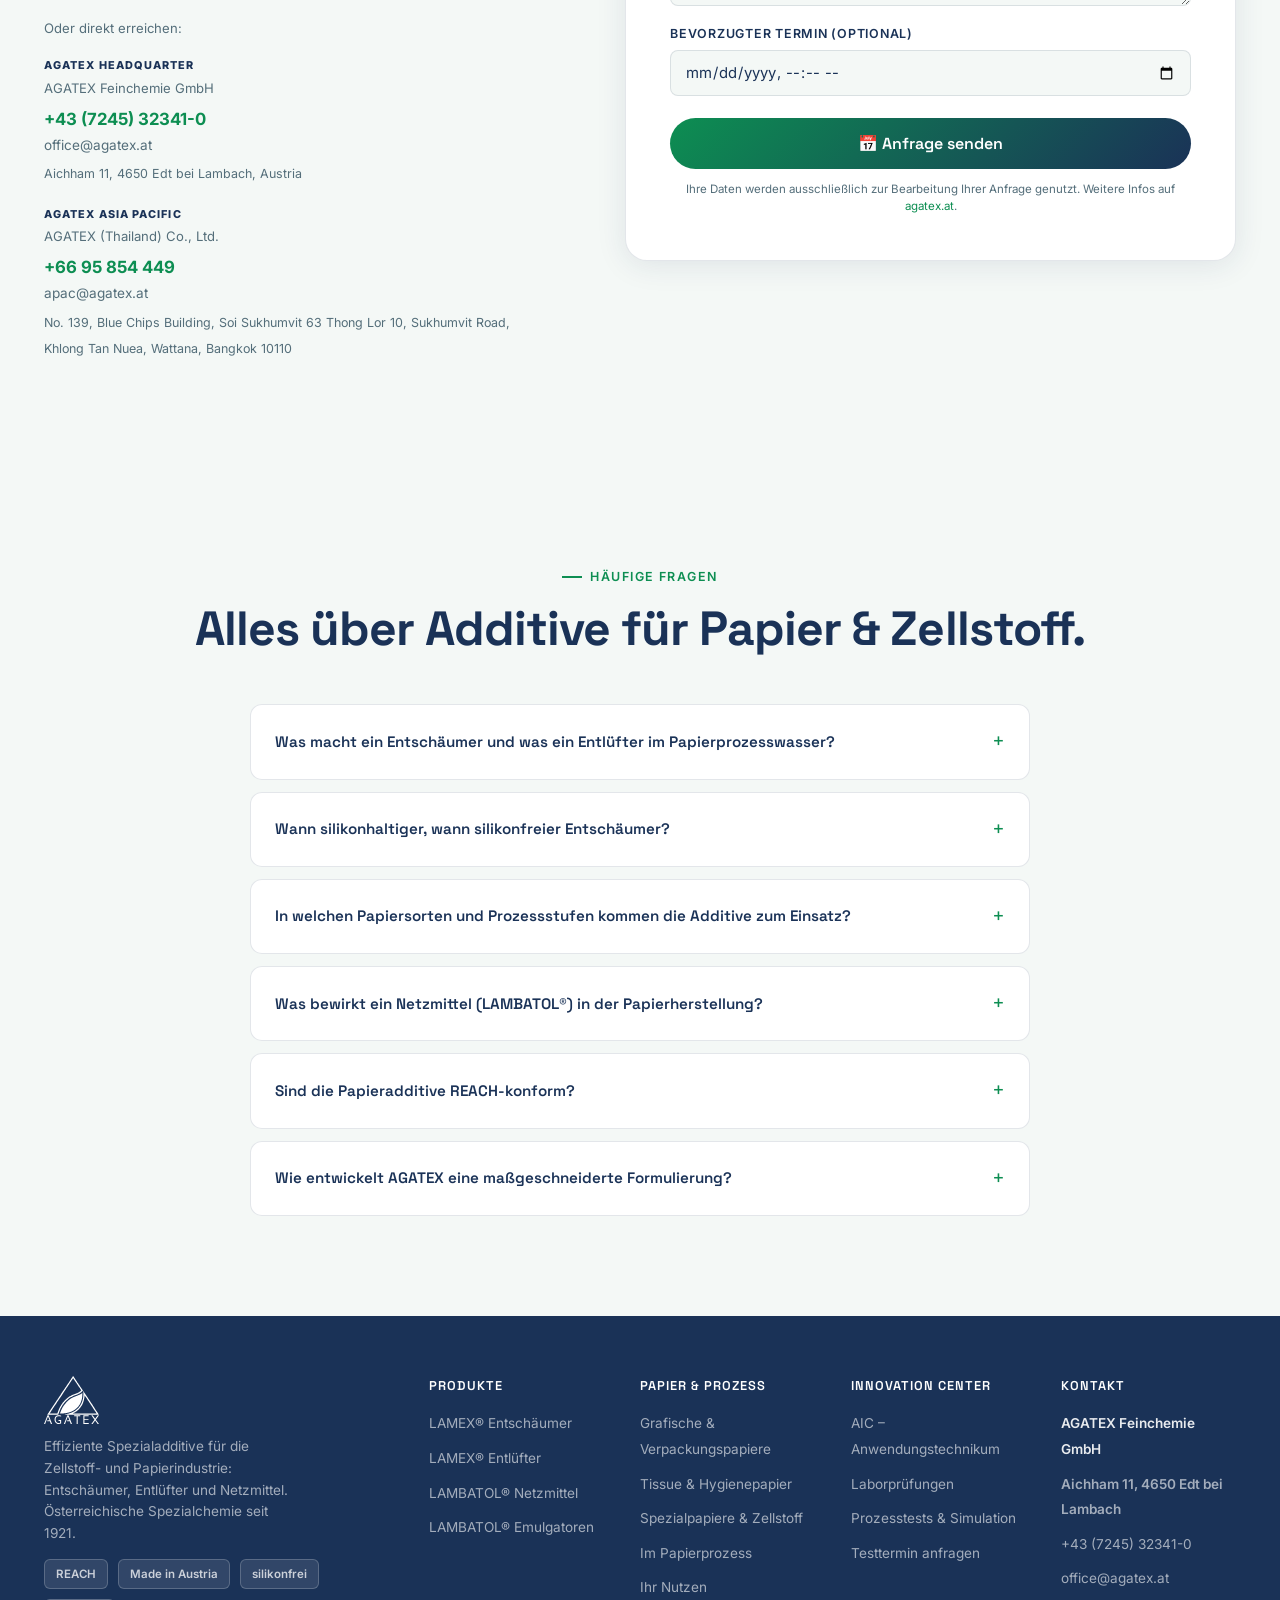
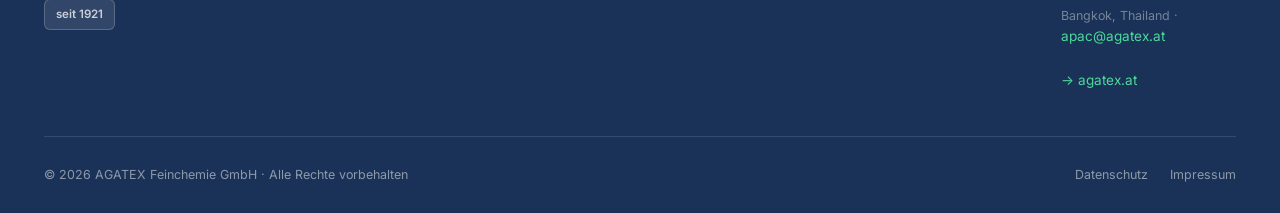
==== commit cffe4cf6: "Add web analytics: GA4 (consent-gated) + Cloudflare Web Analytics - analytics.js: Google Consent Mod" ====
--- a/index.html
+++ b/index.html
@@ -901,6 +901,7 @@
       padding-top:16px;
     }
   </style>
+  <script defer src="analytics.js"></script>
 </head>
 <body>
 
